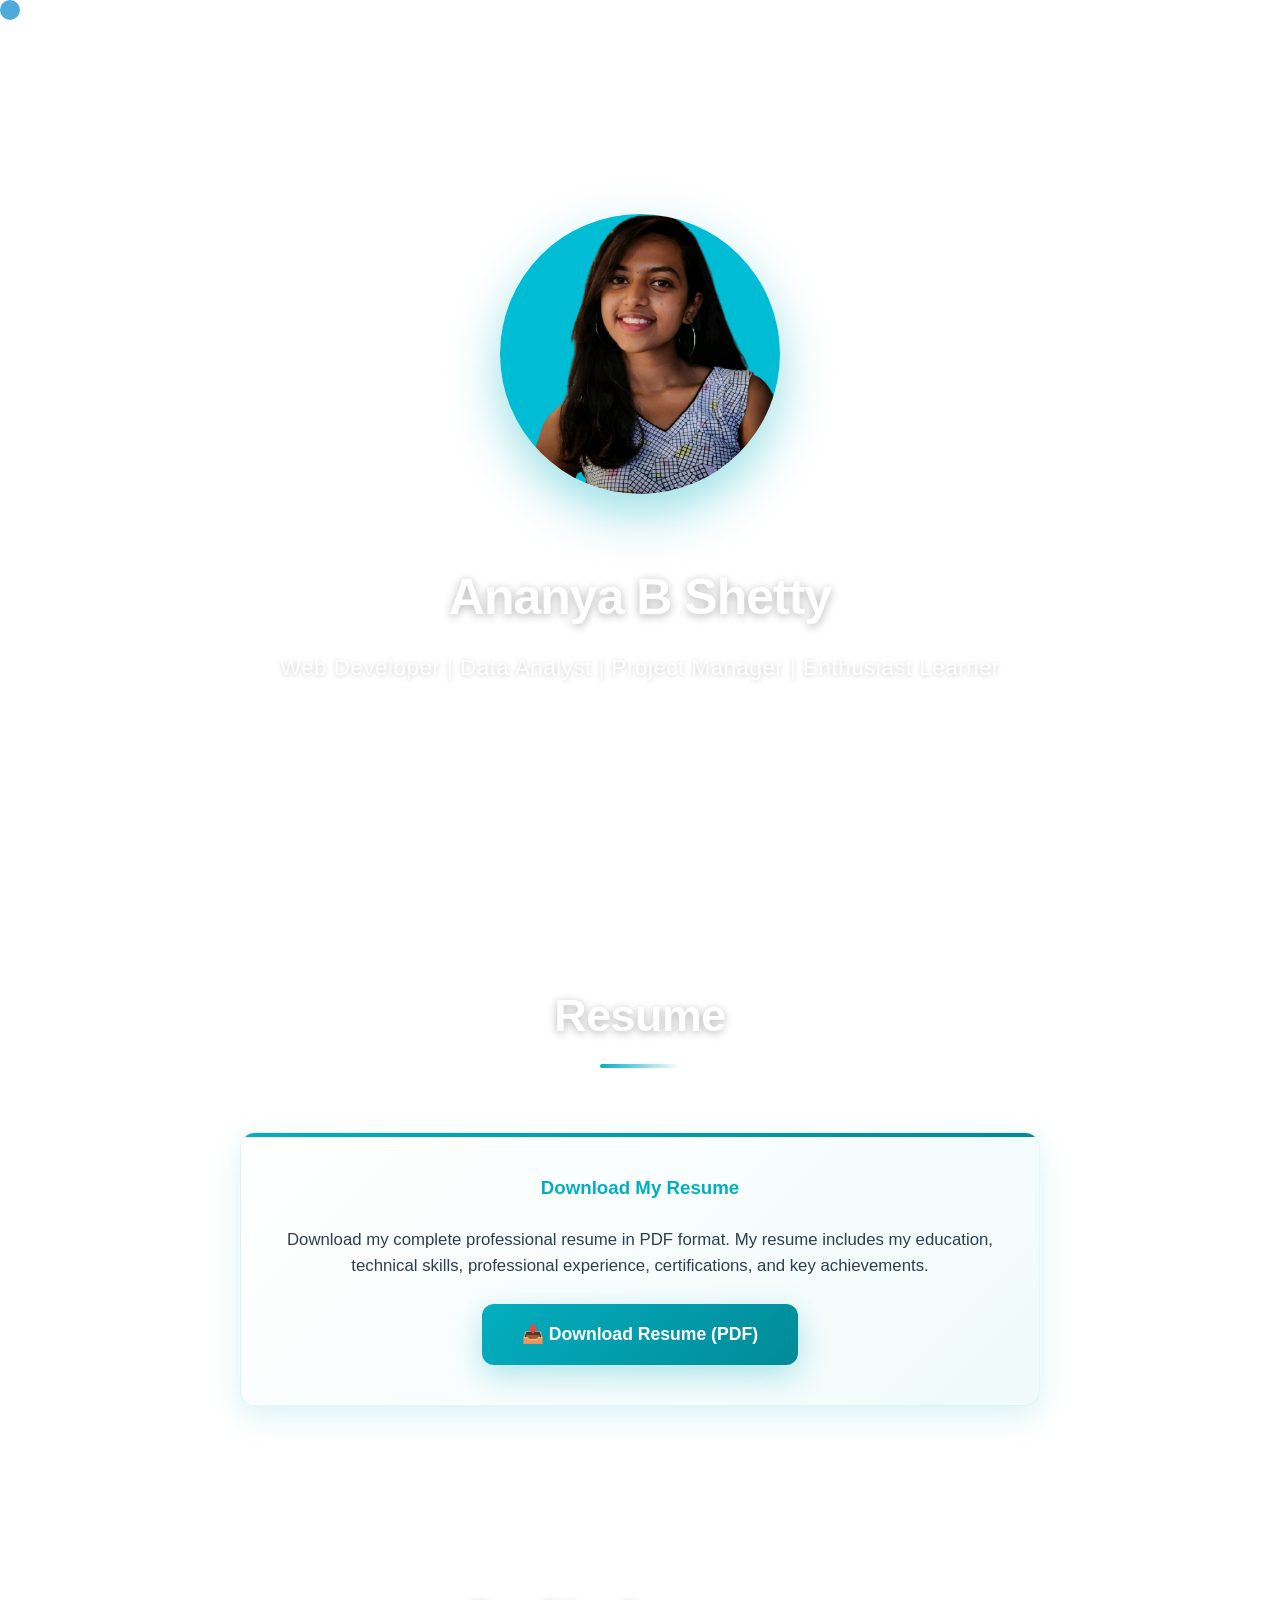
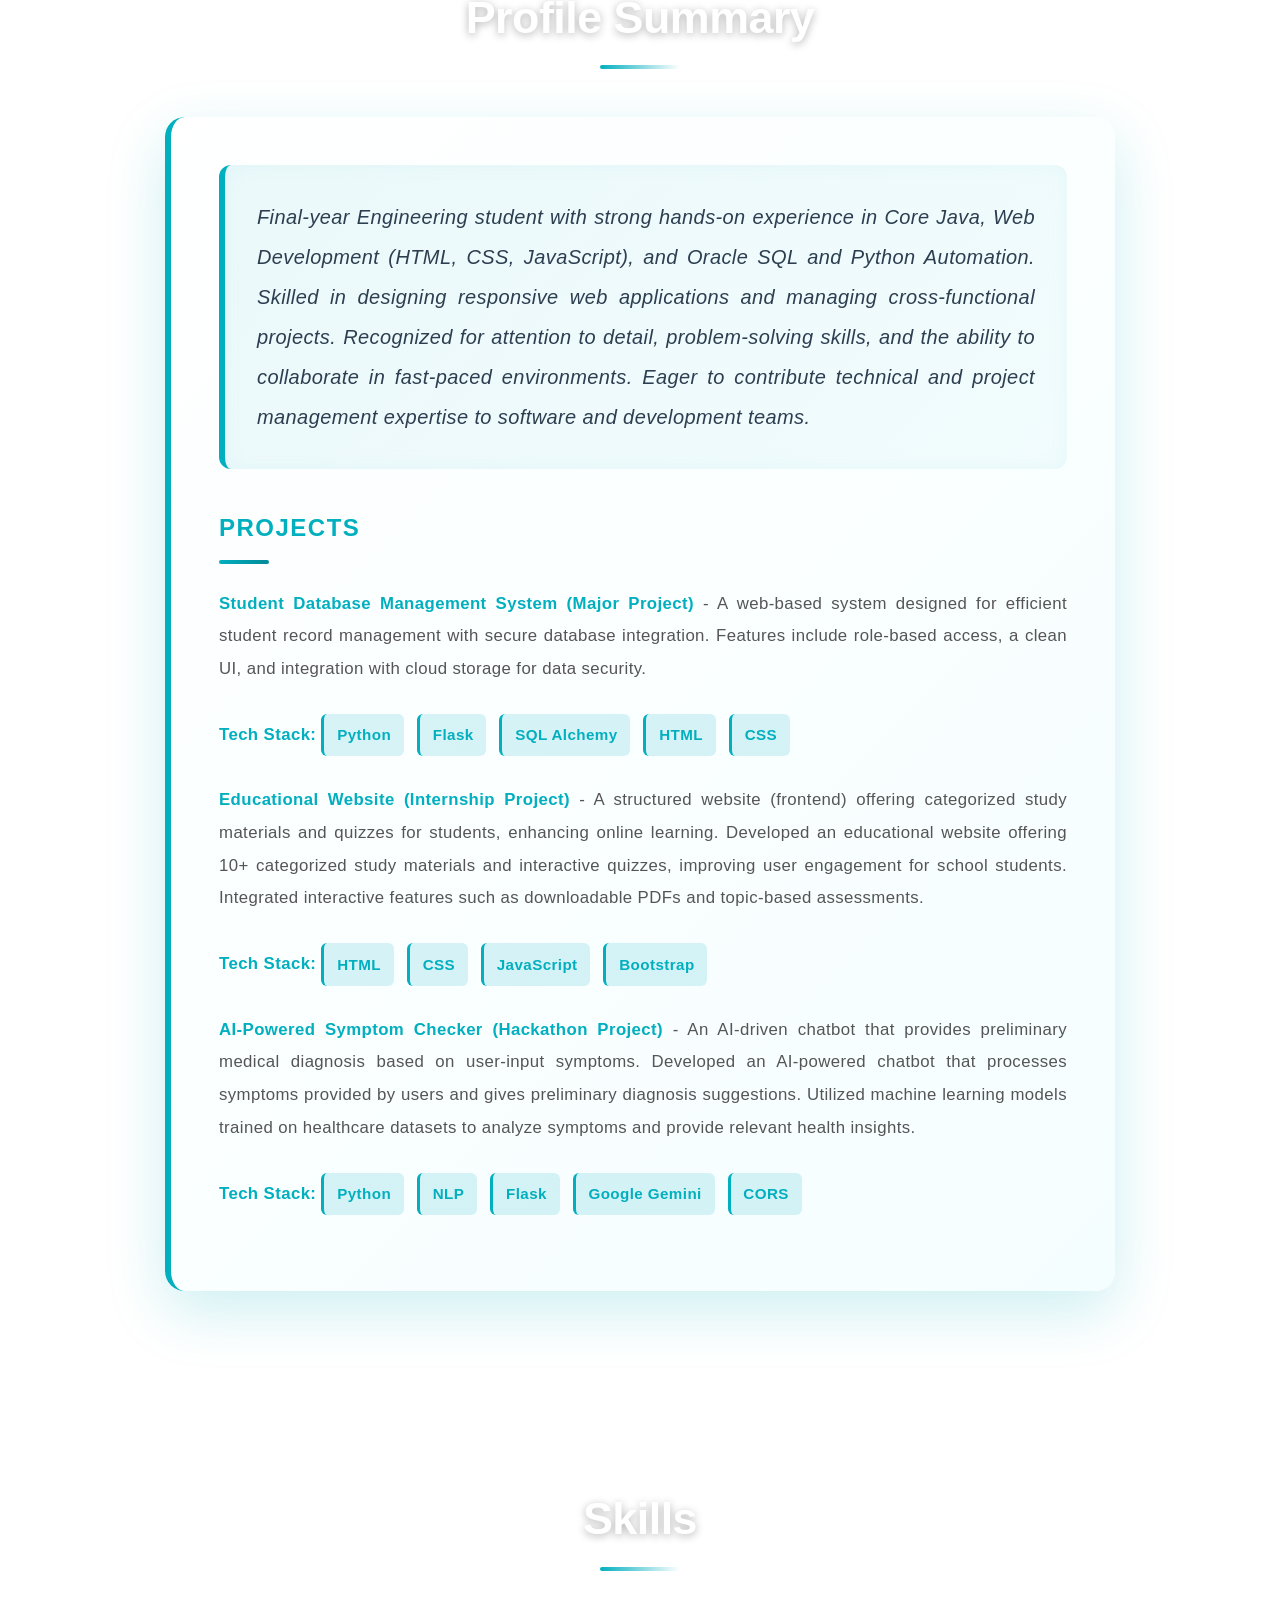
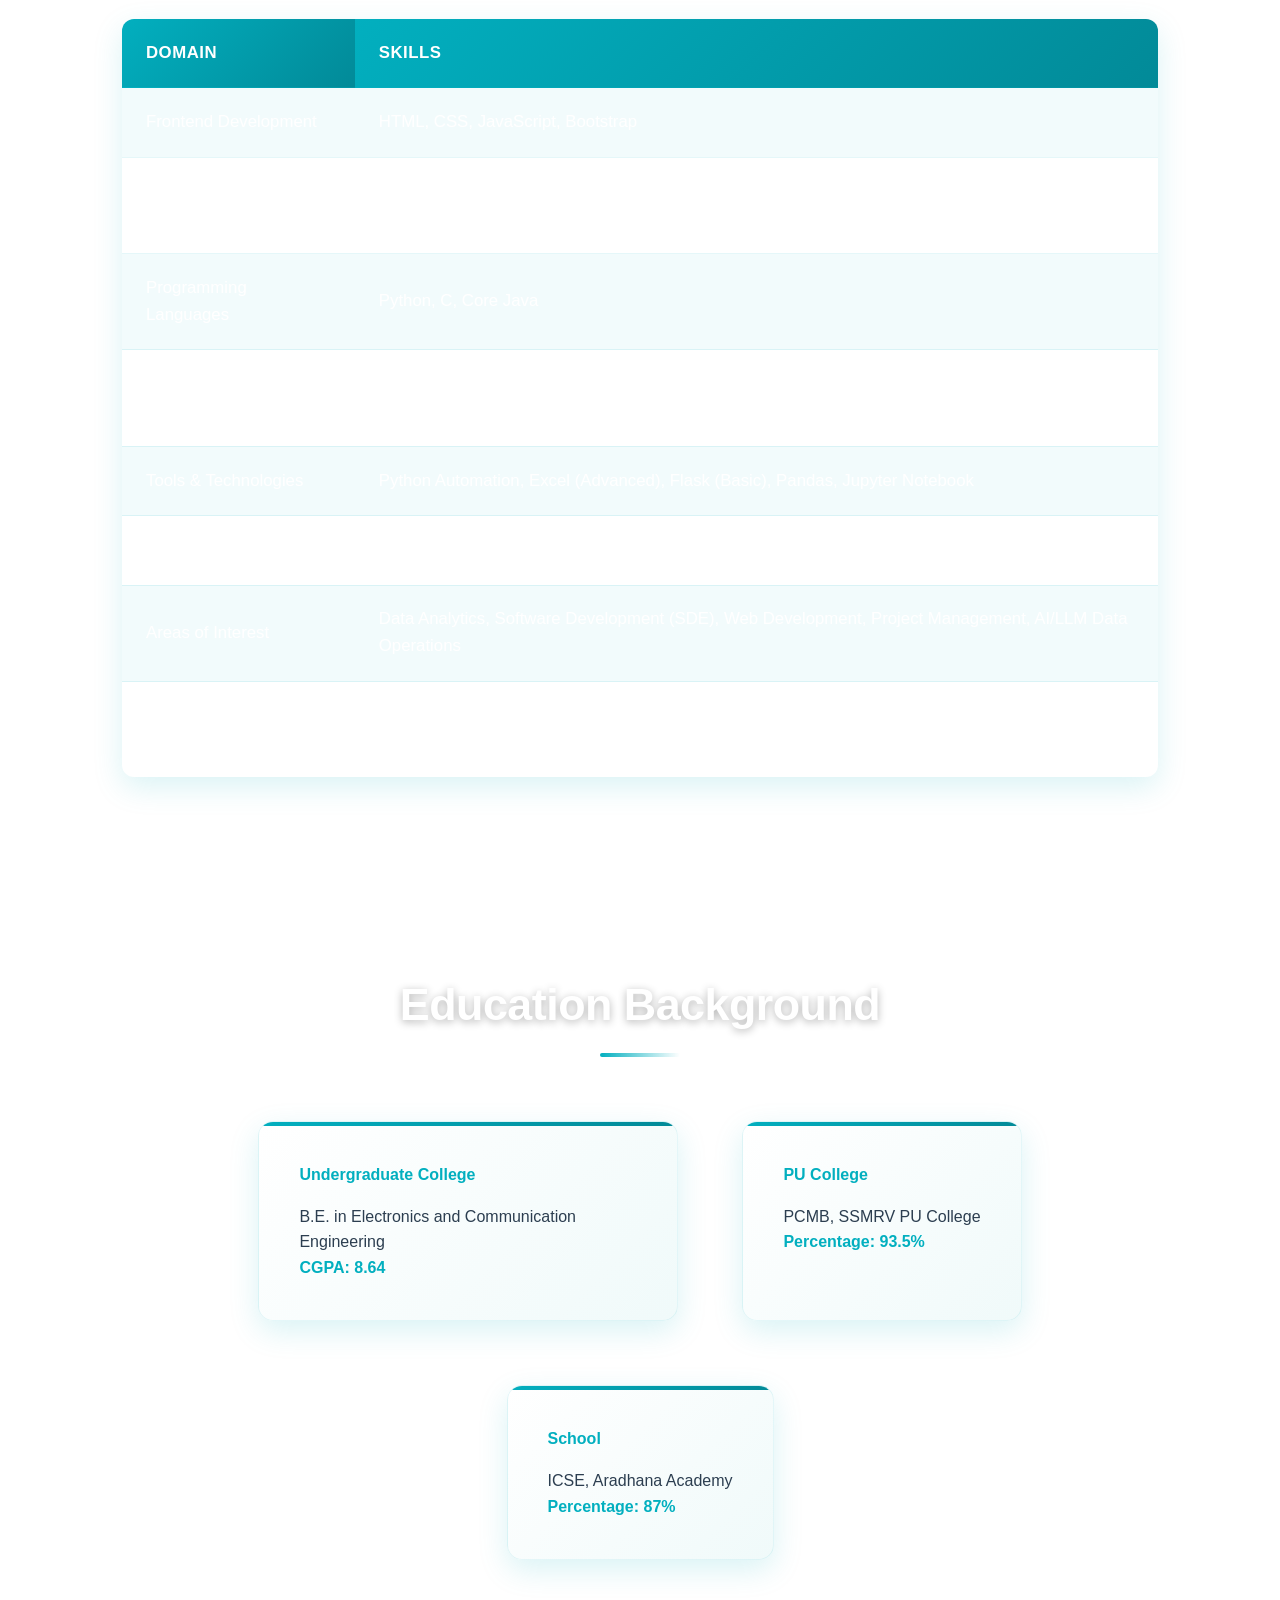
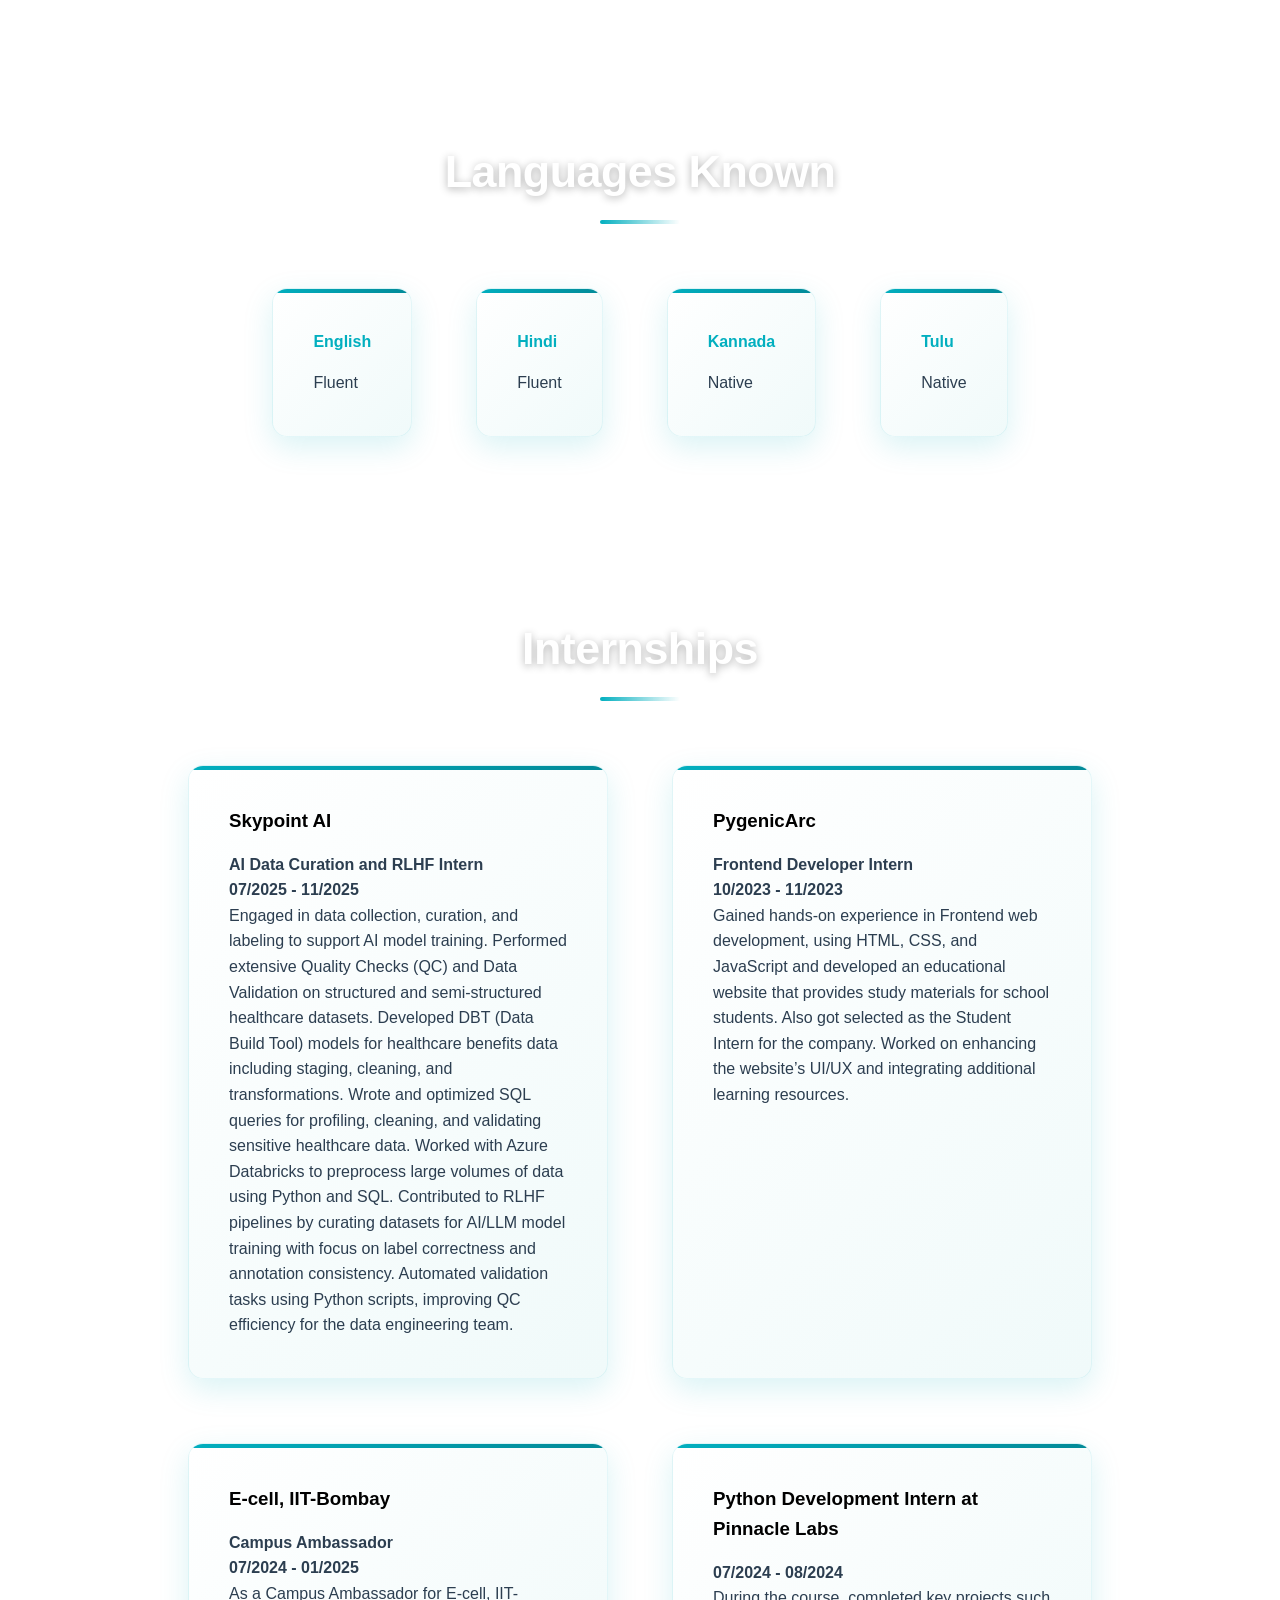
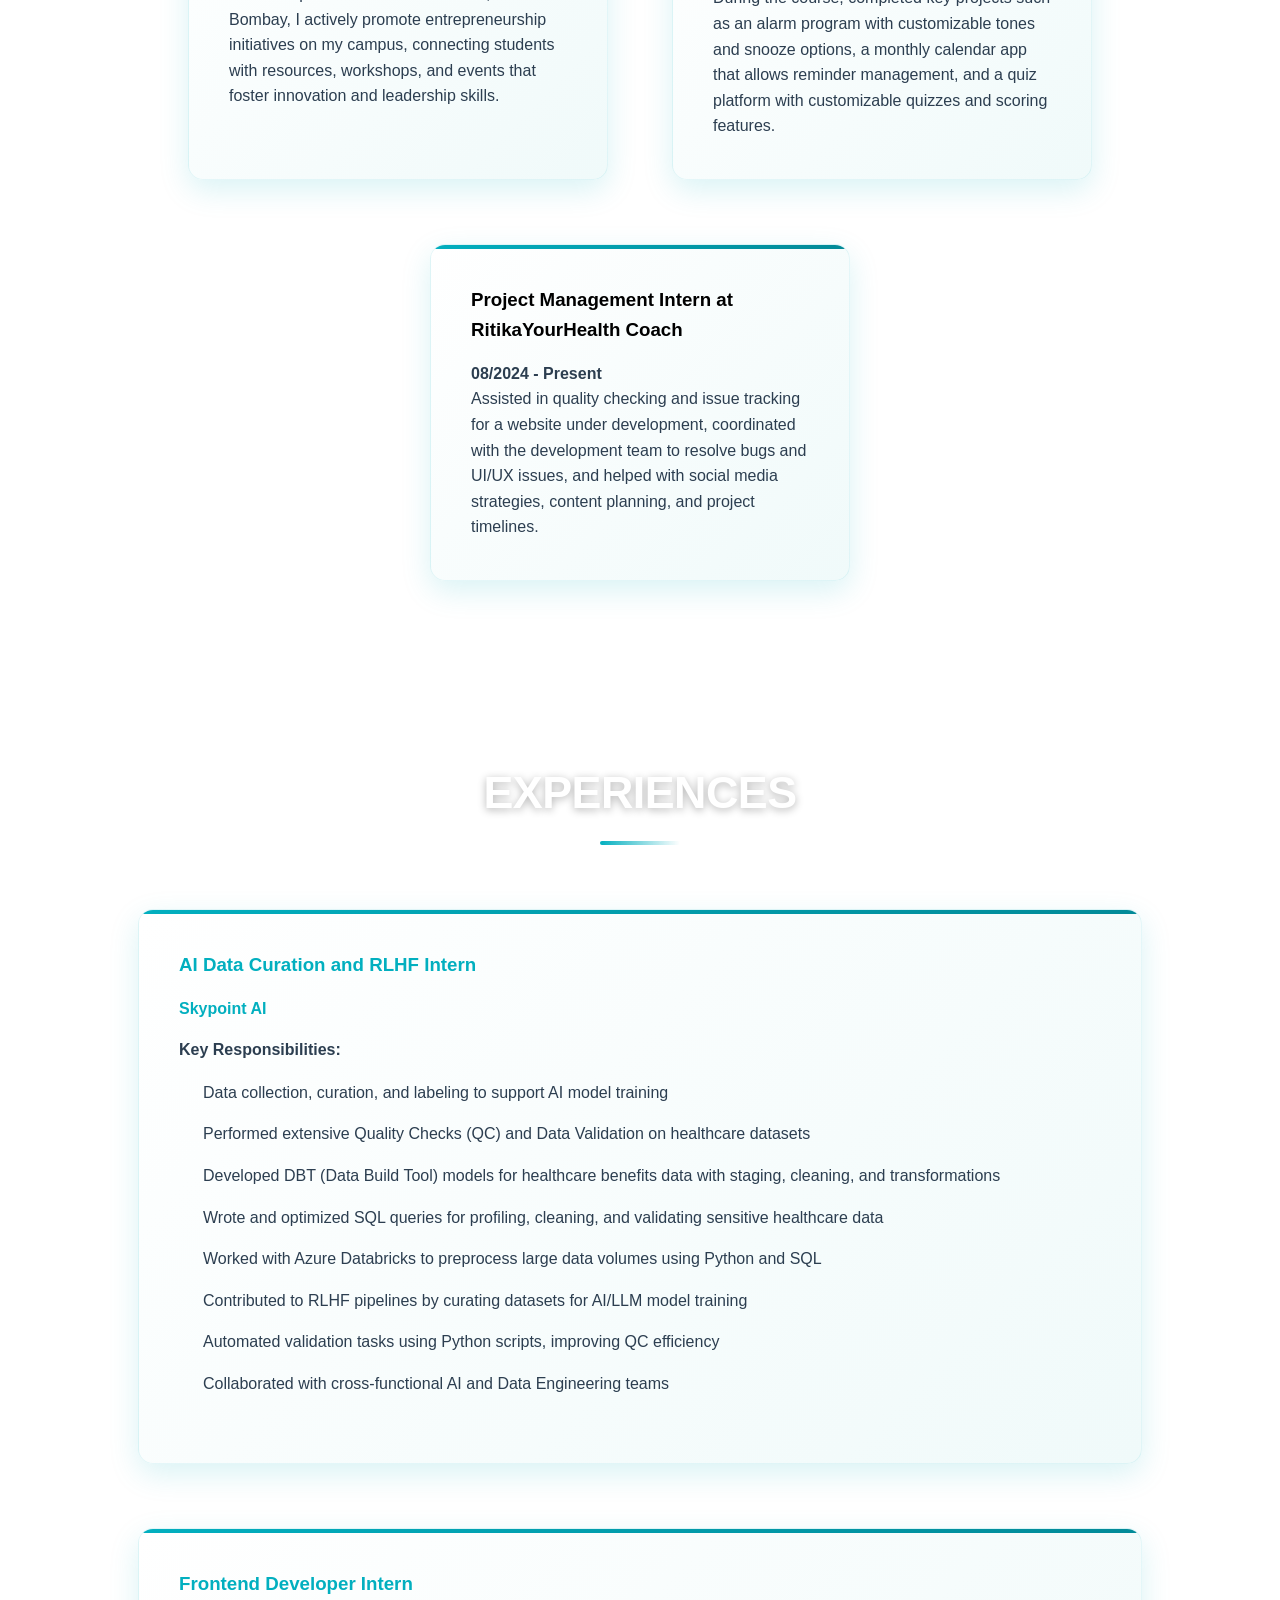
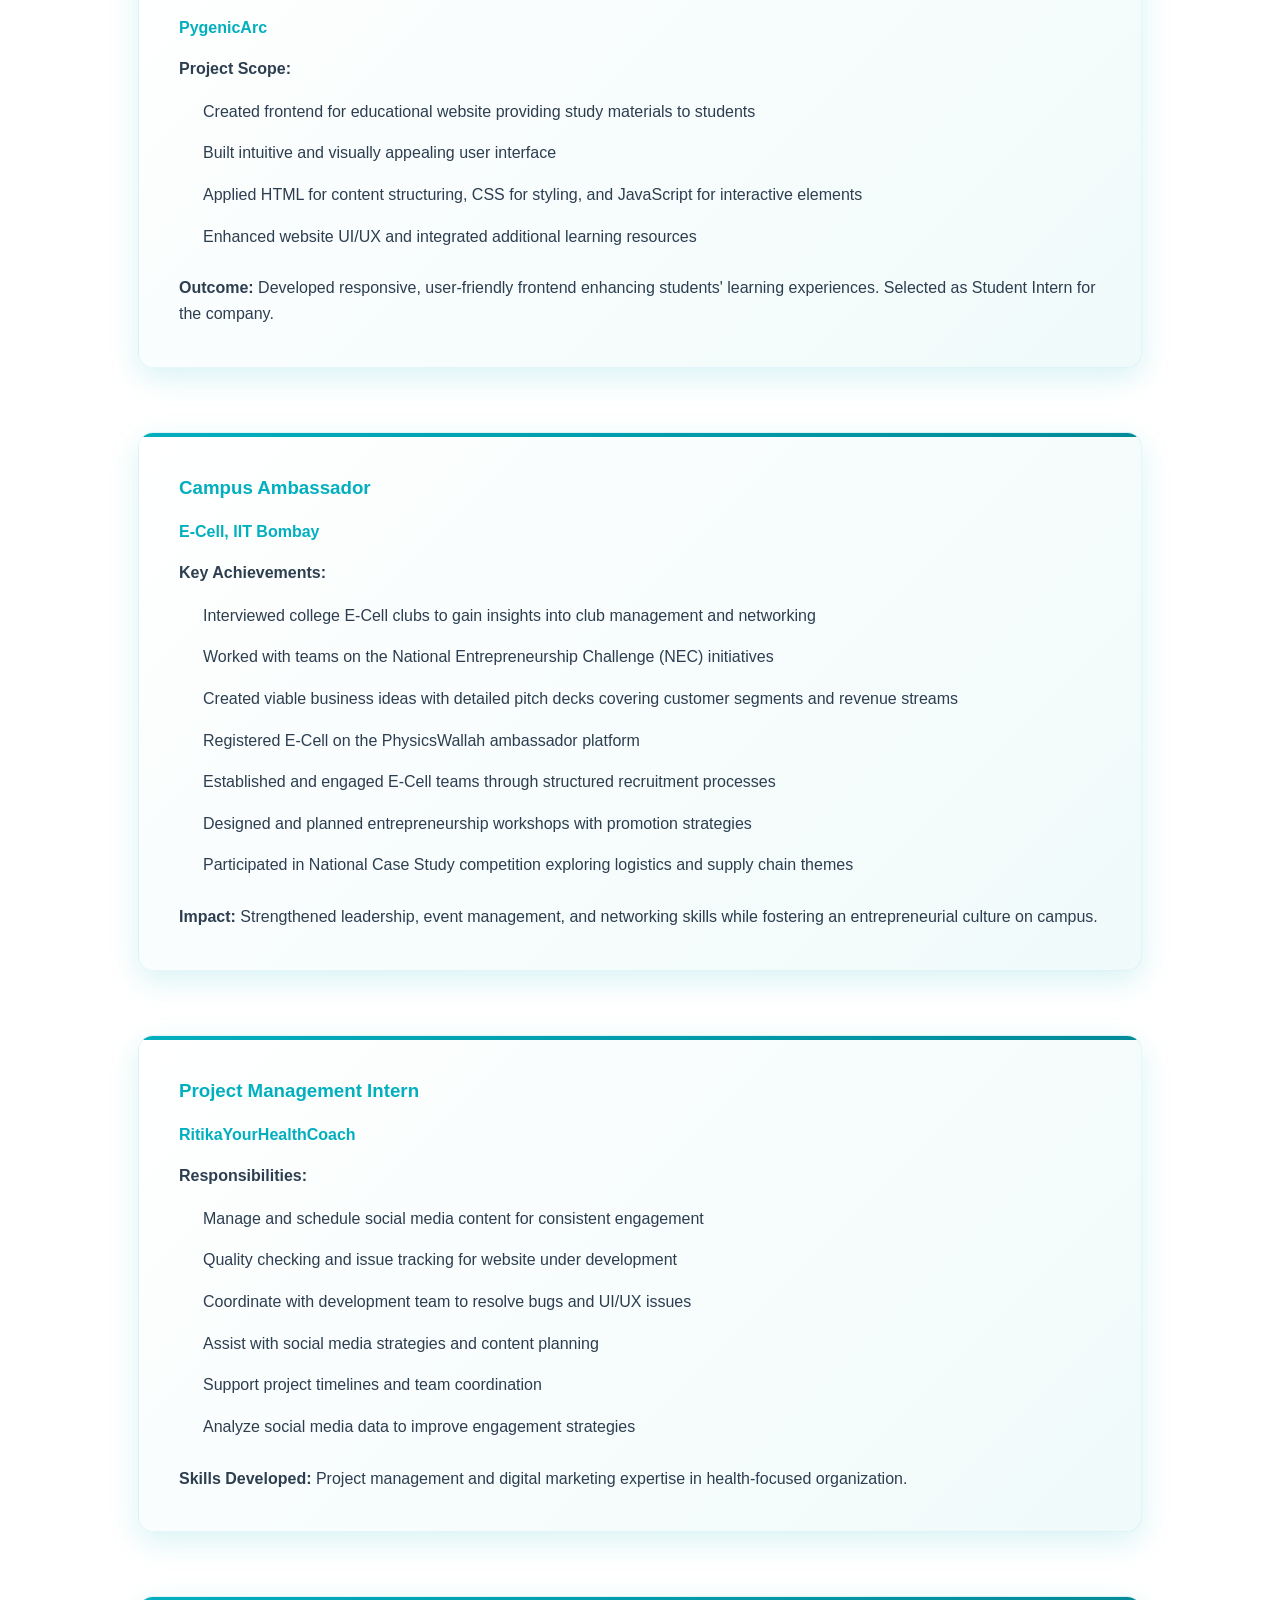
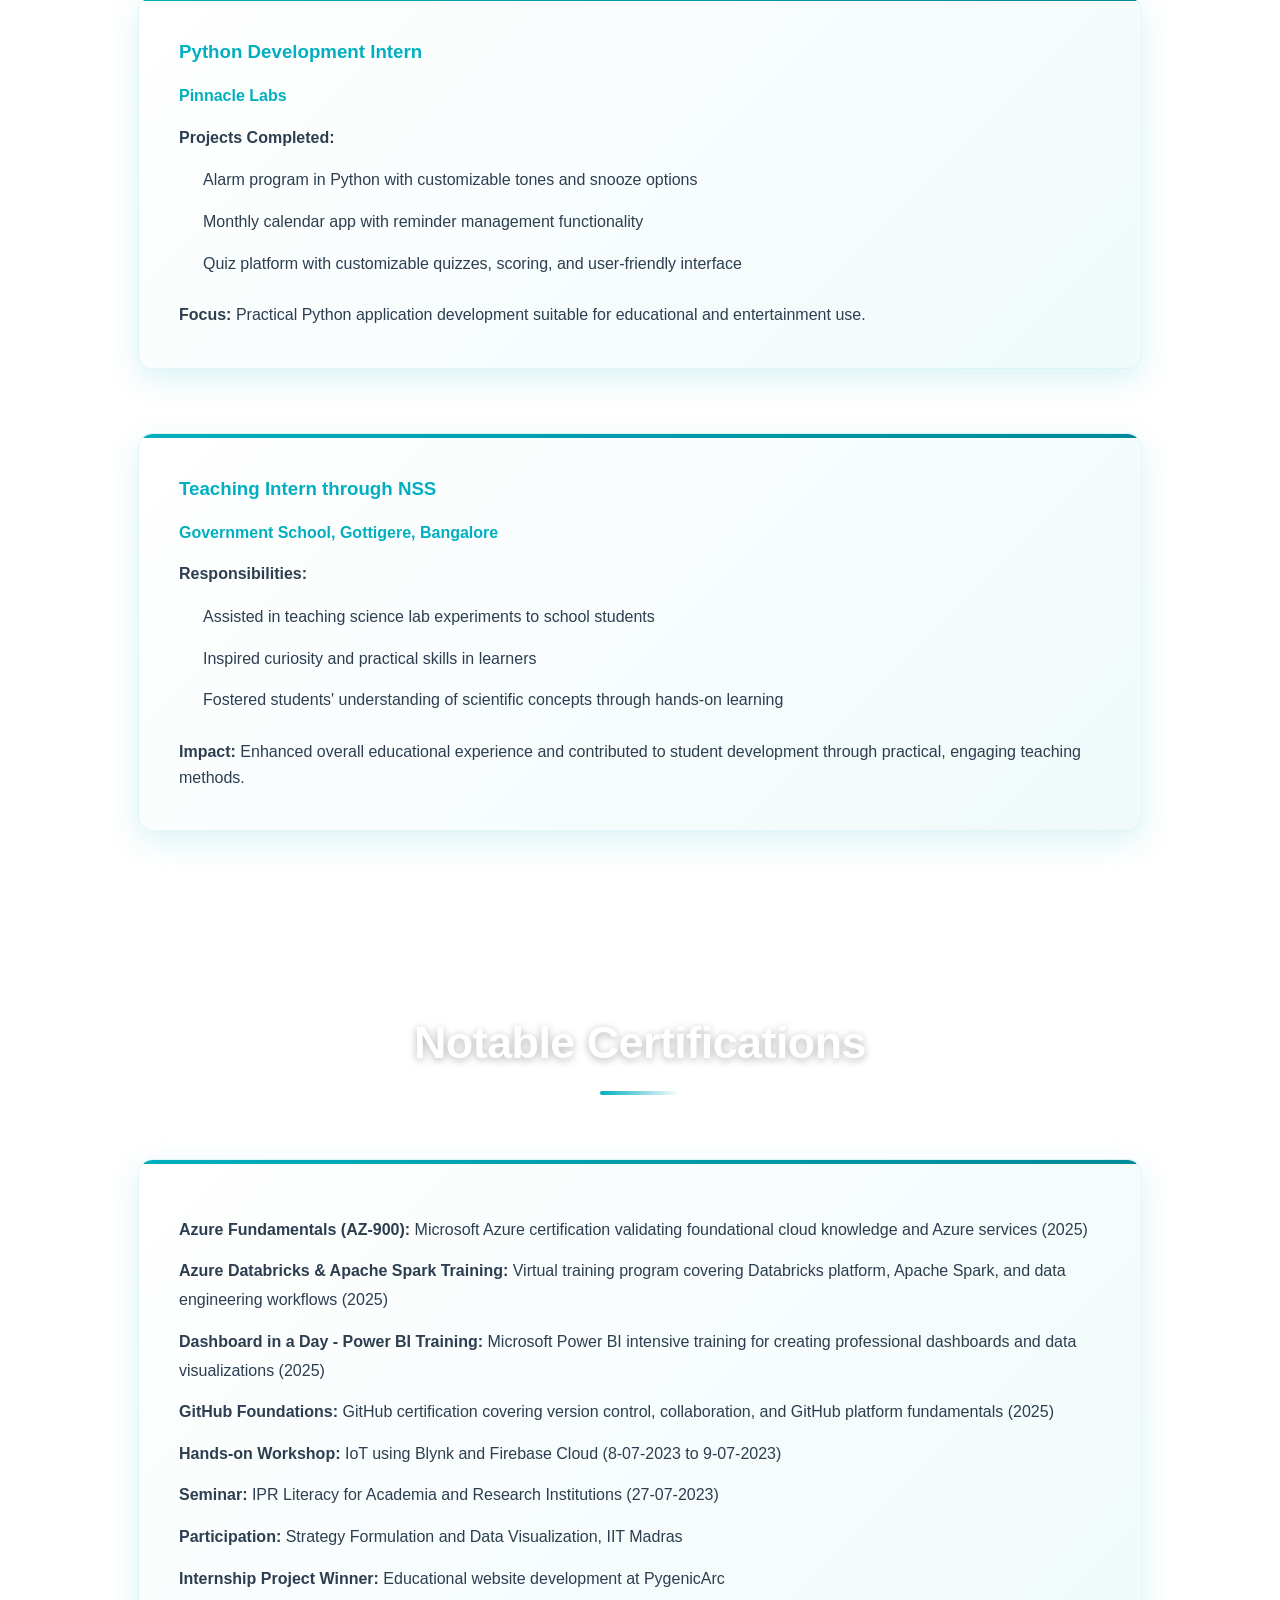
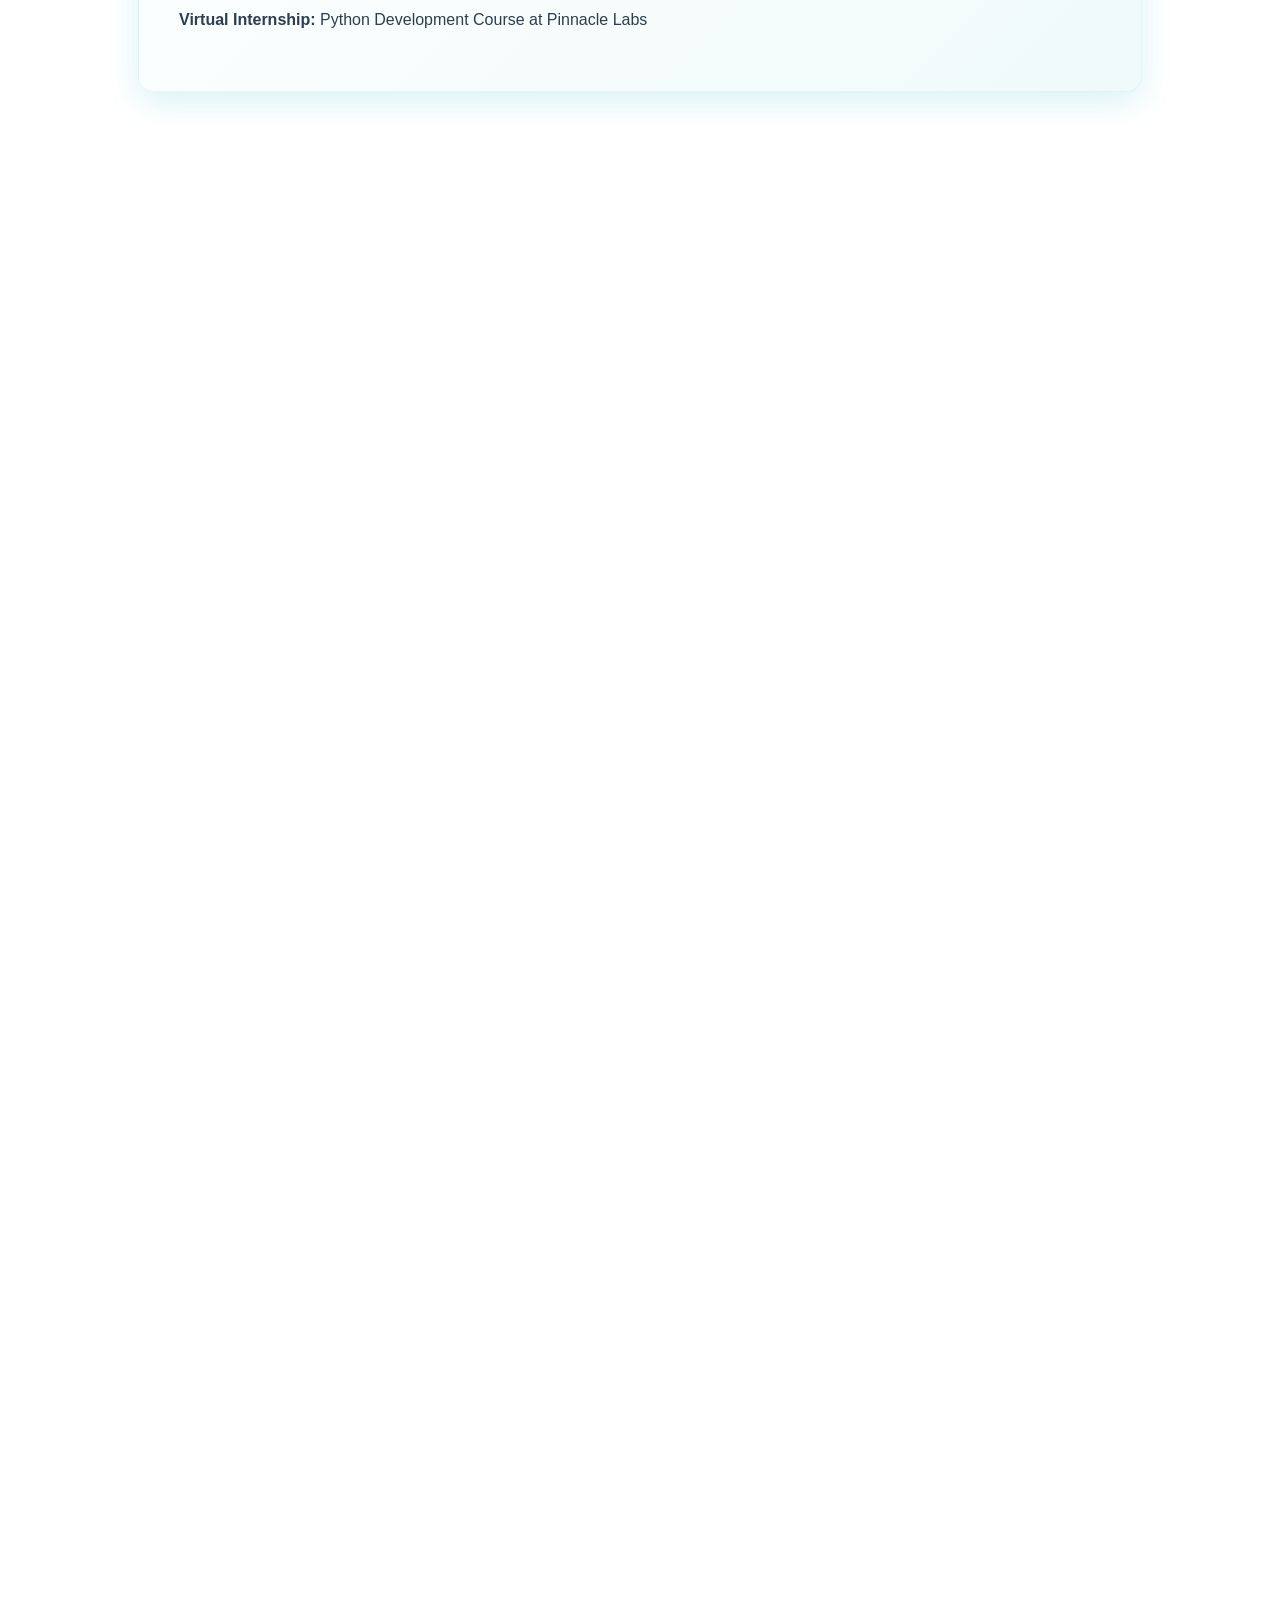
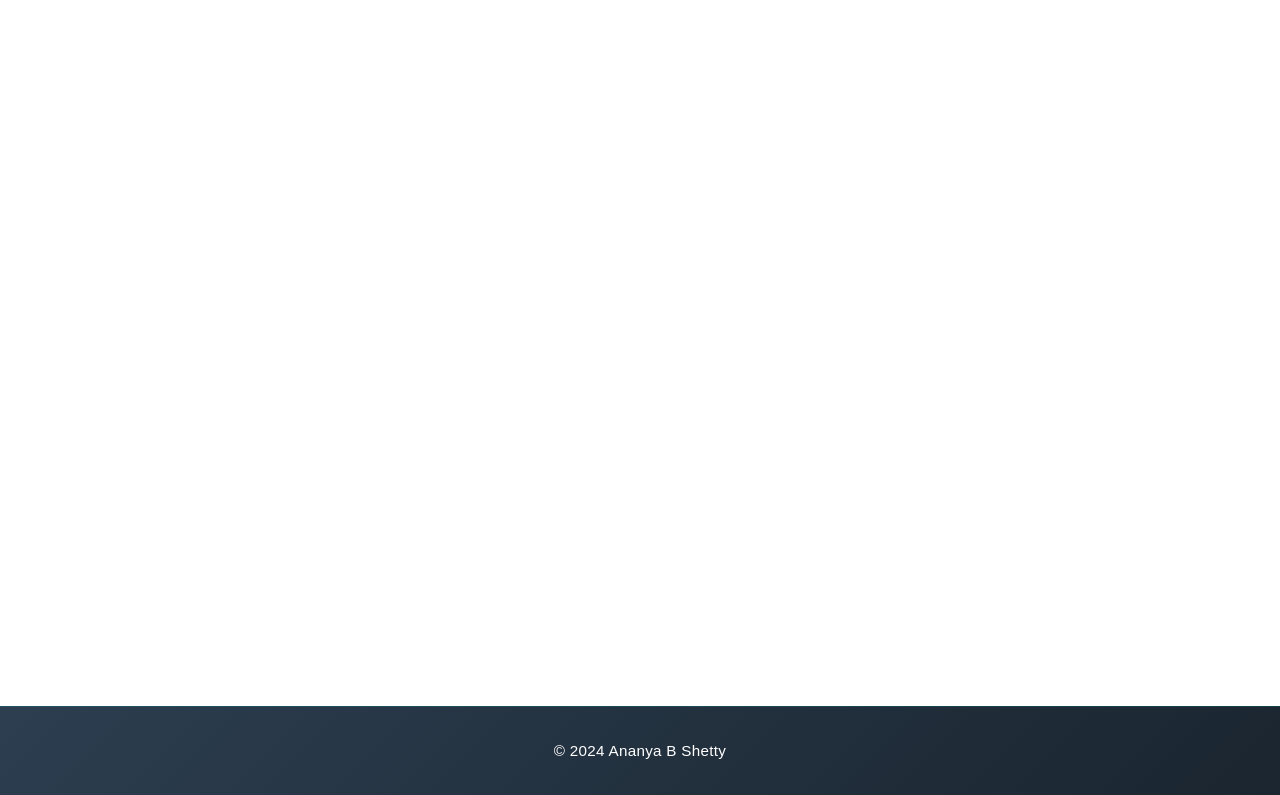
==== index.html @ 4c15c25e "Rename MyPortfolio.html to index.html" ====
<!DOCTYPE html>
<html lang="en">
<head>
    <meta charset="UTF-8">
    <meta name="viewport" content="width=device-width, initial-scale=1.0">
    <title>Ananya B Shetty | Portfolio</title>
    <style>
        /* Basic Reset */
        * {
            margin: 0;
            padding: 0;
            box-sizing: border-box;
            scroll-behavior: smooth;
        }

        /* Professional Color Scheme */
        :root {
            --primary-color: #02afbf;
            --secondary-color: #028a98;
            --accent-color: #0d7a87;
            --light-bg: #f8f9fa;
            --card-shadow: 0 10px 30px rgba(2, 175, 191, 0.15);
            --text-dark: #2c3e50;
            --text-light: #555;
        }

        /* Animated Gradient Background */
        body {
            font-family: 'Poppins', 'Segoe UI', sans-serif;
            overflow-x: hidden;
            background-size: 600% 600%;
            animation: gradientAnimation 15s ease infinite;
            cursor: none;
            color: var(--text-dark);
            line-height: 1.6;
        }

        /* Keyframes for Background Animation */
        @keyframes gradientAnimation {
            0% { background-position: 0% 50%; }
            50% { background-position: 100% 50%; }
            100% { background-position: 0% 50%; }
        }
        .custom-cursor {
    position: fixed;
    top: 0;
    left: 0;
    width: 20px;
    height: 20px;
    background-color: rgba(0, 136, 204, 0.7); /* Customize color */
    border-radius: 50%;
    pointer-events: none;
    transition: transform 0.15s ease, width 0.15s ease, height 0.15s ease;
    z-index: 9999;
    mix-blend-mode: difference; /* Adds a contrast effect */
}

/* Scale up the cursor on hover over interactive elements */
a:hover ~ .custom-cursor, 
button:hover ~ .custom-cursor {
    transform: scale(1.5);
    background-color: rgba(4, 2, 0, 0.8); /* Optional color change */
    width: 25px;
    height: 25px;
}
        /* Header Section */
        header {
            height: 100vh;
            display: flex;
            flex-direction: column;
            justify-content: center;
            align-items: center;
            text-align: center;
            color: #ffffff;
            position: relative;
            z-index: 1;
        }

        .profile-pic {
            position: relative;
            margin-bottom: 2rem;
        }

        .profile-pic img {
            width: 280px;
            height: 280px;
            border-radius: 50%;
            object-fit: cover;
            box-shadow: 0 20px 50px rgba(2, 175, 191, 0.4);
            transition: transform 0.4s cubic-bezier(0.175, 0.885, 0.32, 1.275), box-shadow 0.4s ease;
            border: 4px solid rgba(255, 255, 255, 0.2);
        }

        .profile-pic img:hover {
            transform: scale(1.08) translateY(-10px);
            box-shadow: 0 30px 60px rgba(2, 175, 191, 0.5);
        }

        header h1 {
            font-size: 3.5rem;
            font-weight: 700;
            margin-top: 1.5rem;
            letter-spacing: -1px;
            text-shadow: 0 2px 10px rgba(0, 0, 0, 0.3);
        }

        header h3 {
            font-size: 1.4rem;
            font-weight: 400;
            margin-top: 0.8rem;
            color: rgba(255, 255, 255, 0.9);
            letter-spacing: 0.5px;
            text-shadow: 0 1px 5px rgba(0, 0, 0, 0.2);
        }

        /* Sections */
        section h2 {
            font-size: 2.8rem;
            text-align: center;
            margin-bottom: 3rem;
            color: #ffffff;
            font-weight: 700;
            letter-spacing: -0.5px;
            position: relative;
            padding-bottom: 1rem;
            text-shadow: 0 2px 8px rgba(0, 0, 0, 0.3);
        }

        section h2:after {
            content: '';
            position: absolute;
            bottom: 0;
            left: 50%;
            transform: translateX(-50%);
            width: 80px;
            height: 4px;
            background: linear-gradient(90deg, var(--primary-color), transparent);
            border-radius: 2px;
        }
               

        /* Card Style */
        .card {
            background: linear-gradient(135deg, #ffffff 0%, #f0fafa 100%);
            color: var(--text-dark);
            border-radius: 15px;
            padding: 2.5rem;
            box-shadow: var(--card-shadow);
            transition: transform 0.3s cubic-bezier(0.175, 0.885, 0.32, 1.275), box-shadow 0.3s ease, background 0.3s ease;
            text-align: left;
            margin: 1rem;
            max-width: 420px;
            overflow: hidden;
            border: 1px solid rgba(2, 175, 191, 0.1);
            position: relative;
        }

        .card::before {
            content: '';
            position: absolute;
            top: 0;
            left: 0;
            right: 0;
            height: 4px;
            background: linear-gradient(90deg, var(--primary-color), var(--secondary-color));
            border-radius: 15px 15px 0 0;
        }

        .card:hover {
            transform: translateY(-12px) scale(1.02);
            box-shadow: 0 20px 50px rgba(2, 175, 191, 0.25);
            background: linear-gradient(135deg, #ffffff 0%, #e8feff 100%);
        }

        .card-grid {
            display: flex;
            flex-wrap: wrap;
            justify-content: center;
            gap: 2rem;
        }
  
/* Card Style for Consistency */


.card-image {
    width: 100%;
    height: auto;
    border-top-left-radius: 10px;
    border-top-right-radius: 10px;
}


        /* About Me Content */
        .about-content p {
            line-height: 1.8;
            margin-bottom: 1rem;
            color: #000000;
        }
        #about .about-card {
    background-color: white;
    padding: 50px;
    border-radius: 10px;
    box-shadow: 0 4px 8px rgba(0, 0, 0, 0.1);
    max-width: 800px; /* Optional: limits the width */
    margin: 0 auto; /* Center the card */
}

#about .about-content p {
    color: black; /* Ensure text is visible on the white background */
}


        /* Footer */
        footer {
            text-align: center;
            padding: 2rem;
            background: linear-gradient(135deg, #2c3e50, #1a252f);
            color: #ffffff;
            font-size: 0.95rem;
            border-top: 1px solid rgba(2, 175, 191, 0.2);
            letter-spacing: 0.3px;
        }

        /* Smooth Scroll Animation */
        .hidden {
            opacity: 0;
            transform: translateY(20px);
            transition: opacity 1s ease, transform 1s ease;
        }

        .visible {
            opacity: 1;
            transform: translateY(0);
        }

        /* Skills Table */
        .skills-table {
            width: 100%;
            border-collapse: collapse;
            margin: 2rem auto;
            box-shadow: var(--card-shadow);
            border-radius: 12px;
            overflow: hidden;
        }

        .skills-table th,
        .skills-table td {
            padding: 1.3rem 1.5rem;
            text-align: left;
            font-size: 1.05rem;
            color: white;
            /* color: var(--text-dark); */
        }

        .skills-table th {
            background: linear-gradient(135deg, var(--primary-color), var(--secondary-color));
            color: white;
            font-weight: 700;
            letter-spacing: 0.5px;
        }

        .skills-table tr {
            border-bottom: 1px solid rgba(2, 175, 191, 0.1);
            transition: background 0.3s ease;
        }

        .skills-table tr:nth-child(even) {
            background-color: rgba(2, 175, 191, 0.05);
        }

        .skills-table tr:hover {
            background-color: rgba(135, 217, 224, 0.15);
            color: var(--text-dark);
        }

        .skills-table tr:last-child {
            border-bottom: none;
        }

/* List Styles */
ul {
    list-style-type: none;
    padding: 0;
    margin: 1rem 0;
}

ul li {
    margin: 0.8rem 0;
    line-height: 1.8;
    color: var(--text-dark);
}


section {
            padding: 5rem 2rem;
            max-width: 1100px;
            margin: 0 auto;
            opacity: 0;
            transform: translateY(50px);
            transition: opacity 1.2s ease, transform 1.2s ease;
            position: relative;
        }
        .slide-in-left {
            transform: translateX(-50px);
        }

        .slide-in-right {
            transform: translateX(50px);
        }

        section.visible {
            opacity: 1;
            transform: translateY(0);
        }

        section.visible.slide-in-left {
            transform: translateX(0);
        }

        section.visible.slide-in-right {
            transform: translateX(0);
        }

        .video-background {
            position: fixed;
            top: 0;
            left: 0;
            width: 100%;
            height: 100%;
            object-fit: cover; /* Ensures video covers the entire screen */
            z-index: -1;
        }
        header, footer,  h1, h2 {
    color: #ffffff !important;
}
.card ul {
    color: black;
}

        /* Enhanced Profile Summary Section */
        #about .about-card {
            background: linear-gradient(135deg, #ffffff 0%, #f5feff 100%);
            padding: 3rem;
            border-radius: 20px;
            box-shadow: 0 20px 60px rgba(2, 175, 191, 0.2);
            max-width: 950px;
            margin: 2rem auto;
            border-left: 6px solid var(--primary-color);
            position: relative;
            font-family: 'Poppins', Arial, sans-serif;
            transition: all 0.4s ease;
        }

        #about .about-card:hover {
            box-shadow: 0 25px 80px rgba(2, 175, 191, 0.3);
            transform: translateY(-5px);
        }

        #about .about-content {
            position: relative;
        }

        #about .about-content > p:first-child {
            font-size: 1.25rem;
            line-height: 2;
            color: var(--text-dark);
            margin-bottom: 2.5rem;
            font-style: italic;
            padding: 2rem;
            background: linear-gradient(135deg, rgba(2, 175, 191, 0.08), rgba(2, 175, 191, 0.03));
            border-radius: 12px;
            border-left: 6px solid var(--primary-color);
            box-shadow: inset 0 0 20px rgba(2, 175, 191, 0.05);
            transition: all 0.3s ease;
            font-weight: 500;
        }

        #about .about-content > p:first-child:hover {
            background: linear-gradient(135deg, rgba(2, 175, 191, 0.12), rgba(2, 175, 191, 0.06));
            transform: translateX(5px);
        }

        #about .about-content h3 {
            color: var(--primary-color);
            font-size: 1.5rem;
            margin-top: 2.5rem;
            margin-bottom: 1.5rem;
            text-transform: uppercase;
            letter-spacing: 1.5px;
            font-weight: 700;
            position: relative;
            padding-bottom: 1rem;
            cursor: default;
            transition: all 0.3s ease;
        }

        #about .about-content h3:hover {
            color: var(--secondary-color);
            transform: translateX(8px);
        }

        #about .about-content h3:after {
            content: '';
            position: absolute;
            bottom: 0;
            left: 0;
            width: 50px;
            height: 4px;
            background: linear-gradient(90deg, var(--primary-color), var(--secondary-color));
            border-radius: 3px;
            transition: width 0.4s cubic-bezier(0.175, 0.885, 0.32, 1.275);
        }

        #about .about-content h3:hover:after {
            width: 100px;
        }

        #about .about-content ul {
            margin-left: 0;
            margin-bottom: 2rem;
            list-style: none;
            padding-left: 0;
        }

        #about .about-content ul li {
            color: var(--text-dark);
            margin-bottom: 1rem;
            line-height: 1.9;
            position: relative;
            padding-left: 30px;
            font-size: 1.05rem;
            font-weight: 500;
            transition: all 0.3s ease;
            cursor: default;
        }

        #about .about-content ul li:hover {
            color: var(--primary-color);
            transform: translateX(8px);
        }

        #about .about-content ul li:before {
            content: '';
            position: absolute;
            left: 0;
            top: 8px;
            width: 8px;
            height: 8px;
            background: var(--primary-color);
            border-radius: 50%;
            transition: all 0.3s ease;
            box-shadow: 0 0 8px rgba(2, 175, 191, 0.5);
        }

        #about .about-content ul li:hover:before {
            background: var(--secondary-color);
            transform: scale(1.3);
        }

        #about .about-content p {
            color: var(--text-light);
            line-height: 1.95;
            margin-bottom: 1.5rem;
            text-align: justify;
            font-size: 1.05rem;
            font-weight: 400;
            letter-spacing: 0.4px;
        }

        #about .about-content strong {
            color: var(--primary-color);
            font-weight: 700;
        }

        .card h3, .card h4 {
            color: var(--primary-color);
            font-weight: 700;
            margin-bottom: 1rem;
            transition: color 0.3s ease;
        }

        .card:hover h3,
        .card:hover h4 {
            color: var(--secondary-color);
        }

        /* Contact Links */
        a {
            color: var(--primary-color);
            text-decoration: none;
            transition: all 0.3s ease;
            font-weight: 600;
            position: relative;
        }

        a:hover {
            color: var(--secondary-color);
        }

        a::after {
            content: '';
            position: absolute;
            bottom: -2px;
            left: 0;
            width: 0;
            height: 2px;
            background: var(--primary-color);
            transition: width 0.3s ease;
        }

        a:hover::after {
            width: 100%;
        }

        /* Images in certifications section */
        img {
            border-radius: 12px;
            transition: transform 0.4s ease, box-shadow 0.4s ease;
            box-shadow: 0 10px 30px rgba(2, 175, 191, 0.15);
        }

        img:hover {
            transform: scale(1.05);
            box-shadow: 0 15px 40px rgba(2, 175, 191, 0.25);
        }

        /* Responsive improvements */
        @media (max-width: 768px) {
            section {
                padding: 3rem 1rem;
            }

            section h2 {
                font-size: 2rem;
            }

            header h1 {
                font-size: 2.2rem;
            }

            header h3 {
                font-size: 1.1rem;
            }

            .card {
                max-width: 100%;
                margin: 1rem 0;
            }

            .skills-table th,
            .skills-table td {
                padding: 0.8rem;
                font-size: 0.95rem;
            }

            #about .about-card {
                padding: 2rem;
            }
        }

    </style>
</head>
<body>
    <video class="video-background" autoplay loop muted>
        <source src="backgroundvid.mp4" type="video/mp4">
        Your browser does not support the video tag.
    </video>
    <!-- Header Section with Profile Picture -->
    <header>
        <div class="profile-pic">
            <img src="profile.png" alt="Ananya B Shetty Profile Picture" style="border: #000000;">
        </div>
        <h1 style="font-size: 50px;">Ananya B Shetty</h1>
        <h3>Web Developer | Data Analyst | Project Manager | Enthusiast Learner</h3>
    </header>

        <!-- Resume Section -->
    <section id="resume" class="hidden slide-in-left">
        <h2 class="interactive">Resume</h2>
        <div class="card-grid" style="flex-direction: column; align-items: center; gap: 2rem;">
            <div class="card" style="max-width: 800px; text-align: center; width: 100%;">
                <h3 style="color: var(--primary-color); margin-bottom: 1.5rem;">Download My Resume</h3>
                <p style="color: var(--text-dark); margin-bottom: 1.5rem; font-size: 1.05rem;">
                    Download my complete professional resume in PDF format. My resume includes my education, technical skills, professional experience, certifications, and key achievements.
                </p>
                <a href="AnanyaShetty_RESUME.pdf" download="AnanyaShetty_RESUME.pdf" style="display: inline-block; padding: 1rem 2.5rem; background: linear-gradient(135deg, var(--primary-color), var(--secondary-color)); color: white; border-radius: 12px; font-weight: 700; font-size: 1.1rem; transition: all 0.3s ease; text-decoration: none; box-shadow: 0 10px 30px rgba(2, 175, 191, 0.3);">
                    📥 Download Resume (PDF)
                </a>
            </div>
        </div>
    </section>

    <!-- About Me Section -->
     
    <section id="about" class="hidden slide-in-left">
        <h2 class="interactive">Profile Summary</h2>
        <div class="about-card">
<div class="about-content">
                    <p>Final-year Engineering student with strong hands-on experience in Core Java, Web Development (HTML, CSS, JavaScript), and Oracle SQL and Python Automation. Skilled in designing responsive web applications and managing cross-functional projects. Recognized for attention to detail, problem-solving skills, and the ability to collaborate in fast-paced environments. Eager to contribute technical and project management expertise to software and development teams.</p>
</div>
<div class="about-content">
                    <h3>PROJECTS</h3>
                    <p><strong>Student Database Management System (Major Project)</strong> - A web-based system designed for efficient student record management with secure database integration. Features include role-based access, a clean UI, and integration with cloud storage for data security.</p>
                    <p style="margin-bottom: 1.5rem;">
                        <strong style="color: var(--primary-color);">Tech Stack:</strong> 
                        <span style="display: inline-block; padding: 0.4rem 0.8rem; background: rgba(2, 175, 191, 0.15); border-left: 3px solid var(--primary-color); border-radius: 6px; margin: 0.25rem 0.5rem 0.25rem 0; font-size: 0.95rem; color: var(--primary-color); font-weight: 600;">Python</span>
                        <span style="display: inline-block; padding: 0.4rem 0.8rem; background: rgba(2, 175, 191, 0.15); border-left: 3px solid var(--primary-color); border-radius: 6px; margin: 0.25rem 0.5rem 0.25rem 0; font-size: 0.95rem; color: var(--primary-color); font-weight: 600;">Flask</span>
                        <span style="display: inline-block; padding: 0.4rem 0.8rem; background: rgba(2, 175, 191, 0.15); border-left: 3px solid var(--primary-color); border-radius: 6px; margin: 0.25rem 0.5rem 0.25rem 0; font-size: 0.95rem; color: var(--primary-color); font-weight: 600;">SQL Alchemy</span>
                        <span style="display: inline-block; padding: 0.4rem 0.8rem; background: rgba(2, 175, 191, 0.15); border-left: 3px solid var(--primary-color); border-radius: 6px; margin: 0.25rem 0.5rem 0.25rem 0; font-size: 0.95rem; color: var(--primary-color); font-weight: 600;">HTML</span>
                        <span style="display: inline-block; padding: 0.4rem 0.8rem; background: rgba(2, 175, 191, 0.15); border-left: 3px solid var(--primary-color); border-radius: 6px; margin: 0.25rem 0.5rem 0.25rem 0; font-size: 0.95rem; color: var(--primary-color); font-weight: 600;">CSS</span>
                    </p>
                    <p><strong>Educational Website (Internship Project)</strong> - A structured website (frontend) offering categorized study materials and quizzes for students, enhancing online learning. Developed an educational website offering 10+ categorized study materials and interactive quizzes, improving user engagement for school students. Integrated interactive features such as downloadable PDFs and topic-based assessments.</p>
                    <p style="margin-bottom: 1.5rem;">
                        <strong style="color: var(--primary-color);">Tech Stack:</strong> 
                        <span style="display: inline-block; padding: 0.4rem 0.8rem; background: rgba(2, 175, 191, 0.15); border-left: 3px solid var(--primary-color); border-radius: 6px; margin: 0.25rem 0.5rem 0.25rem 0; font-size: 0.95rem; color: var(--primary-color); font-weight: 600;">HTML</span>
                        <span style="display: inline-block; padding: 0.4rem 0.8rem; background: rgba(2, 175, 191, 0.15); border-left: 3px solid var(--primary-color); border-radius: 6px; margin: 0.25rem 0.5rem 0.25rem 0; font-size: 0.95rem; color: var(--primary-color); font-weight: 600;">CSS</span>
                        <span style="display: inline-block; padding: 0.4rem 0.8rem; background: rgba(2, 175, 191, 0.15); border-left: 3px solid var(--primary-color); border-radius: 6px; margin: 0.25rem 0.5rem 0.25rem 0; font-size: 0.95rem; color: var(--primary-color); font-weight: 600;">JavaScript</span>
                        <span style="display: inline-block; padding: 0.4rem 0.8rem; background: rgba(2, 175, 191, 0.15); border-left: 3px solid var(--primary-color); border-radius: 6px; margin: 0.25rem 0.5rem 0.25rem 0; font-size: 0.95rem; color: var(--primary-color); font-weight: 600;">Bootstrap</span>
                    </p>
                    <p><strong>AI-Powered Symptom Checker (Hackathon Project)</strong> - An AI-driven chatbot that provides preliminary medical diagnosis based on user-input symptoms. Developed an AI-powered chatbot that processes symptoms provided by users and gives preliminary diagnosis suggestions. Utilized machine learning models trained on healthcare datasets to analyze symptoms and provide relevant health insights.</p>
                    <p style="margin-bottom: 1.5rem;">
                        <strong style="color: var(--primary-color);">Tech Stack:</strong> 
                        <span style="display: inline-block; padding: 0.4rem 0.8rem; background: rgba(2, 175, 191, 0.15); border-left: 3px solid var(--primary-color); border-radius: 6px; margin: 0.25rem 0.5rem 0.25rem 0; font-size: 0.95rem; color: var(--primary-color); font-weight: 600;">Python</span>
                        <span style="display: inline-block; padding: 0.4rem 0.8rem; background: rgba(2, 175, 191, 0.15); border-left: 3px solid var(--primary-color); border-radius: 6px; margin: 0.25rem 0.5rem 0.25rem 0; font-size: 0.95rem; color: var(--primary-color); font-weight: 600;">NLP</span>
                        <span style="display: inline-block; padding: 0.4rem 0.8rem; background: rgba(2, 175, 191, 0.15); border-left: 3px solid var(--primary-color); border-radius: 6px; margin: 0.25rem 0.5rem 0.25rem 0; font-size: 0.95rem; color: var(--primary-color); font-weight: 600;">Flask</span>
                        <span style="display: inline-block; padding: 0.4rem 0.8rem; background: rgba(2, 175, 191, 0.15); border-left: 3px solid var(--primary-color); border-radius: 6px; margin: 0.25rem 0.5rem 0.25rem 0; font-size: 0.95rem; color: var(--primary-color); font-weight: 600;">Google Gemini</span>
                        <span style="display: inline-block; padding: 0.4rem 0.8rem; background: rgba(2, 175, 191, 0.15); border-left: 3px solid var(--primary-color); border-radius: 6px; margin: 0.25rem 0.5rem 0.25rem 0; font-size: 0.95rem; color: var(--primary-color); font-weight: 600;">CORS</span>
                    </p>
                </div>
        </div>
    </section>

    <!-- Skills Section -->
    <section id="skills" class="hidden slide-in-right">
        <h2 class="interactive">Skills</h2>
        <table class="skills-table">
            <tr>
                <th>DOMAIN</th>
                <th>SKILLS</th>
            </tr>
            <tr>
                <td>Frontend Development</td>
                <td>HTML, CSS, JavaScript, Bootstrap</td>
            </tr>
            <tr>
                <td style=" color: rgb(255, 255, 255);">Version Control and Collaboration</td>
                <td style=" color: rgb(255, 255, 255);">GitHub</td>
            </tr>
            <tr>
                <td>Programming Languages</td>
                <td>Python, C, Core Java</td>
            </tr>
            <tr>
                <td style=" color: rgb(255, 255, 255);">Database & Data Engineering</td>
                <td style=" color: rgb(255, 255, 255);">Oracle SQL, Azure Databricks, DBT, ETL Pipelines, Data Preprocessing, Data Validation, SQL Query Optimization, RLHF Dataset Workflows</td>
            </tr>
            <tr>
                <td>Tools & Technologies</td>
                <td>Python Automation, Excel (Advanced), Flask (Basic), Pandas, Jupyter Notebook</td>
            </tr>
            <tr>
                <td style=" color: rgb(255, 255, 255);">Embedded Systems</td>
                <td style=" color: rgb(255, 255, 255);">Arduino UNO, ESP-32, MATLAB</td>
            </tr>
            <tr>
                <td>Areas of Interest</td>
                <td>Data Analytics, Software Development (SDE), Web Development, Project Management, AI/LLM Data Operations</td>
            </tr>
            <tr>
                <td style=" color: rgb(255, 255, 255);">Soft Skills</td>
                <td style=" color: rgb(255, 255, 255);">Leadership, Communication, Project Management, Team Collaboration, Attention to Detail, Problem Solving, Adaptability, Self-Learning, Presentation, Time Management</td>
            </tr>
        </table>
    </section>

    <section id="education" class="hidden slide-in-left">
        <h2 class="interactive">Education Background</h2>
        <div class="card-grid">
            <div class="card">
                <h4>Undergraduate College</h4>
                <p>B.E. in Electronics and Communication Engineering</p>
                <p style="font-weight: 700; color: var(--primary-color);">CGPA: 8.64</p>
            </div>
            <div class="card">
                <h4>PU College</h4>
                <p>PCMB, SSMRV PU College</p>
                <p style="font-weight: 700; color: var(--primary-color);">Percentage: 93.5%</p>
            </div>
            <div class="card">
                <h4>School</h4>
                <p>ICSE, Aradhana Academy</p>
                <p style="font-weight: 700; color: var(--primary-color);">Percentage: 87%</p>
            </div>
        </div>
    </section>
    
     <!-- Languages Known Section -->
<section id="languages" class="hidden slide-in-right">
    <h2 class="interactive">Languages Known</h2>
    <div class="card-grid">
        <div class="card">
            <h4>English</h4>
            <p>Fluent</p>
            
        </div>
        <div class="card">
            <h4>Hindi</h4>
            <p>Fluent</p>
            
        </div>
        <div class="card">
            <h4>Kannada</h4>
            <p>Native</p>
           
        </div>
        <div class="card">
            <h4>Tulu</h4>
            <p>Native</p>
           
        </div>
    </div>
</section>
<section id="internships" class="hidden slide-in-left">
    <h2 class="interactive">Internships</h2>
    <div class="card-grid">
        <div class="card">
            <h3 style="color: black;">Skypoint AI</h3>
            <p><strong>AI Data Curation and RLHF Intern</strong></p>
            <p><strong>07/2025 - 11/2025</strong></p>
            <p>Engaged in data collection, curation, and labeling to support AI model training. Performed extensive Quality Checks (QC) and Data Validation on structured and semi-structured healthcare datasets. Developed DBT (Data Build Tool) models for healthcare benefits data including staging, cleaning, and transformations. Wrote and optimized SQL queries for profiling, cleaning, and validating sensitive healthcare data. Worked with Azure Databricks to preprocess large volumes of data using Python and SQL. Contributed to RLHF pipelines by curating datasets for AI/LLM model training with focus on label correctness and annotation consistency. Automated validation tasks using Python scripts, improving QC efficiency for the data engineering team.</p>
        </div>
        <div class="card">
            <h3 style="color: black;">PygenicArc</h3>
            <p><strong>Frontend Developer Intern</strong></p>
            <p><strong>10/2023 - 11/2023</strong></p>
            <p>Gained hands-on experience in Frontend web development, using HTML, CSS, and JavaScript and developed an educational website that provides study materials for school students. Also got selected as the Student Intern for the company. Worked on enhancing the website’s UI/UX and integrating additional learning resources.</p>
        </div>
        <div class="card">
            <h3 style="color: black;">E-cell, IIT-Bombay</h3>
            <p><strong>Campus Ambassador</strong></p>
            <p><strong>07/2024 - 01/2025 </strong></p>
            <p>As a Campus Ambassador for E-cell, IIT-Bombay, I actively promote entrepreneurship initiatives on my campus, connecting students with resources, workshops, and events that foster innovation and leadership skills.</p>
        </div>
        <div class="card">
            <h3 style="color: black;">Python Development Intern at Pinnacle Labs</h3>
            <p><strong>07/2024 - 08/2024</strong></p>
            <p>During the course, completed key projects such as an alarm program with customizable tones and snooze options, a monthly calendar app that allows reminder management, and a quiz platform with customizable quizzes and scoring features.</p>
        </div>
        <div class="card">
            <h3 style="color: black;">Project Management Intern at RitikaYourHealth Coach</h3>
            <p><strong>08/2024 - Present</strong></p>
            <p>Assisted in quality checking and issue tracking for a website under development, coordinated with the development team to resolve bugs and UI/UX issues, and helped with social media strategies, content planning, and project timelines.</p>
        </div>
    </div>
</section>

<section id="experiences" class="hidden slide-in-right">
     <h2 class="interactive">EXPERIENCES</h2>
    <div class="card-grid">
        <div class="card" style="width: 100%; max-width: none;">
            <h3>AI Data Curation and RLHF Intern</h3>
            <p style="color: var(--primary-color); font-weight: 700; margin-bottom: 1rem;">Skypoint AI</p>
            <p><strong>Key Responsibilities:</strong></p>
            <ul style="margin-left: 1.5rem; margin-bottom: 1.5rem;">
                <li>Data collection, curation, and labeling to support AI model training</li>
                <li>Performed extensive Quality Checks (QC) and Data Validation on healthcare datasets</li>
                <li>Developed DBT (Data Build Tool) models for healthcare benefits data with staging, cleaning, and transformations</li>
                <li>Wrote and optimized SQL queries for profiling, cleaning, and validating sensitive healthcare data</li>
                <li>Worked with Azure Databricks to preprocess large data volumes using Python and SQL</li>
                <li>Contributed to RLHF pipelines by curating datasets for AI/LLM model training</li>
                <li>Automated validation tasks using Python scripts, improving QC efficiency</li>
                <li>Collaborated with cross-functional AI and Data Engineering teams</li>
            </ul>
        </div>

          <div class="card" style="width: 100%; max-width: none;">
            <h3>Frontend Developer Intern</h3>
            <p style="color: var(--primary-color); font-weight: 700; margin-bottom: 1rem;">PygenicArc</p>
            <p><strong>Project Scope:</strong></p>
            <ul style="margin-left: 1.5rem; margin-bottom: 1.5rem;">
                <li>Created frontend for educational website providing study materials to students</li>
                <li>Built intuitive and visually appealing user interface</li>
                <li>Applied HTML for content structuring, CSS for styling, and JavaScript for interactive elements</li>
                <li>Enhanced website UI/UX and integrated additional learning resources</li>
            </ul>
            <p><strong>Outcome:</strong> Developed responsive, user-friendly frontend enhancing students' learning experiences. Selected as Student Intern for the company.</p>
        </div>

        <div class="card" style="width: 100%; max-width: none;">
            <h3>Campus Ambassador</h3>
            <p style="color: var(--primary-color); font-weight: 700; margin-bottom: 1rem;">E-Cell, IIT Bombay</p>
            <p><strong>Key Achievements:</strong></p>
            <ul style="margin-left: 1.5rem; margin-bottom: 1.5rem;">
                <li>Interviewed college E-Cell clubs to gain insights into club management and networking</li>
                <li>Worked with teams on the National Entrepreneurship Challenge (NEC) initiatives</li>
                <li>Created viable business ideas with detailed pitch decks covering customer segments and revenue streams</li>
                <li>Registered E-Cell on the PhysicsWallah ambassador platform</li>
                <li>Established and engaged E-Cell teams through structured recruitment processes</li>
                <li>Designed and planned entrepreneurship workshops with promotion strategies</li>
                <li>Participated in National Case Study competition exploring logistics and supply chain themes</li>
            </ul>
            <p><strong>Impact:</strong> Strengthened leadership, event management, and networking skills while fostering an entrepreneurial culture on campus.</p>
        </div>

      
        <div class="card" style="width: 100%; max-width: none;">
            <h3>Project Management Intern</h3>
            <p style="color: var(--primary-color); font-weight: 700; margin-bottom: 1rem;">RitikaYourHealthCoach</p>
            <p><strong>Responsibilities:</strong></p>
            <ul style="margin-left: 1.5rem; margin-bottom: 1.5rem;">
                <li>Manage and schedule social media content for consistent engagement</li>
                <li>Quality checking and issue tracking for website under development</li>
                <li>Coordinate with development team to resolve bugs and UI/UX issues</li>
                <li>Assist with social media strategies and content planning</li>
                <li>Support project timelines and team coordination</li>
                <li>Analyze social media data to improve engagement strategies</li>
            </ul>
            <p><strong>Skills Developed:</strong> Project management and digital marketing expertise in health-focused organization.</p>
        </div>

        <div class="card" style="width: 100%; max-width: none;">
            <h3>Python Development Intern</h3>
            <p style="color: var(--primary-color); font-weight: 700; margin-bottom: 1rem;">Pinnacle Labs</p>
            <p><strong>Projects Completed:</strong></p>
            <ul style="margin-left: 1.5rem; margin-bottom: 1.5rem;">
                <li>Alarm program in Python with customizable tones and snooze options</li>
                <li>Monthly calendar app with reminder management functionality</li>
                <li>Quiz platform with customizable quizzes, scoring, and user-friendly interface</li>
            </ul>
            <p><strong>Focus:</strong> Practical Python application development suitable for educational and entertainment use.</p>
        </div>

        <div class="card" style="width: 100%; max-width: none;">
            <h3>Teaching Intern through NSS</h3>
            <p style="color: var(--primary-color); font-weight: 700; margin-bottom: 1rem;">Government School, Gottigere, Bangalore</p>
            <p><strong>Responsibilities:</strong></p>
            <ul style="margin-left: 1.5rem; margin-bottom: 1.5rem;">
                <li>Assisted in teaching science lab experiments to school students</li>
                <li>Inspired curiosity and practical skills in learners</li>
                <li>Fostered students' understanding of scientific concepts through hands-on learning</li>
            </ul>
            <p><strong>Impact:</strong> Enhanced overall educational experience and contributed to student development through practical, engaging teaching methods.</p>
        </div>
    </div>
</section>
<section id="certifications" class="hidden slide-in-right">
    <h2 class="interactive">Notable Certifications</h2>
    <div class="card-grid">
        <div class="card"  style="max-width: 1500px;">
    <ul>
        <li><strong>Azure Fundamentals (AZ-900):</strong> Microsoft Azure certification validating foundational cloud knowledge and Azure services (2025)</li>
        <li><strong>Azure Databricks & Apache Spark Training:</strong> Virtual training program covering Databricks platform, Apache Spark, and data engineering workflows (2025)</li>
        <li><strong>Dashboard in a Day - Power BI Training:</strong> Microsoft Power BI intensive training for creating professional dashboards and data visualizations (2025)</li>
        <li><strong>GitHub Foundations:</strong> GitHub certification covering version control, collaboration, and GitHub platform fundamentals (2025)</li>
        <!-- <li><strong>Databricks Certified Associate Developer for Apache Spark:</strong> Professional certification validating expertise in Apache Spark development and optimization (2025)</li> -->
        <li><strong>Hands-on Workshop:</strong> IoT using Blynk and Firebase Cloud (8-07-2023 to 9-07-2023)</li>
        <li><strong>Seminar:</strong> IPR Literacy for Academia and Research Institutions (27-07-2023)</li>
        <li><strong>Participation:</strong> Strategy Formulation and Data Visualization, IIT Madras</li>
        <li><strong>Internship Project Winner:</strong> Educational website development at PygenicArc</li>
        <li><strong>Virtual Internship:</strong> Python Development Course at Pinnacle Labs</li>
    </ul></div></div>
</section>

<section id="achievements" class="hidden slide-in-left">
    <h2 class="interactive">Certifications</h2>
    <div class="card-grid" style="margin-top: 3rem;">
        <img src="AZ-900-Fundamentals.jpg" width="500" height="300" style="border-radius: 12px; box-shadow: var(--card-shadow);">
        <img src="Azure-Databricks-RLHF.jpg" width="500" height="300" style="border-radius: 12px; box-shadow: var(--card-shadow);">
        <img src="Power-BI-Training.jpg" width="500" height="300" style="border-radius: 12px; box-shadow: var(--card-shadow);">
        <img src="GitHub-Foundations.jpg" width="500" height="300" style="border-radius: 12px; box-shadow: var(--card-shadow);">
        <img src="Databricks-Developer-Associate.jpg" width="500" height="300" style="border-radius: 12px; box-shadow: var(--card-shadow);">
        <img src="Pinnacle.png" width="500" height="300" style="border-radius: 12px; box-shadow: var(--card-shadow);">
        <img src="Pygenicarc.jpg" width="400" height="300" style="border-radius: 12px; box-shadow: var(--card-shadow);">
        <!-- <img src="Screenshot (337).png" width="500" height="300" style="border-radius: 12px; box-shadow: var(--card-shadow);"> -->
    </div>
</section>

    <!-- Contact Section -->
    <section id="contact" class="hidden slide-in-left">
        <h2 class="interactive">Get In Touch</h2>
        <div class="card" style="max-width: 1000px; text-align: center;">
            <p style="font-size: 1.1rem; margin-bottom: 1.5rem;"><strong>Email:</strong> <a href="mailto:ananyashetty.works@gmail.com">ananyabshetty27228@gmail.com</a></p>
            <p style="font-size: 1.1rem; margin-bottom: 1.5rem;"><strong>Phone:</strong> <a href="tel:+919880919663">+91 9880919663</a></p>
            <p style="font-size: 1.1rem;"><strong>Connect On:</strong> <a href="https://www.linkedin.com/in/ananya-b-shetty-8a9676241" target="_blank">LinkedIn</a> | <a href="https://www.github.com/ananyabshetty" target="_blank">GitHub</a></p>
        </div>
    </section>

    <!-- Footer -->
    <footer>
        <p>© 2024 Ananya B Shetty</p>
    </footer>
    <script>
        // Custom cursor element
        const cursor = document.createElement('div');
        cursor.classList.add('custom-cursor');
        document.body.appendChild(cursor);

        // Update cursor position on mousemove
        document.addEventListener('mousemove', (e) => {
            cursor.style.top = e.clientY + 'px';
            cursor.style.left = e.clientX + 'px';
        });

        // Intersection Observer for Smooth Scrolling Animations
        const observer = new IntersectionObserver((entries) => {
            entries.forEach(entry => {
                if (entry.isIntersecting) {
                    entry.target.classList.add('visible');
                } else {
                    entry.target.classList.remove('visible');
                }
            });
        }, { threshold: 0.1 });

        // Observe each section for smooth entry with slide-in effects
        document.querySelectorAll('.hidden').forEach((section, index) => {
            if (index % 2 === 0) {
                section.classList.add('slide-in-left');
            } else {
                section.classList.add('slide-in-right');
            }
            observer.observe(section);
        });
    </script>
</body>
</html>
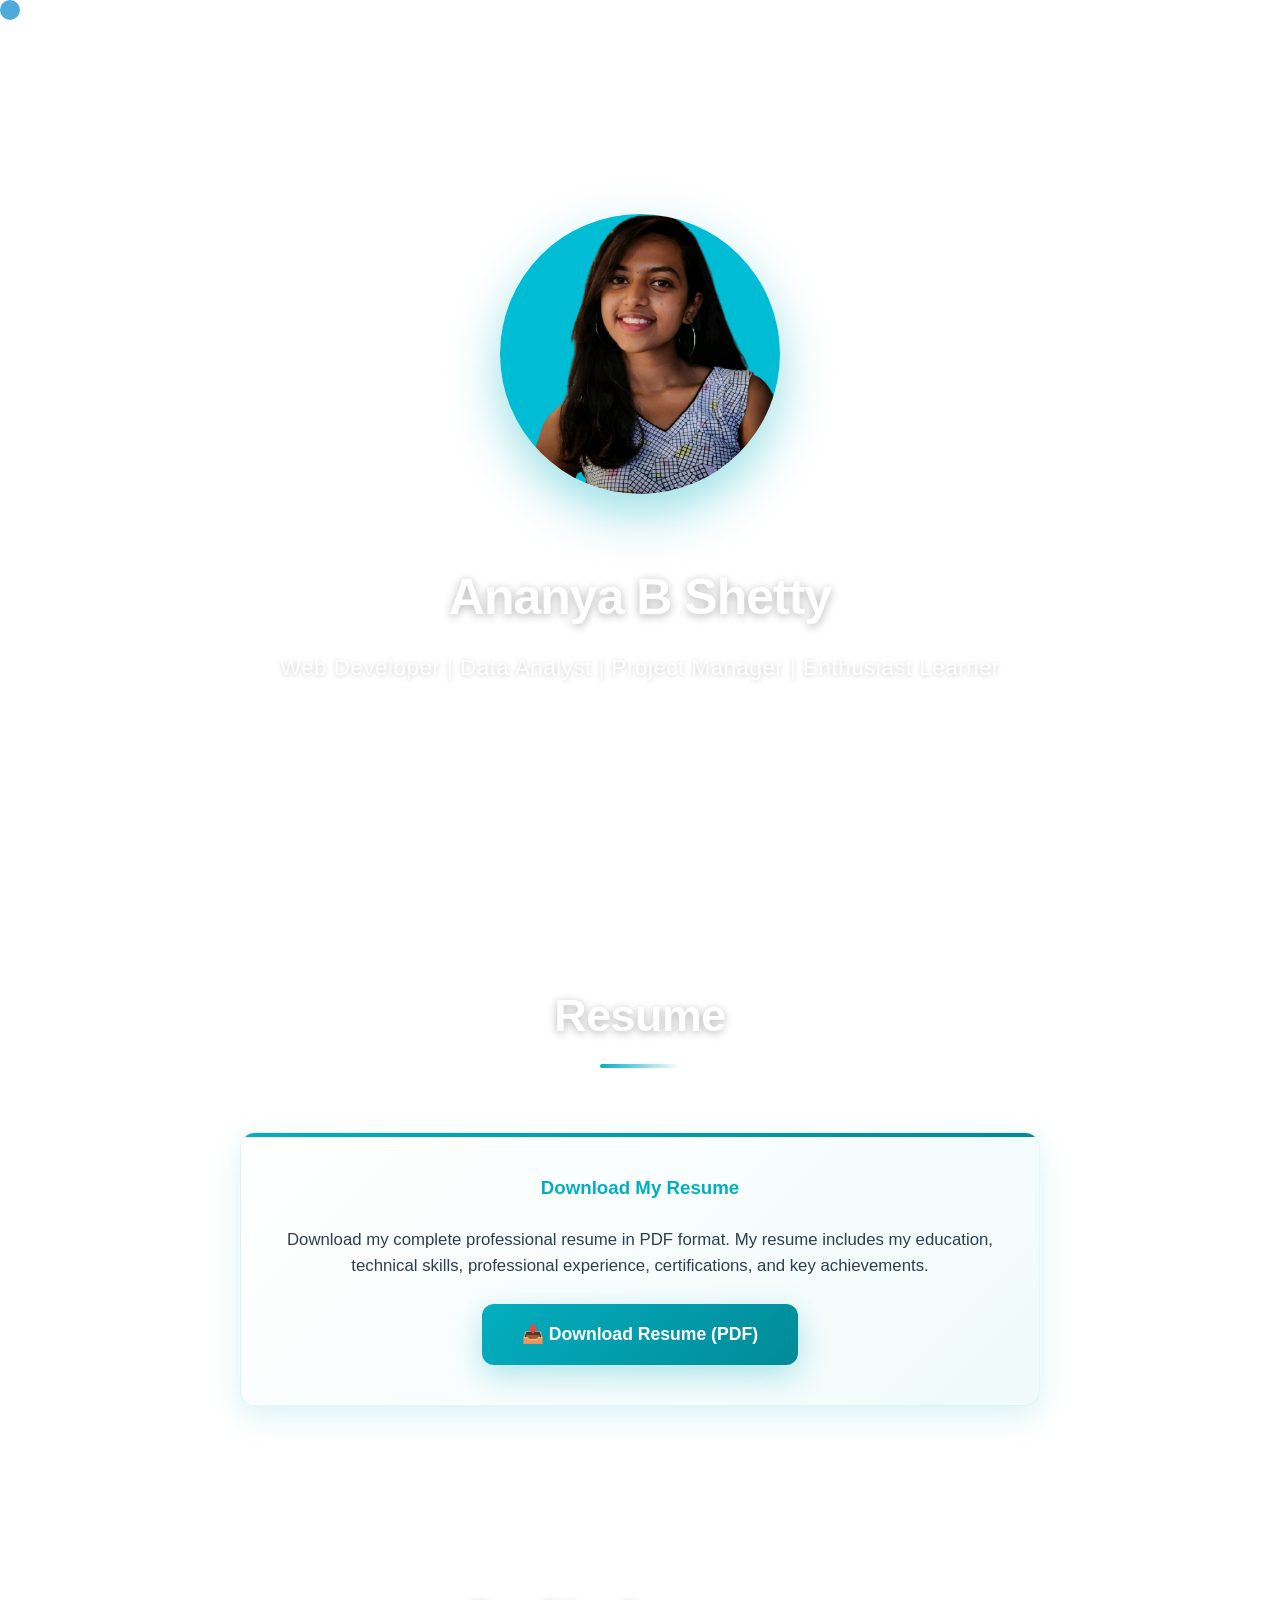
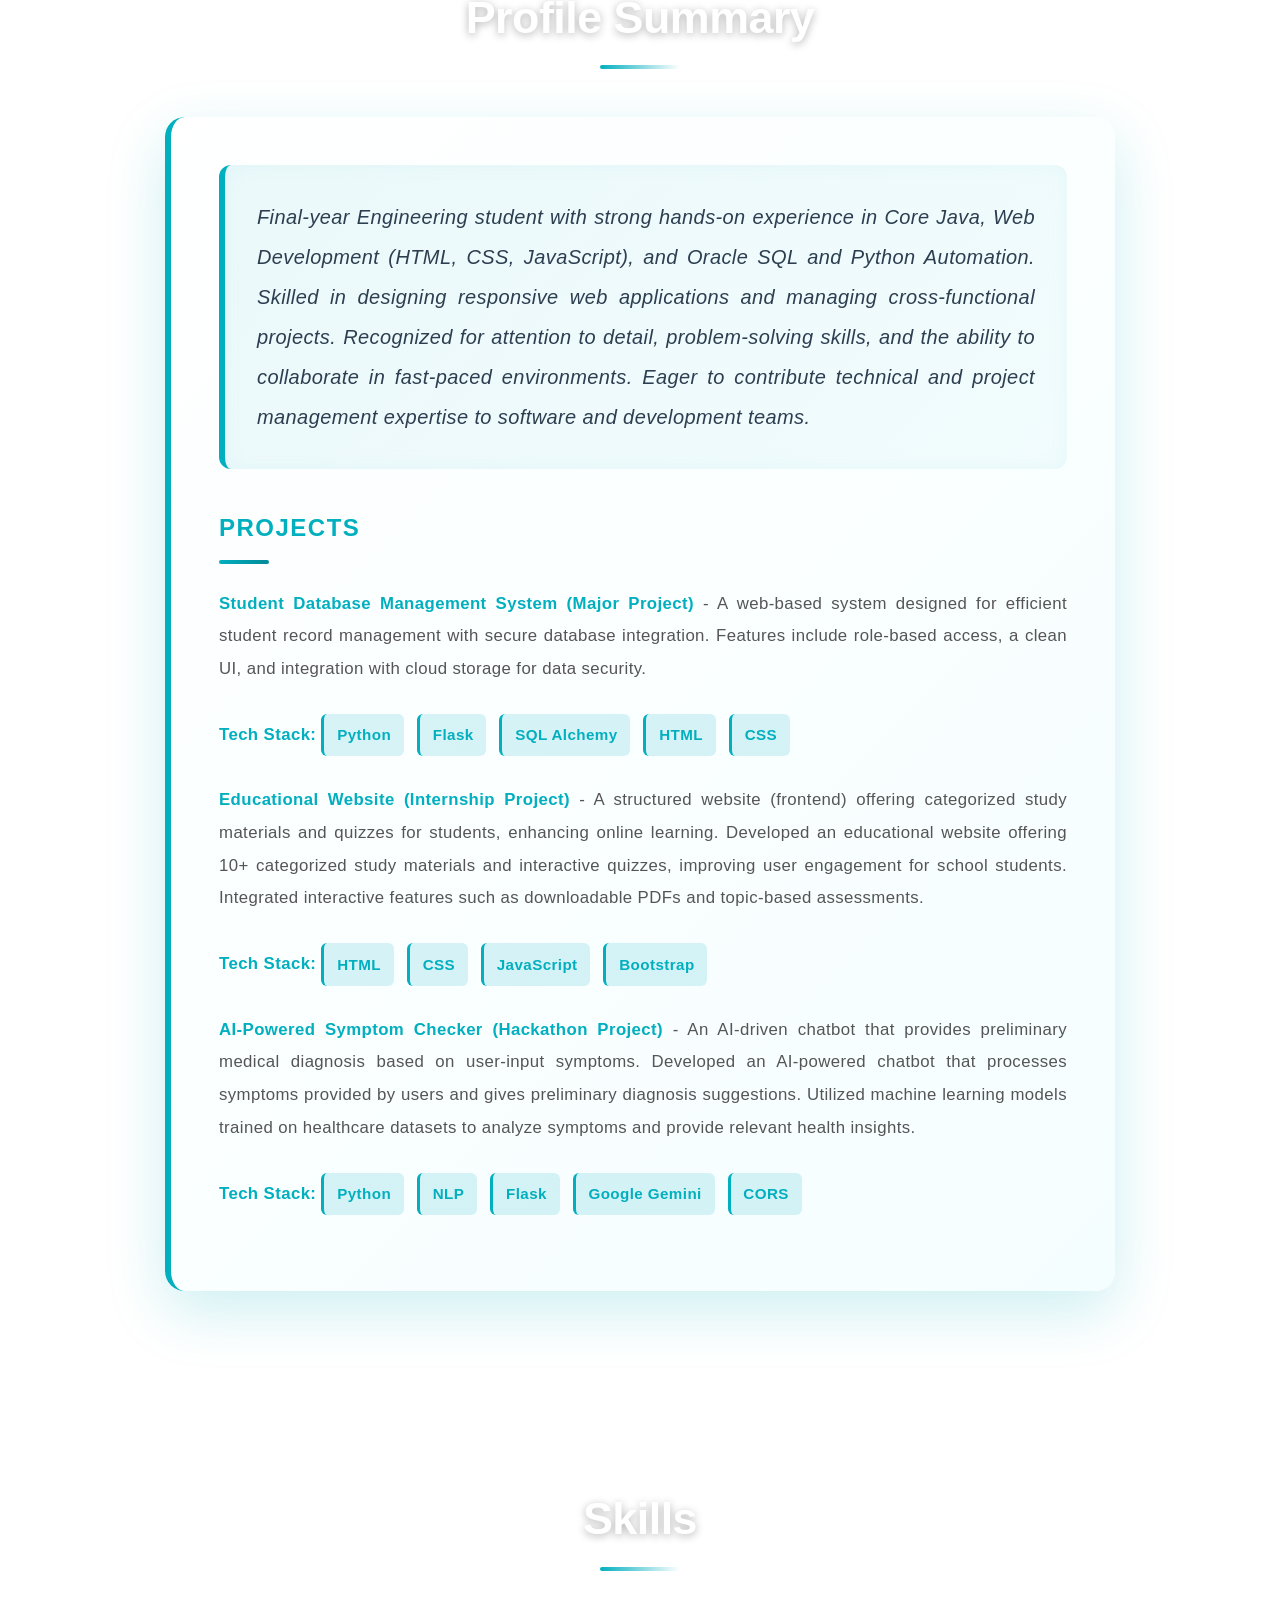
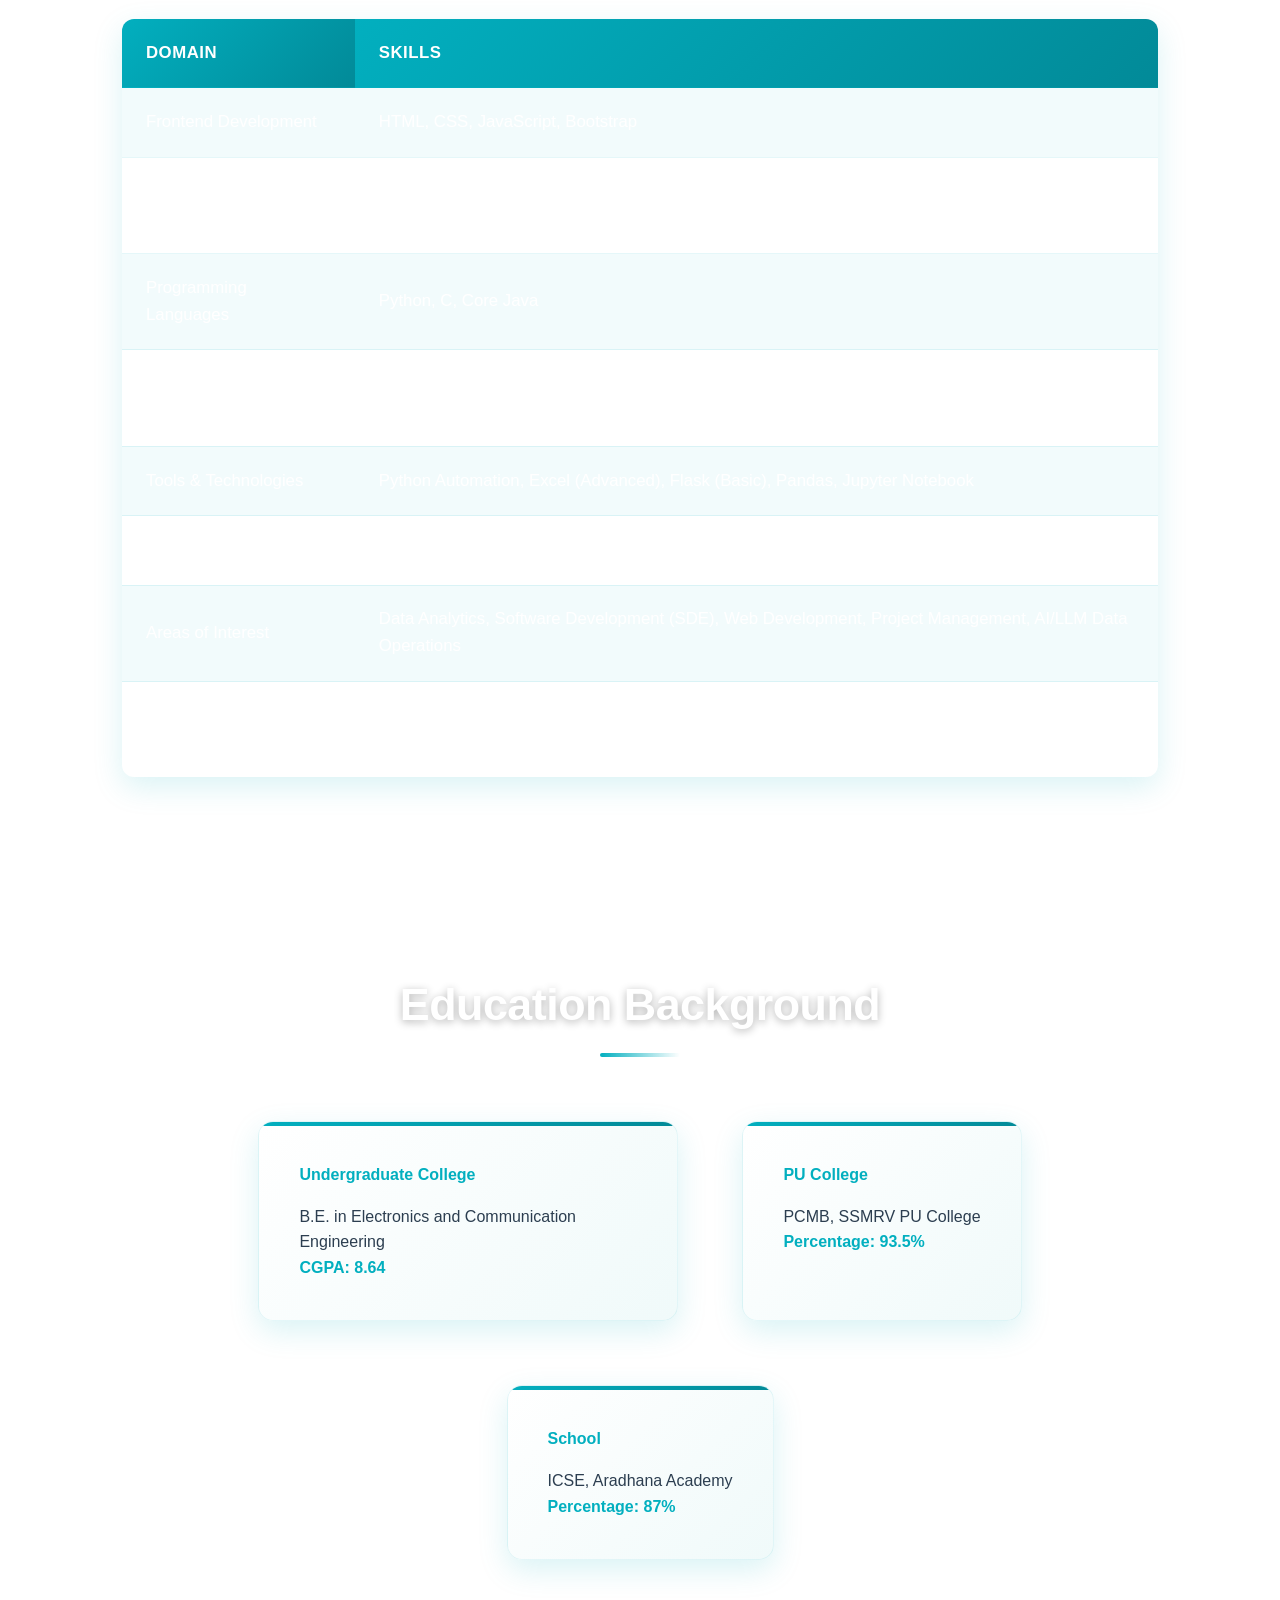
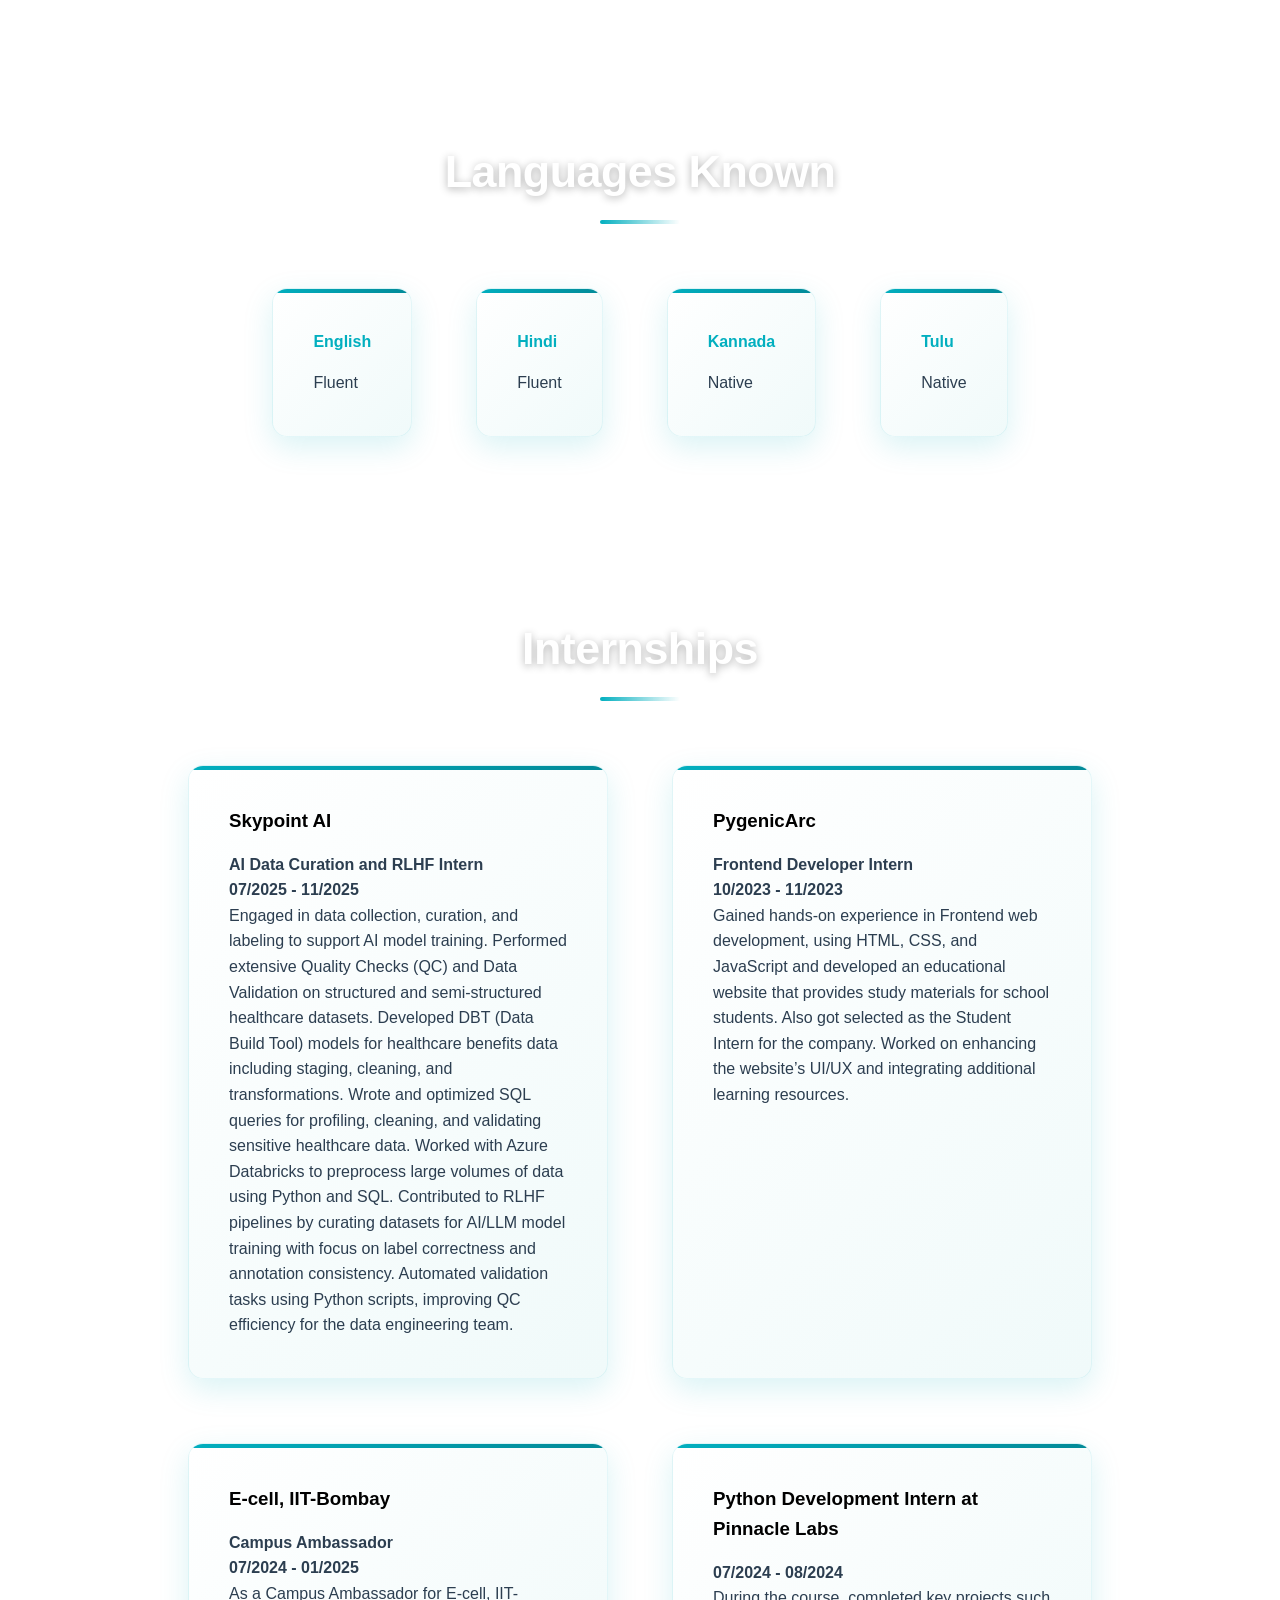
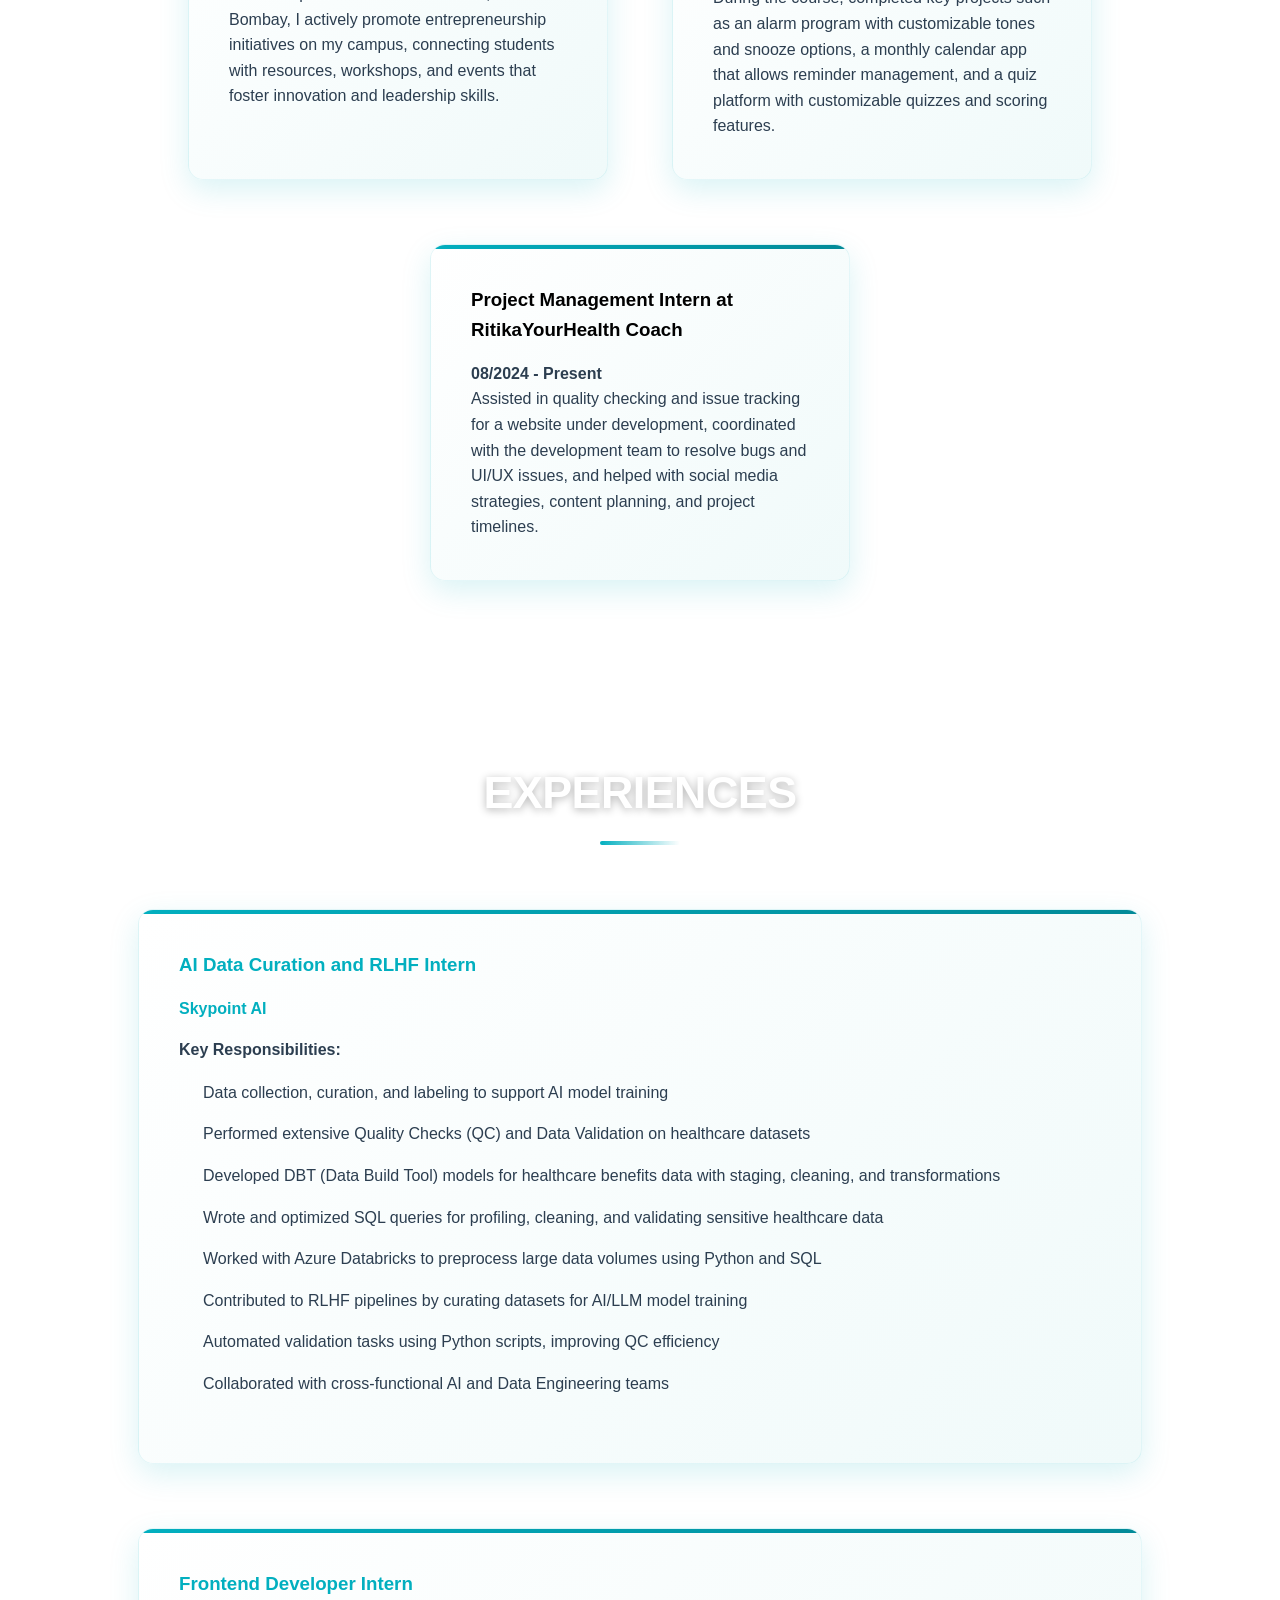
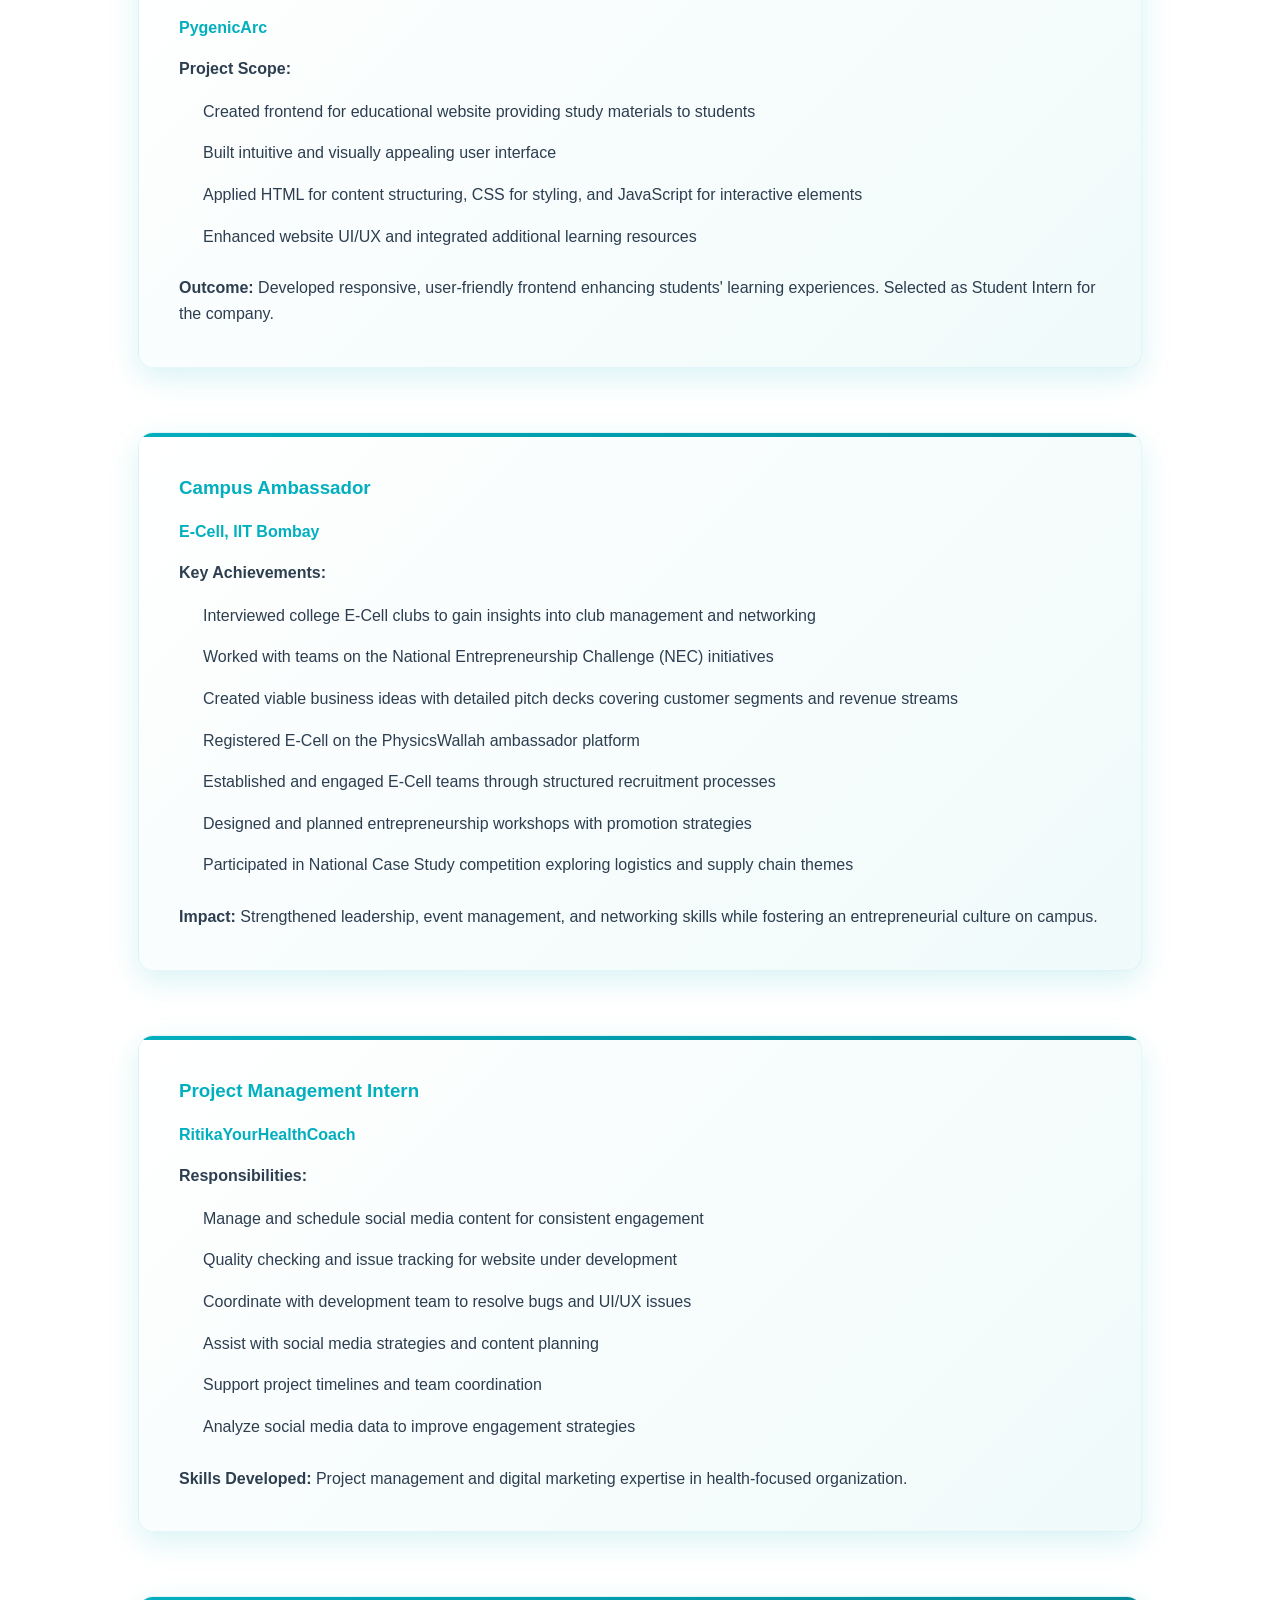
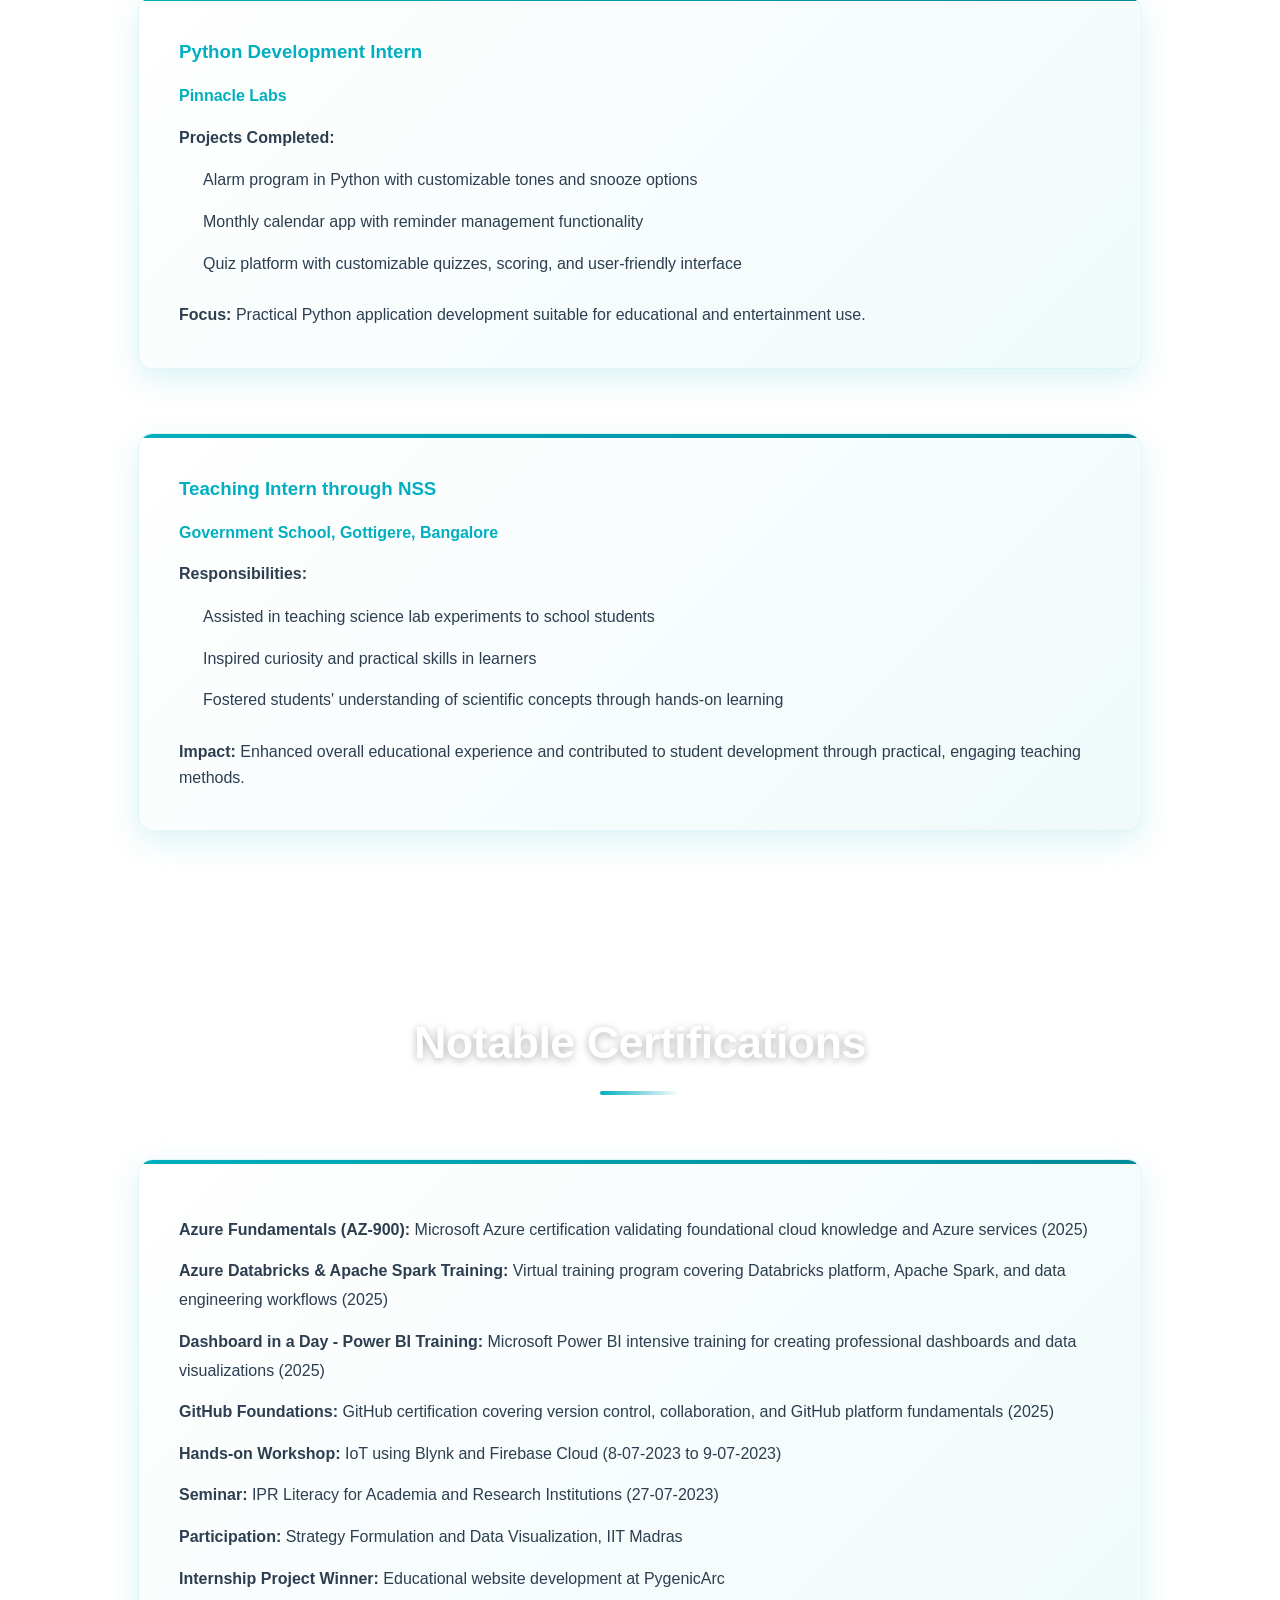
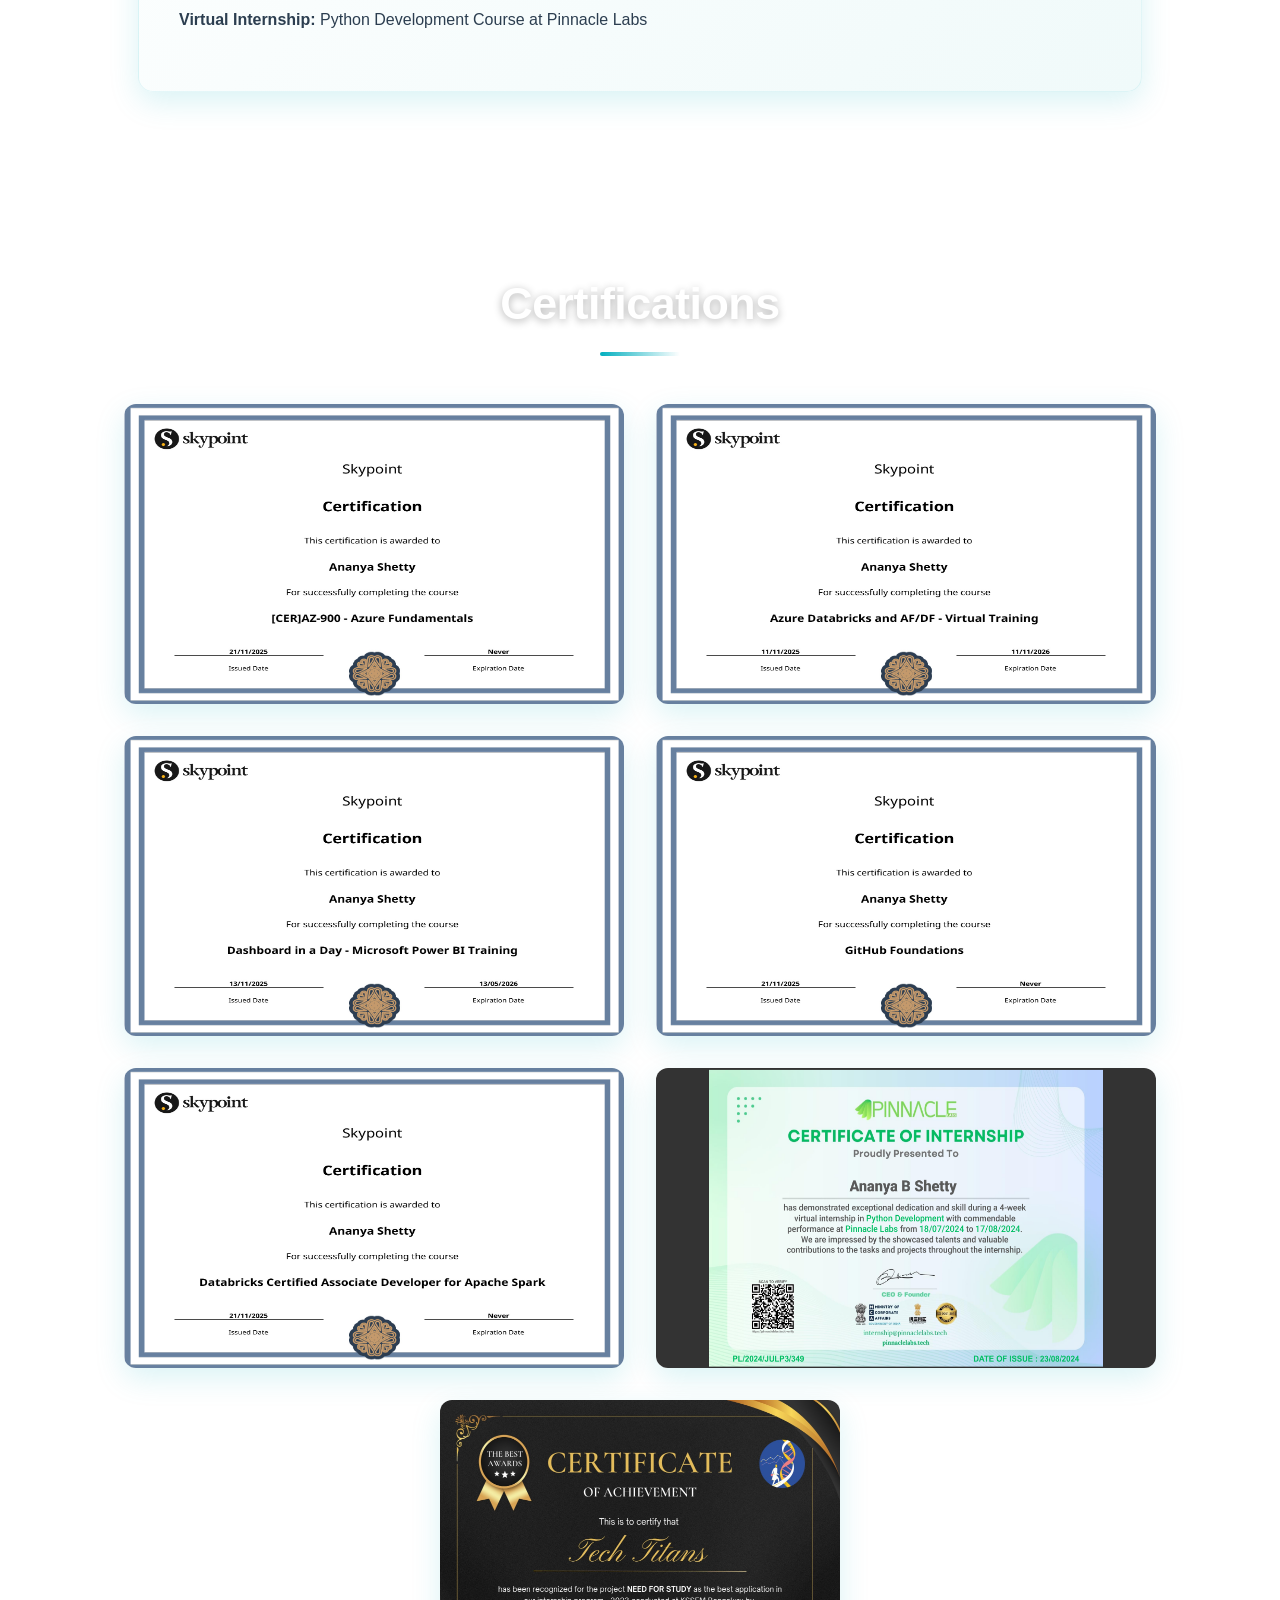
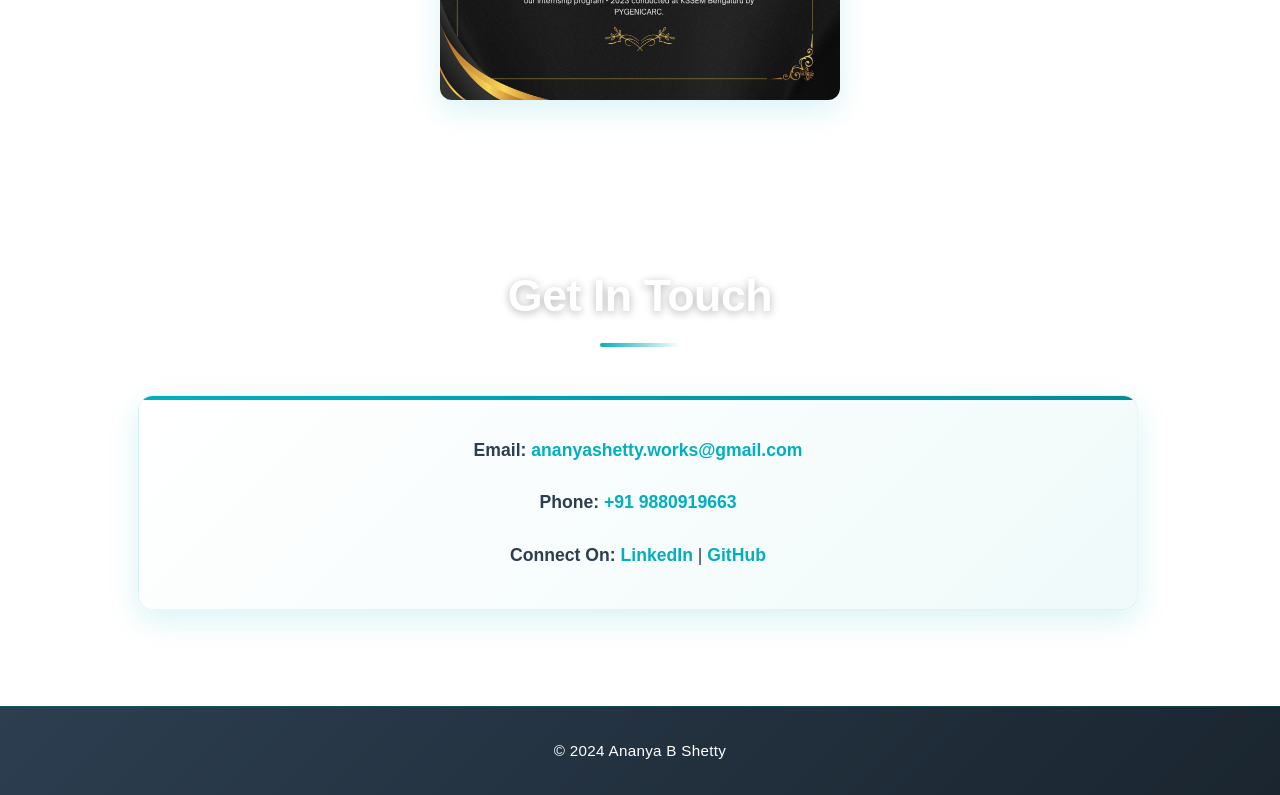
==== commit e3e93156: "Updated my email-id" ====
--- a/index.html
+++ b/index.html
@@ -879,7 +879,7 @@
     <section id="contact" class="hidden slide-in-left">
         <h2 class="interactive">Get In Touch</h2>
         <div class="card" style="max-width: 1000px; text-align: center;">
-            <p style="font-size: 1.1rem; margin-bottom: 1.5rem;"><strong>Email:</strong> <a href="mailto:ananyashetty.works@gmail.com">ananyabshetty27228@gmail.com</a></p>
+            <p style="font-size: 1.1rem; margin-bottom: 1.5rem;"><strong>Email:</strong> <a href="mailto:ananyashetty.works@gmail.com">ananyashetty.works@gmail.com</a></p>
             <p style="font-size: 1.1rem; margin-bottom: 1.5rem;"><strong>Phone:</strong> <a href="tel:+919880919663">+91 9880919663</a></p>
             <p style="font-size: 1.1rem;"><strong>Connect On:</strong> <a href="https://www.linkedin.com/in/ananya-b-shetty-8a9676241" target="_blank">LinkedIn</a> | <a href="https://www.github.com/ananyabshetty" target="_blank">GitHub</a></p>
         </div>
@@ -924,3 +924,4 @@
     </script>
 </body>
 </html>
+
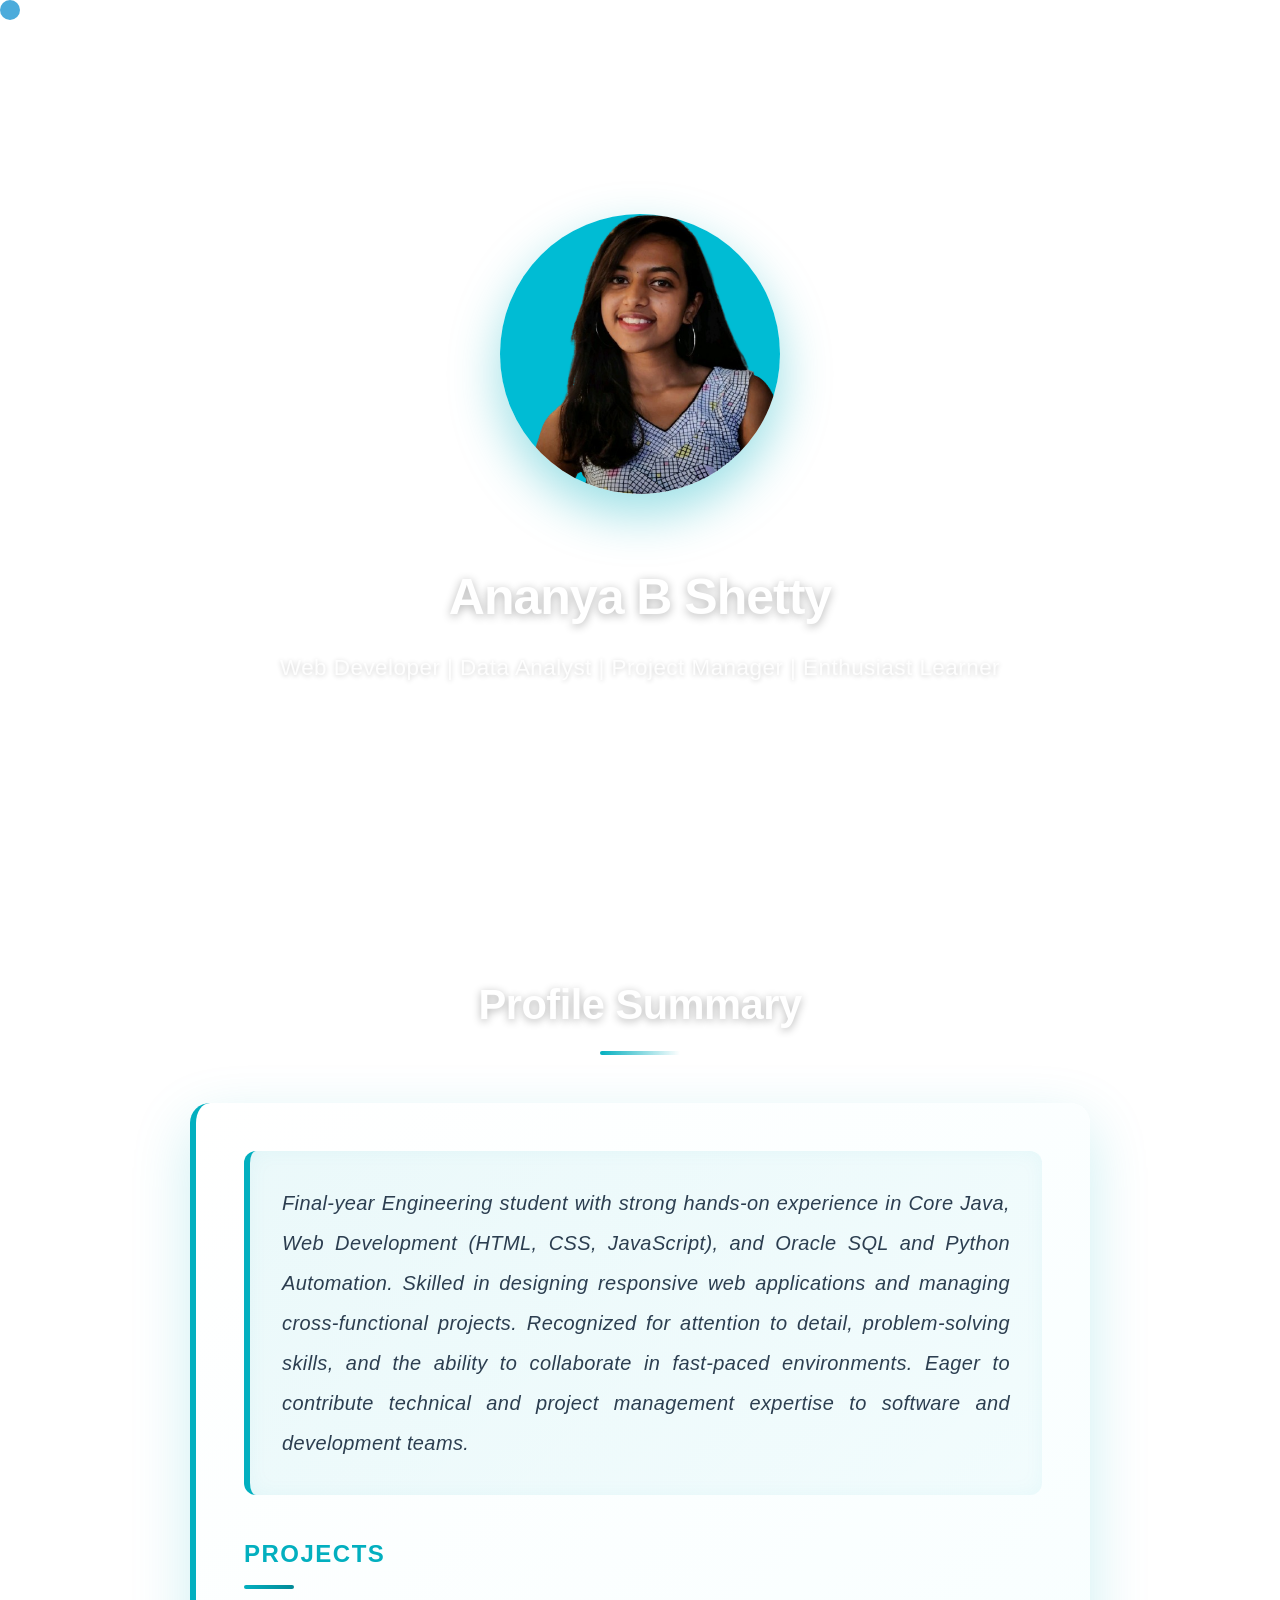
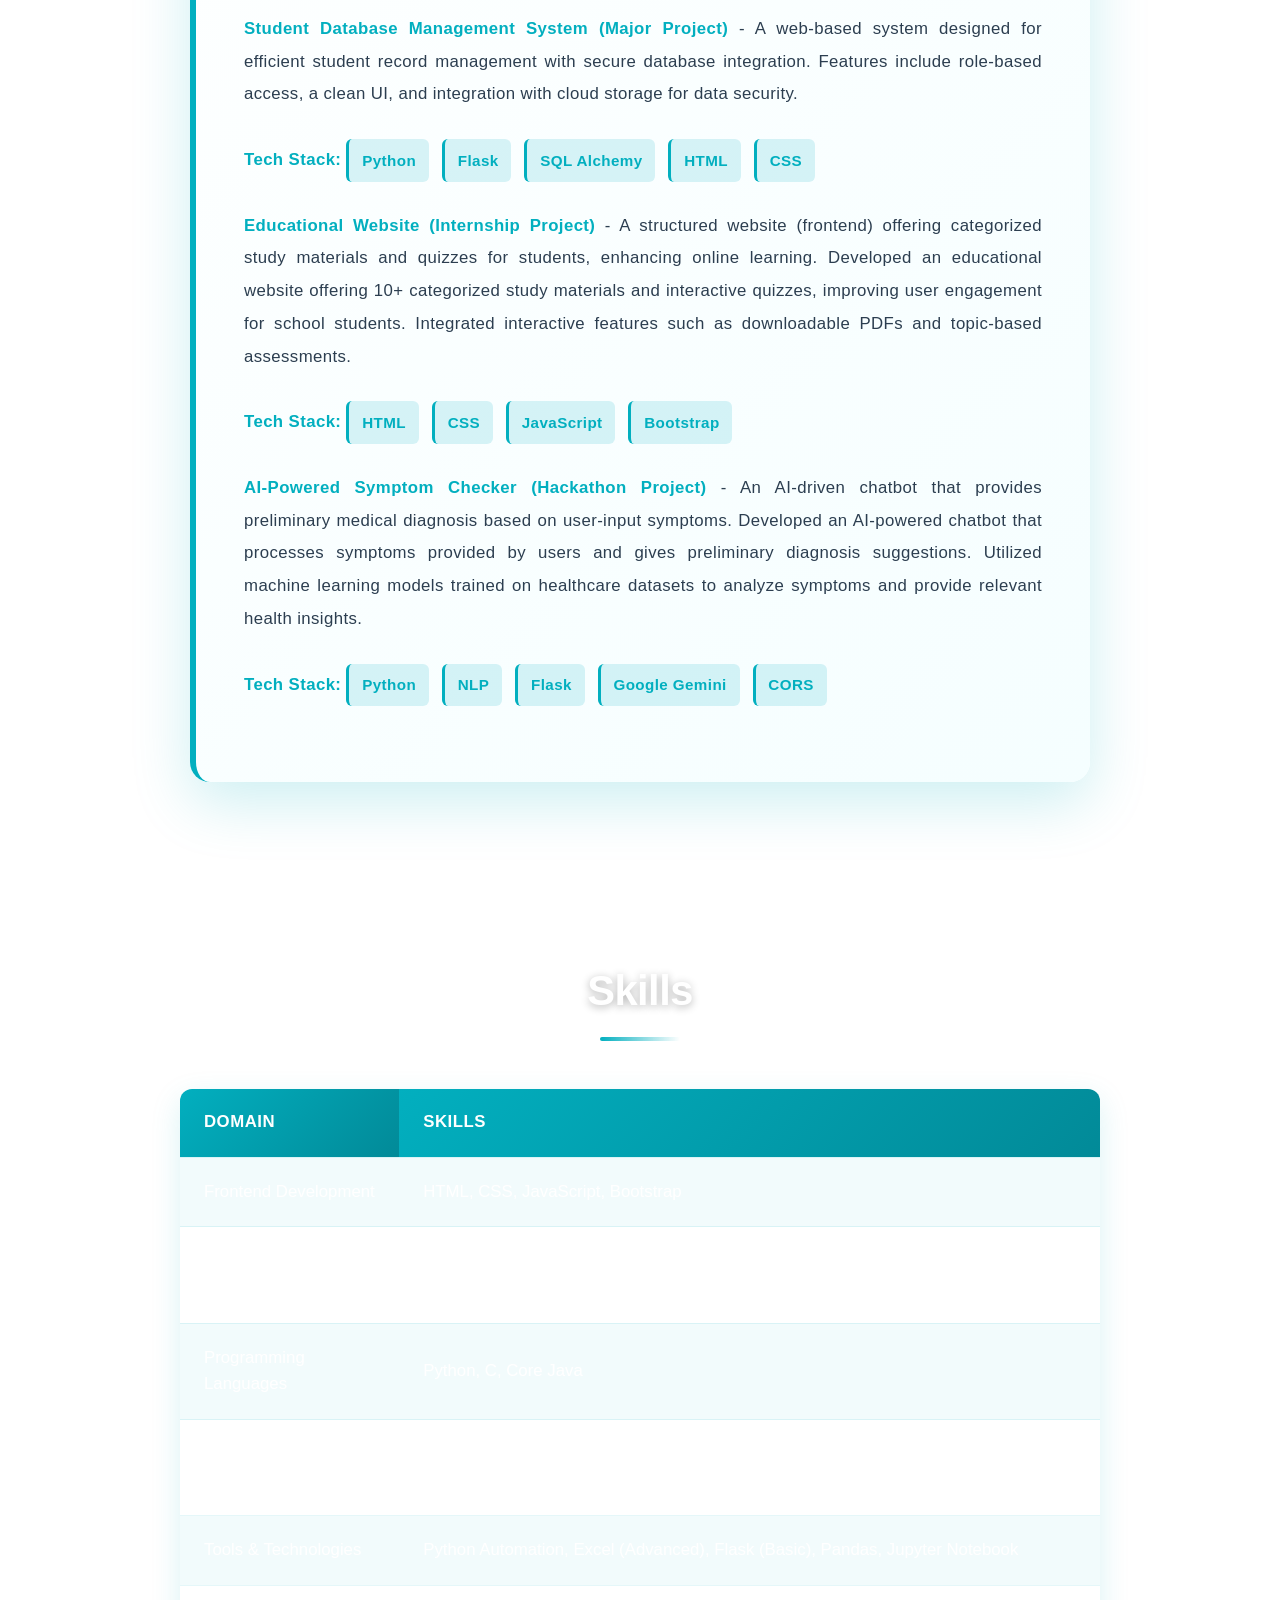
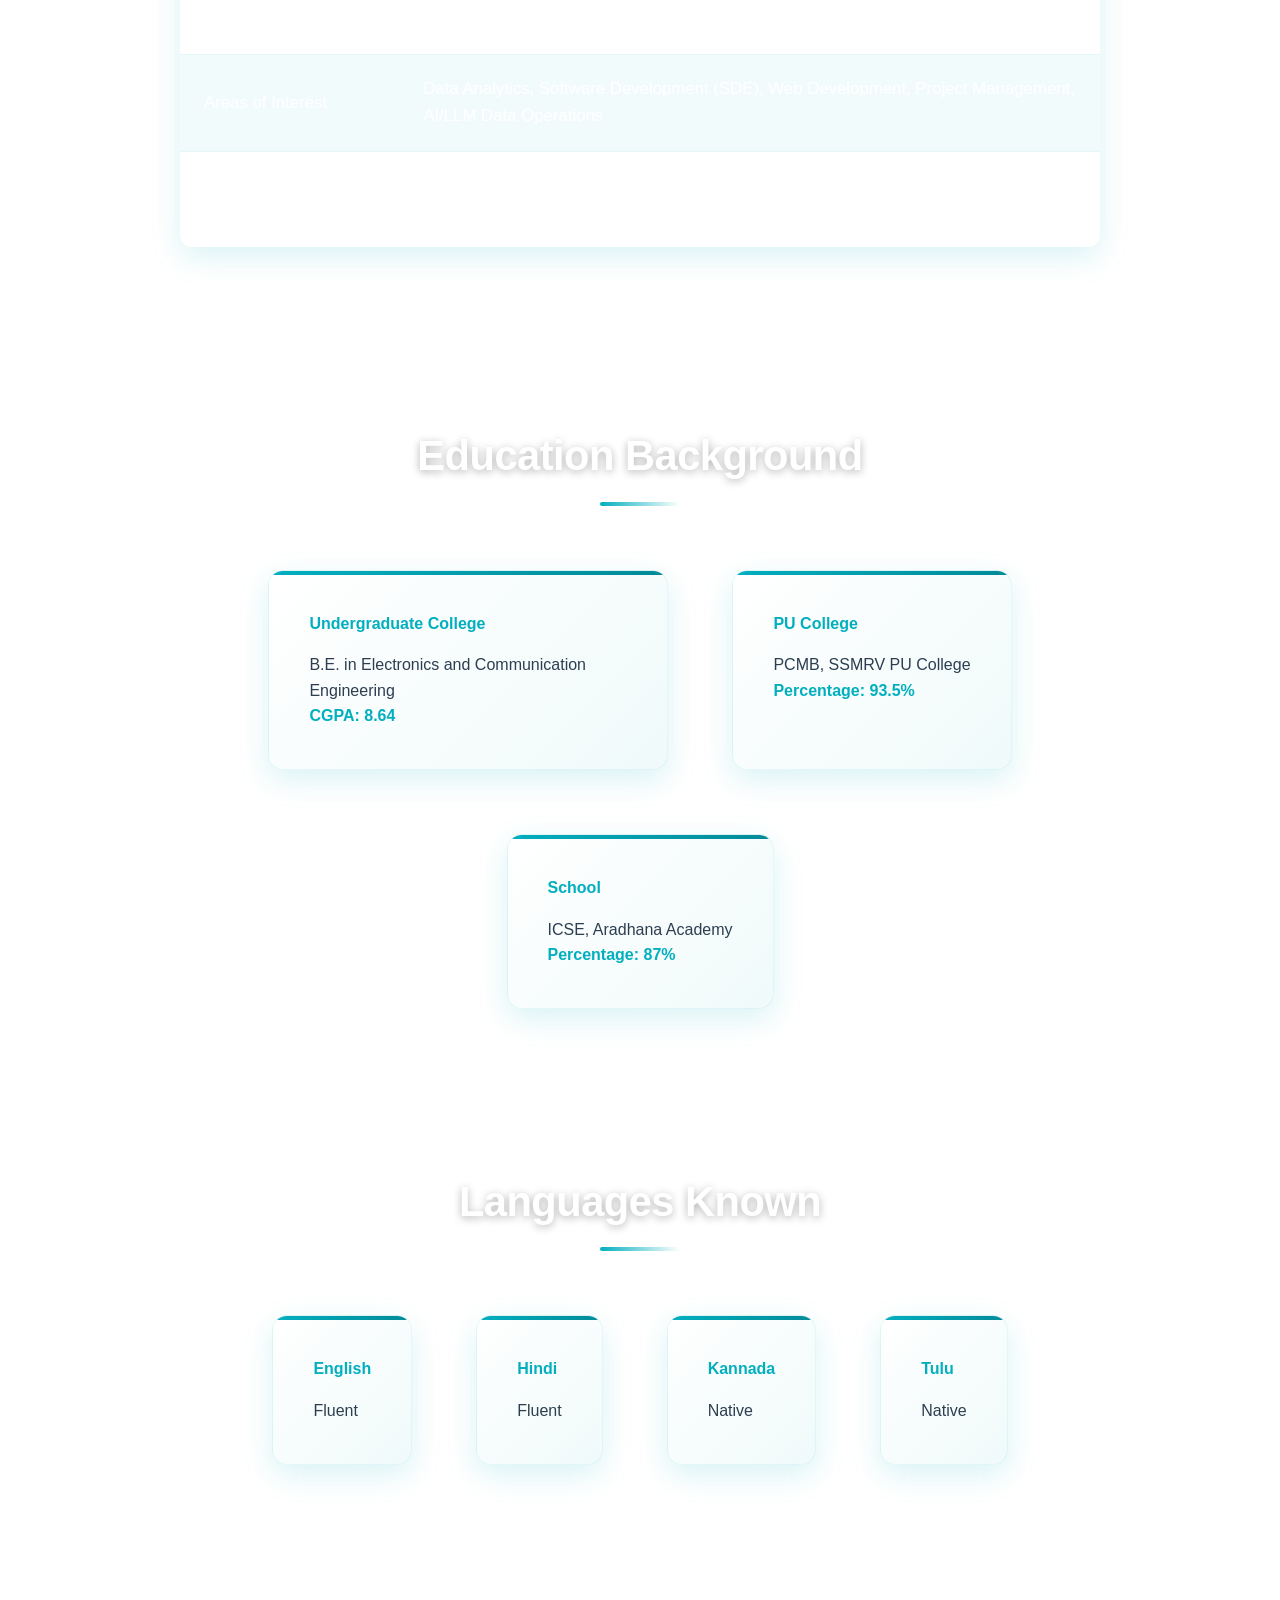
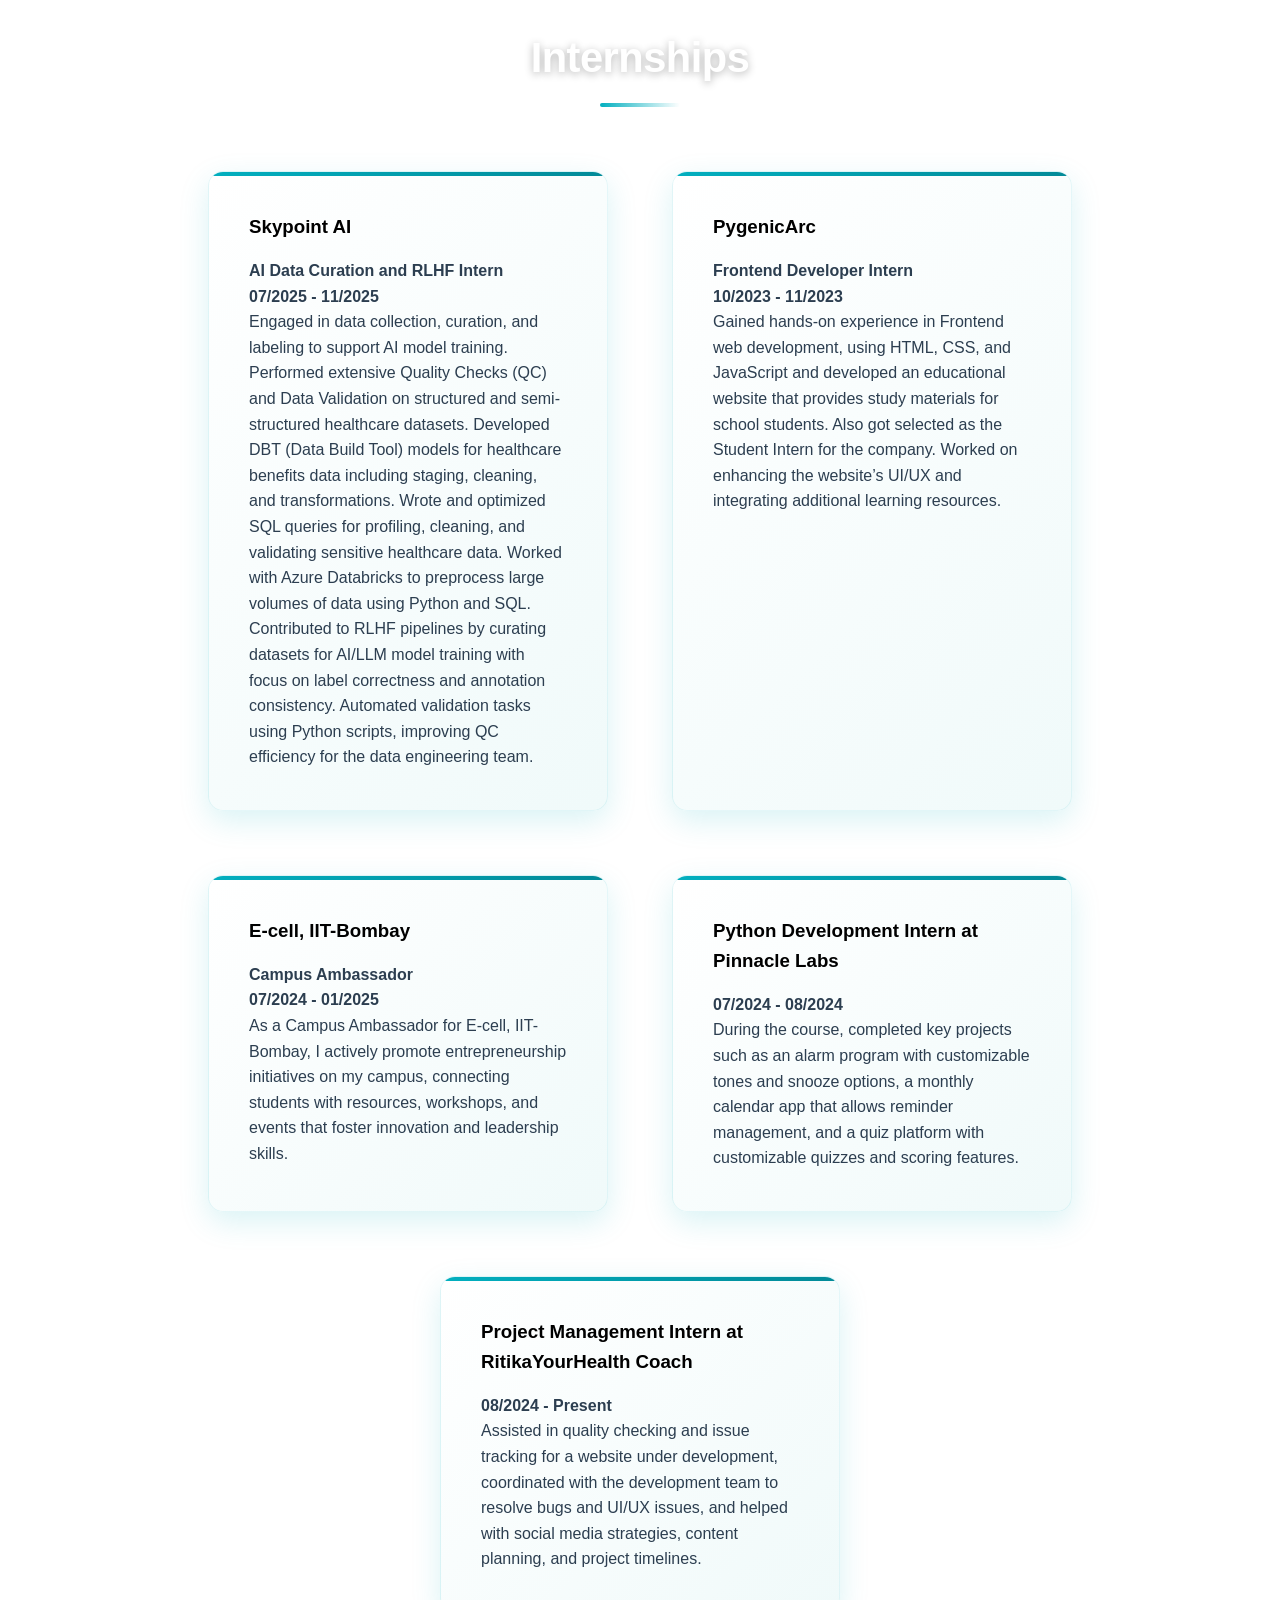
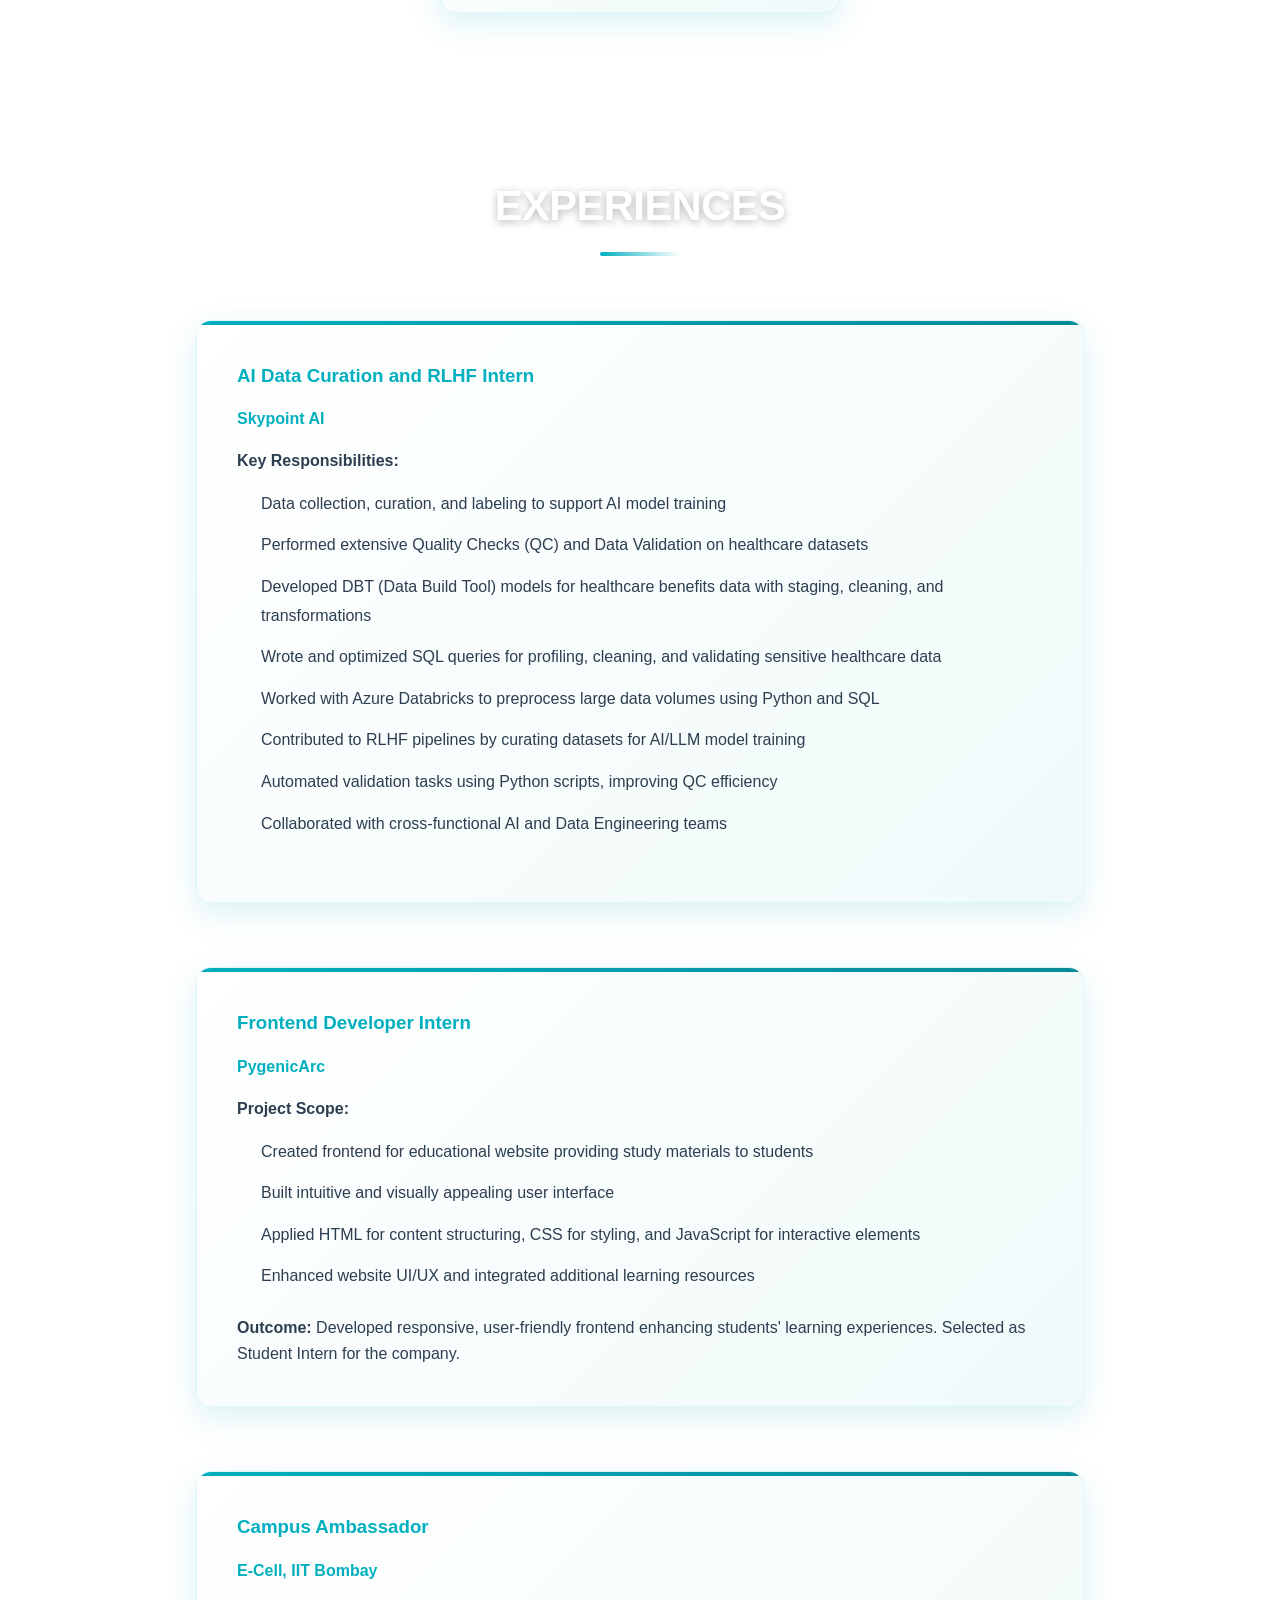
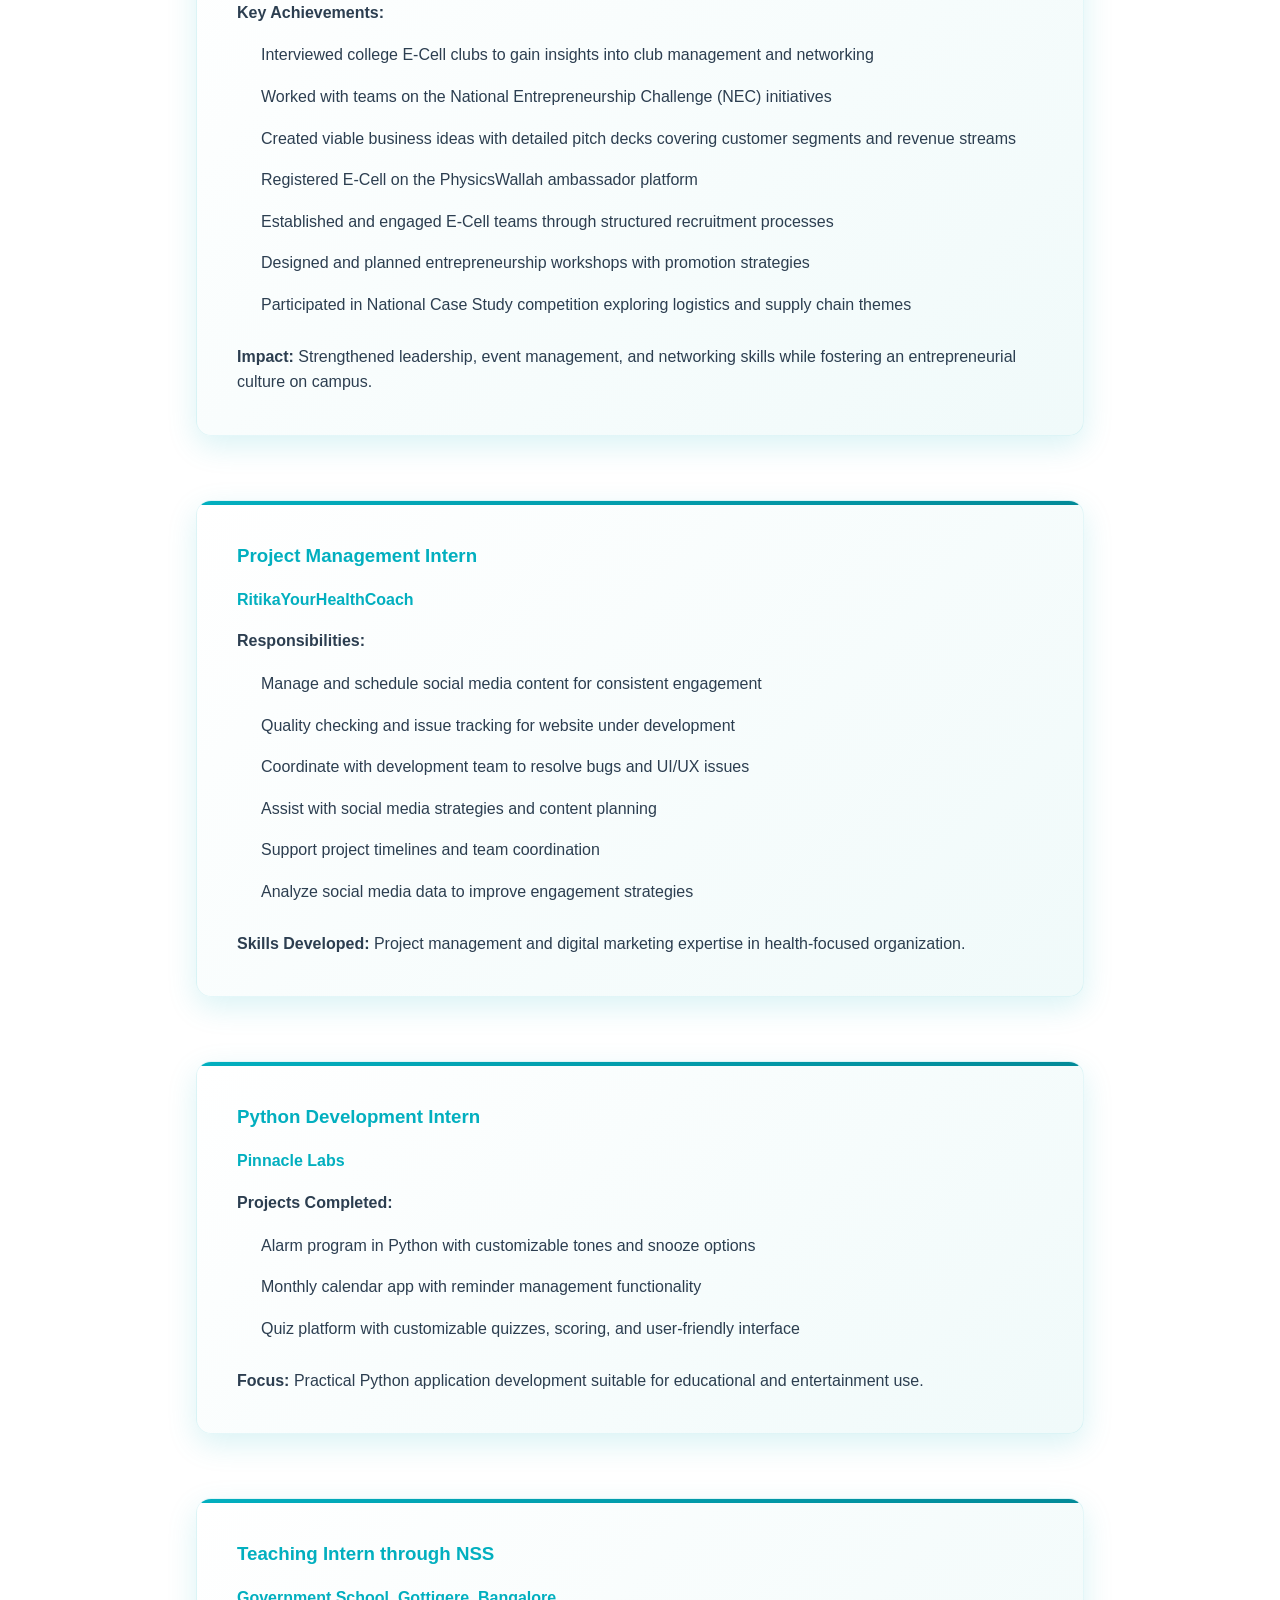
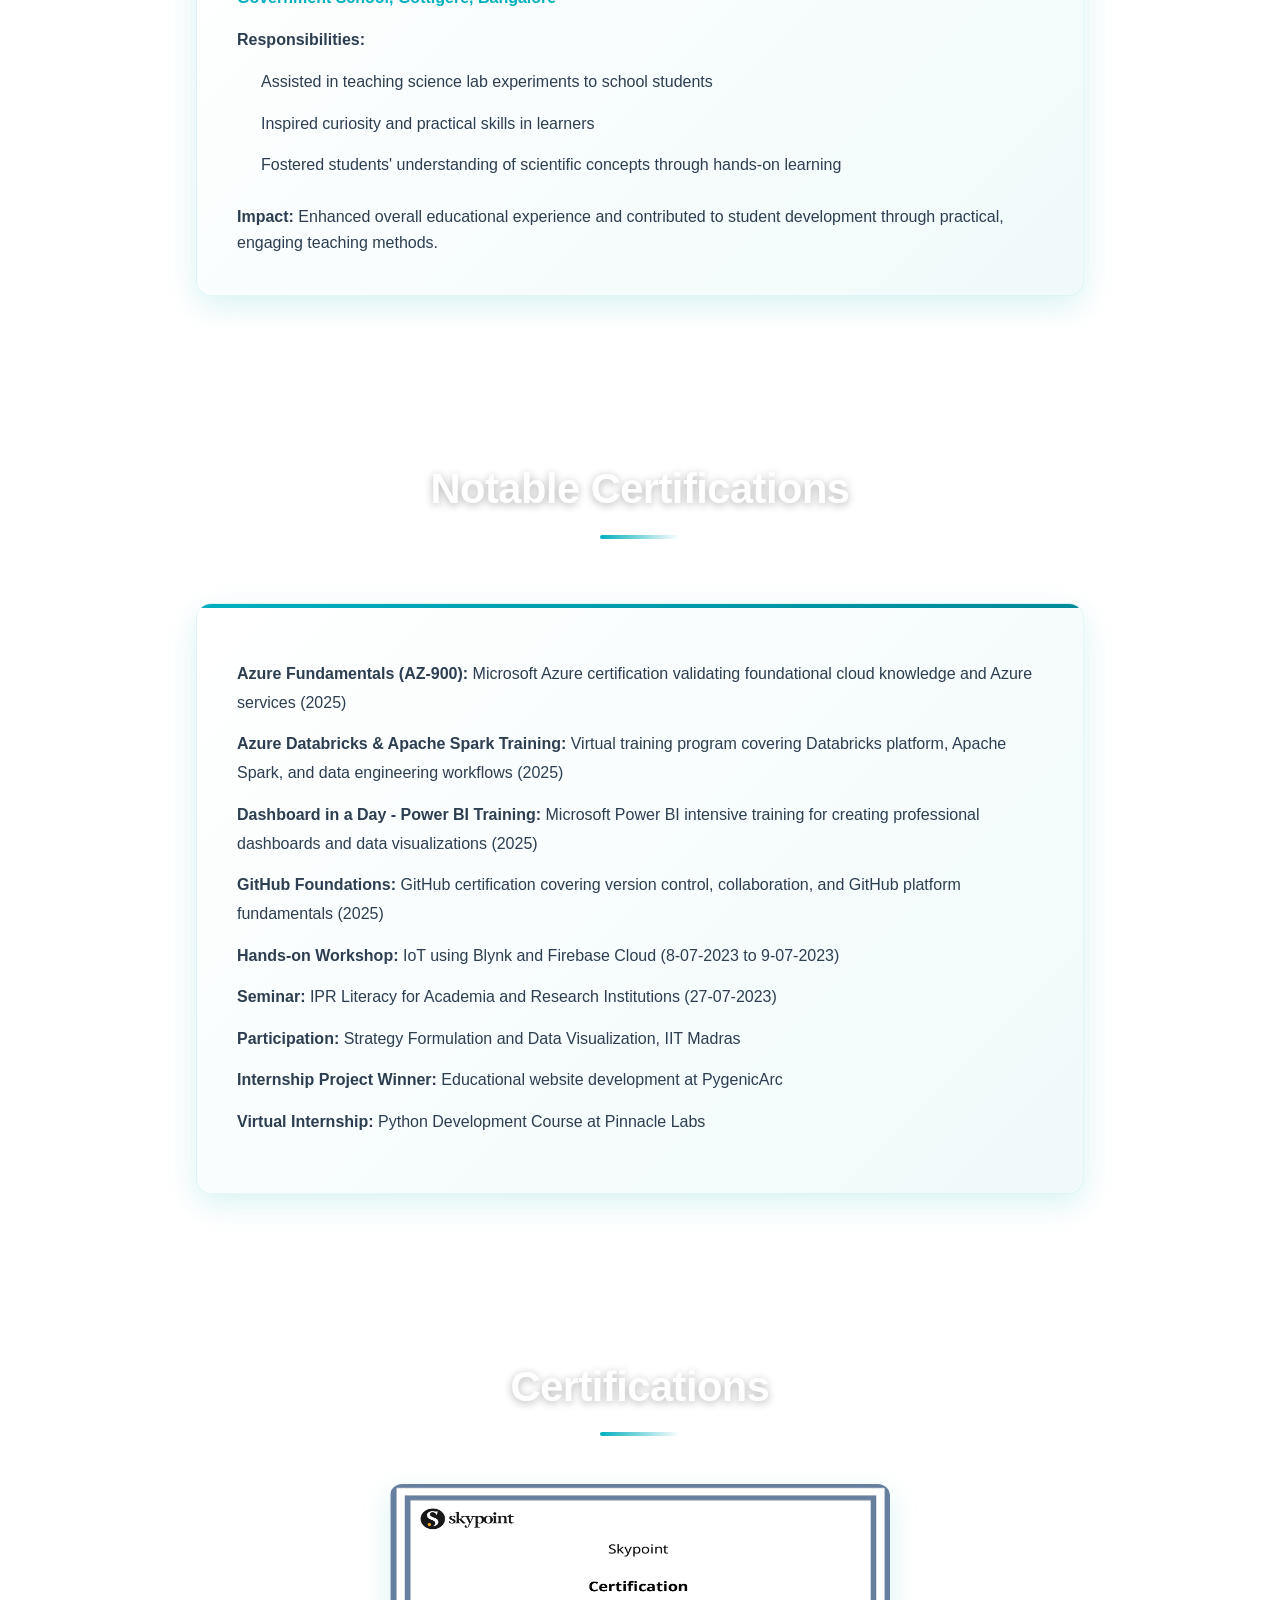
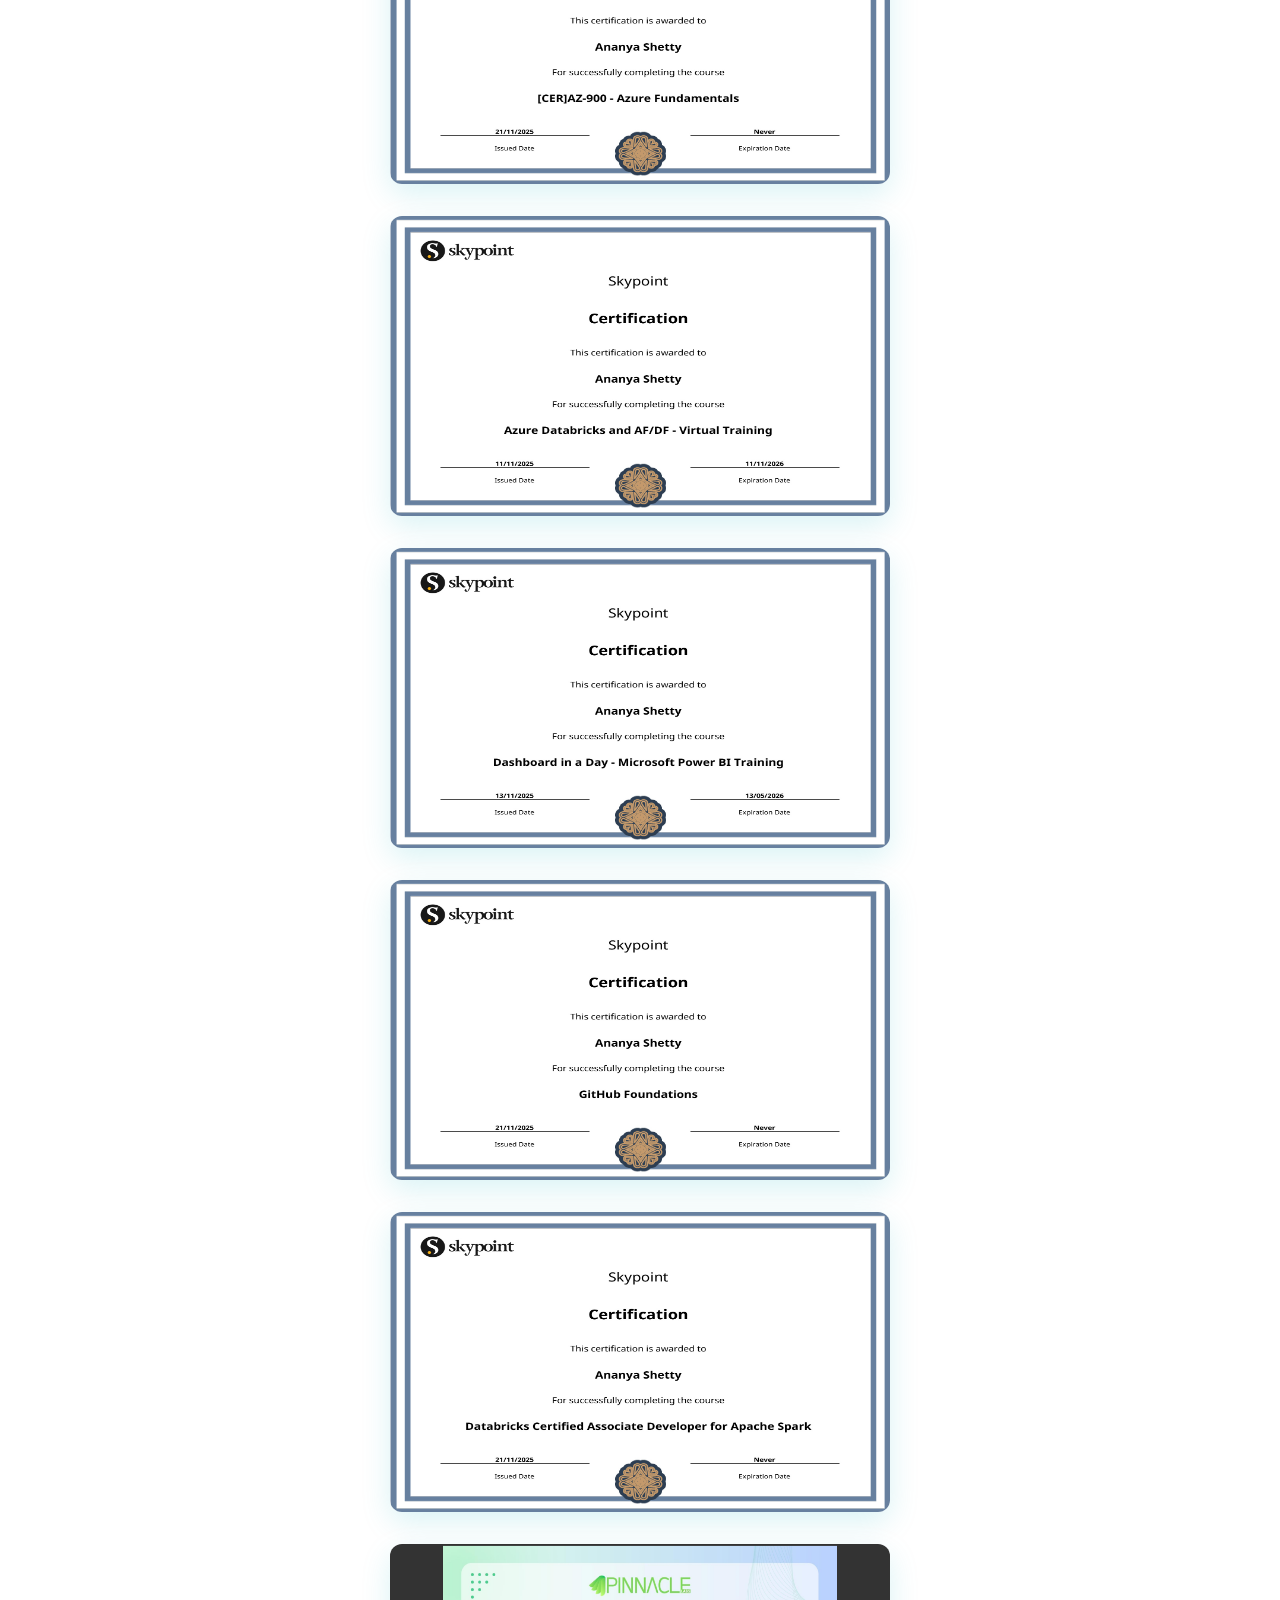
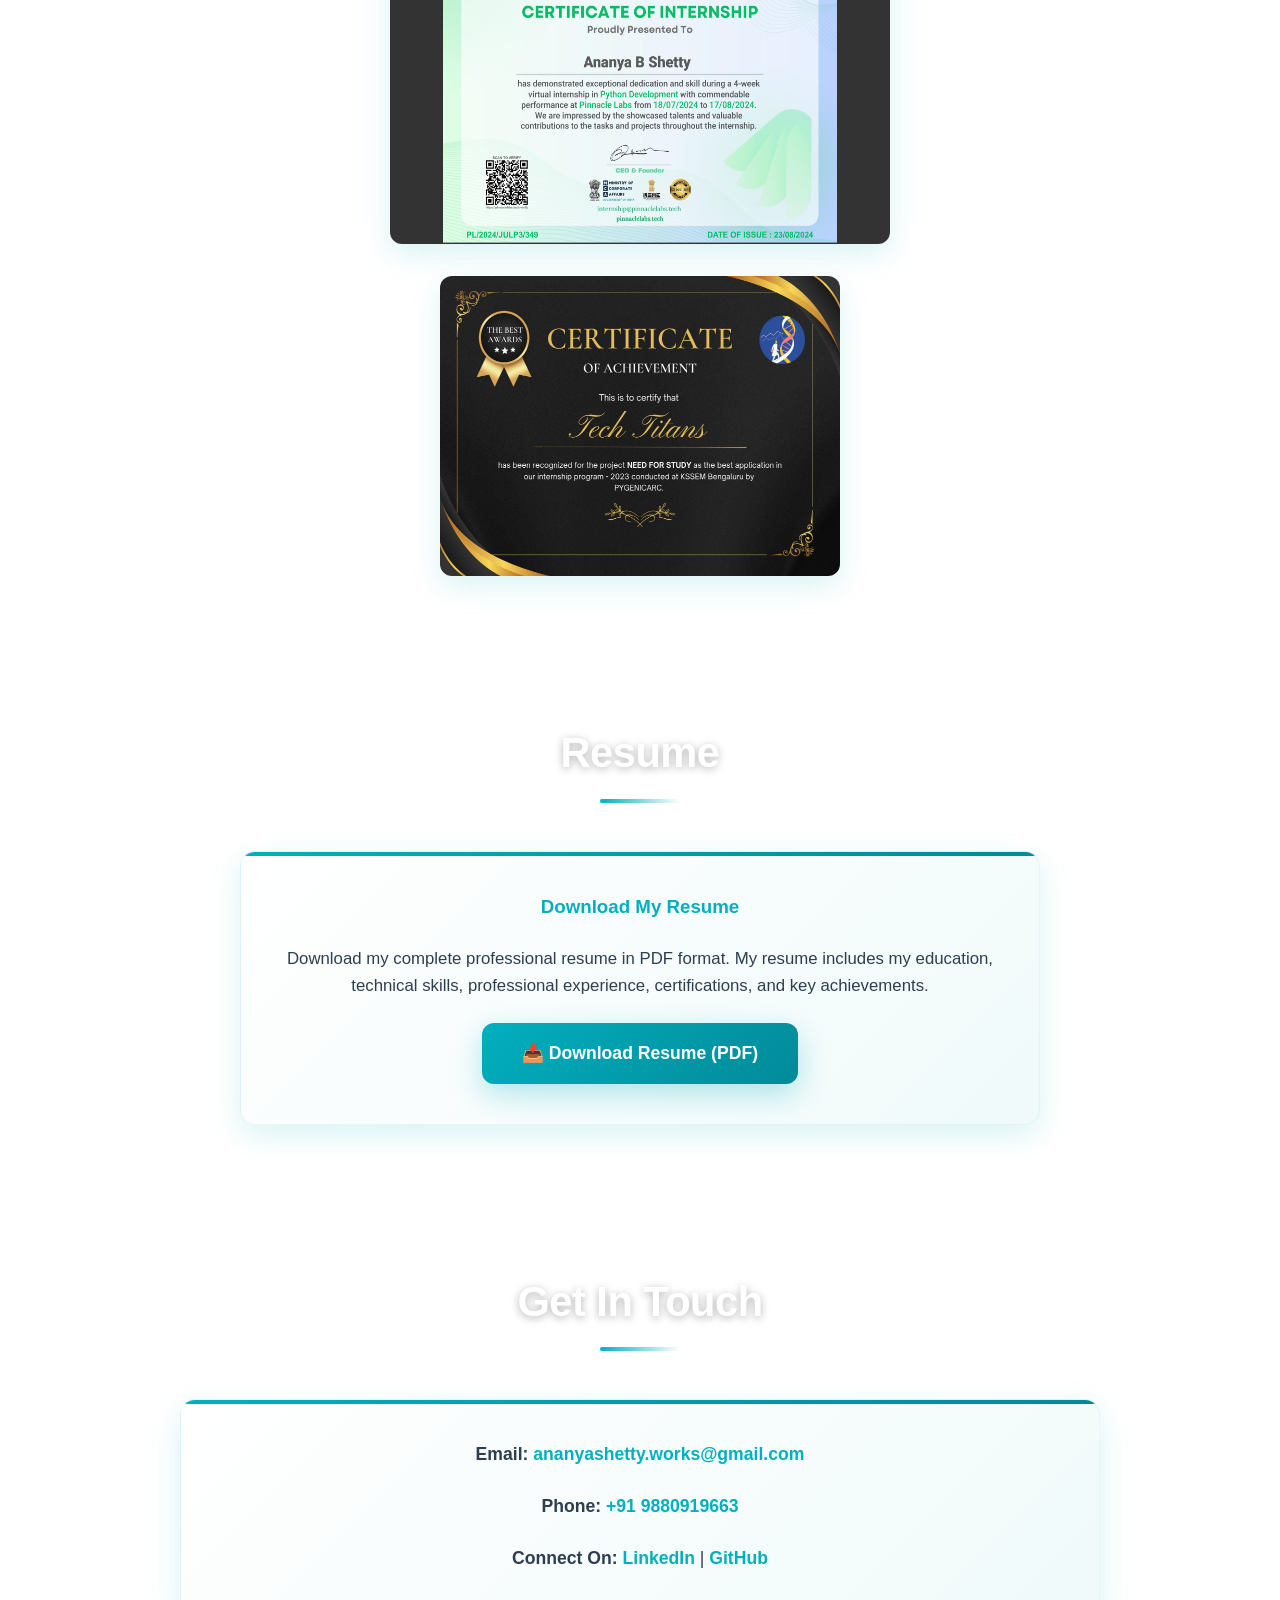
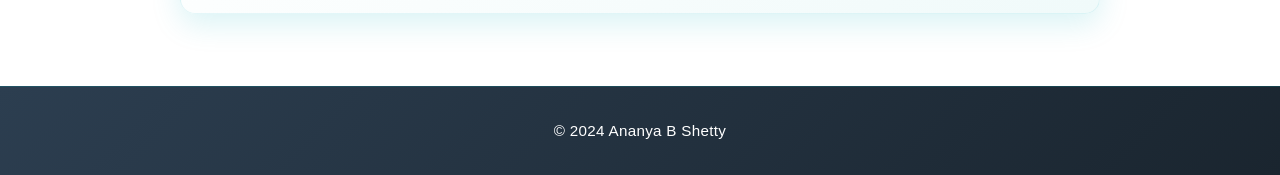
==== commit b84b841a: "Made the code responsive and removed unnecessary CSS structures" ====
--- a/index.html
+++ b/index.html
@@ -17,8 +17,6 @@
         :root {
             --primary-color: #02afbf;
             --secondary-color: #028a98;
-            --accent-color: #0d7a87;
-            --light-bg: #f8f9fa;
             --card-shadow: 0 10px 30px rgba(2, 175, 191, 0.15);
             --text-dark: #2c3e50;
             --text-light: #555;
@@ -41,28 +39,28 @@
             50% { background-position: 100% 50%; }
             100% { background-position: 0% 50%; }
         }
+
         .custom-cursor {
-    position: fixed;
-    top: 0;
-    left: 0;
-    width: 20px;
-    height: 20px;
-    background-color: rgba(0, 136, 204, 0.7); /* Customize color */
-    border-radius: 50%;
-    pointer-events: none;
-    transition: transform 0.15s ease, width 0.15s ease, height 0.15s ease;
-    z-index: 9999;
-    mix-blend-mode: difference; /* Adds a contrast effect */
-}
-
-/* Scale up the cursor on hover over interactive elements */
-a:hover ~ .custom-cursor, 
-button:hover ~ .custom-cursor {
-    transform: scale(1.5);
-    background-color: rgba(4, 2, 0, 0.8); /* Optional color change */
-    width: 25px;
-    height: 25px;
-}
+            position: fixed;
+            top: 0;
+            left: 0;
+            width: 20px;
+            height: 20px;
+            background-color: rgba(0, 136, 204, 0.7);
+            border-radius: 50%;
+            pointer-events: none;
+            transition: transform 0.15s ease, width 0.15s ease, height 0.15s ease;
+            z-index: 9999;
+            mix-blend-mode: difference;
+        }
+
+        a:hover ~ .custom-cursor,
+        button:hover ~ .custom-cursor {
+            transform: scale(1.5);
+            background-color: rgba(4, 2, 0, 0.8);
+            width: 25px;
+            height: 25px;
+        }
         /* Header Section */
         header {
             height: 100vh;
@@ -178,36 +176,6 @@
             justify-content: center;
             gap: 2rem;
         }
-  
-/* Card Style for Consistency */
-
-
-.card-image {
-    width: 100%;
-    height: auto;
-    border-top-left-radius: 10px;
-    border-top-right-radius: 10px;
-}
-
-
-        /* About Me Content */
-        .about-content p {
-            line-height: 1.8;
-            margin-bottom: 1rem;
-            color: #000000;
-        }
-        #about .about-card {
-    background-color: white;
-    padding: 50px;
-    border-radius: 10px;
-    box-shadow: 0 4px 8px rgba(0, 0, 0, 0.1);
-    max-width: 800px; /* Optional: limits the width */
-    margin: 0 auto; /* Center the card */
-}
-
-#about .about-content p {
-    color: black; /* Ensure text is visible on the white background */
-}
 
 
         /* Footer */
@@ -249,7 +217,6 @@
             text-align: left;
             font-size: 1.05rem;
             color: white;
-            /* color: var(--text-dark); */
         }
 
         .skills-table th {
@@ -277,21 +244,20 @@
             border-bottom: none;
         }
 
-/* List Styles */
-ul {
-    list-style-type: none;
-    padding: 0;
-    margin: 1rem 0;
-}
-
-ul li {
-    margin: 0.8rem 0;
-    line-height: 1.8;
-    color: var(--text-dark);
-}
-
-
-section {
+        /* List Styles */
+        ul {
+            list-style-type: none;
+            padding: 0;
+            margin: 1rem 0;
+        }
+
+        ul li {
+            margin: 0.8rem 0;
+            line-height: 1.8;
+            color: var(--text-dark);
+        }
+
+        section {
             padding: 5rem 2rem;
             max-width: 1100px;
             margin: 0 auto;
@@ -327,15 +293,20 @@
             left: 0;
             width: 100%;
             height: 100%;
-            object-fit: cover; /* Ensures video covers the entire screen */
+            object-fit: cover;
             z-index: -1;
         }
-        header, footer,  h1, h2 {
-    color: #ffffff !important;
-}
-.card ul {
-    color: black;
-}
+
+        header,
+        footer,
+        h1,
+        h2 {
+            color: #ffffff !important;
+        }
+
+        .card ul {
+            color: black;
+        }
 
         /* Enhanced Profile Summary Section */
         #about .about-card {
@@ -458,7 +429,7 @@
         }
 
         #about .about-content p {
-            color: var(--text-light);
+            color: var(--text-dark);
             line-height: 1.95;
             margin-bottom: 1.5rem;
             text-align: justify;
@@ -524,39 +495,336 @@
             box-shadow: 0 15px 40px rgba(2, 175, 191, 0.25);
         }
 
-        /* Responsive improvements */
-        @media (max-width: 768px) {
+        /* ===== COMPREHENSIVE RESPONSIVE DESIGN ===== */
+
+        /* Extra Small Devices (Mobile Phones - 320px to 480px) */
+        @media (max-width: 480px) {
+            body {
+                font-size: 14px;
+            }
+
+            header {
+                height: 80vh;
+                padding: 2rem 1rem;
+            }
+
+            .profile-pic img {
+                width: 200px;
+                height: 200px;
+            }
+
+            header h1 {
+                font-size: 2rem;
+                margin-top: 1rem;
+            }
+
+            header h3 {
+                font-size: 0.9rem;
+                margin-top: 0.5rem;
+            }
+
             section {
-                padding: 3rem 1rem;
+                padding: 2rem 1rem;
+                max-width: 100%;
+            }
+
+            section h2 {
+                font-size: 1.5rem;
+                margin-bottom: 1.5rem;
+            }
+
+            section h2:after {
+                width: 60px;
+            }
+
+            .card {
+                max-width: 100%;
+                padding: 1.5rem;
+                margin: 0.5rem 0;
+            }
+
+            .card-grid {
+                gap: 1rem;
+                flex-direction: column;
+            }
+
+            .skills-table {
+                margin: 1rem auto;
+            }
+
+            .skills-table th,
+            .skills-table td {
+                padding: 0.6rem 0.8rem;
+                font-size: 0.85rem;
+            }
+
+            #about .about-card {
+                padding: 1.5rem;
+                margin: 1rem auto;
+            }
+
+            #about .about-content h3 {
+                font-size: 1.2rem;
+                margin-top: 1.5rem;
+            }
+
+            #about .about-content ul li {
+                font-size: 0.95rem;
+                padding-left: 25px;
+            }
+
+            #about .about-content > p:first-child {
+                font-size: 1rem;
+                padding: 1rem;
+            }
+
+            a {
+                font-size: 0.95rem;
+            }
+
+            img {
+                max-width: 100%;
+                height: auto;
+            }
+
+            .custom-cursor {
+                display: none;
+            }
+        }
+
+        /* Small Devices (Tablets & Landscape Phones - 481px to 768px) */
+        @media (min-width: 481px) and (max-width: 768px) {
+            body {
+                font-size: 15px;
+            }
+
+            header {
+                height: 85vh;
+                padding: 2rem 1.5rem;
+            }
+
+            .profile-pic img {
+                width: 240px;
+                height: 240px;
+            }
+
+            header h1 {
+                font-size: 2.5rem;
+                margin-top: 1.2rem;
+            }
+
+            header h3 {
+                font-size: 1rem;
+                margin-top: 0.6rem;
+            }
+
+            section {
+                padding: 3rem 1.5rem;
+                max-width: 100%;
             }
 
             section h2 {
                 font-size: 2rem;
-            }
-
-            header h1 {
-                font-size: 2.2rem;
-            }
-
-            header h3 {
-                font-size: 1.1rem;
+                margin-bottom: 2rem;
             }
 
             .card {
                 max-width: 100%;
-                margin: 1rem 0;
+                padding: 2rem;
+                margin: 0.8rem 0;
+            }
+
+            .card-grid {
+                gap: 1.5rem;
+                flex-wrap: wrap;
             }
 
             .skills-table th,
             .skills-table td {
-                padding: 0.8rem;
+                padding: 1rem;
                 font-size: 0.95rem;
             }
 
             #about .about-card {
                 padding: 2rem;
-            }
-        }
+                margin: 1.5rem auto;
+                max-width: 90%;
+            }
+
+            #about .about-content h3 {
+                font-size: 1.3rem;
+                margin-top: 1.8rem;
+            }
+
+            #about .about-content ul li {
+                font-size: 0.98rem;
+            }
+
+            #about .about-content > p:first-child {
+                font-size: 1.1rem;
+                padding: 1.5rem;
+            }
+        }
+
+        /* Medium Devices (Tablets & Small Laptops - 769px to 1024px) */
+        @media (min-width: 769px) and (max-width: 1024px) {
+            header {
+                height: 90vh;
+            }
+
+            .profile-pic img {
+                width: 260px;
+                height: 260px;
+            }
+
+            header h1 {
+                font-size: 3rem;
+            }
+
+            header h3 {
+                font-size: 1.2rem;
+            }
+
+            section {
+                padding: 4rem 2rem;
+                max-width: 95%;
+            }
+
+            section h2 {
+                font-size: 2.4rem;
+            }
+
+            .card {
+                max-width: 380px;
+            }
+
+            .skills-table th,
+            .skills-table td {
+                padding: 1.2rem 1.3rem;
+                font-size: 1rem;
+            }
+
+            #about .about-card {
+                padding: 2.5rem;
+                max-width: 85%;
+            }
+
+            .card-grid {
+                gap: 1.8rem;
+            }
+        }
+
+        /* Large Devices (Desktop - 1025px to 1440px) */
+        @media (min-width: 1025px) and (max-width: 1440px) {
+            section {
+                padding: 4.5rem 2.5rem;
+                max-width: 1000px;
+            }
+
+            section h2 {
+                font-size: 2.6rem;
+            }
+
+            .card {
+                max-width: 400px;
+            }
+
+            #about .about-card {
+                max-width: 900px;
+            }
+        }
+
+        /* Extra Large Devices (Large Desktops - 1441px+) */
+        @media (min-width: 1441px) {
+            section {
+                max-width: 1200px;
+            }
+
+            .card {
+                max-width: 450px;
+            }
+        }
+
+        /* Landscape orientation adjustments */
+        @media (orientation: landscape) and (max-height: 600px) {
+            header {
+                height: auto;
+                padding: 2rem 1rem;
+                min-height: 100vh;
+            }
+
+            .profile-pic img {
+                width: 150px;
+                height: 150px;
+            }
+
+            header h1 {
+                font-size: 2rem;
+            }
+
+            header h3 {
+                font-size: 0.9rem;
+            }
+
+            section {
+                padding: 2rem 1rem;
+            }
+
+            section h2 {
+                font-size: 1.8rem;
+                margin-bottom: 1.5rem;
+            }
+        }
+
+        /* Touch device adjustments */
+        @media (hover: none) and (pointer: coarse) {
+            .card:hover {
+                transform: none;
+                box-shadow: var(--card-shadow);
+            }
+
+            a::after {
+                display: none;
+            }
+
+            img:hover {
+                transform: none;
+            }
+
+            .custom-cursor {
+                display: none;
+            }
+        }
+
+        /* Print styles */
+        @media print {
+            .custom-cursor,
+            .video-background {
+                display: none;
+            }
+
+            body {
+                background: white;
+                animation: none;
+                cursor: auto;
+            }
+
+            section {
+                page-break-inside: avoid;
+                box-shadow: none;
+            }
+
+            .card {
+                page-break-inside: avoid;
+                box-shadow: 0 1px 3px rgba(0, 0, 0, 0.1);
+            }
+
+            a {
+                text-decoration: underline;
+                color: #0066cc;
+            }
+        }
+
 
     </style>
 </head>
@@ -574,21 +842,7 @@
         <h3>Web Developer | Data Analyst | Project Manager | Enthusiast Learner</h3>
     </header>
 
-        <!-- Resume Section -->
-    <section id="resume" class="hidden slide-in-left">
-        <h2 class="interactive">Resume</h2>
-        <div class="card-grid" style="flex-direction: column; align-items: center; gap: 2rem;">
-            <div class="card" style="max-width: 800px; text-align: center; width: 100%;">
-                <h3 style="color: var(--primary-color); margin-bottom: 1.5rem;">Download My Resume</h3>
-                <p style="color: var(--text-dark); margin-bottom: 1.5rem; font-size: 1.05rem;">
-                    Download my complete professional resume in PDF format. My resume includes my education, technical skills, professional experience, certifications, and key achievements.
-                </p>
-                <a href="AnanyaShetty_RESUME.pdf" download="AnanyaShetty_RESUME.pdf" style="display: inline-block; padding: 1rem 2.5rem; background: linear-gradient(135deg, var(--primary-color), var(--secondary-color)); color: white; border-radius: 12px; font-weight: 700; font-size: 1.1rem; transition: all 0.3s ease; text-decoration: none; box-shadow: 0 10px 30px rgba(2, 175, 191, 0.3);">
-                    📥 Download Resume (PDF)
-                </a>
-            </div>
-        </div>
-    </section>
+
 
     <!-- About Me Section -->
      
@@ -875,13 +1129,31 @@
     </div>
 </section>
 
+        <!-- Resume Section -->
+    <section id="resume" class="hidden slide-in-left">
+        <h2 class="interactive">Resume</h2>
+        <div style="display: flex; justify-content: center; align-items: center; margin: 0 auto;">
+            <div class="card" style="max-width: 800px; text-align: center; width: 100%; margin: 0 auto;">
+                <h3 style="color: var(--primary-color); margin-bottom: 1.5rem;">Download My Resume</h3>
+                <p style="color: var(--text-dark); margin-bottom: 1.5rem; font-size: 1.05rem;">
+                    Download my complete professional resume in PDF format. My resume includes my education, technical skills, professional experience, certifications, and key achievements.
+                </p>
+                <a href="AnanyaShetty_RESUME.pdf" download="AnanyaShetty_RESUME.pdf" style="display: inline-block; padding: 1rem 2.5rem; background: linear-gradient(135deg, var(--primary-color), var(--secondary-color)); color: white; border-radius: 12px; font-weight: 700; font-size: 1.1rem; transition: all 0.3s ease; text-decoration: none; box-shadow: 0 10px 30px rgba(2, 175, 191, 0.3);">
+                    📥 Download Resume (PDF)
+                </a>
+            </div>
+        </div>
+    </section>
+    
     <!-- Contact Section -->
     <section id="contact" class="hidden slide-in-left">
         <h2 class="interactive">Get In Touch</h2>
-        <div class="card" style="max-width: 1000px; text-align: center;">
-            <p style="font-size: 1.1rem; margin-bottom: 1.5rem;"><strong>Email:</strong> <a href="mailto:ananyashetty.works@gmail.com">ananyashetty.works@gmail.com</a></p>
-            <p style="font-size: 1.1rem; margin-bottom: 1.5rem;"><strong>Phone:</strong> <a href="tel:+919880919663">+91 9880919663</a></p>
-            <p style="font-size: 1.1rem;"><strong>Connect On:</strong> <a href="https://www.linkedin.com/in/ananya-b-shetty-8a9676241" target="_blank">LinkedIn</a> | <a href="https://www.github.com/ananyabshetty" target="_blank">GitHub</a></p>
+        <div style="display: flex; justify-content: center; align-items: center; margin: 0 auto;">
+            <div class="card" style="max-width: 1000px; text-align: center; width: 100%; margin: 0 auto;">
+                <p style="font-size: 1.1rem; margin-bottom: 1.5rem;"><strong>Email:</strong> <a href="mailto:ananyashetty.works@gmail.com">ananyashetty.works@gmail.com</a></p>
+                <p style="font-size: 1.1rem; margin-bottom: 1.5rem;"><strong>Phone:</strong> <a href="tel:+919880919663">+91 9880919663</a></p>
+                <p style="font-size: 1.1rem;"><strong>Connect On:</strong> <a href="https://www.linkedin.com/in/ananya-b-shetty-8a9676241" target="_blank">LinkedIn</a> | <a href="https://www.github.com/ananyabshetty" target="_blank">GitHub</a></p>
+            </div>
         </div>
     </section>
 
@@ -924,4 +1196,3 @@
     </script>
 </body>
 </html>
-
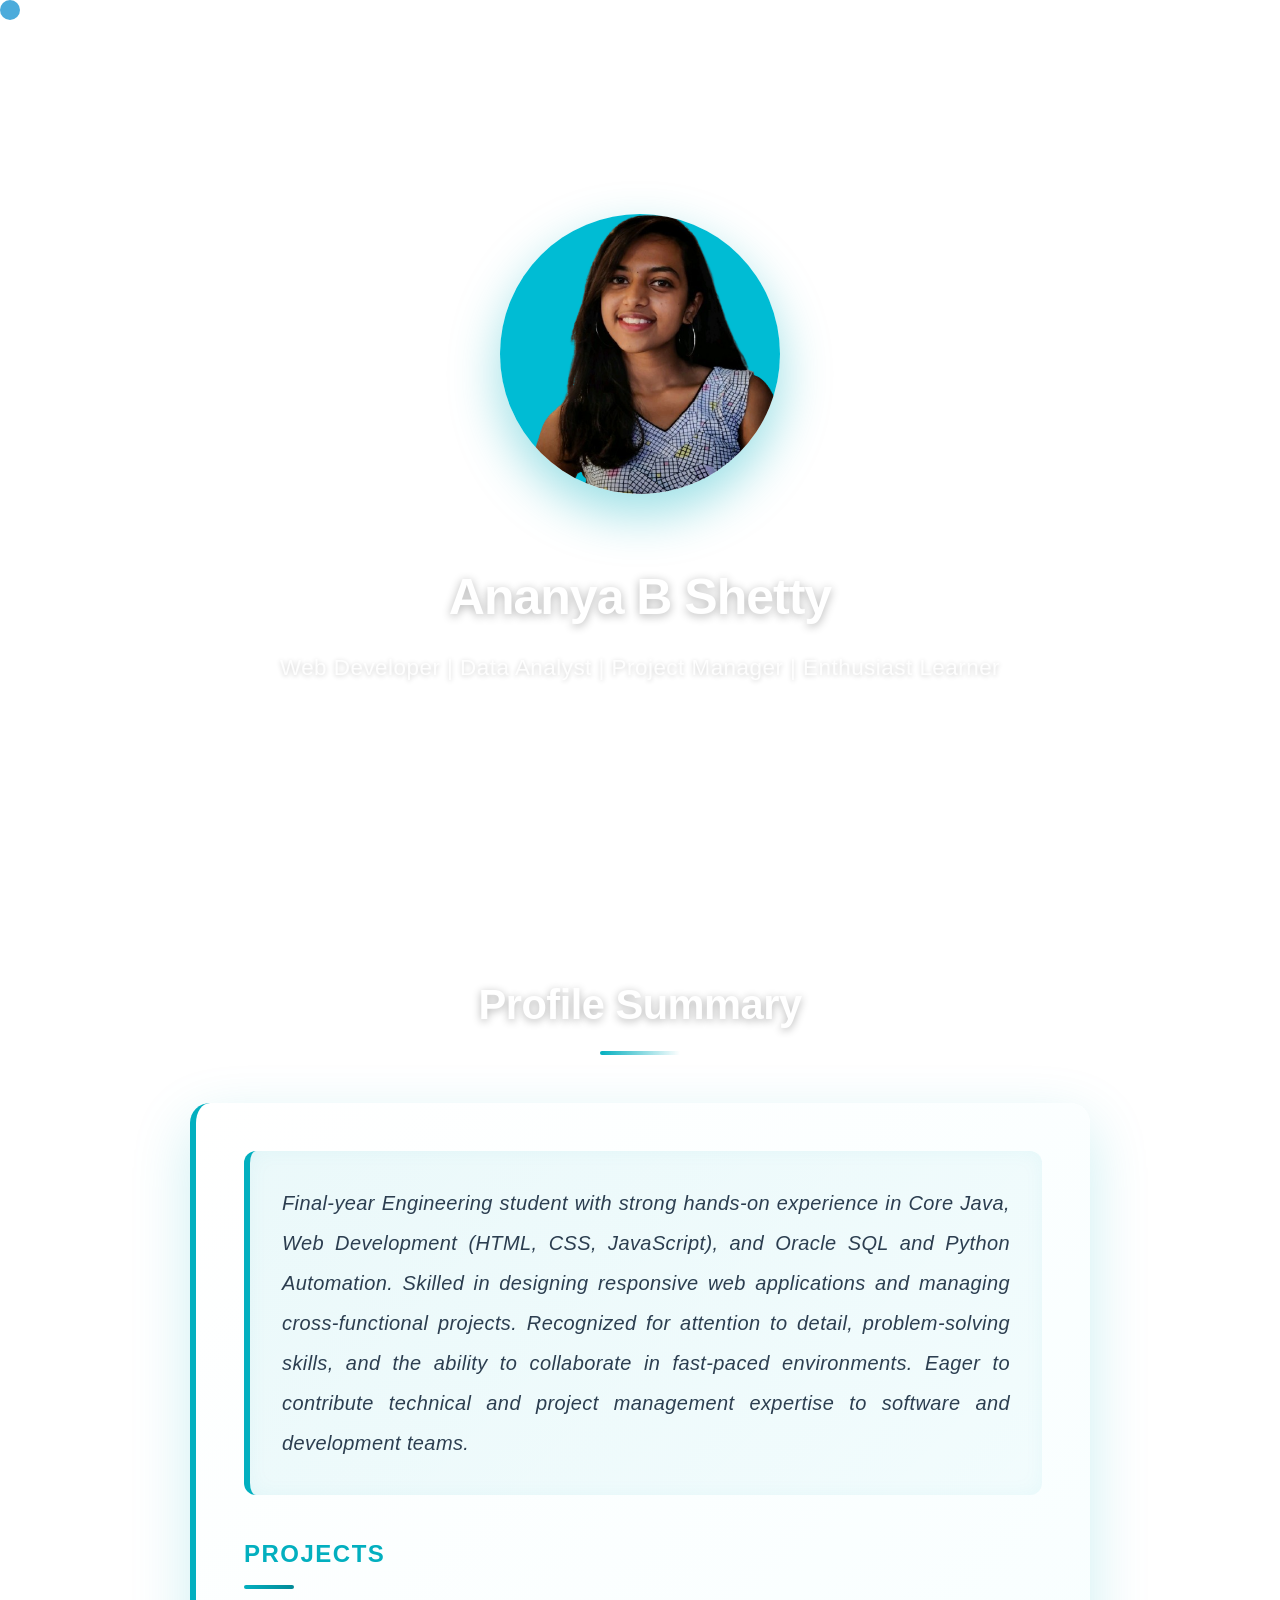
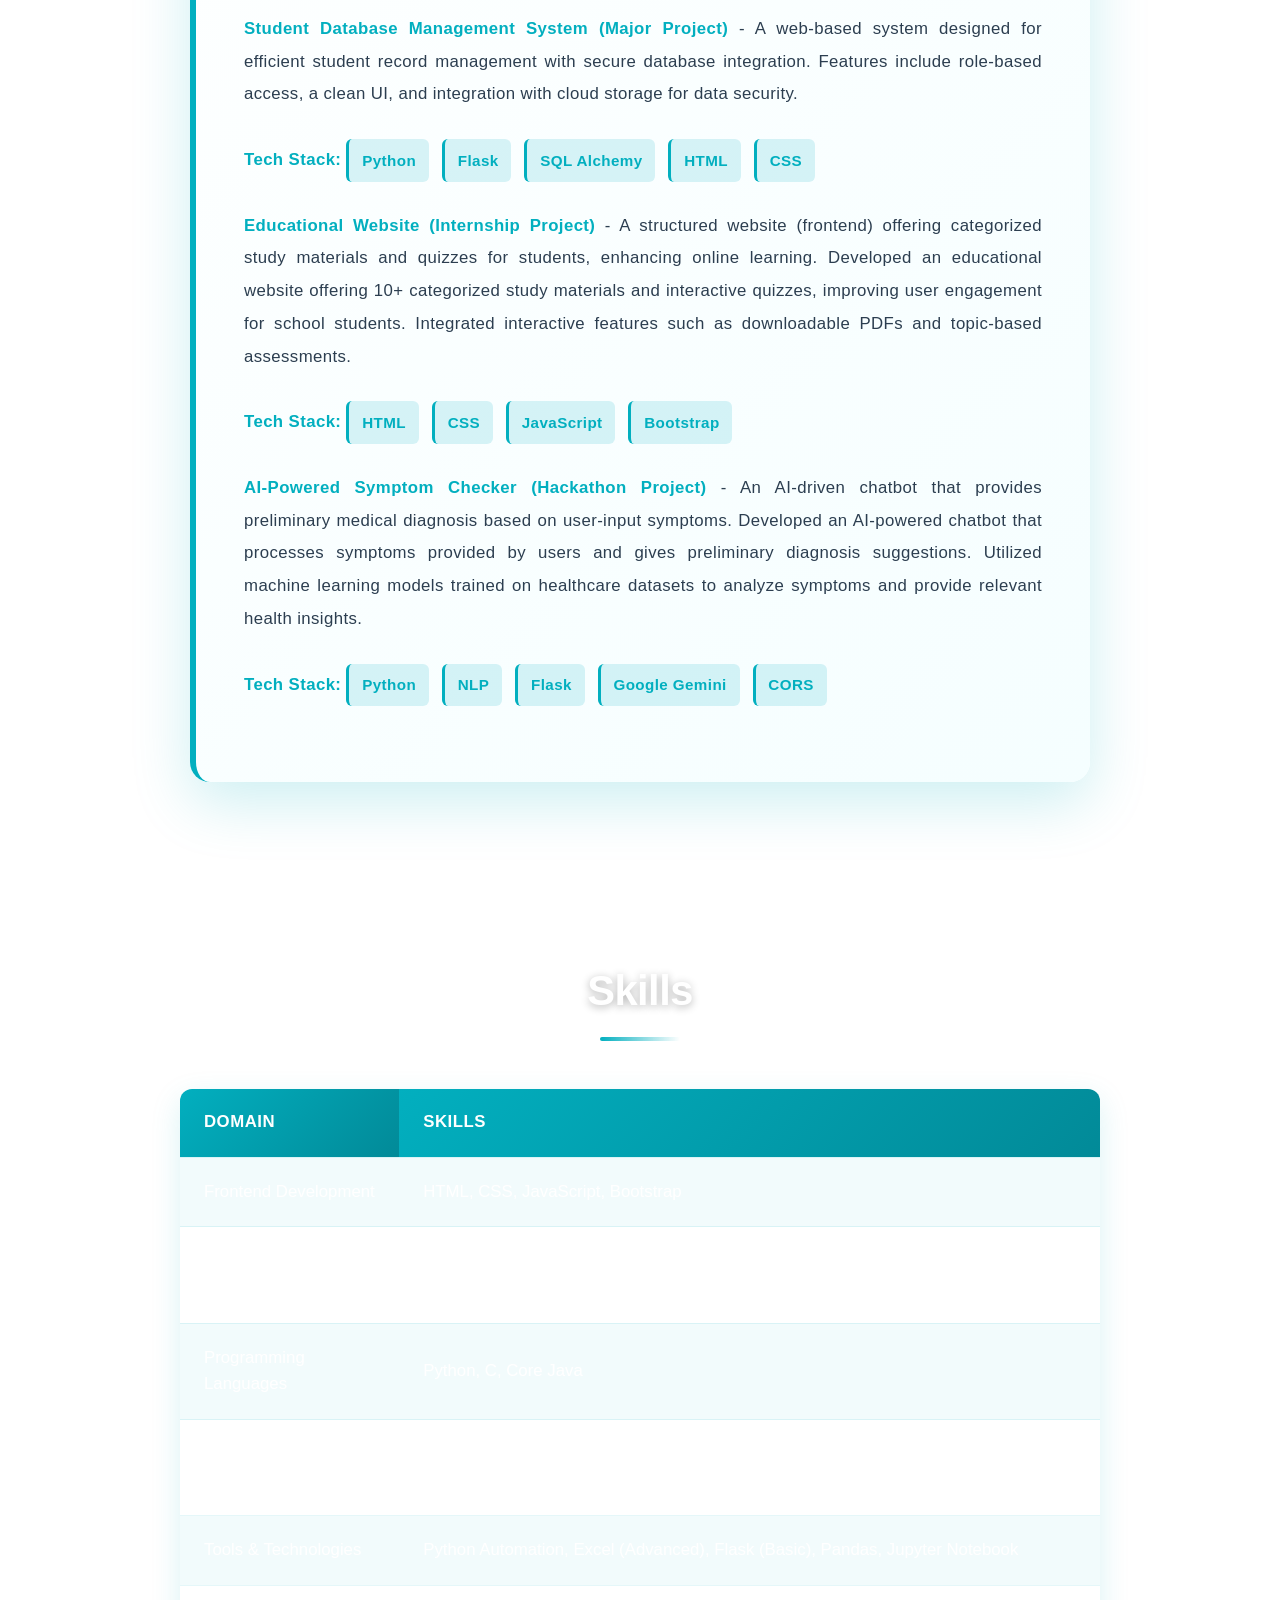
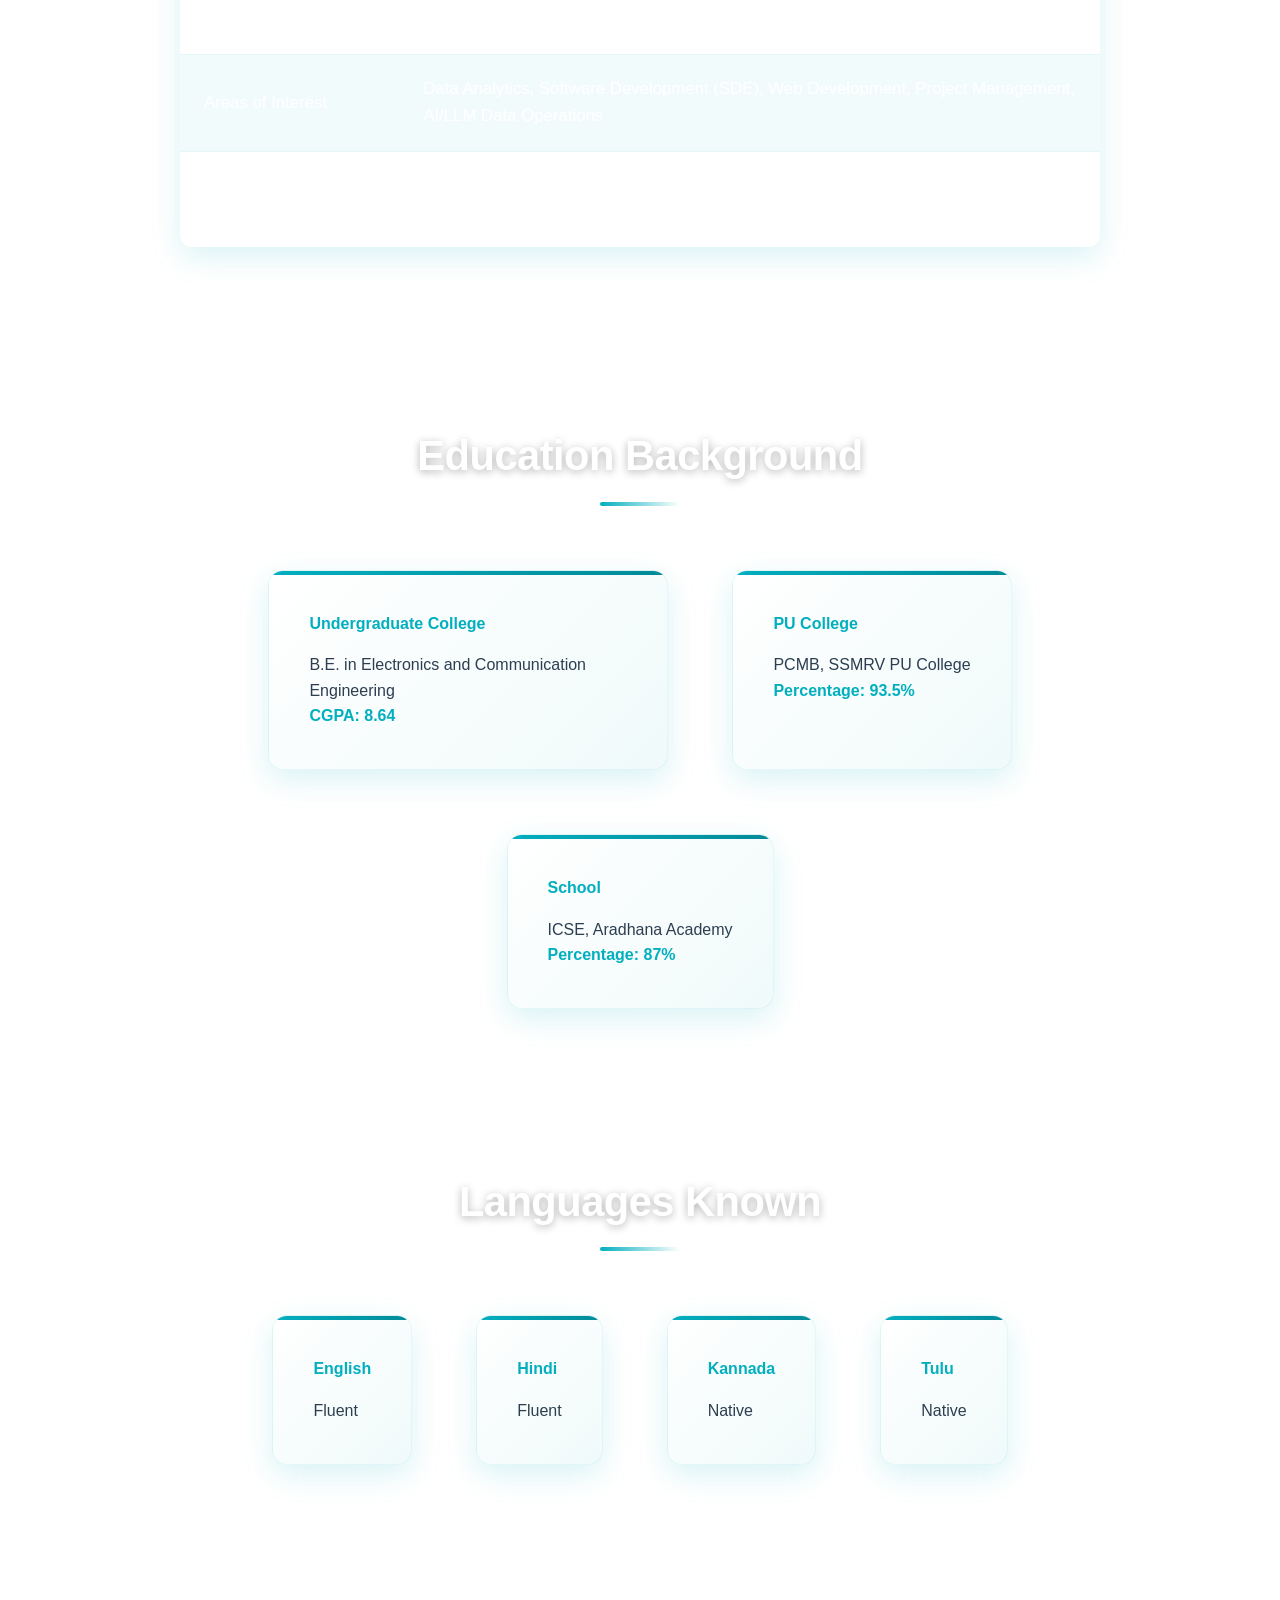
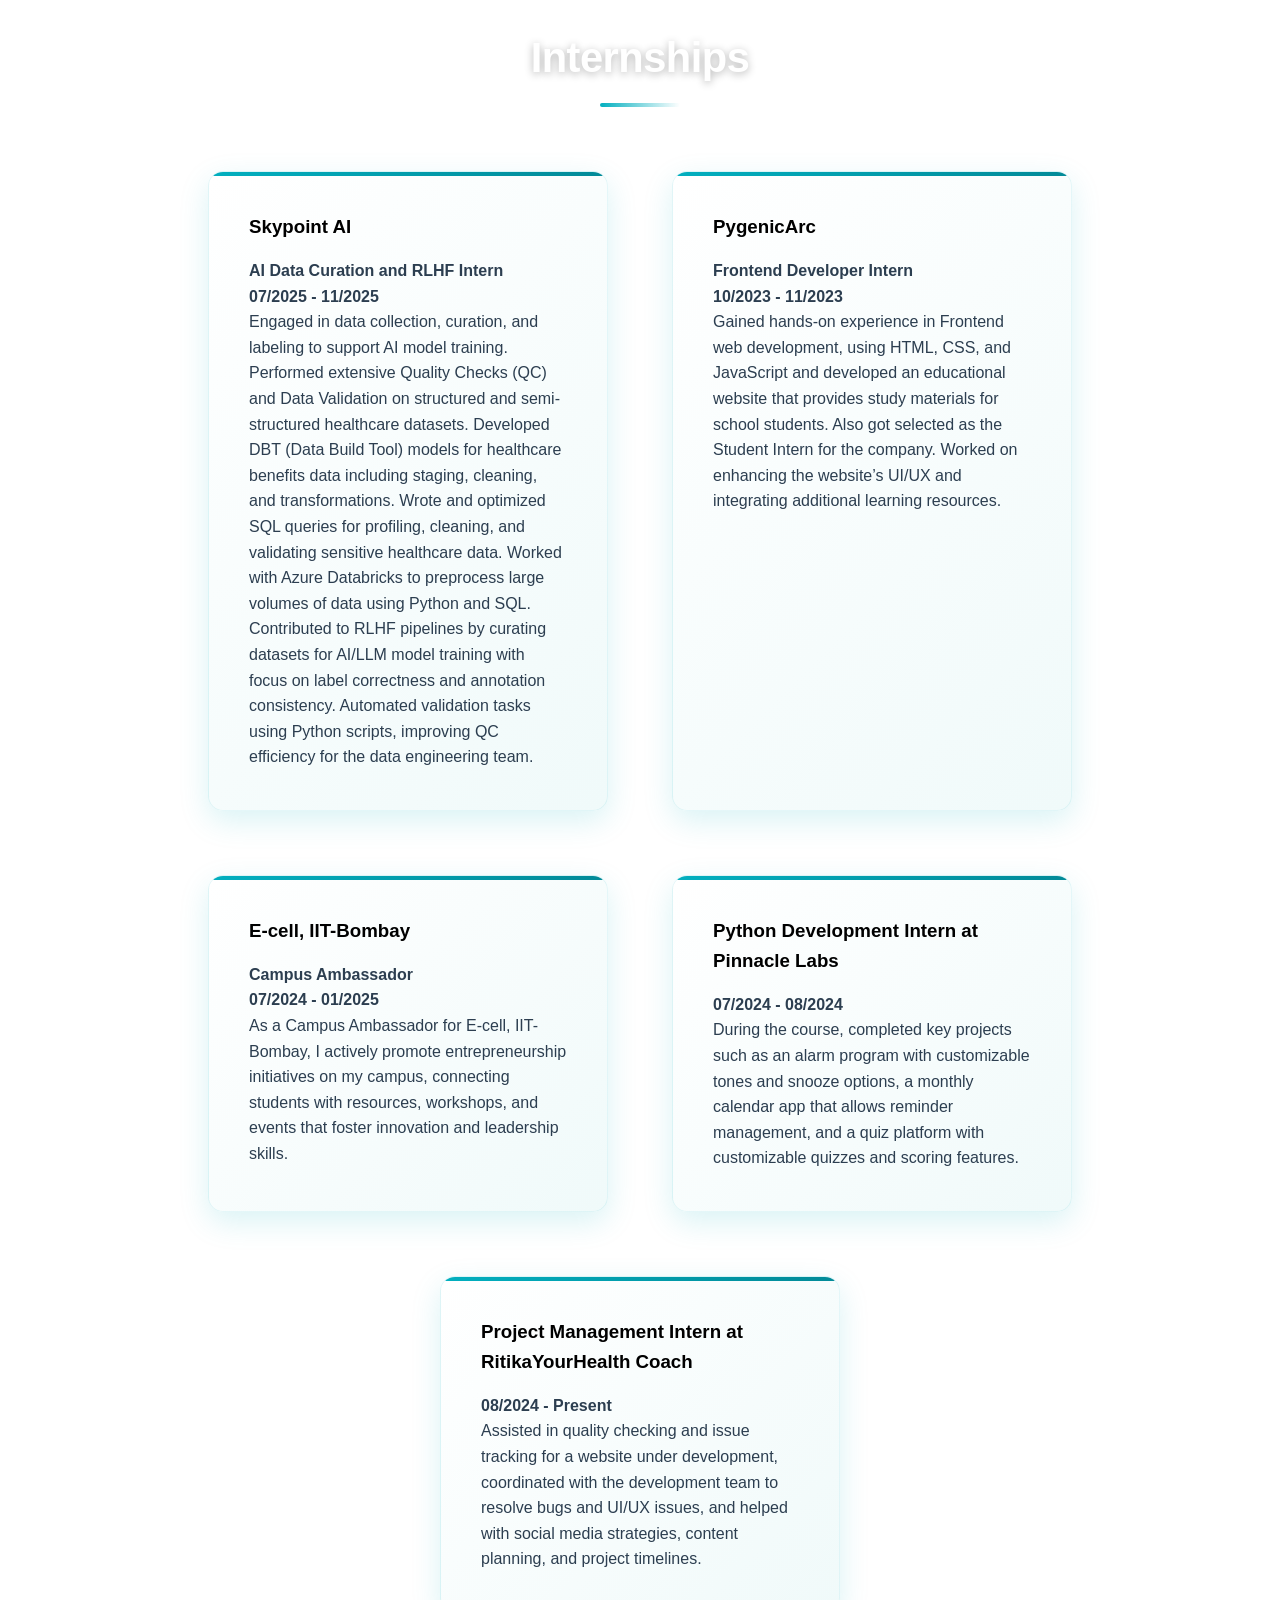
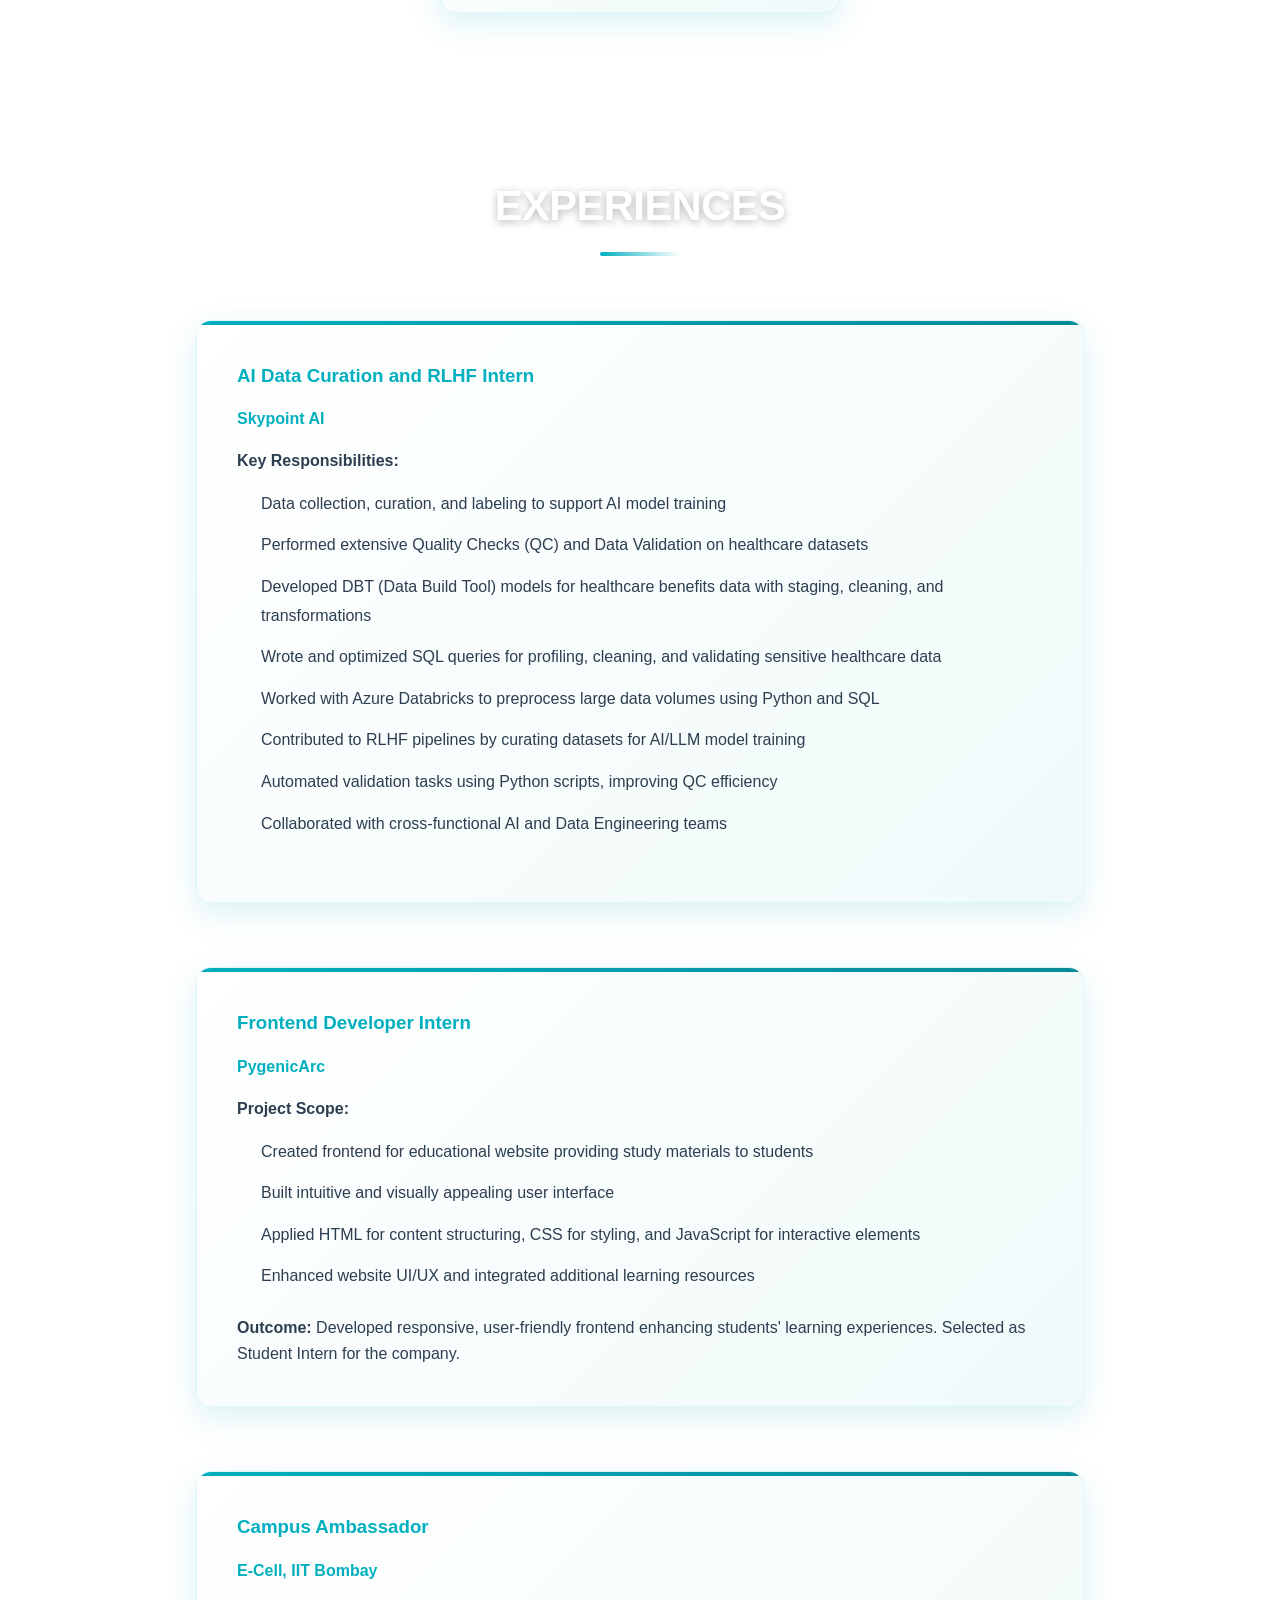
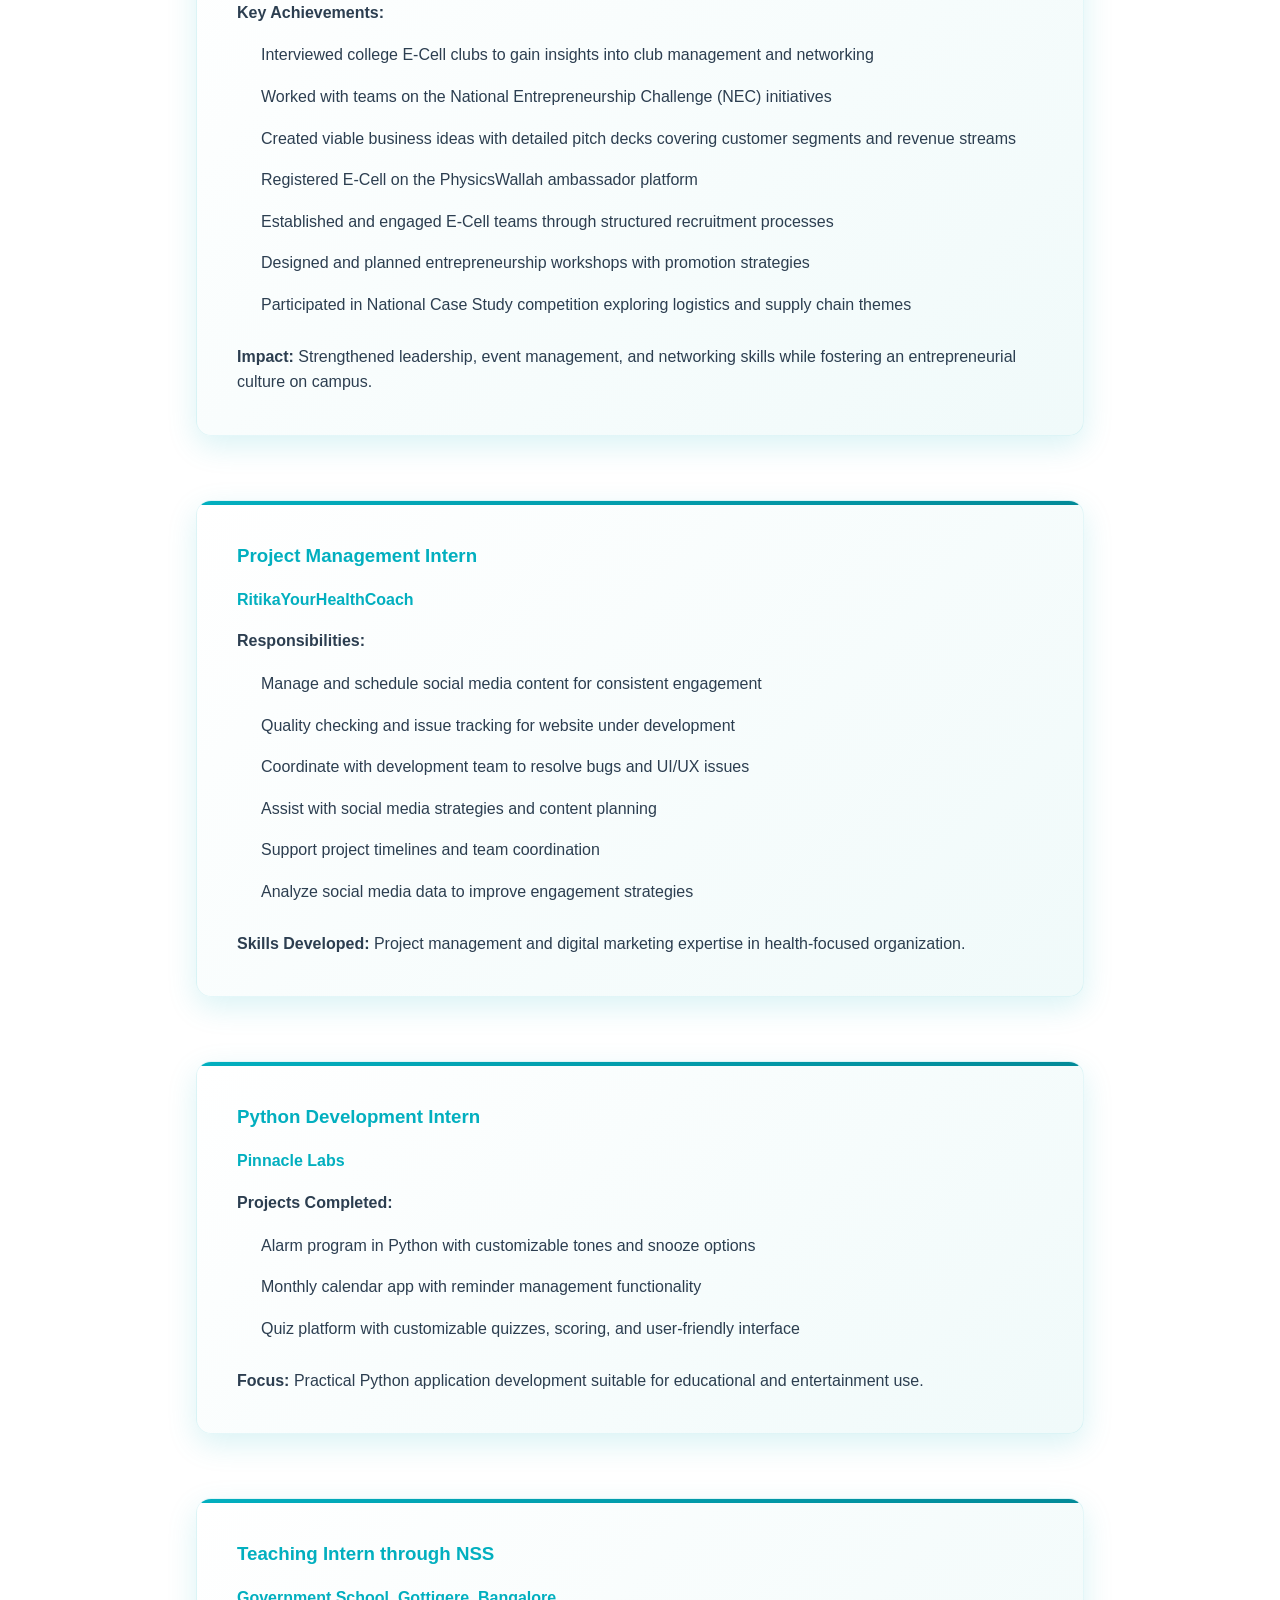
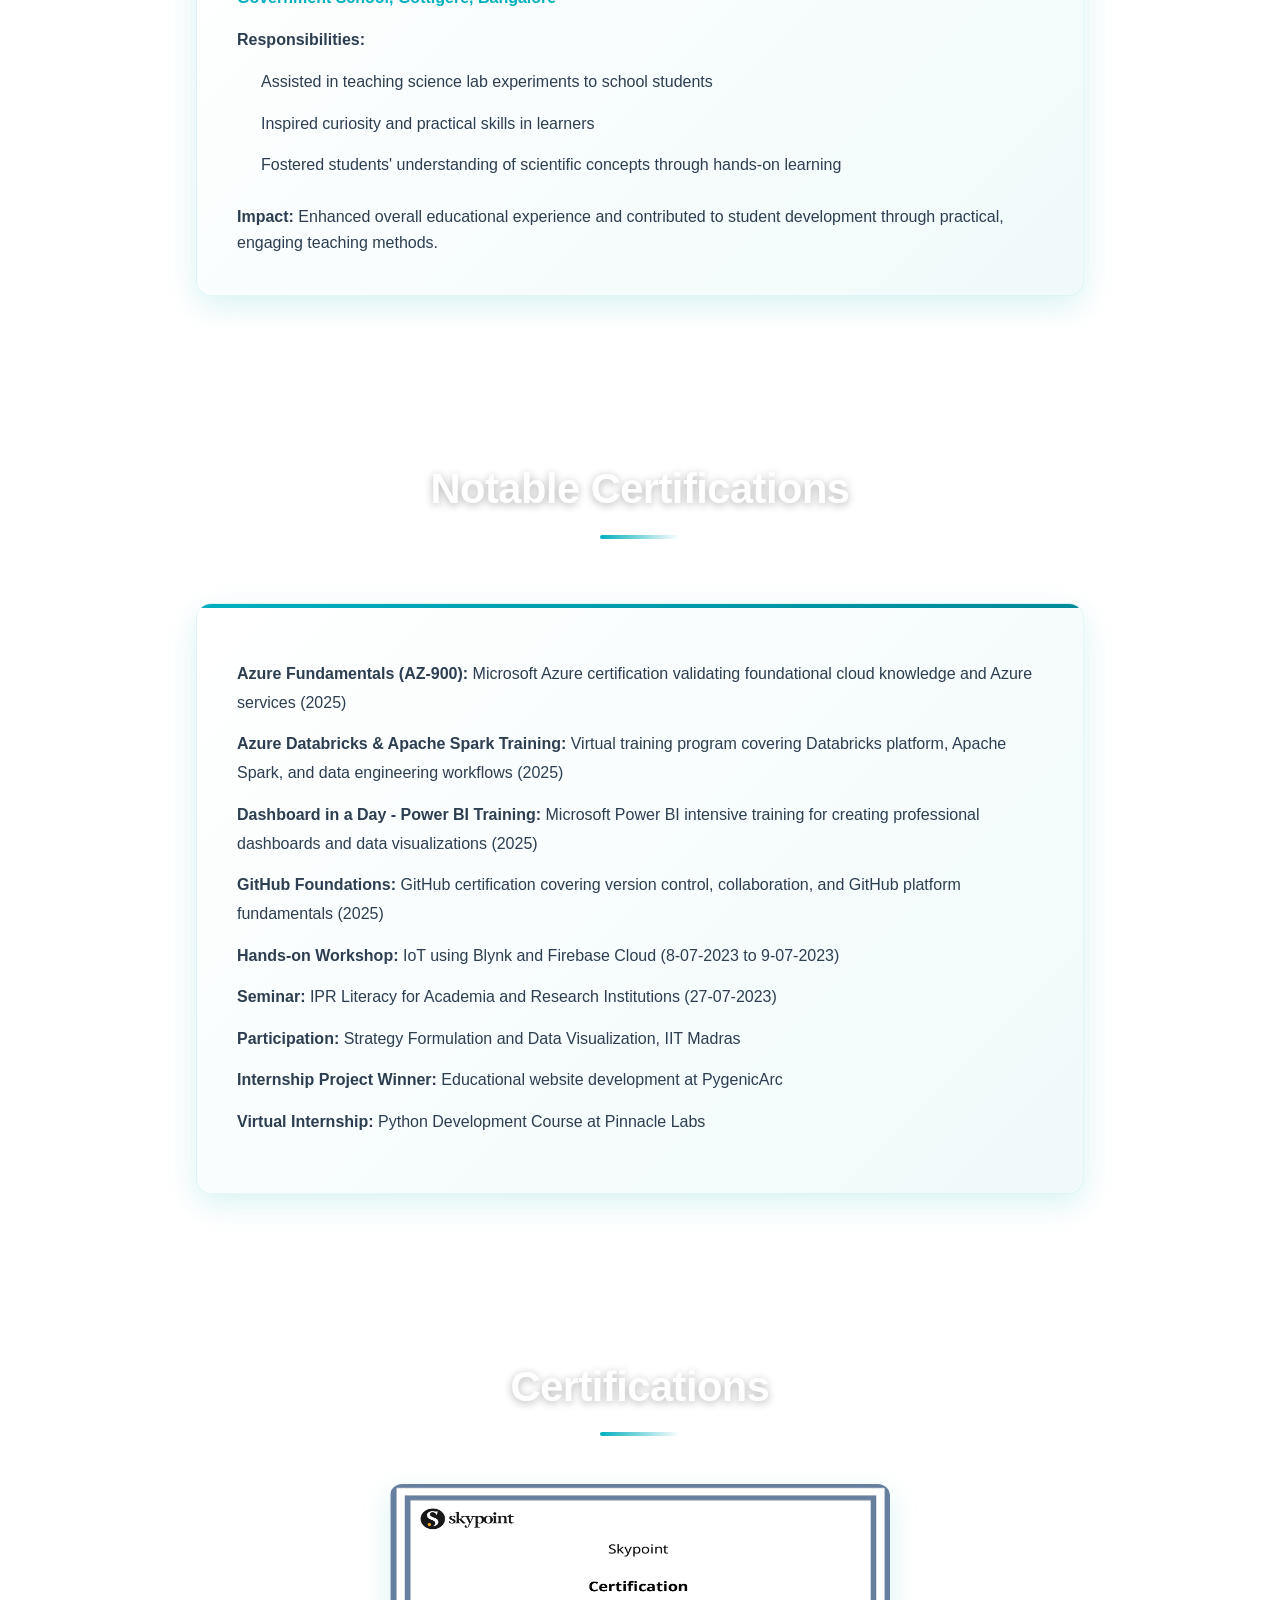
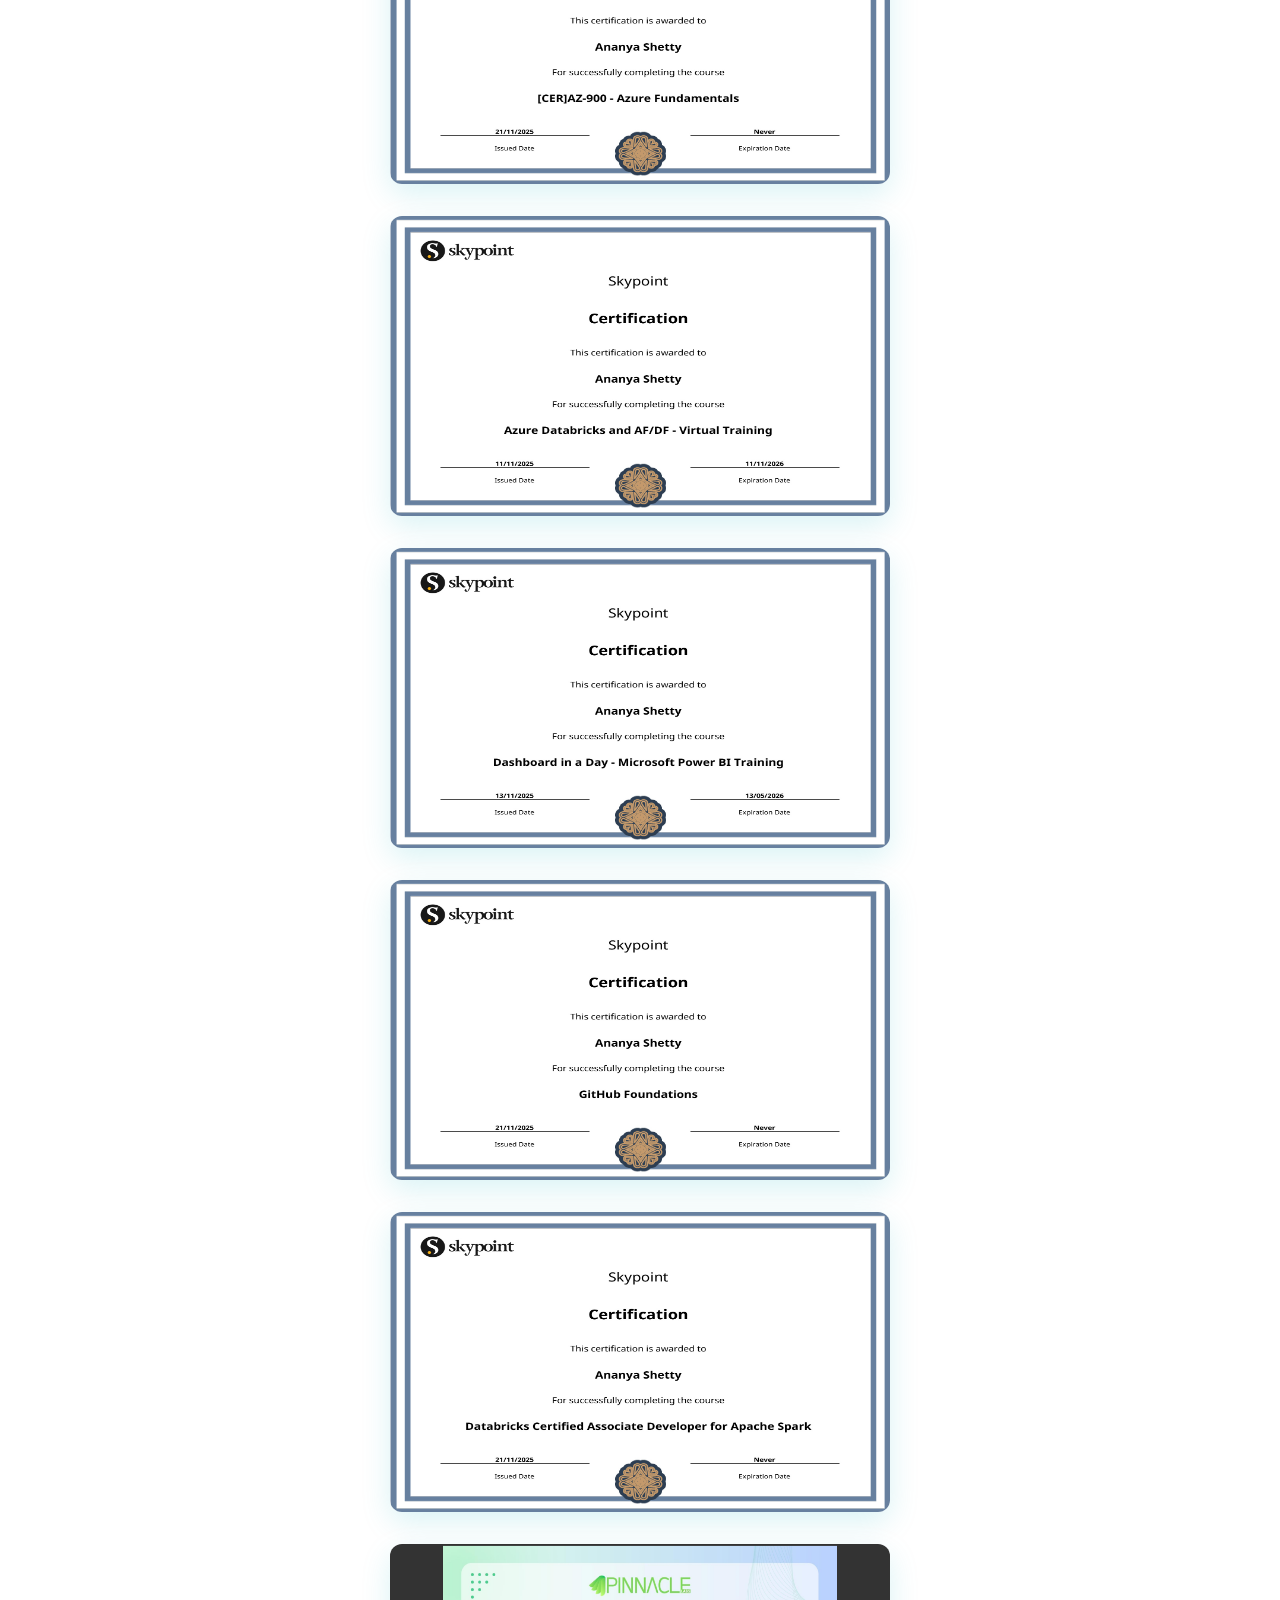
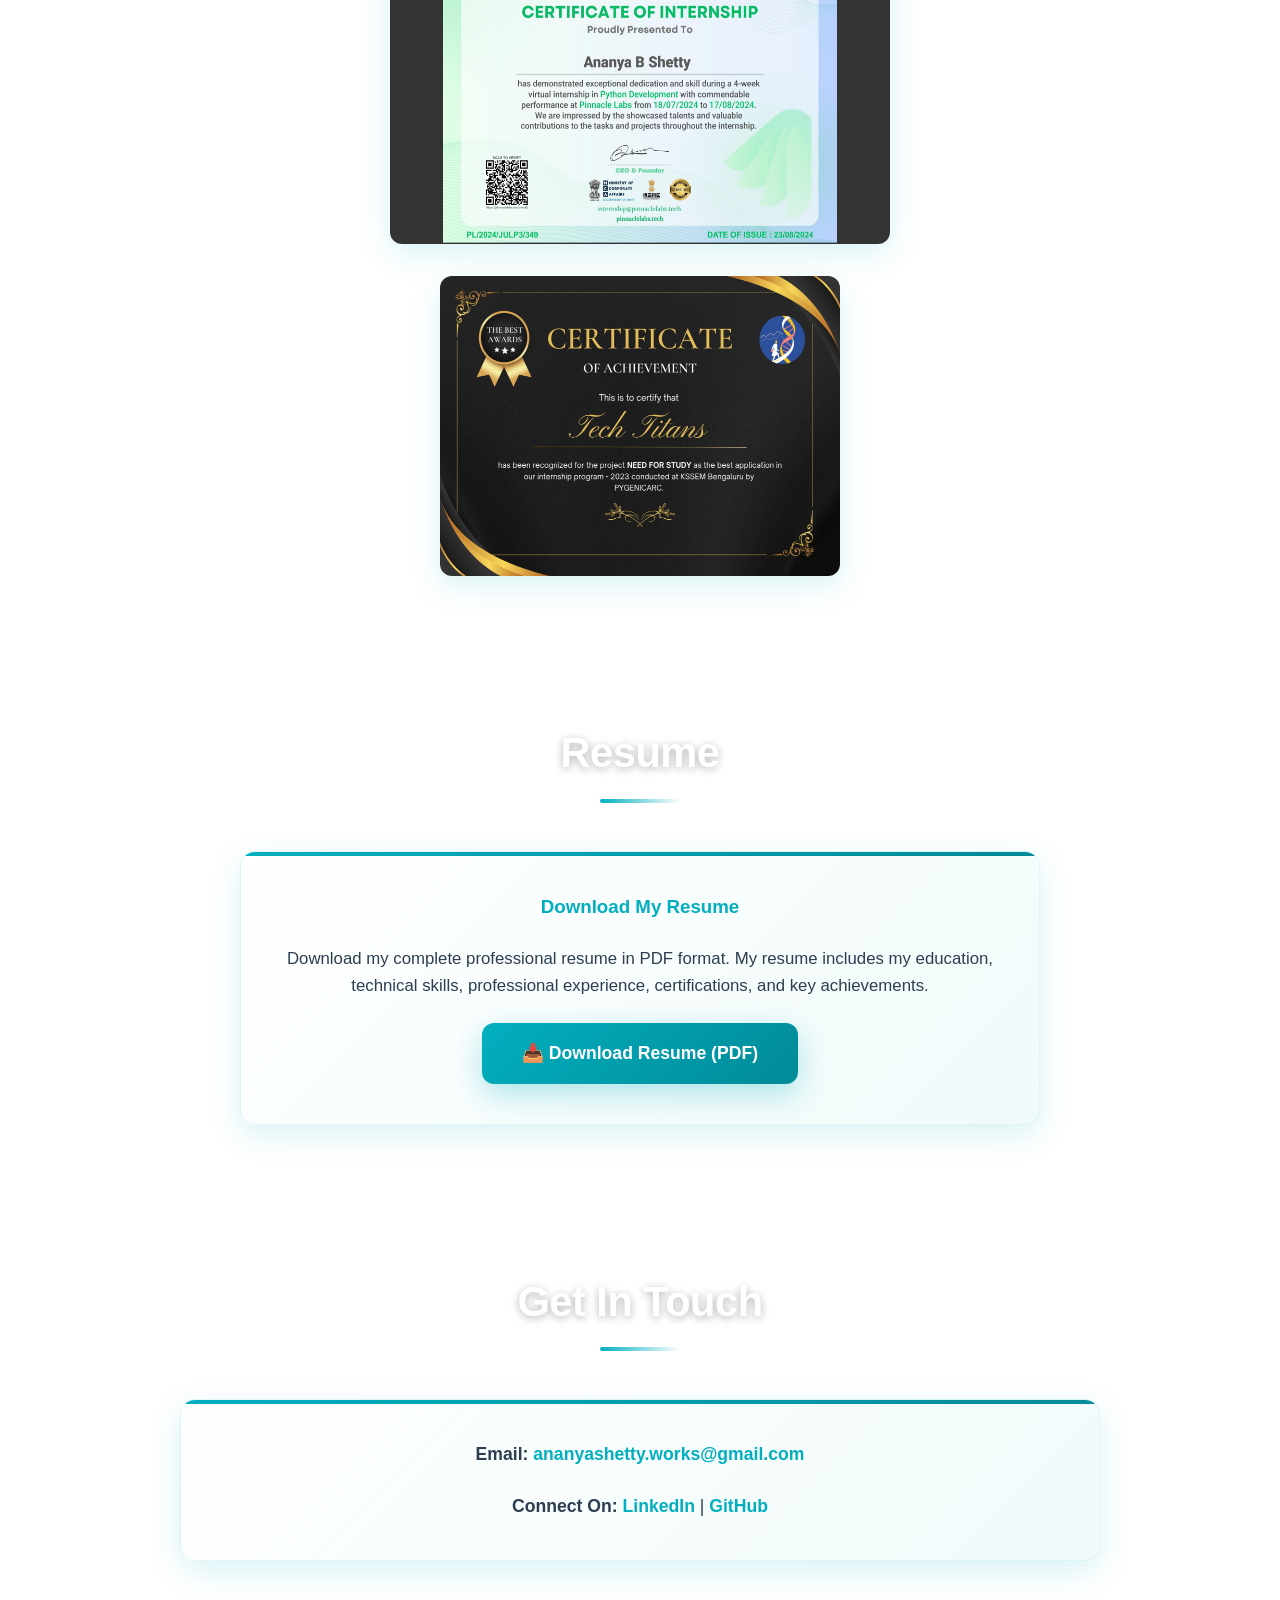
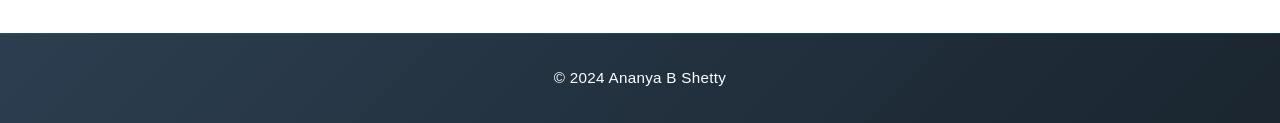
==== commit 579e0671: "Remove phone number from contact section and update resume Co-Authored-By: Claude Sonnet 5 <noreply@" ====
--- a/index.html
+++ b/index.html
@@ -1151,7 +1151,6 @@
         <div style="display: flex; justify-content: center; align-items: center; margin: 0 auto;">
             <div class="card" style="max-width: 1000px; text-align: center; width: 100%; margin: 0 auto;">
                 <p style="font-size: 1.1rem; margin-bottom: 1.5rem;"><strong>Email:</strong> <a href="mailto:ananyashetty.works@gmail.com">ananyashetty.works@gmail.com</a></p>
-                <p style="font-size: 1.1rem; margin-bottom: 1.5rem;"><strong>Phone:</strong> <a href="tel:+919880919663">+91 9880919663</a></p>
                 <p style="font-size: 1.1rem;"><strong>Connect On:</strong> <a href="https://www.linkedin.com/in/ananya-b-shetty-8a9676241" target="_blank">LinkedIn</a> | <a href="https://www.github.com/ananyabshetty" target="_blank">GitHub</a></p>
             </div>
         </div>
@@ -1195,4 +1194,4 @@
         });
     </script>
 </body>
-</html>
+</html>
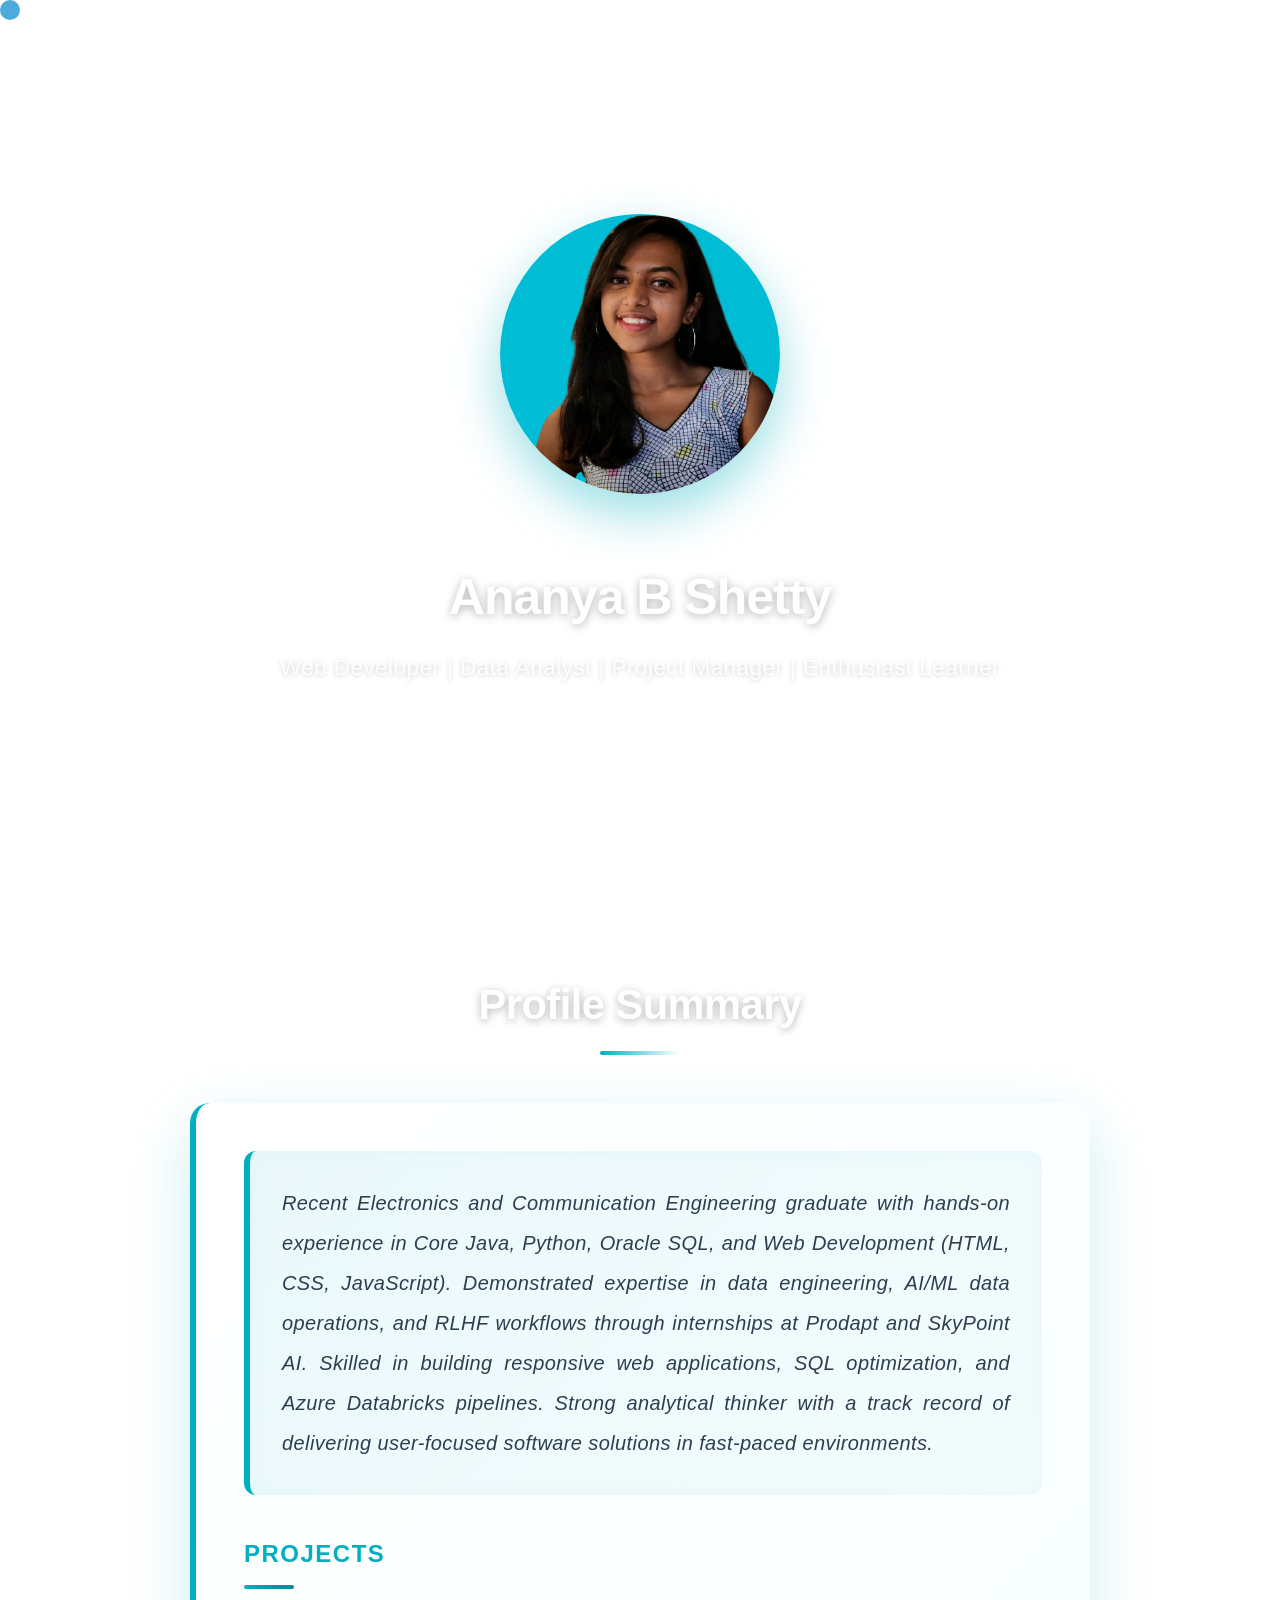
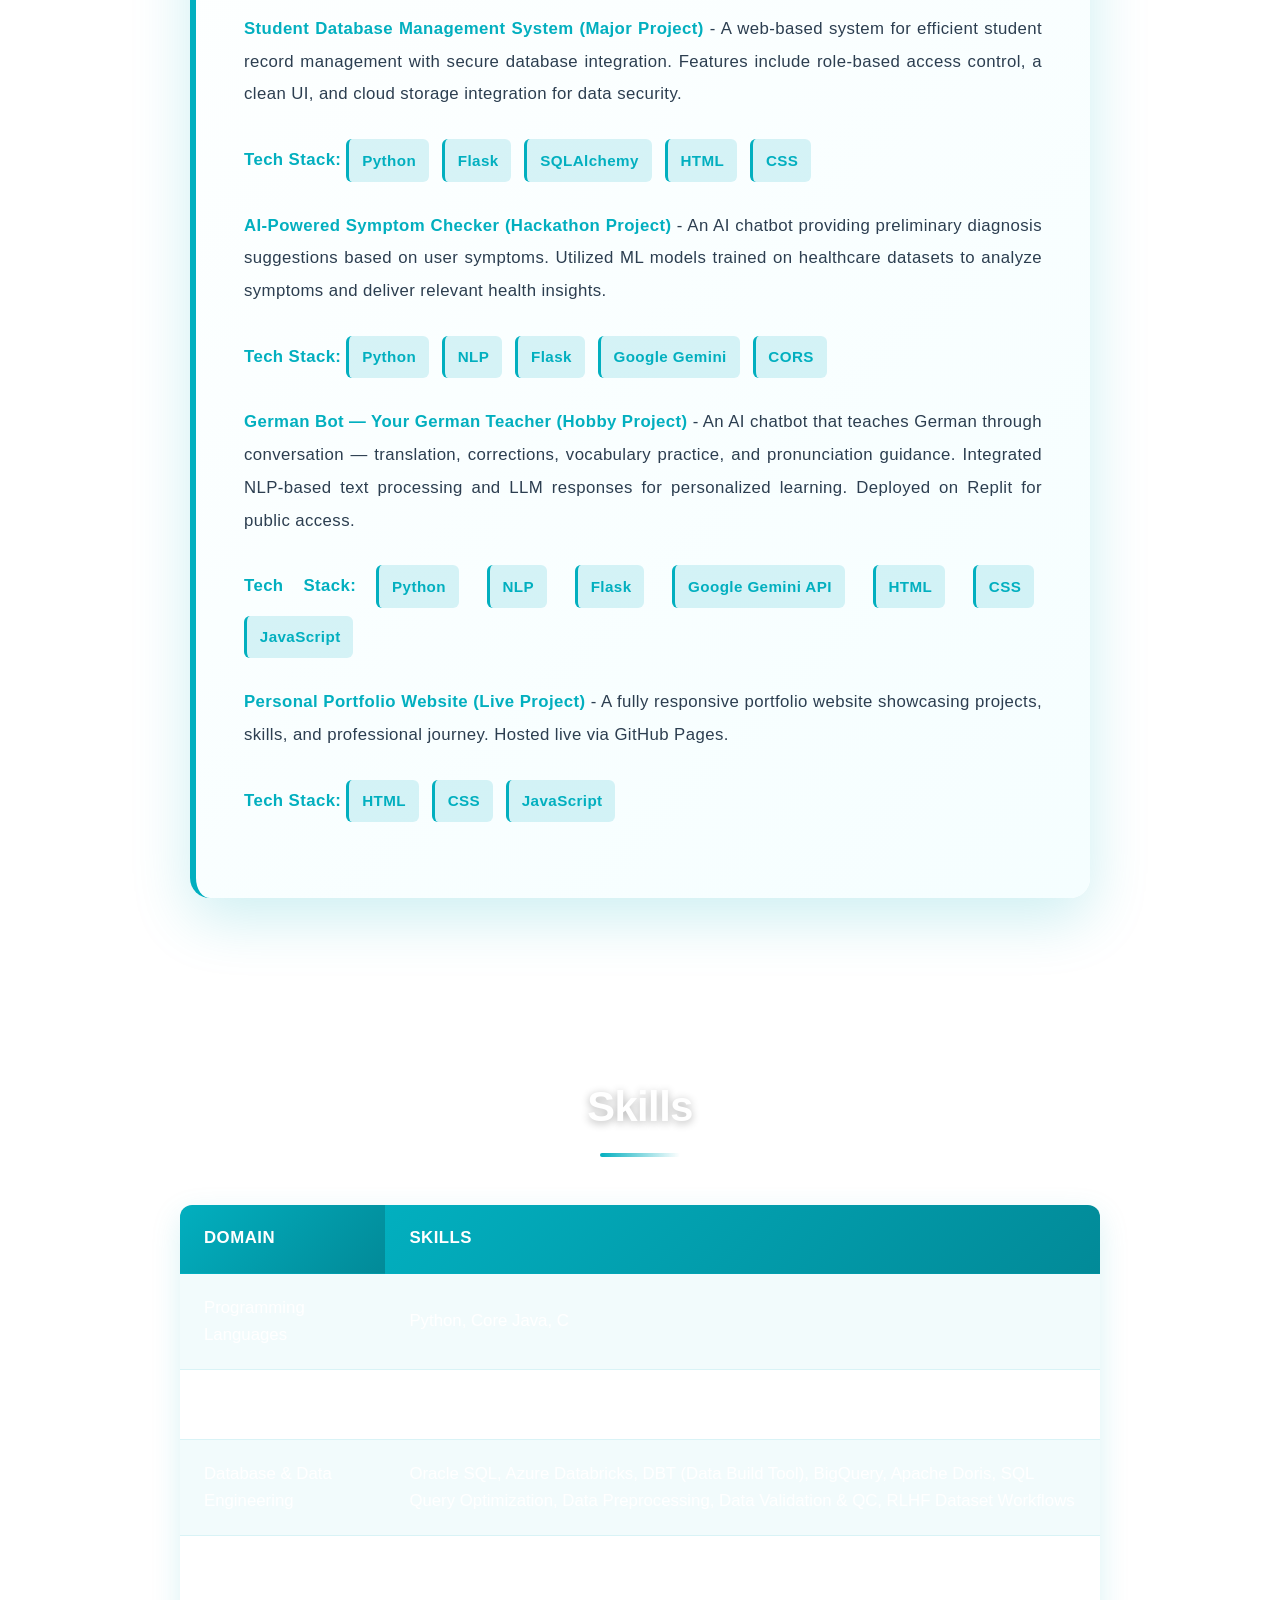
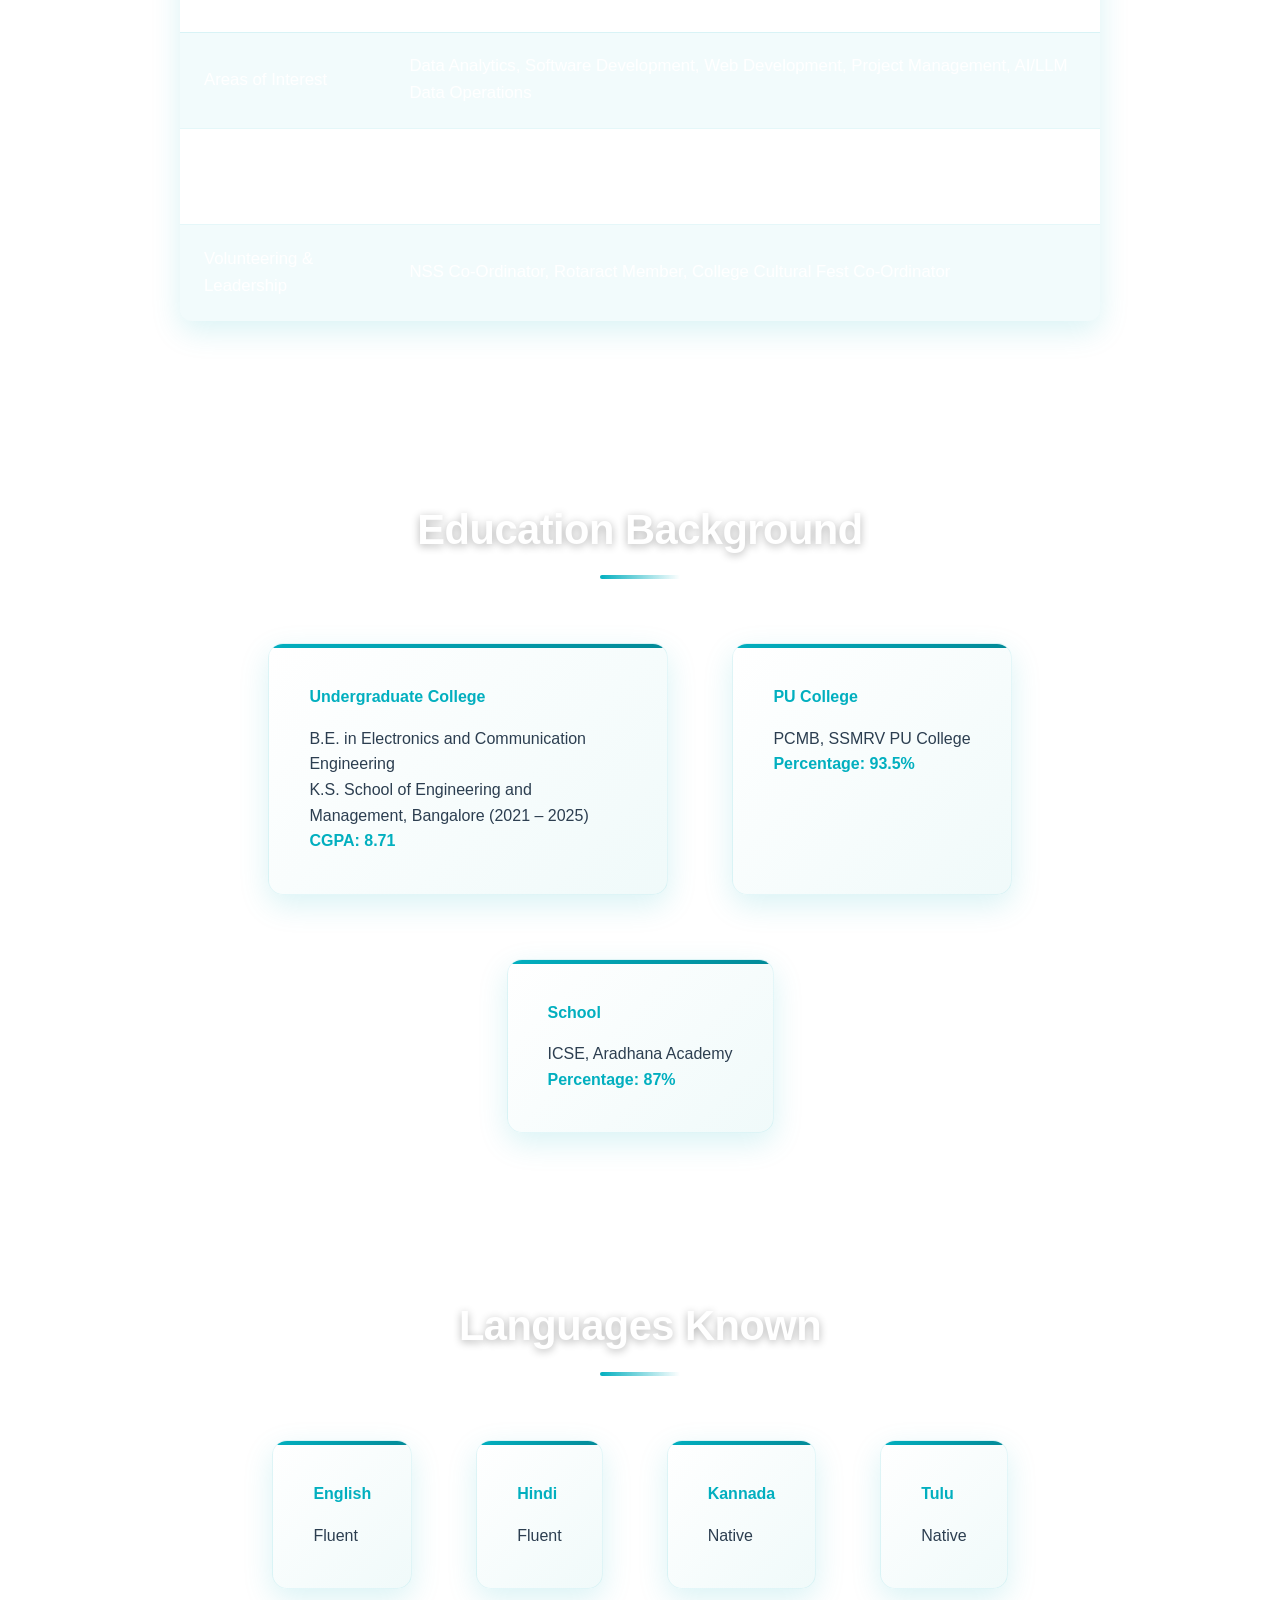
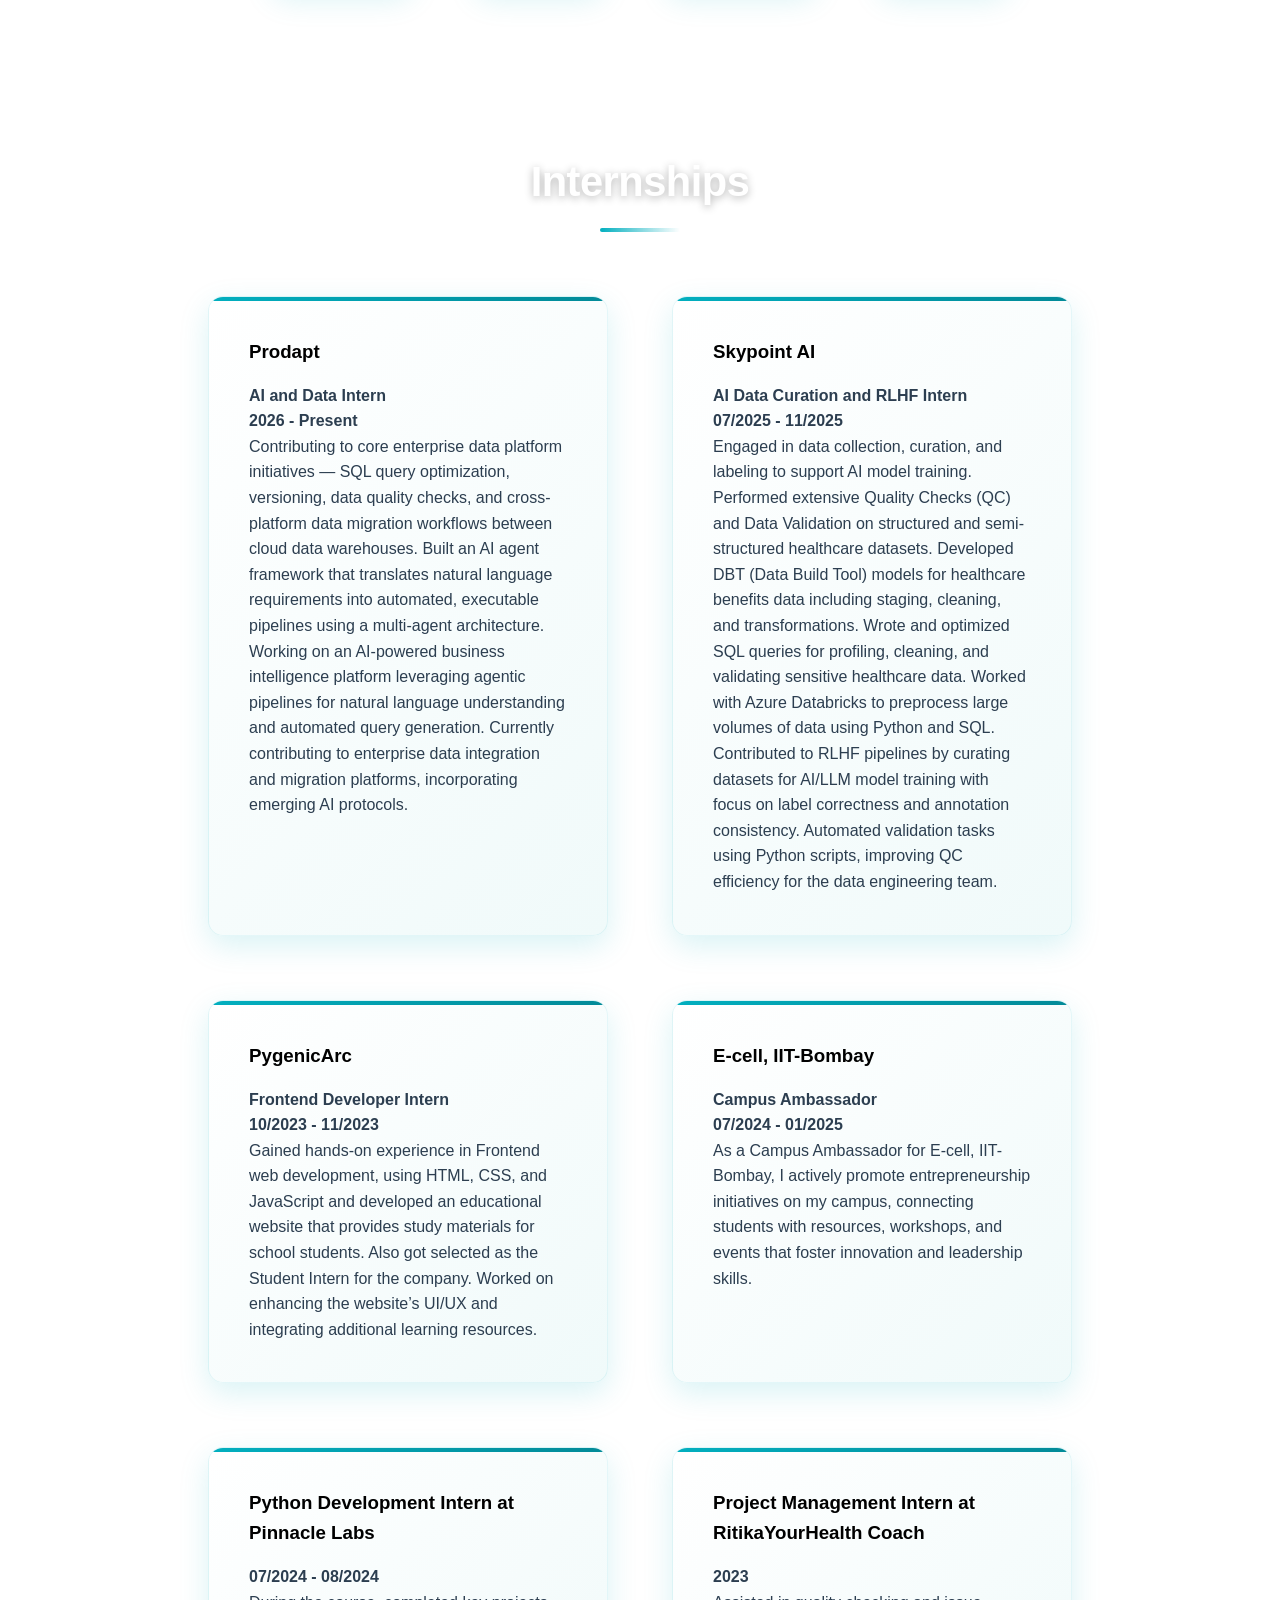
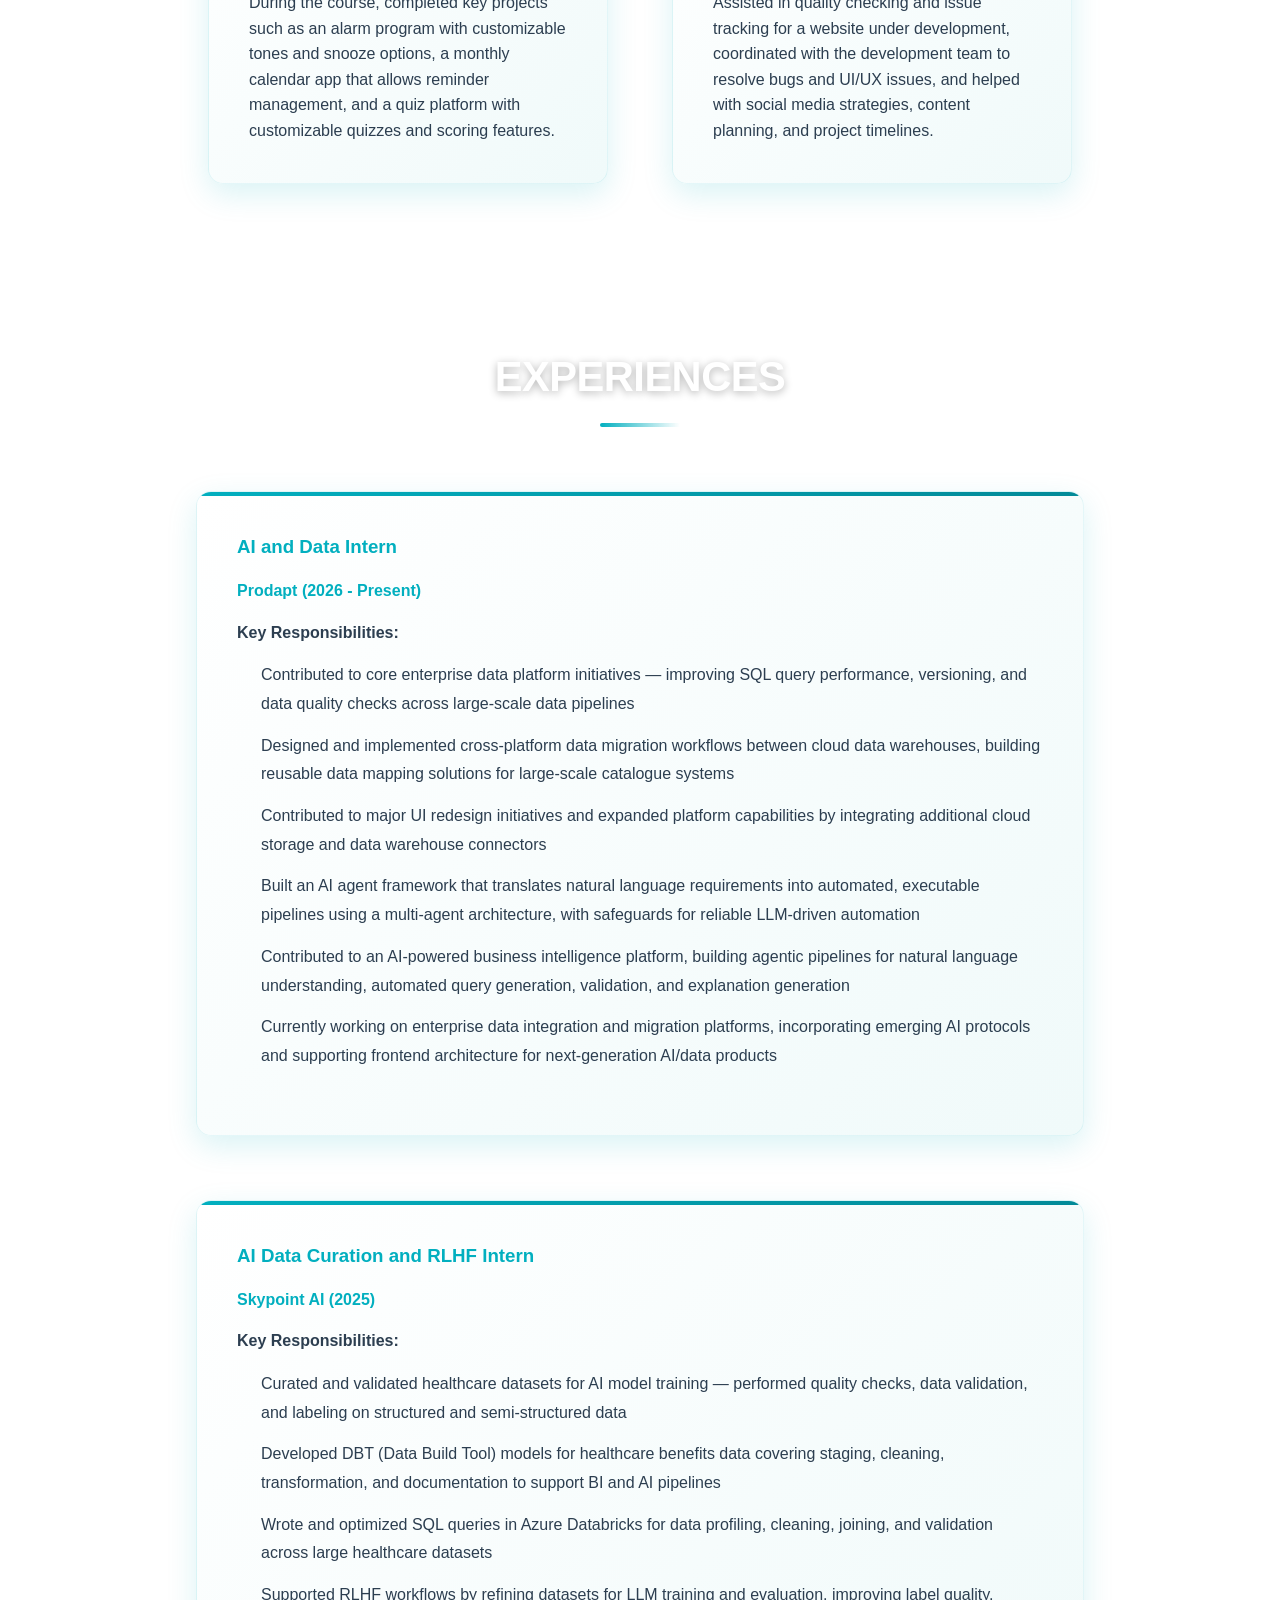
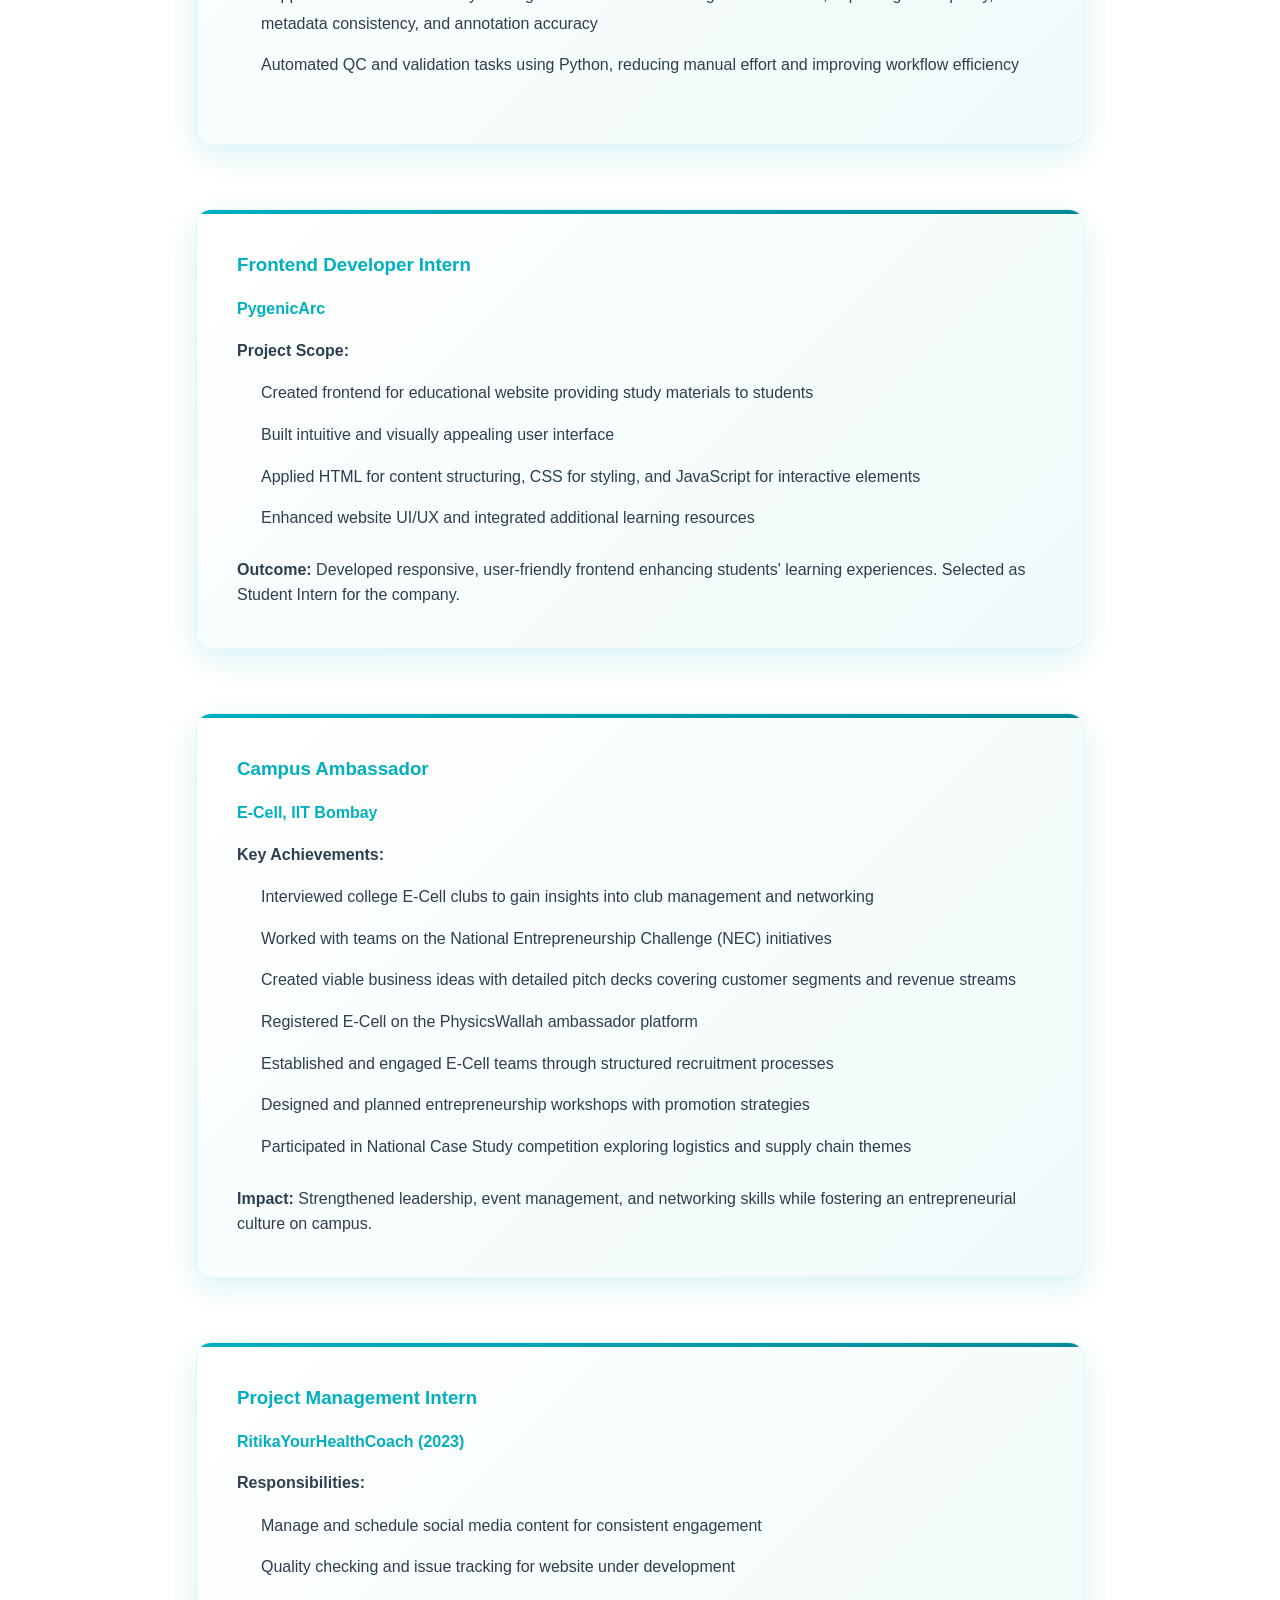
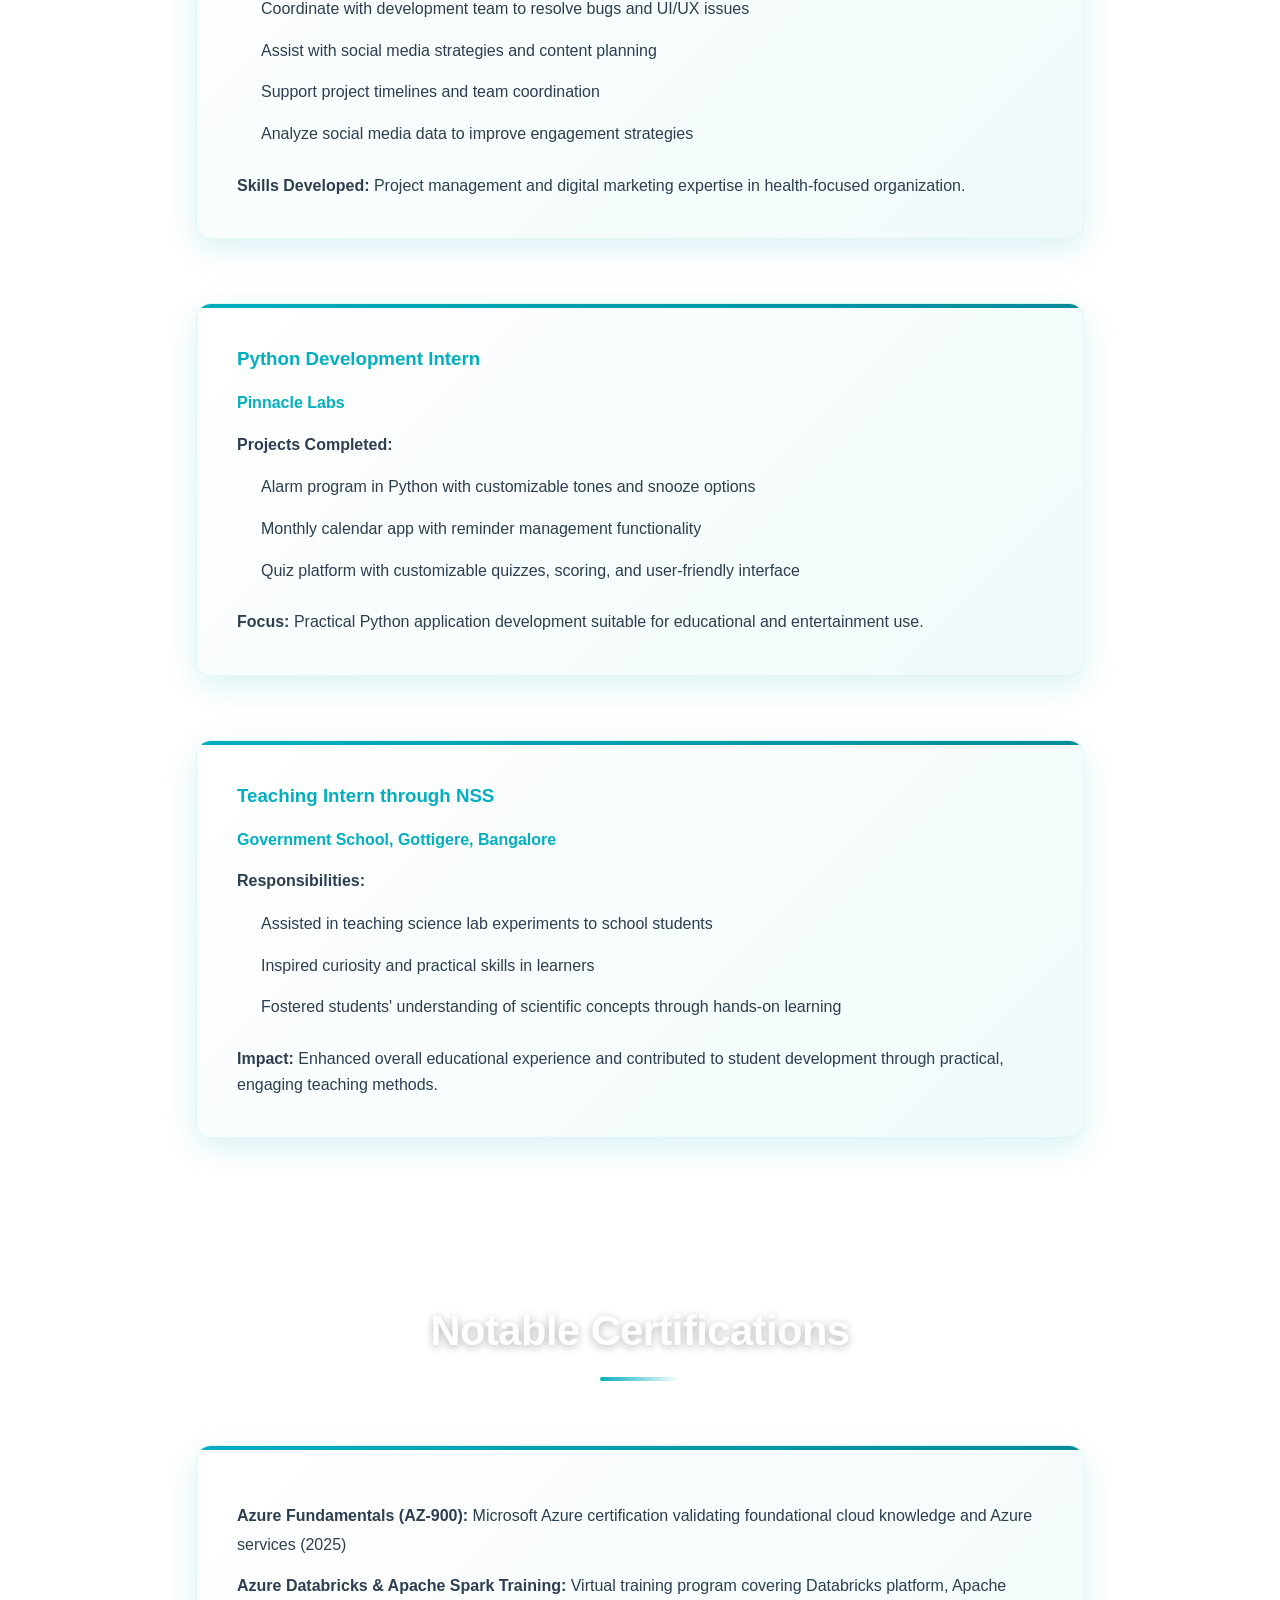
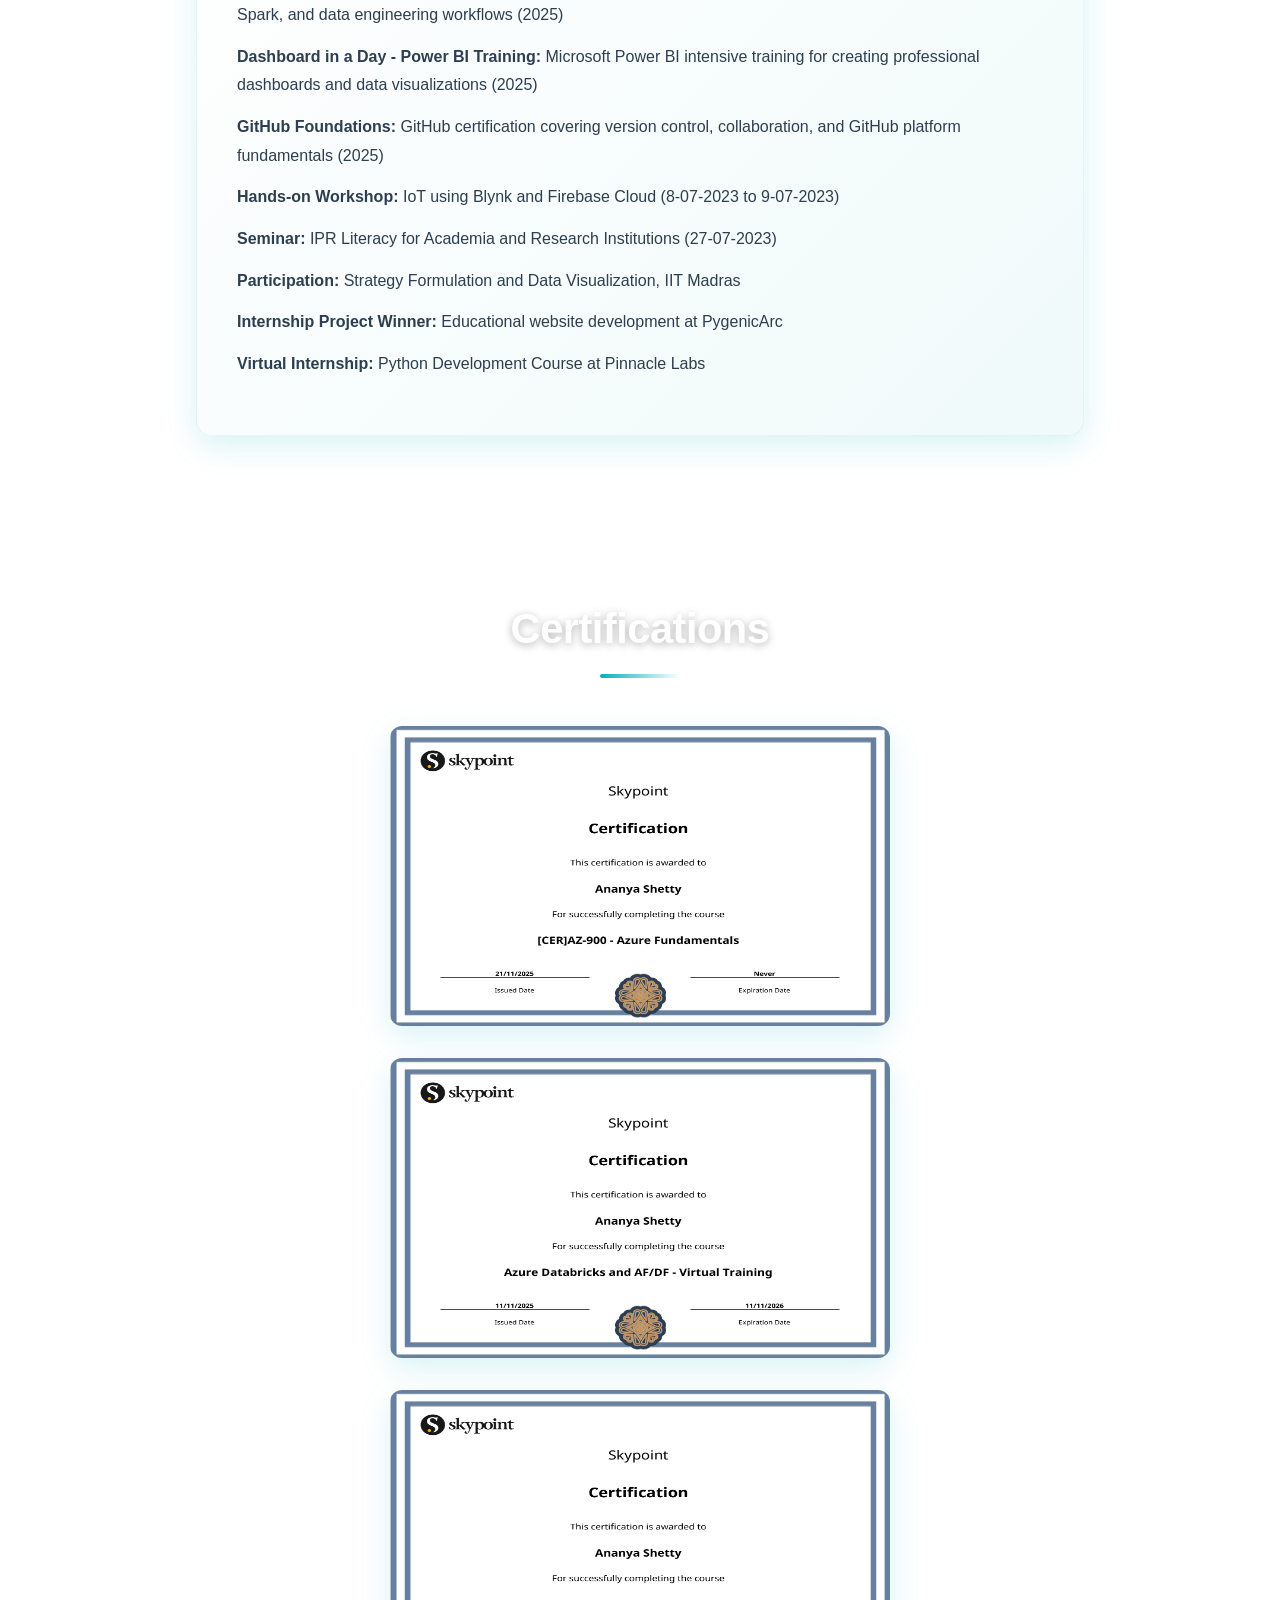
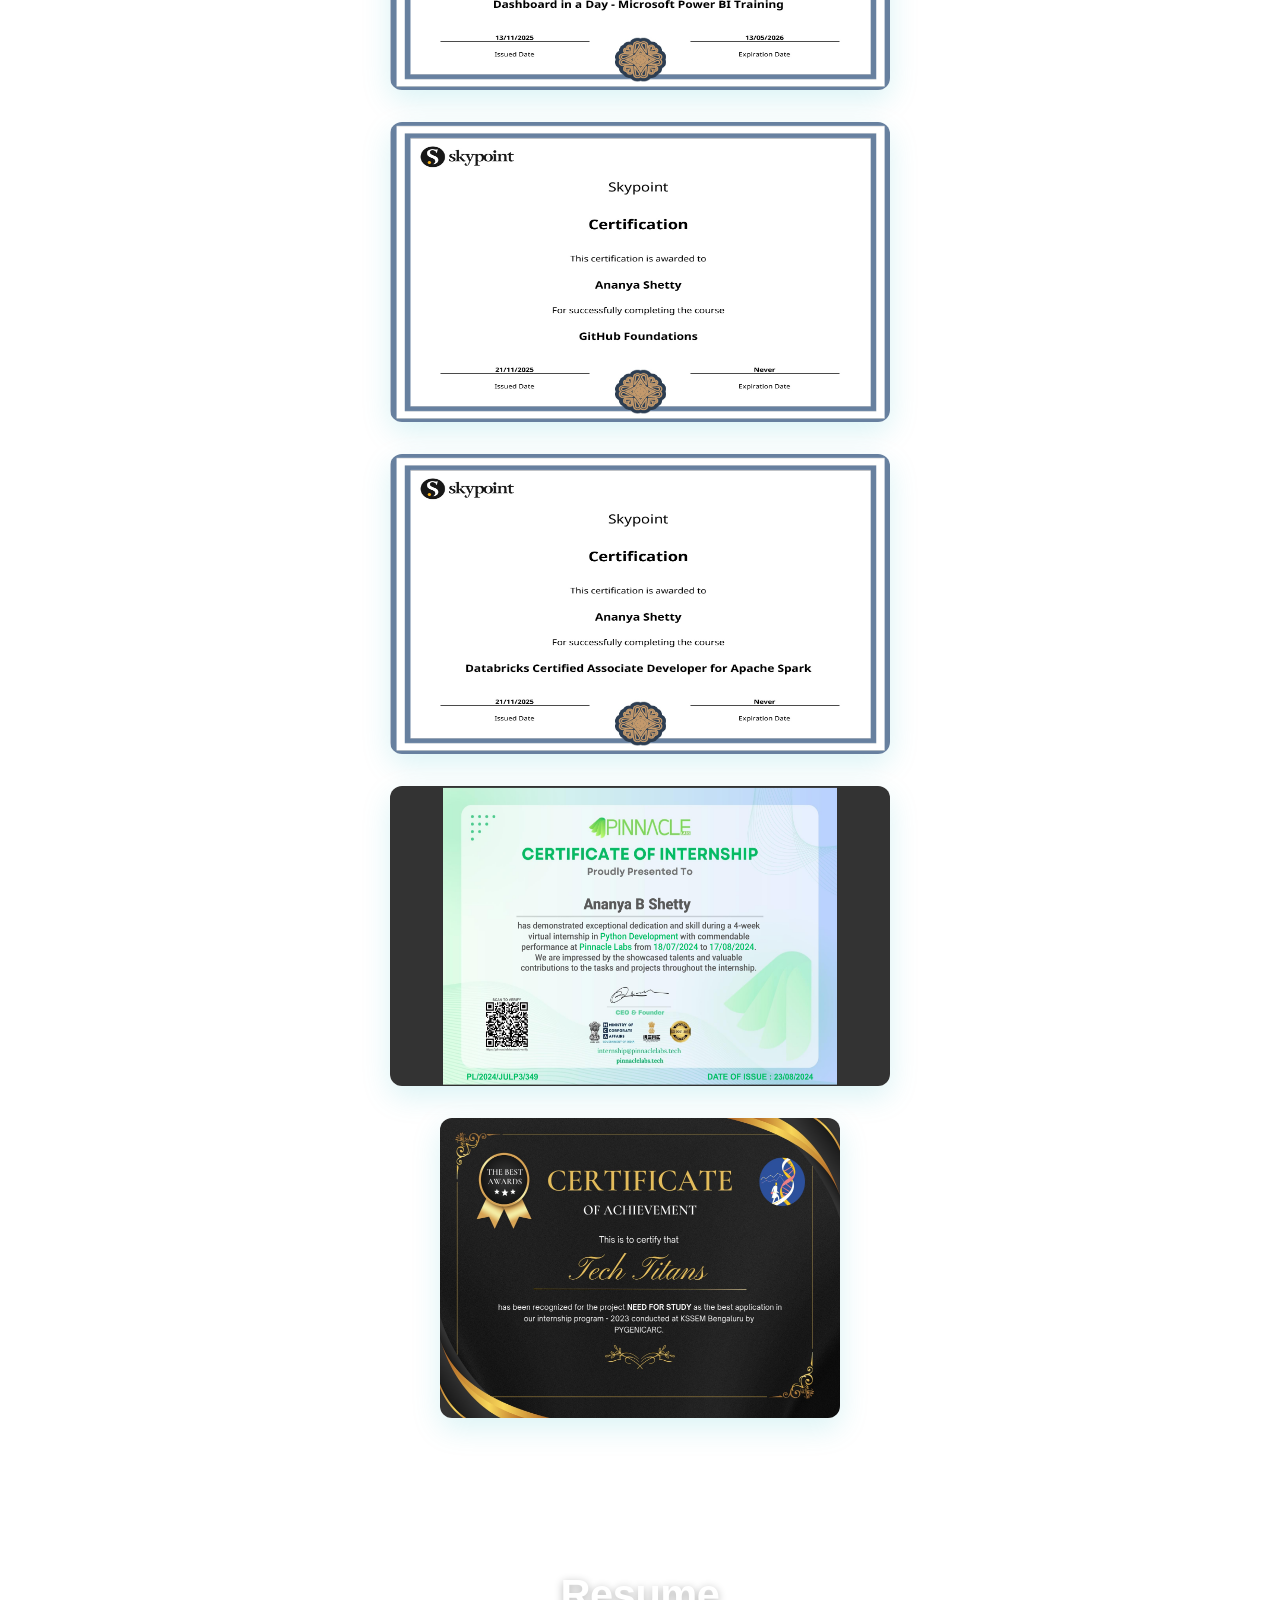
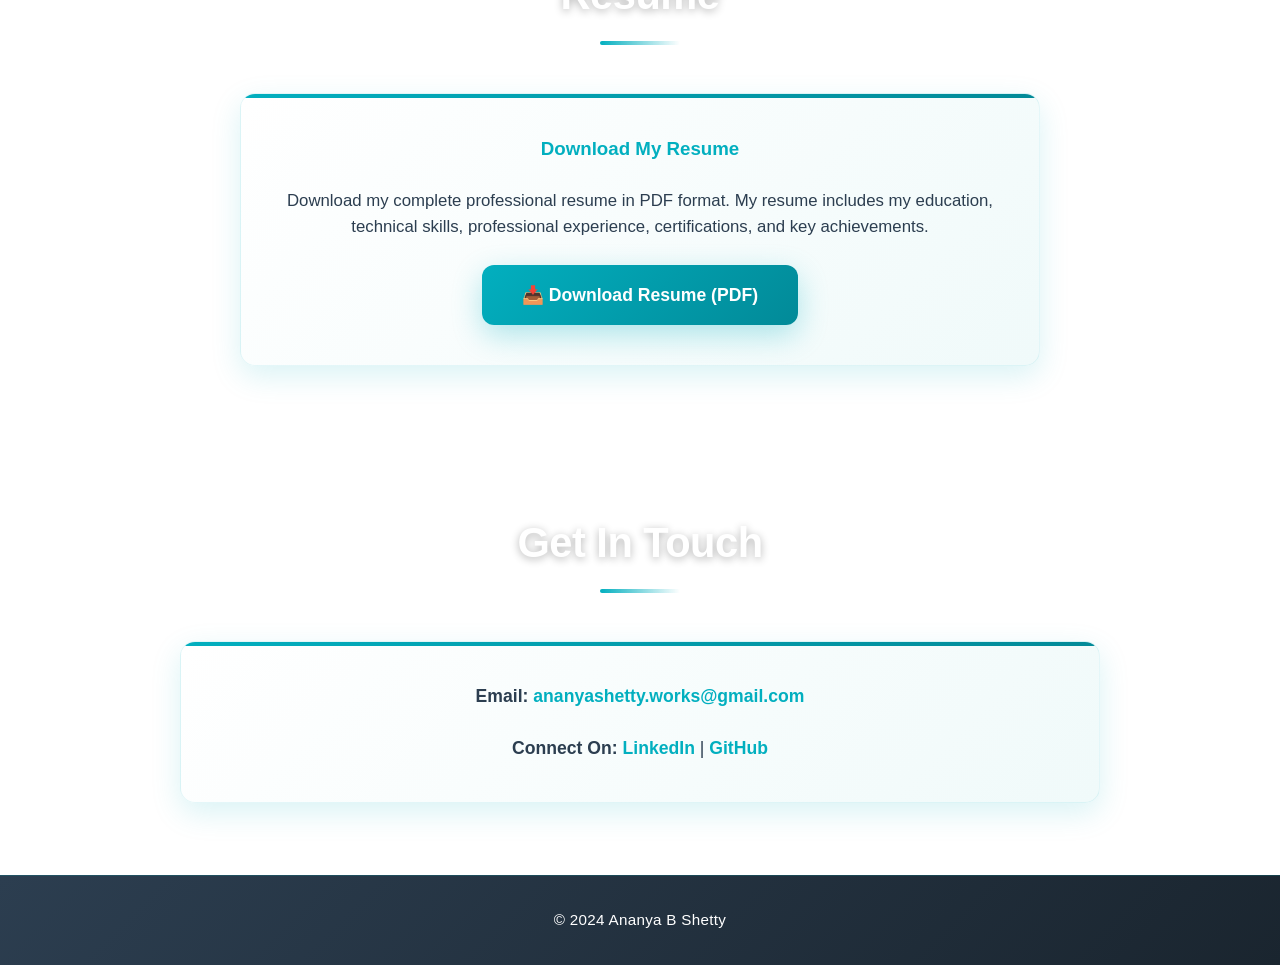
==== commit 9c5586e8: "Update profile summary, projects, skills, education, and experience to match current resume Co-Autho" ====
--- a/index.html
+++ b/index.html
@@ -850,35 +850,45 @@
         <h2 class="interactive">Profile Summary</h2>
         <div class="about-card">
 <div class="about-content">
-                    <p>Final-year Engineering student with strong hands-on experience in Core Java, Web Development (HTML, CSS, JavaScript), and Oracle SQL and Python Automation. Skilled in designing responsive web applications and managing cross-functional projects. Recognized for attention to detail, problem-solving skills, and the ability to collaborate in fast-paced environments. Eager to contribute technical and project management expertise to software and development teams.</p>
+                    <p>Recent Electronics and Communication Engineering graduate with hands-on experience in Core Java, Python, Oracle SQL, and Web Development (HTML, CSS, JavaScript). Demonstrated expertise in data engineering, AI/ML data operations, and RLHF workflows through internships at Prodapt and SkyPoint AI. Skilled in building responsive web applications, SQL optimization, and Azure Databricks pipelines. Strong analytical thinker with a track record of delivering user-focused software solutions in fast-paced environments.</p>
 </div>
 <div class="about-content">
                     <h3>PROJECTS</h3>
-                    <p><strong>Student Database Management System (Major Project)</strong> - A web-based system designed for efficient student record management with secure database integration. Features include role-based access, a clean UI, and integration with cloud storage for data security.</p>
+                    <p><strong>Student Database Management System (Major Project)</strong> - A web-based system for efficient student record management with secure database integration. Features include role-based access control, a clean UI, and cloud storage integration for data security.</p>
                     <p style="margin-bottom: 1.5rem;">
-                        <strong style="color: var(--primary-color);">Tech Stack:</strong> 
+                        <strong style="color: var(--primary-color);">Tech Stack:</strong>
                         <span style="display: inline-block; padding: 0.4rem 0.8rem; background: rgba(2, 175, 191, 0.15); border-left: 3px solid var(--primary-color); border-radius: 6px; margin: 0.25rem 0.5rem 0.25rem 0; font-size: 0.95rem; color: var(--primary-color); font-weight: 600;">Python</span>
                         <span style="display: inline-block; padding: 0.4rem 0.8rem; background: rgba(2, 175, 191, 0.15); border-left: 3px solid var(--primary-color); border-radius: 6px; margin: 0.25rem 0.5rem 0.25rem 0; font-size: 0.95rem; color: var(--primary-color); font-weight: 600;">Flask</span>
-                        <span style="display: inline-block; padding: 0.4rem 0.8rem; background: rgba(2, 175, 191, 0.15); border-left: 3px solid var(--primary-color); border-radius: 6px; margin: 0.25rem 0.5rem 0.25rem 0; font-size: 0.95rem; color: var(--primary-color); font-weight: 600;">SQL Alchemy</span>
+                        <span style="display: inline-block; padding: 0.4rem 0.8rem; background: rgba(2, 175, 191, 0.15); border-left: 3px solid var(--primary-color); border-radius: 6px; margin: 0.25rem 0.5rem 0.25rem 0; font-size: 0.95rem; color: var(--primary-color); font-weight: 600;">SQLAlchemy</span>
                         <span style="display: inline-block; padding: 0.4rem 0.8rem; background: rgba(2, 175, 191, 0.15); border-left: 3px solid var(--primary-color); border-radius: 6px; margin: 0.25rem 0.5rem 0.25rem 0; font-size: 0.95rem; color: var(--primary-color); font-weight: 600;">HTML</span>
                         <span style="display: inline-block; padding: 0.4rem 0.8rem; background: rgba(2, 175, 191, 0.15); border-left: 3px solid var(--primary-color); border-radius: 6px; margin: 0.25rem 0.5rem 0.25rem 0; font-size: 0.95rem; color: var(--primary-color); font-weight: 600;">CSS</span>
                     </p>
-                    <p><strong>Educational Website (Internship Project)</strong> - A structured website (frontend) offering categorized study materials and quizzes for students, enhancing online learning. Developed an educational website offering 10+ categorized study materials and interactive quizzes, improving user engagement for school students. Integrated interactive features such as downloadable PDFs and topic-based assessments.</p>
+                    <p><strong>AI-Powered Symptom Checker (Hackathon Project)</strong> - An AI chatbot providing preliminary diagnosis suggestions based on user symptoms. Utilized ML models trained on healthcare datasets to analyze symptoms and deliver relevant health insights.</p>
                     <p style="margin-bottom: 1.5rem;">
-                        <strong style="color: var(--primary-color);">Tech Stack:</strong> 
-                        <span style="display: inline-block; padding: 0.4rem 0.8rem; background: rgba(2, 175, 191, 0.15); border-left: 3px solid var(--primary-color); border-radius: 6px; margin: 0.25rem 0.5rem 0.25rem 0; font-size: 0.95rem; color: var(--primary-color); font-weight: 600;">HTML</span>
-                        <span style="display: inline-block; padding: 0.4rem 0.8rem; background: rgba(2, 175, 191, 0.15); border-left: 3px solid var(--primary-color); border-radius: 6px; margin: 0.25rem 0.5rem 0.25rem 0; font-size: 0.95rem; color: var(--primary-color); font-weight: 600;">CSS</span>
-                        <span style="display: inline-block; padding: 0.4rem 0.8rem; background: rgba(2, 175, 191, 0.15); border-left: 3px solid var(--primary-color); border-radius: 6px; margin: 0.25rem 0.5rem 0.25rem 0; font-size: 0.95rem; color: var(--primary-color); font-weight: 600;">JavaScript</span>
-                        <span style="display: inline-block; padding: 0.4rem 0.8rem; background: rgba(2, 175, 191, 0.15); border-left: 3px solid var(--primary-color); border-radius: 6px; margin: 0.25rem 0.5rem 0.25rem 0; font-size: 0.95rem; color: var(--primary-color); font-weight: 600;">Bootstrap</span>
-                    </p>
-                    <p><strong>AI-Powered Symptom Checker (Hackathon Project)</strong> - An AI-driven chatbot that provides preliminary medical diagnosis based on user-input symptoms. Developed an AI-powered chatbot that processes symptoms provided by users and gives preliminary diagnosis suggestions. Utilized machine learning models trained on healthcare datasets to analyze symptoms and provide relevant health insights.</p>
-                    <p style="margin-bottom: 1.5rem;">
-                        <strong style="color: var(--primary-color);">Tech Stack:</strong> 
+                        <strong style="color: var(--primary-color);">Tech Stack:</strong>
                         <span style="display: inline-block; padding: 0.4rem 0.8rem; background: rgba(2, 175, 191, 0.15); border-left: 3px solid var(--primary-color); border-radius: 6px; margin: 0.25rem 0.5rem 0.25rem 0; font-size: 0.95rem; color: var(--primary-color); font-weight: 600;">Python</span>
                         <span style="display: inline-block; padding: 0.4rem 0.8rem; background: rgba(2, 175, 191, 0.15); border-left: 3px solid var(--primary-color); border-radius: 6px; margin: 0.25rem 0.5rem 0.25rem 0; font-size: 0.95rem; color: var(--primary-color); font-weight: 600;">NLP</span>
                         <span style="display: inline-block; padding: 0.4rem 0.8rem; background: rgba(2, 175, 191, 0.15); border-left: 3px solid var(--primary-color); border-radius: 6px; margin: 0.25rem 0.5rem 0.25rem 0; font-size: 0.95rem; color: var(--primary-color); font-weight: 600;">Flask</span>
                         <span style="display: inline-block; padding: 0.4rem 0.8rem; background: rgba(2, 175, 191, 0.15); border-left: 3px solid var(--primary-color); border-radius: 6px; margin: 0.25rem 0.5rem 0.25rem 0; font-size: 0.95rem; color: var(--primary-color); font-weight: 600;">Google Gemini</span>
                         <span style="display: inline-block; padding: 0.4rem 0.8rem; background: rgba(2, 175, 191, 0.15); border-left: 3px solid var(--primary-color); border-radius: 6px; margin: 0.25rem 0.5rem 0.25rem 0; font-size: 0.95rem; color: var(--primary-color); font-weight: 600;">CORS</span>
+                    </p>
+                    <p><strong>German Bot — Your German Teacher (Hobby Project)</strong> - An AI chatbot that teaches German through conversation — translation, corrections, vocabulary practice, and pronunciation guidance. Integrated NLP-based text processing and LLM responses for personalized learning. Deployed on Replit for public access.</p>
+                    <p style="margin-bottom: 1.5rem;">
+                        <strong style="color: var(--primary-color);">Tech Stack:</strong>
+                        <span style="display: inline-block; padding: 0.4rem 0.8rem; background: rgba(2, 175, 191, 0.15); border-left: 3px solid var(--primary-color); border-radius: 6px; margin: 0.25rem 0.5rem 0.25rem 0; font-size: 0.95rem; color: var(--primary-color); font-weight: 600;">Python</span>
+                        <span style="display: inline-block; padding: 0.4rem 0.8rem; background: rgba(2, 175, 191, 0.15); border-left: 3px solid var(--primary-color); border-radius: 6px; margin: 0.25rem 0.5rem 0.25rem 0; font-size: 0.95rem; color: var(--primary-color); font-weight: 600;">NLP</span>
+                        <span style="display: inline-block; padding: 0.4rem 0.8rem; background: rgba(2, 175, 191, 0.15); border-left: 3px solid var(--primary-color); border-radius: 6px; margin: 0.25rem 0.5rem 0.25rem 0; font-size: 0.95rem; color: var(--primary-color); font-weight: 600;">Flask</span>
+                        <span style="display: inline-block; padding: 0.4rem 0.8rem; background: rgba(2, 175, 191, 0.15); border-left: 3px solid var(--primary-color); border-radius: 6px; margin: 0.25rem 0.5rem 0.25rem 0; font-size: 0.95rem; color: var(--primary-color); font-weight: 600;">Google Gemini API</span>
+                        <span style="display: inline-block; padding: 0.4rem 0.8rem; background: rgba(2, 175, 191, 0.15); border-left: 3px solid var(--primary-color); border-radius: 6px; margin: 0.25rem 0.5rem 0.25rem 0; font-size: 0.95rem; color: var(--primary-color); font-weight: 600;">HTML</span>
+                        <span style="display: inline-block; padding: 0.4rem 0.8rem; background: rgba(2, 175, 191, 0.15); border-left: 3px solid var(--primary-color); border-radius: 6px; margin: 0.25rem 0.5rem 0.25rem 0; font-size: 0.95rem; color: var(--primary-color); font-weight: 600;">CSS</span>
+                        <span style="display: inline-block; padding: 0.4rem 0.8rem; background: rgba(2, 175, 191, 0.15); border-left: 3px solid var(--primary-color); border-radius: 6px; margin: 0.25rem 0.5rem 0.25rem 0; font-size: 0.95rem; color: var(--primary-color); font-weight: 600;">JavaScript</span>
+                    </p>
+                    <p><strong>Personal Portfolio Website (Live Project)</strong> - A fully responsive portfolio website showcasing projects, skills, and professional journey. Hosted live via GitHub Pages.</p>
+                    <p style="margin-bottom: 1.5rem;">
+                        <strong style="color: var(--primary-color);">Tech Stack:</strong>
+                        <span style="display: inline-block; padding: 0.4rem 0.8rem; background: rgba(2, 175, 191, 0.15); border-left: 3px solid var(--primary-color); border-radius: 6px; margin: 0.25rem 0.5rem 0.25rem 0; font-size: 0.95rem; color: var(--primary-color); font-weight: 600;">HTML</span>
+                        <span style="display: inline-block; padding: 0.4rem 0.8rem; background: rgba(2, 175, 191, 0.15); border-left: 3px solid var(--primary-color); border-radius: 6px; margin: 0.25rem 0.5rem 0.25rem 0; font-size: 0.95rem; color: var(--primary-color); font-weight: 600;">CSS</span>
+                        <span style="display: inline-block; padding: 0.4rem 0.8rem; background: rgba(2, 175, 191, 0.15); border-left: 3px solid var(--primary-color); border-radius: 6px; margin: 0.25rem 0.5rem 0.25rem 0; font-size: 0.95rem; color: var(--primary-color); font-weight: 600;">JavaScript</span>
                     </p>
                 </div>
         </div>
@@ -893,36 +903,32 @@
                 <th>SKILLS</th>
             </tr>
             <tr>
-                <td>Frontend Development</td>
-                <td>HTML, CSS, JavaScript, Bootstrap</td>
+                <td>Programming Languages</td>
+                <td>Python, Core Java, C</td>
             </tr>
             <tr>
-                <td style=" color: rgb(255, 255, 255);">Version Control and Collaboration</td>
-                <td style=" color: rgb(255, 255, 255);">GitHub</td>
+                <td style=" color: rgb(255, 255, 255);">Web Development</td>
+                <td style=" color: rgb(255, 255, 255);">HTML, CSS, JavaScript, Bootstrap</td>
             </tr>
             <tr>
-                <td>Programming Languages</td>
-                <td>Python, C, Core Java</td>
+                <td>Database & Data Engineering</td>
+                <td>Oracle SQL, Azure Databricks, DBT (Data Build Tool), BigQuery, Apache Doris, SQL Query Optimization, Data Preprocessing, Data Validation & QC, RLHF Dataset Workflows</td>
             </tr>
             <tr>
-                <td style=" color: rgb(255, 255, 255);">Database & Data Engineering</td>
-                <td style=" color: rgb(255, 255, 255);">Oracle SQL, Azure Databricks, DBT, ETL Pipelines, Data Preprocessing, Data Validation, SQL Query Optimization, RLHF Dataset Workflows</td>
-            </tr>
-            <tr>
-                <td>Tools & Technologies</td>
-                <td>Python Automation, Excel (Advanced), Flask (Basic), Pandas, Jupyter Notebook</td>
-            </tr>
-            <tr>
-                <td style=" color: rgb(255, 255, 255);">Embedded Systems</td>
-                <td style=" color: rgb(255, 255, 255);">Arduino UNO, ESP-32, MATLAB</td>
+                <td style=" color: rgb(255, 255, 255);">Tools & Technologies</td>
+                <td style=" color: rgb(255, 255, 255);">Python Automation, Git & GitHub, Excel (Advanced), Langflow, MCP Servers, Snowflake, Google Cloud Storage (GCS), GenAI, Copilot for VS Code</td>
             </tr>
             <tr>
                 <td>Areas of Interest</td>
-                <td>Data Analytics, Software Development (SDE), Web Development, Project Management, AI/LLM Data Operations</td>
+                <td>Data Analytics, Software Development, Web Development, Project Management, AI/LLM Data Operations</td>
             </tr>
             <tr>
                 <td style=" color: rgb(255, 255, 255);">Soft Skills</td>
-                <td style=" color: rgb(255, 255, 255);">Leadership, Communication, Project Management, Team Collaboration, Attention to Detail, Problem Solving, Adaptability, Self-Learning, Presentation, Time Management</td>
+                <td style=" color: rgb(255, 255, 255);">Adaptability, Attention to Detail, Problem Solving, Communication & Presentation, Collaboration, Time Management</td>
+            </tr>
+            <tr>
+                <td>Volunteering & Leadership</td>
+                <td>NSS Co-Ordinator, Rotaract Member, College Cultural Fest Co-Ordinator</td>
             </tr>
         </table>
     </section>
@@ -933,7 +939,8 @@
             <div class="card">
                 <h4>Undergraduate College</h4>
                 <p>B.E. in Electronics and Communication Engineering</p>
-                <p style="font-weight: 700; color: var(--primary-color);">CGPA: 8.64</p>
+                <p>K.S. School of Engineering and Management, Bangalore (2021 – 2025)</p>
+                <p style="font-weight: 700; color: var(--primary-color);">CGPA: 8.71</p>
             </div>
             <div class="card">
                 <h4>PU College</h4>
@@ -978,6 +985,12 @@
     <h2 class="interactive">Internships</h2>
     <div class="card-grid">
         <div class="card">
+            <h3 style="color: black;">Prodapt</h3>
+            <p><strong>AI and Data Intern</strong></p>
+            <p><strong>2026 - Present</strong></p>
+            <p>Contributing to core enterprise data platform initiatives — SQL query optimization, versioning, data quality checks, and cross-platform data migration workflows between cloud data warehouses. Built an AI agent framework that translates natural language requirements into automated, executable pipelines using a multi-agent architecture. Working on an AI-powered business intelligence platform leveraging agentic pipelines for natural language understanding and automated query generation. Currently contributing to enterprise data integration and migration platforms, incorporating emerging AI protocols.</p>
+        </div>
+        <div class="card">
             <h3 style="color: black;">Skypoint AI</h3>
             <p><strong>AI Data Curation and RLHF Intern</strong></p>
             <p><strong>07/2025 - 11/2025</strong></p>
@@ -1002,7 +1015,7 @@
         </div>
         <div class="card">
             <h3 style="color: black;">Project Management Intern at RitikaYourHealth Coach</h3>
-            <p><strong>08/2024 - Present</strong></p>
+            <p><strong>2023</strong></p>
             <p>Assisted in quality checking and issue tracking for a website under development, coordinated with the development team to resolve bugs and UI/UX issues, and helped with social media strategies, content planning, and project timelines.</p>
         </div>
     </div>
@@ -1012,18 +1025,29 @@
      <h2 class="interactive">EXPERIENCES</h2>
     <div class="card-grid">
         <div class="card" style="width: 100%; max-width: none;">
-            <h3>AI Data Curation and RLHF Intern</h3>
-            <p style="color: var(--primary-color); font-weight: 700; margin-bottom: 1rem;">Skypoint AI</p>
+            <h3>AI and Data Intern</h3>
+            <p style="color: var(--primary-color); font-weight: 700; margin-bottom: 1rem;">Prodapt (2026 - Present)</p>
             <p><strong>Key Responsibilities:</strong></p>
             <ul style="margin-left: 1.5rem; margin-bottom: 1.5rem;">
-                <li>Data collection, curation, and labeling to support AI model training</li>
-                <li>Performed extensive Quality Checks (QC) and Data Validation on healthcare datasets</li>
-                <li>Developed DBT (Data Build Tool) models for healthcare benefits data with staging, cleaning, and transformations</li>
-                <li>Wrote and optimized SQL queries for profiling, cleaning, and validating sensitive healthcare data</li>
-                <li>Worked with Azure Databricks to preprocess large data volumes using Python and SQL</li>
-                <li>Contributed to RLHF pipelines by curating datasets for AI/LLM model training</li>
-                <li>Automated validation tasks using Python scripts, improving QC efficiency</li>
-                <li>Collaborated with cross-functional AI and Data Engineering teams</li>
+                <li>Contributed to core enterprise data platform initiatives — improving SQL query performance, versioning, and data quality checks across large-scale data pipelines</li>
+                <li>Designed and implemented cross-platform data migration workflows between cloud data warehouses, building reusable data mapping solutions for large-scale catalogue systems</li>
+                <li>Contributed to major UI redesign initiatives and expanded platform capabilities by integrating additional cloud storage and data warehouse connectors</li>
+                <li>Built an AI agent framework that translates natural language requirements into automated, executable pipelines using a multi-agent architecture, with safeguards for reliable LLM-driven automation</li>
+                <li>Contributed to an AI-powered business intelligence platform, building agentic pipelines for natural language understanding, automated query generation, validation, and explanation generation</li>
+                <li>Currently working on enterprise data integration and migration platforms, incorporating emerging AI protocols and supporting frontend architecture for next-generation AI/data products</li>
+            </ul>
+        </div>
+
+        <div class="card" style="width: 100%; max-width: none;">
+            <h3>AI Data Curation and RLHF Intern</h3>
+            <p style="color: var(--primary-color); font-weight: 700; margin-bottom: 1rem;">Skypoint AI (2025)</p>
+            <p><strong>Key Responsibilities:</strong></p>
+            <ul style="margin-left: 1.5rem; margin-bottom: 1.5rem;">
+                <li>Curated and validated healthcare datasets for AI model training — performed quality checks, data validation, and labeling on structured and semi-structured data</li>
+                <li>Developed DBT (Data Build Tool) models for healthcare benefits data covering staging, cleaning, transformation, and documentation to support BI and AI pipelines</li>
+                <li>Wrote and optimized SQL queries in Azure Databricks for data profiling, cleaning, joining, and validation across large healthcare datasets</li>
+                <li>Supported RLHF workflows by refining datasets for LLM training and evaluation, improving label quality, metadata consistency, and annotation accuracy</li>
+                <li>Automated QC and validation tasks using Python, reducing manual effort and improving workflow efficiency</li>
             </ul>
         </div>
 
@@ -1059,7 +1083,7 @@
       
         <div class="card" style="width: 100%; max-width: none;">
             <h3>Project Management Intern</h3>
-            <p style="color: var(--primary-color); font-weight: 700; margin-bottom: 1rem;">RitikaYourHealthCoach</p>
+            <p style="color: var(--primary-color); font-weight: 700; margin-bottom: 1rem;">RitikaYourHealthCoach (2023)</p>
             <p><strong>Responsibilities:</strong></p>
             <ul style="margin-left: 1.5rem; margin-bottom: 1.5rem;">
                 <li>Manage and schedule social media content for consistent engagement</li>
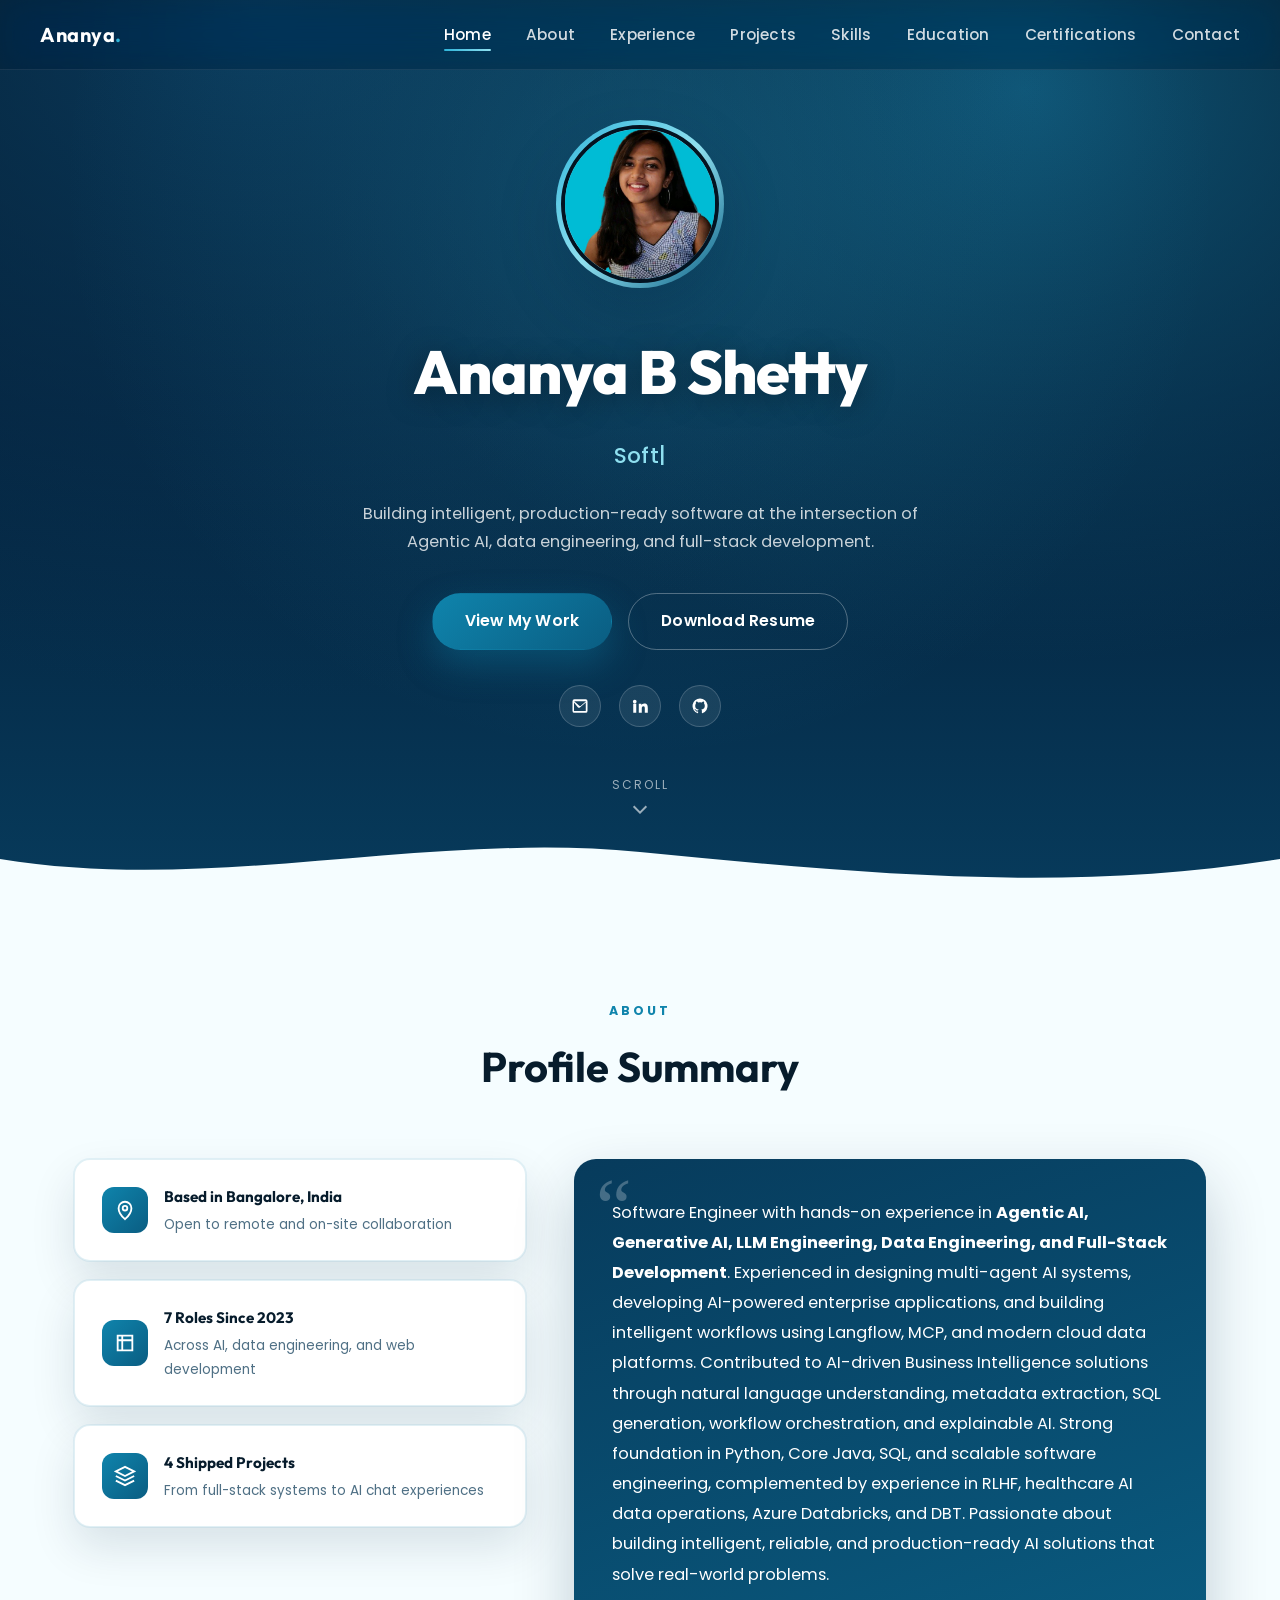
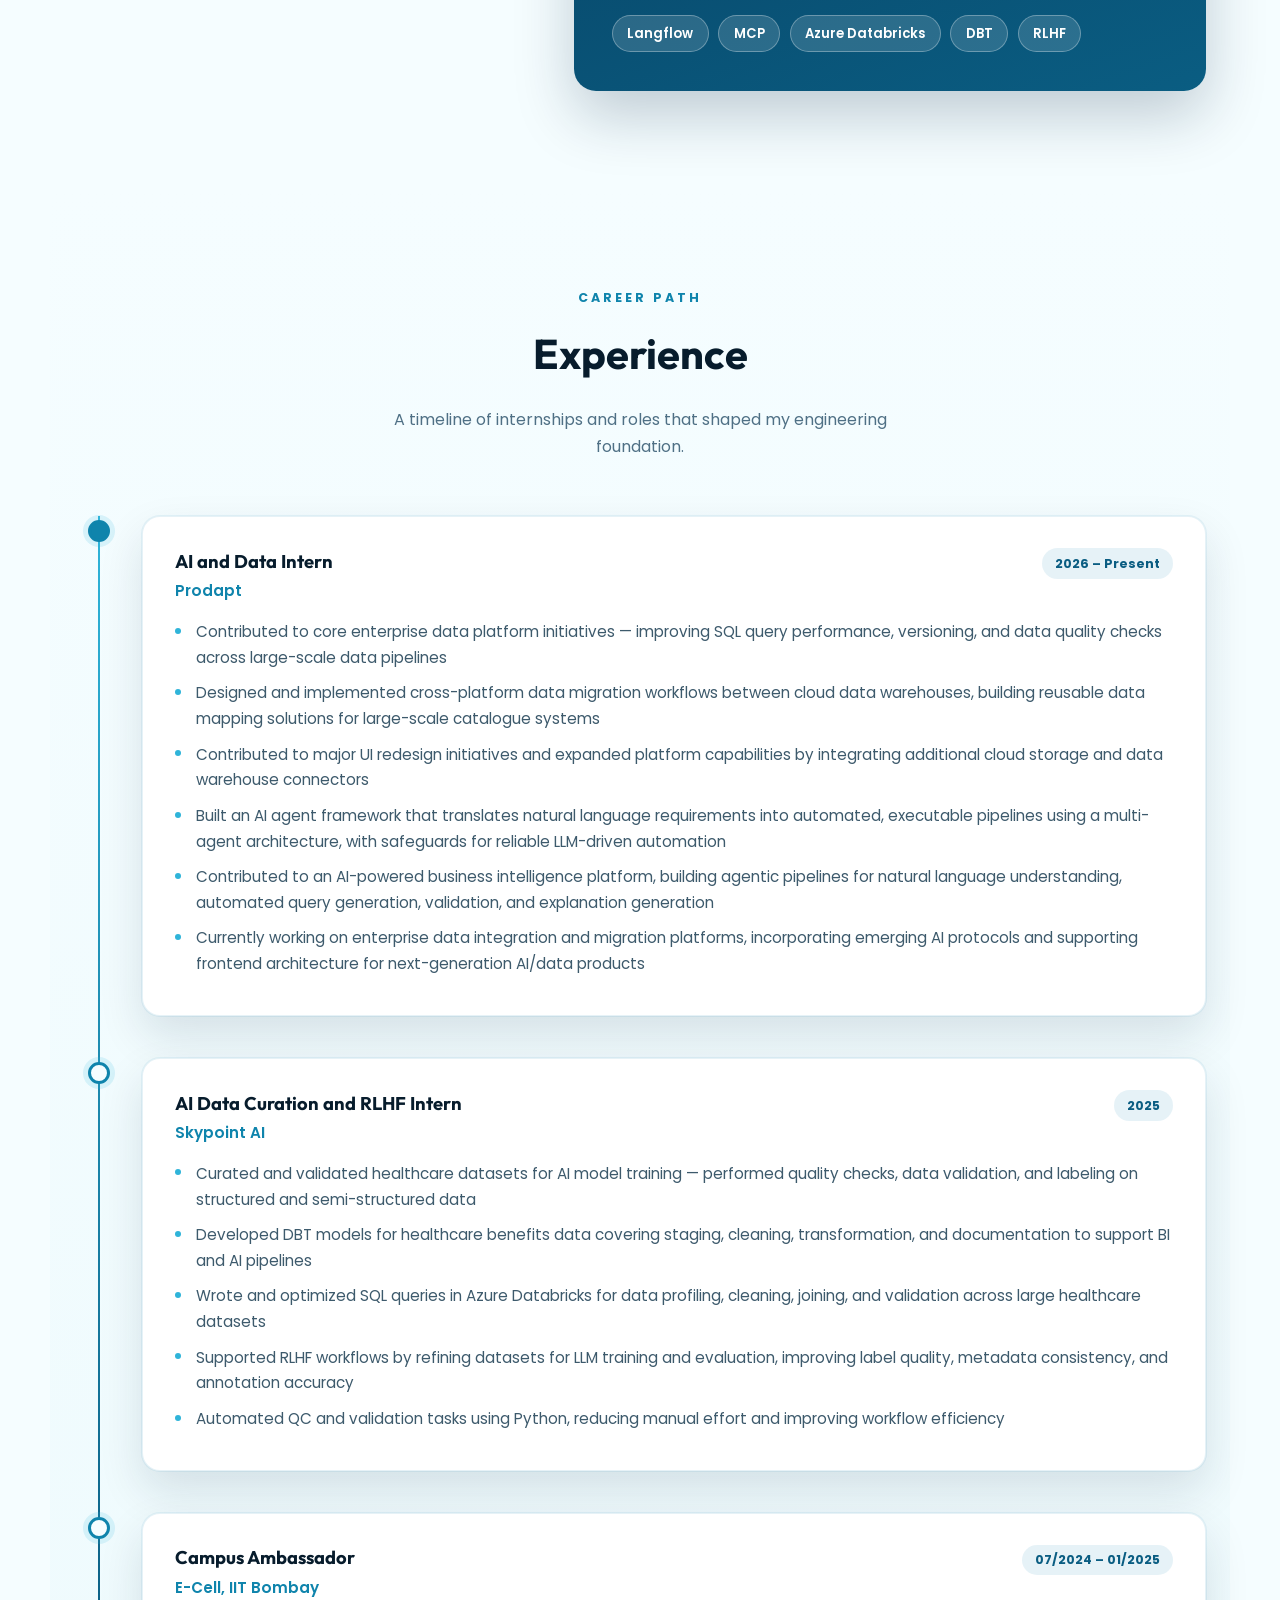
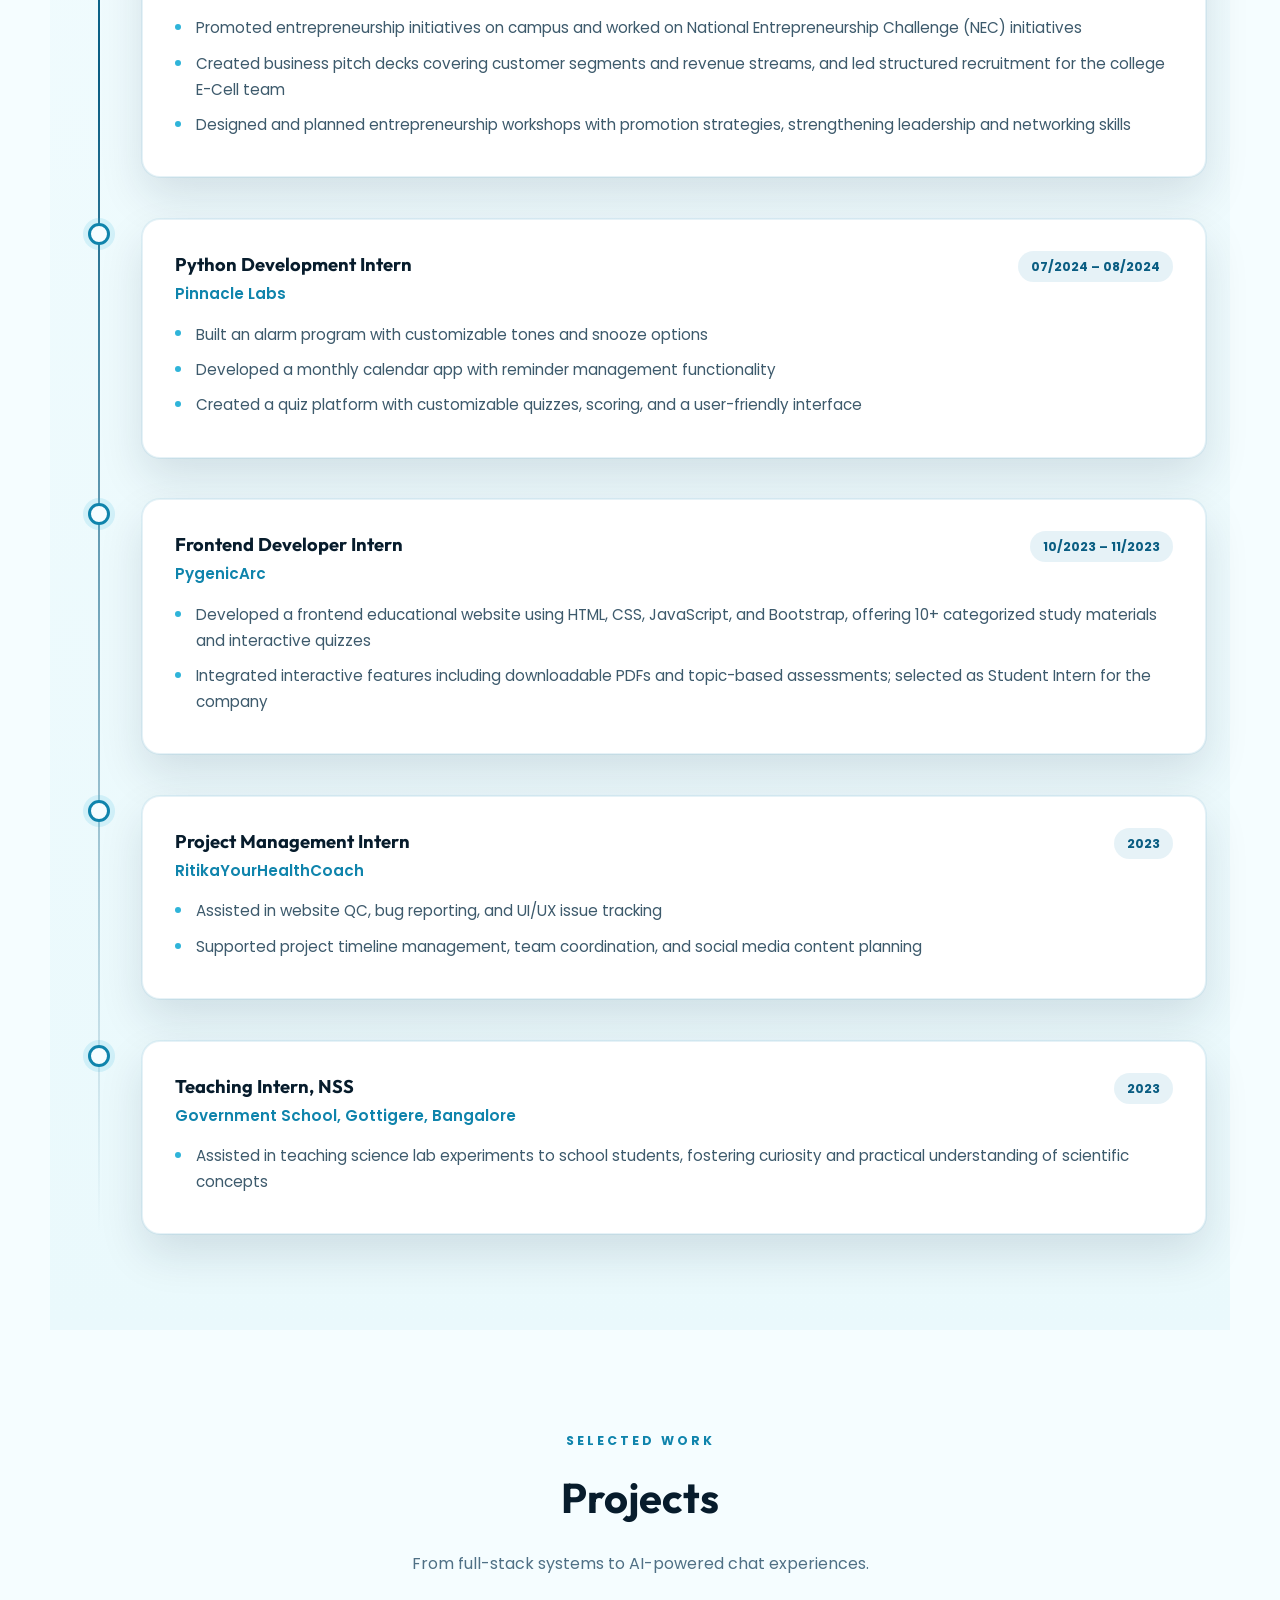
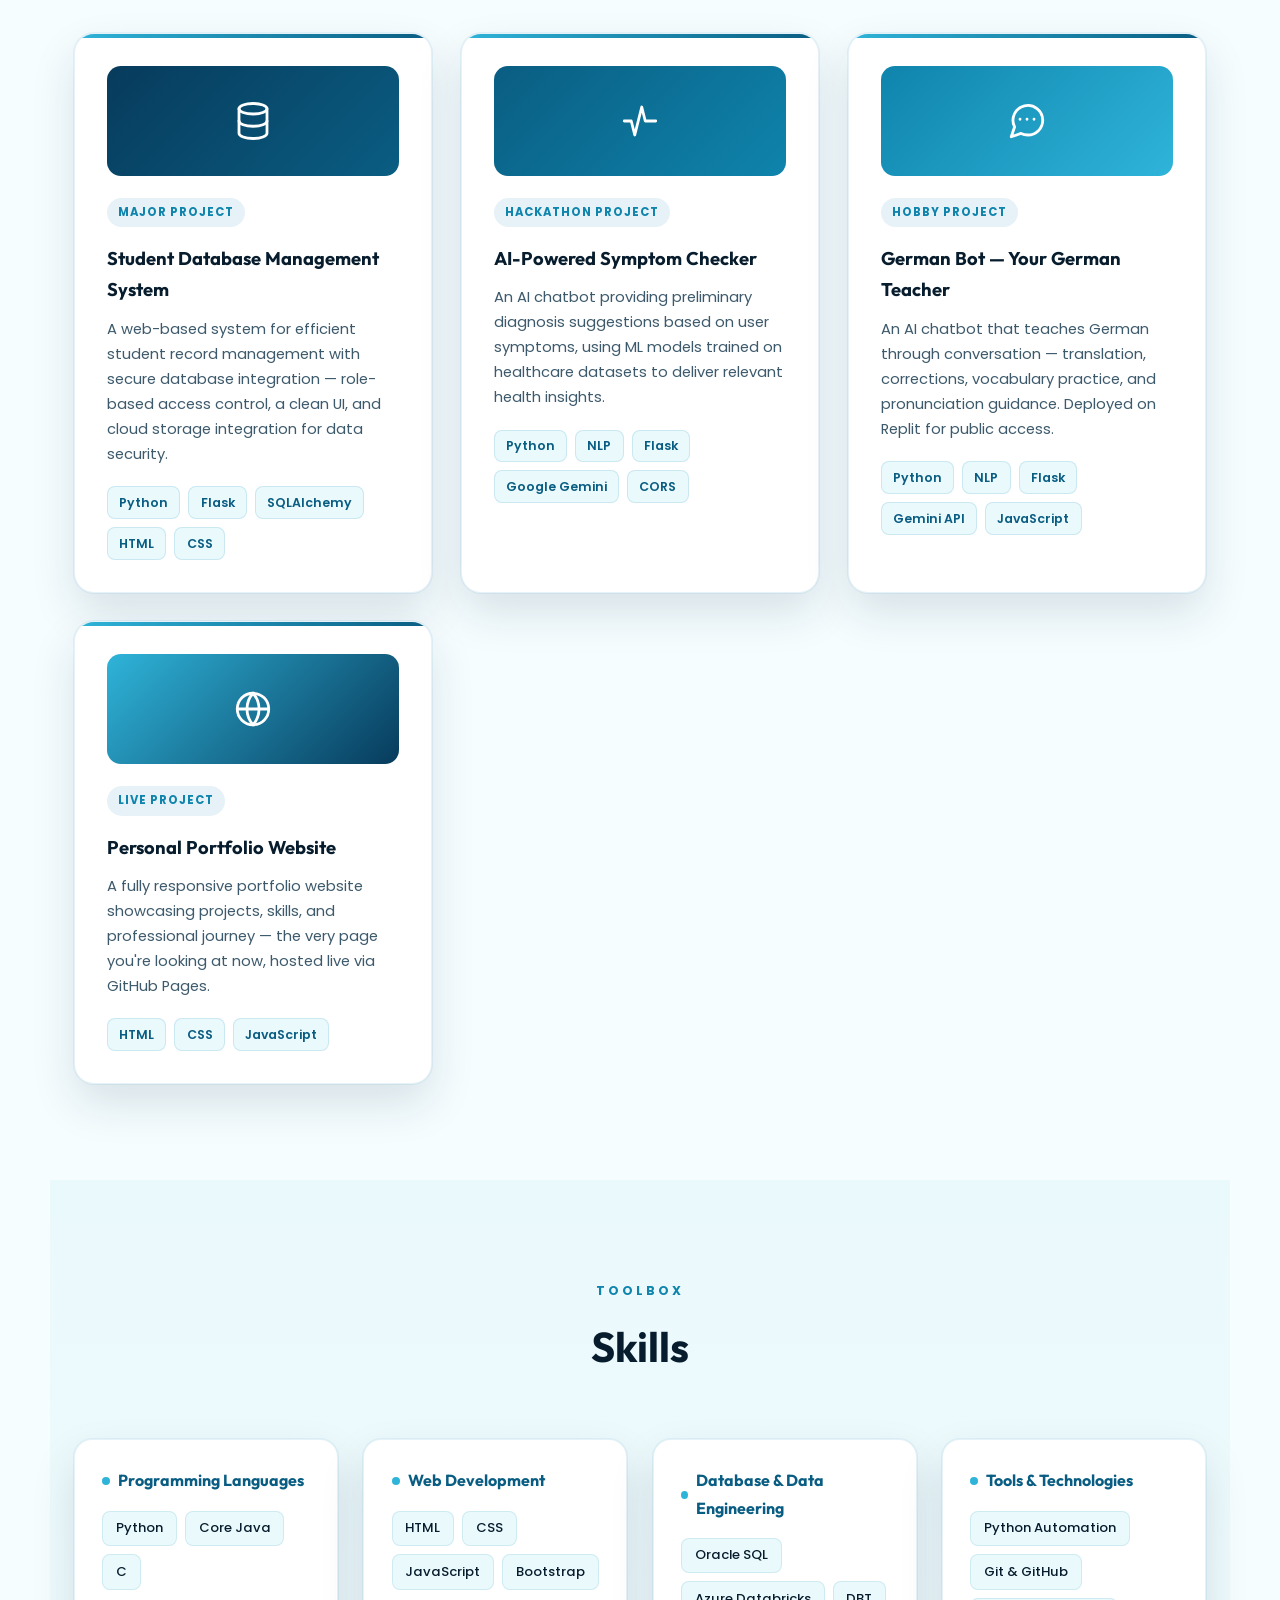
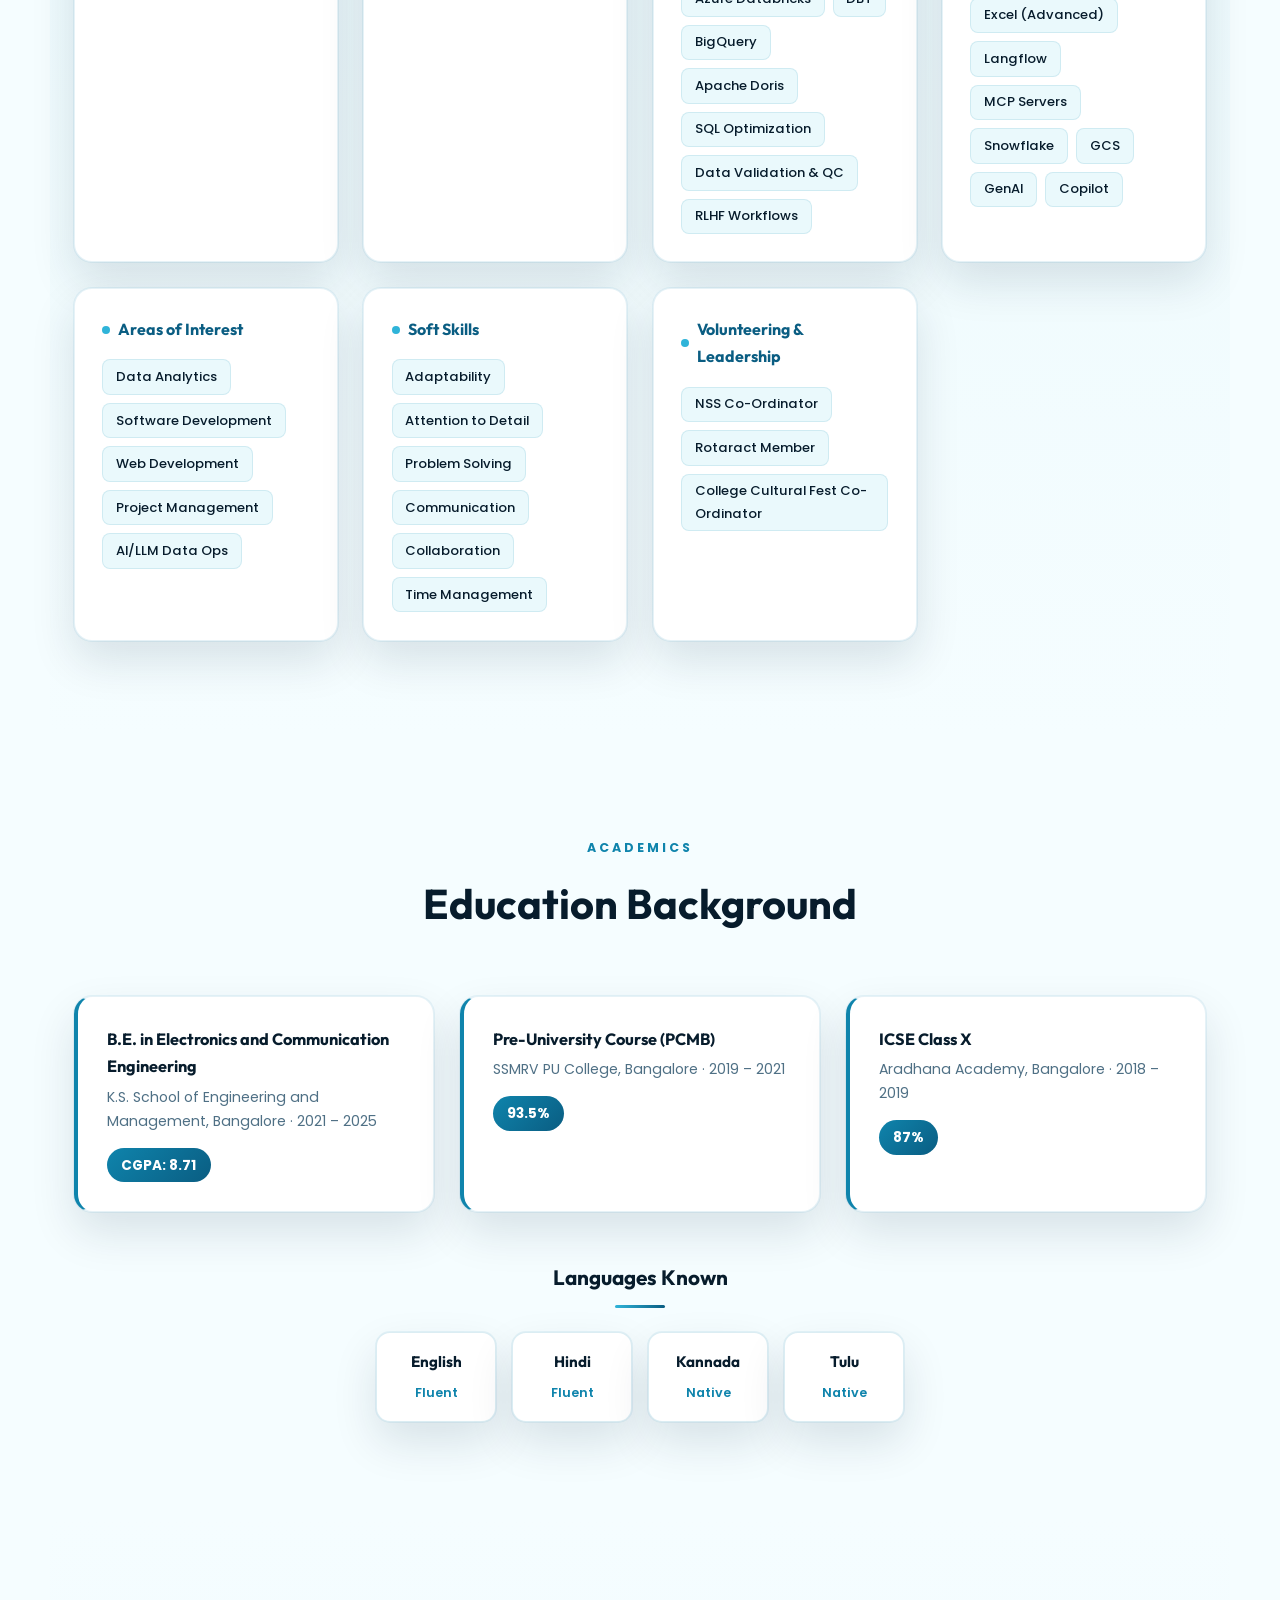
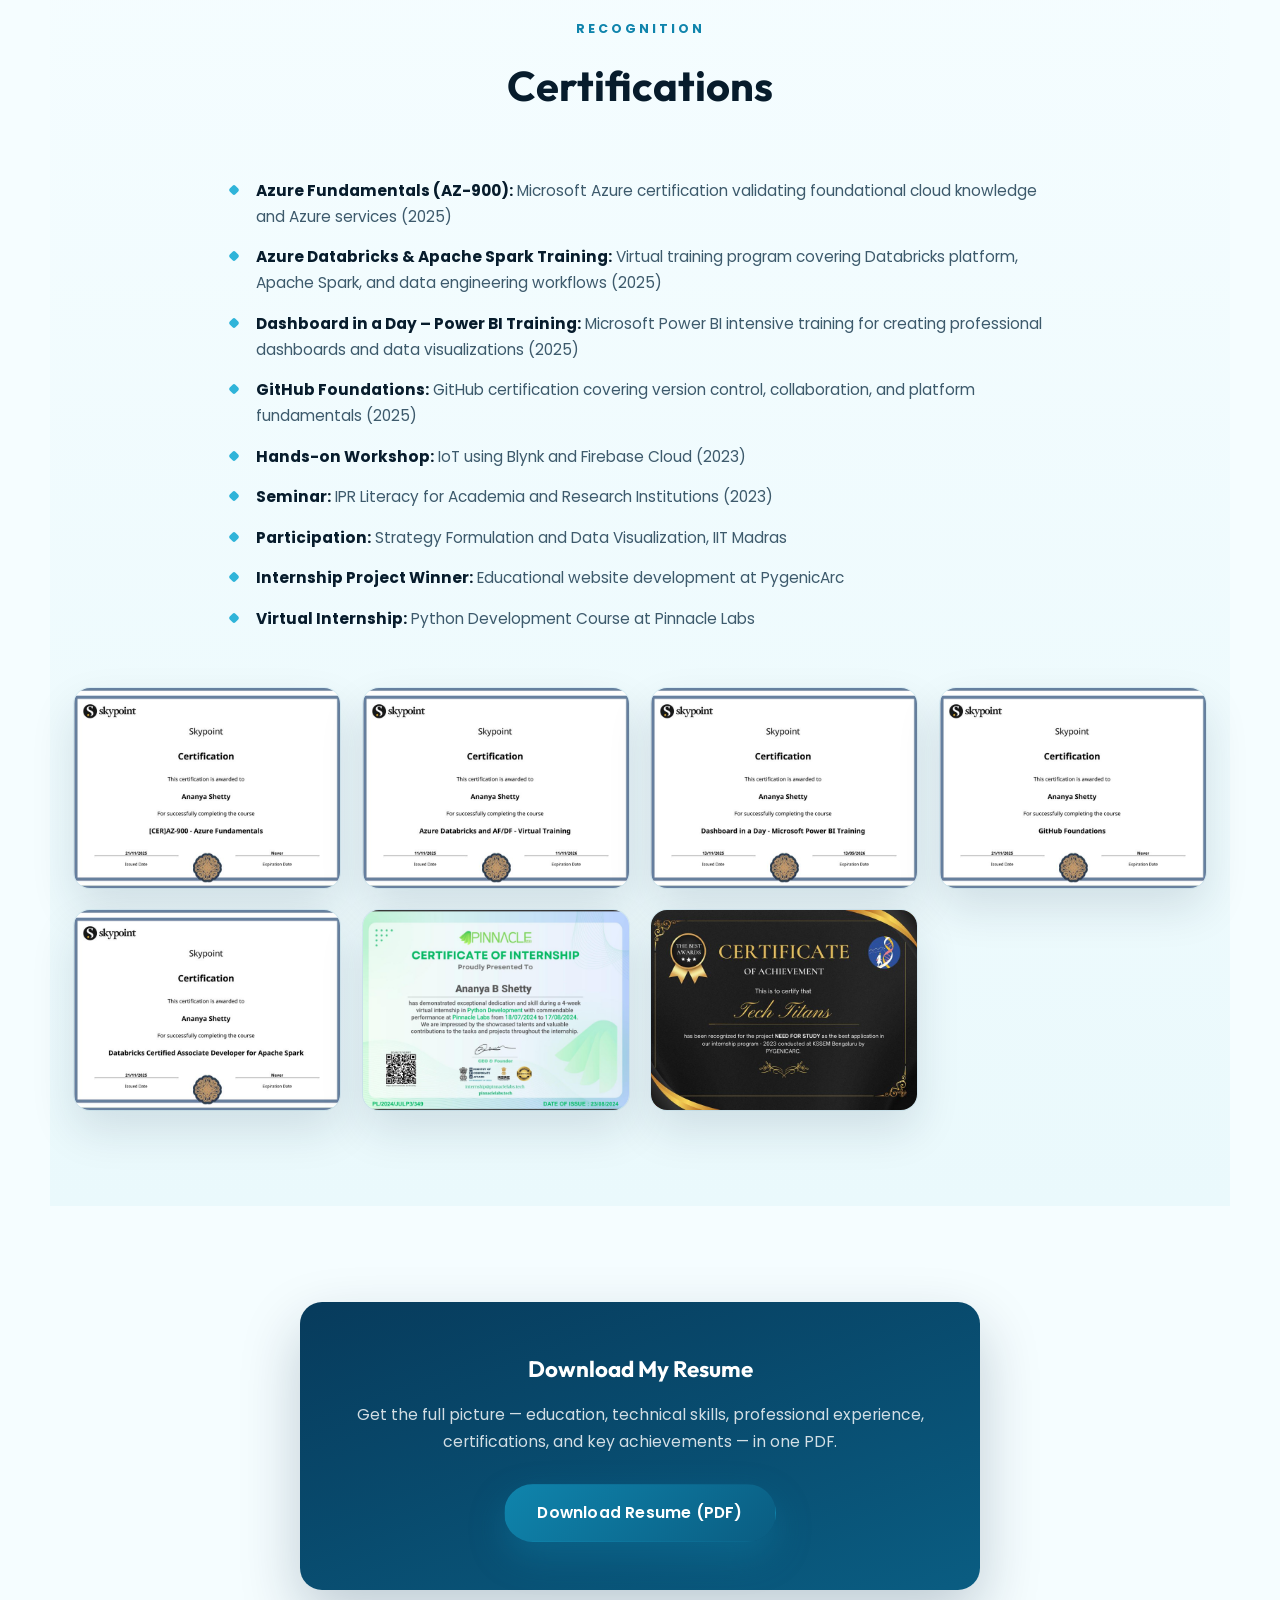
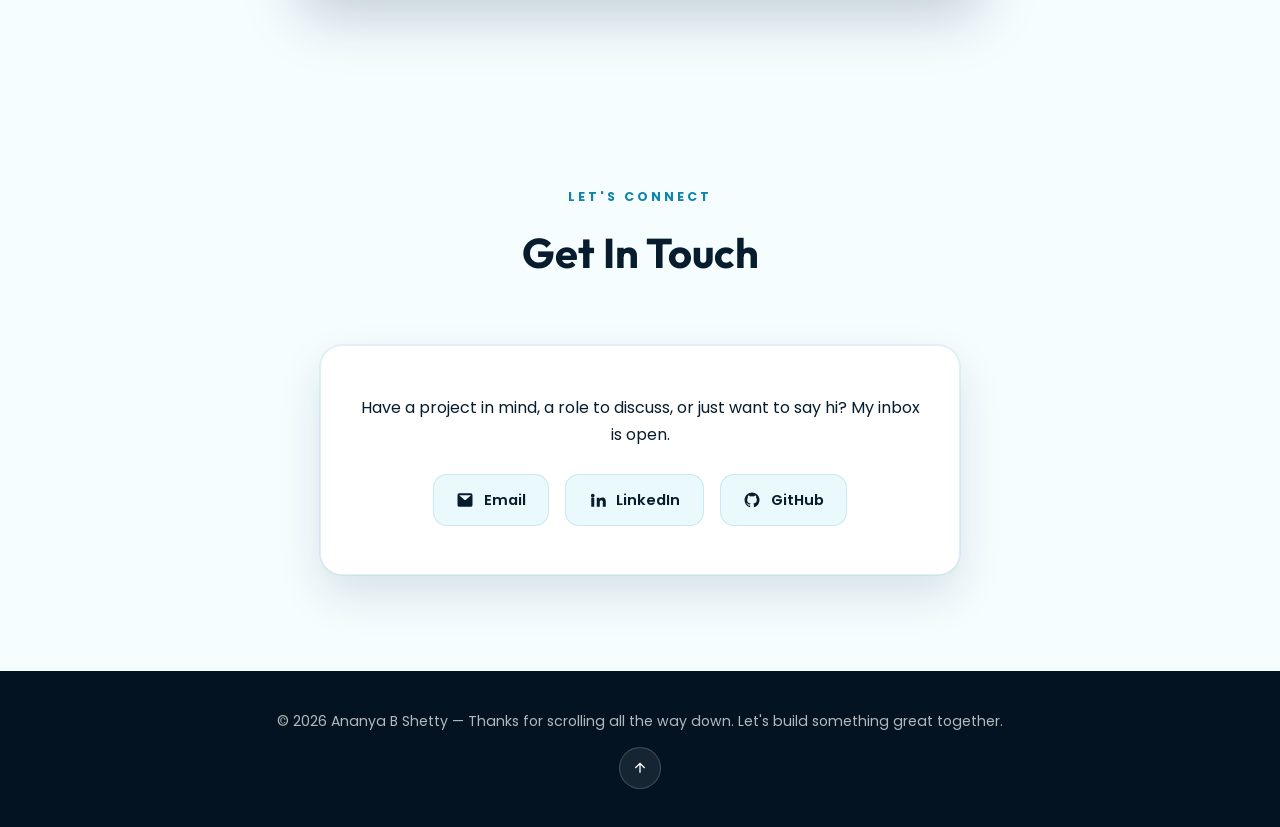
==== commit dc4bfffc: "Redesign portfolio UI with ocean-blue theme and optimize images Rebuilds the page with a sticky nav," ====
--- a/index.html
+++ b/index.html
@@ -1,1221 +1,947 @@
-<!DOCTYPE html>
-<html lang="en">
-<head>
-    <meta charset="UTF-8">
-    <meta name="viewport" content="width=device-width, initial-scale=1.0">
-    <title>Ananya B Shetty | Portfolio</title>
-    <style>
-        /* Basic Reset */
-        * {
-            margin: 0;
-            padding: 0;
-            box-sizing: border-box;
-            scroll-behavior: smooth;
-        }
-
-        /* Professional Color Scheme */
-        :root {
-            --primary-color: #02afbf;
-            --secondary-color: #028a98;
-            --card-shadow: 0 10px 30px rgba(2, 175, 191, 0.15);
-            --text-dark: #2c3e50;
-            --text-light: #555;
-        }
-
-        /* Animated Gradient Background */
-        body {
-            font-family: 'Poppins', 'Segoe UI', sans-serif;
-            overflow-x: hidden;
-            background-size: 600% 600%;
-            animation: gradientAnimation 15s ease infinite;
-            cursor: none;
-            color: var(--text-dark);
-            line-height: 1.6;
-        }
-
-        /* Keyframes for Background Animation */
-        @keyframes gradientAnimation {
-            0% { background-position: 0% 50%; }
-            50% { background-position: 100% 50%; }
-            100% { background-position: 0% 50%; }
-        }
-
-        .custom-cursor {
-            position: fixed;
-            top: 0;
-            left: 0;
-            width: 20px;
-            height: 20px;
-            background-color: rgba(0, 136, 204, 0.7);
-            border-radius: 50%;
-            pointer-events: none;
-            transition: transform 0.15s ease, width 0.15s ease, height 0.15s ease;
-            z-index: 9999;
-            mix-blend-mode: difference;
-        }
-
-        a:hover ~ .custom-cursor,
-        button:hover ~ .custom-cursor {
-            transform: scale(1.5);
-            background-color: rgba(4, 2, 0, 0.8);
-            width: 25px;
-            height: 25px;
-        }
-        /* Header Section */
-        header {
-            height: 100vh;
-            display: flex;
-            flex-direction: column;
-            justify-content: center;
-            align-items: center;
-            text-align: center;
-            color: #ffffff;
-            position: relative;
-            z-index: 1;
-        }
-
-        .profile-pic {
-            position: relative;
-            margin-bottom: 2rem;
-        }
-
-        .profile-pic img {
-            width: 280px;
-            height: 280px;
-            border-radius: 50%;
-            object-fit: cover;
-            box-shadow: 0 20px 50px rgba(2, 175, 191, 0.4);
-            transition: transform 0.4s cubic-bezier(0.175, 0.885, 0.32, 1.275), box-shadow 0.4s ease;
-            border: 4px solid rgba(255, 255, 255, 0.2);
-        }
-
-        .profile-pic img:hover {
-            transform: scale(1.08) translateY(-10px);
-            box-shadow: 0 30px 60px rgba(2, 175, 191, 0.5);
-        }
-
-        header h1 {
-            font-size: 3.5rem;
-            font-weight: 700;
-            margin-top: 1.5rem;
-            letter-spacing: -1px;
-            text-shadow: 0 2px 10px rgba(0, 0, 0, 0.3);
-        }
-
-        header h3 {
-            font-size: 1.4rem;
-            font-weight: 400;
-            margin-top: 0.8rem;
-            color: rgba(255, 255, 255, 0.9);
-            letter-spacing: 0.5px;
-            text-shadow: 0 1px 5px rgba(0, 0, 0, 0.2);
-        }
-
-        /* Sections */
-        section h2 {
-            font-size: 2.8rem;
-            text-align: center;
-            margin-bottom: 3rem;
-            color: #ffffff;
-            font-weight: 700;
-            letter-spacing: -0.5px;
-            position: relative;
-            padding-bottom: 1rem;
-            text-shadow: 0 2px 8px rgba(0, 0, 0, 0.3);
-        }
-
-        section h2:after {
-            content: '';
-            position: absolute;
-            bottom: 0;
-            left: 50%;
-            transform: translateX(-50%);
-            width: 80px;
-            height: 4px;
-            background: linear-gradient(90deg, var(--primary-color), transparent);
-            border-radius: 2px;
-        }
-               
-
-        /* Card Style */
-        .card {
-            background: linear-gradient(135deg, #ffffff 0%, #f0fafa 100%);
-            color: var(--text-dark);
-            border-radius: 15px;
-            padding: 2.5rem;
-            box-shadow: var(--card-shadow);
-            transition: transform 0.3s cubic-bezier(0.175, 0.885, 0.32, 1.275), box-shadow 0.3s ease, background 0.3s ease;
-            text-align: left;
-            margin: 1rem;
-            max-width: 420px;
-            overflow: hidden;
-            border: 1px solid rgba(2, 175, 191, 0.1);
-            position: relative;
-        }
-
-        .card::before {
-            content: '';
-            position: absolute;
-            top: 0;
-            left: 0;
-            right: 0;
-            height: 4px;
-            background: linear-gradient(90deg, var(--primary-color), var(--secondary-color));
-            border-radius: 15px 15px 0 0;
-        }
-
-        .card:hover {
-            transform: translateY(-12px) scale(1.02);
-            box-shadow: 0 20px 50px rgba(2, 175, 191, 0.25);
-            background: linear-gradient(135deg, #ffffff 0%, #e8feff 100%);
-        }
-
-        .card-grid {
-            display: flex;
-            flex-wrap: wrap;
-            justify-content: center;
-            gap: 2rem;
-        }
-
-
-        /* Footer */
-        footer {
-            text-align: center;
-            padding: 2rem;
-            background: linear-gradient(135deg, #2c3e50, #1a252f);
-            color: #ffffff;
-            font-size: 0.95rem;
-            border-top: 1px solid rgba(2, 175, 191, 0.2);
-            letter-spacing: 0.3px;
-        }
-
-        /* Smooth Scroll Animation */
-        .hidden {
-            opacity: 0;
-            transform: translateY(20px);
-            transition: opacity 1s ease, transform 1s ease;
-        }
-
-        .visible {
-            opacity: 1;
-            transform: translateY(0);
-        }
-
-        /* Skills Table */
-        .skills-table {
-            width: 100%;
-            border-collapse: collapse;
-            margin: 2rem auto;
-            box-shadow: var(--card-shadow);
-            border-radius: 12px;
-            overflow: hidden;
-        }
-
-        .skills-table th,
-        .skills-table td {
-            padding: 1.3rem 1.5rem;
-            text-align: left;
-            font-size: 1.05rem;
-            color: white;
-        }
-
-        .skills-table th {
-            background: linear-gradient(135deg, var(--primary-color), var(--secondary-color));
-            color: white;
-            font-weight: 700;
-            letter-spacing: 0.5px;
-        }
-
-        .skills-table tr {
-            border-bottom: 1px solid rgba(2, 175, 191, 0.1);
-            transition: background 0.3s ease;
-        }
-
-        .skills-table tr:nth-child(even) {
-            background-color: rgba(2, 175, 191, 0.05);
-        }
-
-        .skills-table tr:hover {
-            background-color: rgba(135, 217, 224, 0.15);
-            color: var(--text-dark);
-        }
-
-        .skills-table tr:last-child {
-            border-bottom: none;
-        }
-
-        /* List Styles */
-        ul {
-            list-style-type: none;
-            padding: 0;
-            margin: 1rem 0;
-        }
-
-        ul li {
-            margin: 0.8rem 0;
-            line-height: 1.8;
-            color: var(--text-dark);
-        }
-
-        section {
-            padding: 5rem 2rem;
-            max-width: 1100px;
-            margin: 0 auto;
-            opacity: 0;
-            transform: translateY(50px);
-            transition: opacity 1.2s ease, transform 1.2s ease;
-            position: relative;
-        }
-        .slide-in-left {
-            transform: translateX(-50px);
-        }
-
-        .slide-in-right {
-            transform: translateX(50px);
-        }
-
-        section.visible {
-            opacity: 1;
-            transform: translateY(0);
-        }
-
-        section.visible.slide-in-left {
-            transform: translateX(0);
-        }
-
-        section.visible.slide-in-right {
-            transform: translateX(0);
-        }
-
-        .video-background {
-            position: fixed;
-            top: 0;
-            left: 0;
-            width: 100%;
-            height: 100%;
-            object-fit: cover;
-            z-index: -1;
-        }
-
-        header,
-        footer,
-        h1,
-        h2 {
-            color: #ffffff !important;
-        }
-
-        .card ul {
-            color: black;
-        }
-
-        /* Enhanced Profile Summary Section */
-        #about .about-card {
-            background: linear-gradient(135deg, #ffffff 0%, #f5feff 100%);
-            padding: 3rem;
-            border-radius: 20px;
-            box-shadow: 0 20px 60px rgba(2, 175, 191, 0.2);
-            max-width: 950px;
-            margin: 2rem auto;
-            border-left: 6px solid var(--primary-color);
-            position: relative;
-            font-family: 'Poppins', Arial, sans-serif;
-            transition: all 0.4s ease;
-        }
-
-        #about .about-card:hover {
-            box-shadow: 0 25px 80px rgba(2, 175, 191, 0.3);
-            transform: translateY(-5px);
-        }
-
-        #about .about-content {
-            position: relative;
-        }
-
-        #about .about-content > p:first-child {
-            font-size: 1.25rem;
-            line-height: 2;
-            color: var(--text-dark);
-            margin-bottom: 2.5rem;
-            font-style: italic;
-            padding: 2rem;
-            background: linear-gradient(135deg, rgba(2, 175, 191, 0.08), rgba(2, 175, 191, 0.03));
-            border-radius: 12px;
-            border-left: 6px solid var(--primary-color);
-            box-shadow: inset 0 0 20px rgba(2, 175, 191, 0.05);
-            transition: all 0.3s ease;
-            font-weight: 500;
-        }
-
-        #about .about-content > p:first-child:hover {
-            background: linear-gradient(135deg, rgba(2, 175, 191, 0.12), rgba(2, 175, 191, 0.06));
-            transform: translateX(5px);
-        }
-
-        #about .about-content h3 {
-            color: var(--primary-color);
-            font-size: 1.5rem;
-            margin-top: 2.5rem;
-            margin-bottom: 1.5rem;
-            text-transform: uppercase;
-            letter-spacing: 1.5px;
-            font-weight: 700;
-            position: relative;
-            padding-bottom: 1rem;
-            cursor: default;
-            transition: all 0.3s ease;
-        }
-
-        #about .about-content h3:hover {
-            color: var(--secondary-color);
-            transform: translateX(8px);
-        }
-
-        #about .about-content h3:after {
-            content: '';
-            position: absolute;
-            bottom: 0;
-            left: 0;
-            width: 50px;
-            height: 4px;
-            background: linear-gradient(90deg, var(--primary-color), var(--secondary-color));
-            border-radius: 3px;
-            transition: width 0.4s cubic-bezier(0.175, 0.885, 0.32, 1.275);
-        }
-
-        #about .about-content h3:hover:after {
-            width: 100px;
-        }
-
-        #about .about-content ul {
-            margin-left: 0;
-            margin-bottom: 2rem;
-            list-style: none;
-            padding-left: 0;
-        }
-
-        #about .about-content ul li {
-            color: var(--text-dark);
-            margin-bottom: 1rem;
-            line-height: 1.9;
-            position: relative;
-            padding-left: 30px;
-            font-size: 1.05rem;
-            font-weight: 500;
-            transition: all 0.3s ease;
-            cursor: default;
-        }
-
-        #about .about-content ul li:hover {
-            color: var(--primary-color);
-            transform: translateX(8px);
-        }
-
-        #about .about-content ul li:before {
-            content: '';
-            position: absolute;
-            left: 0;
-            top: 8px;
-            width: 8px;
-            height: 8px;
-            background: var(--primary-color);
-            border-radius: 50%;
-            transition: all 0.3s ease;
-            box-shadow: 0 0 8px rgba(2, 175, 191, 0.5);
-        }
-
-        #about .about-content ul li:hover:before {
-            background: var(--secondary-color);
-            transform: scale(1.3);
-        }
-
-        #about .about-content p {
-            color: var(--text-dark);
-            line-height: 1.95;
-            margin-bottom: 1.5rem;
-            text-align: justify;
-            font-size: 1.05rem;
-            font-weight: 400;
-            letter-spacing: 0.4px;
-        }
-
-        #about .about-content strong {
-            color: var(--primary-color);
-            font-weight: 700;
-        }
-
-        .card h3, .card h4 {
-            color: var(--primary-color);
-            font-weight: 700;
-            margin-bottom: 1rem;
-            transition: color 0.3s ease;
-        }
-
-        .card:hover h3,
-        .card:hover h4 {
-            color: var(--secondary-color);
-        }
-
-        /* Contact Links */
-        a {
-            color: var(--primary-color);
-            text-decoration: none;
-            transition: all 0.3s ease;
-            font-weight: 600;
-            position: relative;
-        }
-
-        a:hover {
-            color: var(--secondary-color);
-        }
-
-        a::after {
-            content: '';
-            position: absolute;
-            bottom: -2px;
-            left: 0;
-            width: 0;
-            height: 2px;
-            background: var(--primary-color);
-            transition: width 0.3s ease;
-        }
-
-        a:hover::after {
-            width: 100%;
-        }
-
-        /* Images in certifications section */
-        img {
-            border-radius: 12px;
-            transition: transform 0.4s ease, box-shadow 0.4s ease;
-            box-shadow: 0 10px 30px rgba(2, 175, 191, 0.15);
-        }
-
-        img:hover {
-            transform: scale(1.05);
-            box-shadow: 0 15px 40px rgba(2, 175, 191, 0.25);
-        }
-
-        /* ===== COMPREHENSIVE RESPONSIVE DESIGN ===== */
-
-        /* Extra Small Devices (Mobile Phones - 320px to 480px) */
-        @media (max-width: 480px) {
-            body {
-                font-size: 14px;
-            }
-
-            header {
-                height: 80vh;
-                padding: 2rem 1rem;
-            }
-
-            .profile-pic img {
-                width: 200px;
-                height: 200px;
-            }
-
-            header h1 {
-                font-size: 2rem;
-                margin-top: 1rem;
-            }
-
-            header h3 {
-                font-size: 0.9rem;
-                margin-top: 0.5rem;
-            }
-
-            section {
-                padding: 2rem 1rem;
-                max-width: 100%;
-            }
-
-            section h2 {
-                font-size: 1.5rem;
-                margin-bottom: 1.5rem;
-            }
-
-            section h2:after {
-                width: 60px;
-            }
-
-            .card {
-                max-width: 100%;
-                padding: 1.5rem;
-                margin: 0.5rem 0;
-            }
-
-            .card-grid {
-                gap: 1rem;
-                flex-direction: column;
-            }
-
-            .skills-table {
-                margin: 1rem auto;
-            }
-
-            .skills-table th,
-            .skills-table td {
-                padding: 0.6rem 0.8rem;
-                font-size: 0.85rem;
-            }
-
-            #about .about-card {
-                padding: 1.5rem;
-                margin: 1rem auto;
-            }
-
-            #about .about-content h3 {
-                font-size: 1.2rem;
-                margin-top: 1.5rem;
-            }
-
-            #about .about-content ul li {
-                font-size: 0.95rem;
-                padding-left: 25px;
-            }
-
-            #about .about-content > p:first-child {
-                font-size: 1rem;
-                padding: 1rem;
-            }
-
-            a {
-                font-size: 0.95rem;
-            }
-
-            img {
-                max-width: 100%;
-                height: auto;
-            }
-
-            .custom-cursor {
-                display: none;
-            }
-        }
-
-        /* Small Devices (Tablets & Landscape Phones - 481px to 768px) */
-        @media (min-width: 481px) and (max-width: 768px) {
-            body {
-                font-size: 15px;
-            }
-
-            header {
-                height: 85vh;
-                padding: 2rem 1.5rem;
-            }
-
-            .profile-pic img {
-                width: 240px;
-                height: 240px;
-            }
-
-            header h1 {
-                font-size: 2.5rem;
-                margin-top: 1.2rem;
-            }
-
-            header h3 {
-                font-size: 1rem;
-                margin-top: 0.6rem;
-            }
-
-            section {
-                padding: 3rem 1.5rem;
-                max-width: 100%;
-            }
-
-            section h2 {
-                font-size: 2rem;
-                margin-bottom: 2rem;
-            }
-
-            .card {
-                max-width: 100%;
-                padding: 2rem;
-                margin: 0.8rem 0;
-            }
-
-            .card-grid {
-                gap: 1.5rem;
-                flex-wrap: wrap;
-            }
-
-            .skills-table th,
-            .skills-table td {
-                padding: 1rem;
-                font-size: 0.95rem;
-            }
-
-            #about .about-card {
-                padding: 2rem;
-                margin: 1.5rem auto;
-                max-width: 90%;
-            }
-
-            #about .about-content h3 {
-                font-size: 1.3rem;
-                margin-top: 1.8rem;
-            }
-
-            #about .about-content ul li {
-                font-size: 0.98rem;
-            }
-
-            #about .about-content > p:first-child {
-                font-size: 1.1rem;
-                padding: 1.5rem;
-            }
-        }
-
-        /* Medium Devices (Tablets & Small Laptops - 769px to 1024px) */
-        @media (min-width: 769px) and (max-width: 1024px) {
-            header {
-                height: 90vh;
-            }
-
-            .profile-pic img {
-                width: 260px;
-                height: 260px;
-            }
-
-            header h1 {
-                font-size: 3rem;
-            }
-
-            header h3 {
-                font-size: 1.2rem;
-            }
-
-            section {
-                padding: 4rem 2rem;
-                max-width: 95%;
-            }
-
-            section h2 {
-                font-size: 2.4rem;
-            }
-
-            .card {
-                max-width: 380px;
-            }
-
-            .skills-table th,
-            .skills-table td {
-                padding: 1.2rem 1.3rem;
-                font-size: 1rem;
-            }
-
-            #about .about-card {
-                padding: 2.5rem;
-                max-width: 85%;
-            }
-
-            .card-grid {
-                gap: 1.8rem;
-            }
-        }
-
-        /* Large Devices (Desktop - 1025px to 1440px) */
-        @media (min-width: 1025px) and (max-width: 1440px) {
-            section {
-                padding: 4.5rem 2.5rem;
-                max-width: 1000px;
-            }
-
-            section h2 {
-                font-size: 2.6rem;
-            }
-
-            .card {
-                max-width: 400px;
-            }
-
-            #about .about-card {
-                max-width: 900px;
-            }
-        }
-
-        /* Extra Large Devices (Large Desktops - 1441px+) */
-        @media (min-width: 1441px) {
-            section {
-                max-width: 1200px;
-            }
-
-            .card {
-                max-width: 450px;
-            }
-        }
-
-        /* Landscape orientation adjustments */
-        @media (orientation: landscape) and (max-height: 600px) {
-            header {
-                height: auto;
-                padding: 2rem 1rem;
-                min-height: 100vh;
-            }
-
-            .profile-pic img {
-                width: 150px;
-                height: 150px;
-            }
-
-            header h1 {
-                font-size: 2rem;
-            }
-
-            header h3 {
-                font-size: 0.9rem;
-            }
-
-            section {
-                padding: 2rem 1rem;
-            }
-
-            section h2 {
-                font-size: 1.8rem;
-                margin-bottom: 1.5rem;
-            }
-        }
-
-        /* Touch device adjustments */
-        @media (hover: none) and (pointer: coarse) {
-            .card:hover {
-                transform: none;
-                box-shadow: var(--card-shadow);
-            }
-
-            a::after {
-                display: none;
-            }
-
-            img:hover {
-                transform: none;
-            }
-
-            .custom-cursor {
-                display: none;
-            }
-        }
-
-        /* Print styles */
-        @media print {
-            .custom-cursor,
-            .video-background {
-                display: none;
-            }
-
-            body {
-                background: white;
-                animation: none;
-                cursor: auto;
-            }
-
-            section {
-                page-break-inside: avoid;
-                box-shadow: none;
-            }
-
-            .card {
-                page-break-inside: avoid;
-                box-shadow: 0 1px 3px rgba(0, 0, 0, 0.1);
-            }
-
-            a {
-                text-decoration: underline;
-                color: #0066cc;
-            }
-        }
-
-
-    </style>
-</head>
-<body>
-    <video class="video-background" autoplay loop muted>
-        <source src="backgroundvid.mp4" type="video/mp4">
-        Your browser does not support the video tag.
-    </video>
-    <!-- Header Section with Profile Picture -->
-    <header>
-        <div class="profile-pic">
-            <img src="profile.png" alt="Ananya B Shetty Profile Picture" style="border: #000000;">
-        </div>
-        <h1 style="font-size: 50px;">Ananya B Shetty</h1>
-        <h3>Web Developer | Data Analyst | Project Manager | Enthusiast Learner</h3>
-    </header>
-
-
-
-    <!-- About Me Section -->
-     
-    <section id="about" class="hidden slide-in-left">
-        <h2 class="interactive">Profile Summary</h2>
-        <div class="about-card">
-<div class="about-content">
-                    <p>Recent Electronics and Communication Engineering graduate with hands-on experience in Core Java, Python, Oracle SQL, and Web Development (HTML, CSS, JavaScript). Demonstrated expertise in data engineering, AI/ML data operations, and RLHF workflows through internships at Prodapt and SkyPoint AI. Skilled in building responsive web applications, SQL optimization, and Azure Databricks pipelines. Strong analytical thinker with a track record of delivering user-focused software solutions in fast-paced environments.</p>
-</div>
-<div class="about-content">
-                    <h3>PROJECTS</h3>
-                    <p><strong>Student Database Management System (Major Project)</strong> - A web-based system for efficient student record management with secure database integration. Features include role-based access control, a clean UI, and cloud storage integration for data security.</p>
-                    <p style="margin-bottom: 1.5rem;">
-                        <strong style="color: var(--primary-color);">Tech Stack:</strong>
-                        <span style="display: inline-block; padding: 0.4rem 0.8rem; background: rgba(2, 175, 191, 0.15); border-left: 3px solid var(--primary-color); border-radius: 6px; margin: 0.25rem 0.5rem 0.25rem 0; font-size: 0.95rem; color: var(--primary-color); font-weight: 600;">Python</span>
-                        <span style="display: inline-block; padding: 0.4rem 0.8rem; background: rgba(2, 175, 191, 0.15); border-left: 3px solid var(--primary-color); border-radius: 6px; margin: 0.25rem 0.5rem 0.25rem 0; font-size: 0.95rem; color: var(--primary-color); font-weight: 600;">Flask</span>
-                        <span style="display: inline-block; padding: 0.4rem 0.8rem; background: rgba(2, 175, 191, 0.15); border-left: 3px solid var(--primary-color); border-radius: 6px; margin: 0.25rem 0.5rem 0.25rem 0; font-size: 0.95rem; color: var(--primary-color); font-weight: 600;">SQLAlchemy</span>
-                        <span style="display: inline-block; padding: 0.4rem 0.8rem; background: rgba(2, 175, 191, 0.15); border-left: 3px solid var(--primary-color); border-radius: 6px; margin: 0.25rem 0.5rem 0.25rem 0; font-size: 0.95rem; color: var(--primary-color); font-weight: 600;">HTML</span>
-                        <span style="display: inline-block; padding: 0.4rem 0.8rem; background: rgba(2, 175, 191, 0.15); border-left: 3px solid var(--primary-color); border-radius: 6px; margin: 0.25rem 0.5rem 0.25rem 0; font-size: 0.95rem; color: var(--primary-color); font-weight: 600;">CSS</span>
-                    </p>
-                    <p><strong>AI-Powered Symptom Checker (Hackathon Project)</strong> - An AI chatbot providing preliminary diagnosis suggestions based on user symptoms. Utilized ML models trained on healthcare datasets to analyze symptoms and deliver relevant health insights.</p>
-                    <p style="margin-bottom: 1.5rem;">
-                        <strong style="color: var(--primary-color);">Tech Stack:</strong>
-                        <span style="display: inline-block; padding: 0.4rem 0.8rem; background: rgba(2, 175, 191, 0.15); border-left: 3px solid var(--primary-color); border-radius: 6px; margin: 0.25rem 0.5rem 0.25rem 0; font-size: 0.95rem; color: var(--primary-color); font-weight: 600;">Python</span>
-                        <span style="display: inline-block; padding: 0.4rem 0.8rem; background: rgba(2, 175, 191, 0.15); border-left: 3px solid var(--primary-color); border-radius: 6px; margin: 0.25rem 0.5rem 0.25rem 0; font-size: 0.95rem; color: var(--primary-color); font-weight: 600;">NLP</span>
-                        <span style="display: inline-block; padding: 0.4rem 0.8rem; background: rgba(2, 175, 191, 0.15); border-left: 3px solid var(--primary-color); border-radius: 6px; margin: 0.25rem 0.5rem 0.25rem 0; font-size: 0.95rem; color: var(--primary-color); font-weight: 600;">Flask</span>
-                        <span style="display: inline-block; padding: 0.4rem 0.8rem; background: rgba(2, 175, 191, 0.15); border-left: 3px solid var(--primary-color); border-radius: 6px; margin: 0.25rem 0.5rem 0.25rem 0; font-size: 0.95rem; color: var(--primary-color); font-weight: 600;">Google Gemini</span>
-                        <span style="display: inline-block; padding: 0.4rem 0.8rem; background: rgba(2, 175, 191, 0.15); border-left: 3px solid var(--primary-color); border-radius: 6px; margin: 0.25rem 0.5rem 0.25rem 0; font-size: 0.95rem; color: var(--primary-color); font-weight: 600;">CORS</span>
-                    </p>
-                    <p><strong>German Bot — Your German Teacher (Hobby Project)</strong> - An AI chatbot that teaches German through conversation — translation, corrections, vocabulary practice, and pronunciation guidance. Integrated NLP-based text processing and LLM responses for personalized learning. Deployed on Replit for public access.</p>
-                    <p style="margin-bottom: 1.5rem;">
-                        <strong style="color: var(--primary-color);">Tech Stack:</strong>
-                        <span style="display: inline-block; padding: 0.4rem 0.8rem; background: rgba(2, 175, 191, 0.15); border-left: 3px solid var(--primary-color); border-radius: 6px; margin: 0.25rem 0.5rem 0.25rem 0; font-size: 0.95rem; color: var(--primary-color); font-weight: 600;">Python</span>
-                        <span style="display: inline-block; padding: 0.4rem 0.8rem; background: rgba(2, 175, 191, 0.15); border-left: 3px solid var(--primary-color); border-radius: 6px; margin: 0.25rem 0.5rem 0.25rem 0; font-size: 0.95rem; color: var(--primary-color); font-weight: 600;">NLP</span>
-                        <span style="display: inline-block; padding: 0.4rem 0.8rem; background: rgba(2, 175, 191, 0.15); border-left: 3px solid var(--primary-color); border-radius: 6px; margin: 0.25rem 0.5rem 0.25rem 0; font-size: 0.95rem; color: var(--primary-color); font-weight: 600;">Flask</span>
-                        <span style="display: inline-block; padding: 0.4rem 0.8rem; background: rgba(2, 175, 191, 0.15); border-left: 3px solid var(--primary-color); border-radius: 6px; margin: 0.25rem 0.5rem 0.25rem 0; font-size: 0.95rem; color: var(--primary-color); font-weight: 600;">Google Gemini API</span>
-                        <span style="display: inline-block; padding: 0.4rem 0.8rem; background: rgba(2, 175, 191, 0.15); border-left: 3px solid var(--primary-color); border-radius: 6px; margin: 0.25rem 0.5rem 0.25rem 0; font-size: 0.95rem; color: var(--primary-color); font-weight: 600;">HTML</span>
-                        <span style="display: inline-block; padding: 0.4rem 0.8rem; background: rgba(2, 175, 191, 0.15); border-left: 3px solid var(--primary-color); border-radius: 6px; margin: 0.25rem 0.5rem 0.25rem 0; font-size: 0.95rem; color: var(--primary-color); font-weight: 600;">CSS</span>
-                        <span style="display: inline-block; padding: 0.4rem 0.8rem; background: rgba(2, 175, 191, 0.15); border-left: 3px solid var(--primary-color); border-radius: 6px; margin: 0.25rem 0.5rem 0.25rem 0; font-size: 0.95rem; color: var(--primary-color); font-weight: 600;">JavaScript</span>
-                    </p>
-                    <p><strong>Personal Portfolio Website (Live Project)</strong> - A fully responsive portfolio website showcasing projects, skills, and professional journey. Hosted live via GitHub Pages.</p>
-                    <p style="margin-bottom: 1.5rem;">
-                        <strong style="color: var(--primary-color);">Tech Stack:</strong>
-                        <span style="display: inline-block; padding: 0.4rem 0.8rem; background: rgba(2, 175, 191, 0.15); border-left: 3px solid var(--primary-color); border-radius: 6px; margin: 0.25rem 0.5rem 0.25rem 0; font-size: 0.95rem; color: var(--primary-color); font-weight: 600;">HTML</span>
-                        <span style="display: inline-block; padding: 0.4rem 0.8rem; background: rgba(2, 175, 191, 0.15); border-left: 3px solid var(--primary-color); border-radius: 6px; margin: 0.25rem 0.5rem 0.25rem 0; font-size: 0.95rem; color: var(--primary-color); font-weight: 600;">CSS</span>
-                        <span style="display: inline-block; padding: 0.4rem 0.8rem; background: rgba(2, 175, 191, 0.15); border-left: 3px solid var(--primary-color); border-radius: 6px; margin: 0.25rem 0.5rem 0.25rem 0; font-size: 0.95rem; color: var(--primary-color); font-weight: 600;">JavaScript</span>
-                    </p>
-                </div>
-        </div>
-    </section>
-
-    <!-- Skills Section -->
-    <section id="skills" class="hidden slide-in-right">
-        <h2 class="interactive">Skills</h2>
-        <table class="skills-table">
-            <tr>
-                <th>DOMAIN</th>
-                <th>SKILLS</th>
-            </tr>
-            <tr>
-                <td>Programming Languages</td>
-                <td>Python, Core Java, C</td>
-            </tr>
-            <tr>
-                <td style=" color: rgb(255, 255, 255);">Web Development</td>
-                <td style=" color: rgb(255, 255, 255);">HTML, CSS, JavaScript, Bootstrap</td>
-            </tr>
-            <tr>
-                <td>Database & Data Engineering</td>
-                <td>Oracle SQL, Azure Databricks, DBT (Data Build Tool), BigQuery, Apache Doris, SQL Query Optimization, Data Preprocessing, Data Validation & QC, RLHF Dataset Workflows</td>
-            </tr>
-            <tr>
-                <td style=" color: rgb(255, 255, 255);">Tools & Technologies</td>
-                <td style=" color: rgb(255, 255, 255);">Python Automation, Git & GitHub, Excel (Advanced), Langflow, MCP Servers, Snowflake, Google Cloud Storage (GCS), GenAI, Copilot for VS Code</td>
-            </tr>
-            <tr>
-                <td>Areas of Interest</td>
-                <td>Data Analytics, Software Development, Web Development, Project Management, AI/LLM Data Operations</td>
-            </tr>
-            <tr>
-                <td style=" color: rgb(255, 255, 255);">Soft Skills</td>
-                <td style=" color: rgb(255, 255, 255);">Adaptability, Attention to Detail, Problem Solving, Communication & Presentation, Collaboration, Time Management</td>
-            </tr>
-            <tr>
-                <td>Volunteering & Leadership</td>
-                <td>NSS Co-Ordinator, Rotaract Member, College Cultural Fest Co-Ordinator</td>
-            </tr>
-        </table>
-    </section>
-
-    <section id="education" class="hidden slide-in-left">
-        <h2 class="interactive">Education Background</h2>
-        <div class="card-grid">
-            <div class="card">
-                <h4>Undergraduate College</h4>
-                <p>B.E. in Electronics and Communication Engineering</p>
-                <p>K.S. School of Engineering and Management, Bangalore (2021 – 2025)</p>
-                <p style="font-weight: 700; color: var(--primary-color);">CGPA: 8.71</p>
-            </div>
-            <div class="card">
-                <h4>PU College</h4>
-                <p>PCMB, SSMRV PU College</p>
-                <p style="font-weight: 700; color: var(--primary-color);">Percentage: 93.5%</p>
-            </div>
-            <div class="card">
-                <h4>School</h4>
-                <p>ICSE, Aradhana Academy</p>
-                <p style="font-weight: 700; color: var(--primary-color);">Percentage: 87%</p>
-            </div>
-        </div>
-    </section>
-    
-     <!-- Languages Known Section -->
-<section id="languages" class="hidden slide-in-right">
-    <h2 class="interactive">Languages Known</h2>
-    <div class="card-grid">
-        <div class="card">
-            <h4>English</h4>
-            <p>Fluent</p>
-            
-        </div>
-        <div class="card">
-            <h4>Hindi</h4>
-            <p>Fluent</p>
-            
-        </div>
-        <div class="card">
-            <h4>Kannada</h4>
-            <p>Native</p>
-           
-        </div>
-        <div class="card">
-            <h4>Tulu</h4>
-            <p>Native</p>
-           
-        </div>
-    </div>
-</section>
-<section id="internships" class="hidden slide-in-left">
-    <h2 class="interactive">Internships</h2>
-    <div class="card-grid">
-        <div class="card">
-            <h3 style="color: black;">Prodapt</h3>
-            <p><strong>AI and Data Intern</strong></p>
-            <p><strong>2026 - Present</strong></p>
-            <p>Contributing to core enterprise data platform initiatives — SQL query optimization, versioning, data quality checks, and cross-platform data migration workflows between cloud data warehouses. Built an AI agent framework that translates natural language requirements into automated, executable pipelines using a multi-agent architecture. Working on an AI-powered business intelligence platform leveraging agentic pipelines for natural language understanding and automated query generation. Currently contributing to enterprise data integration and migration platforms, incorporating emerging AI protocols.</p>
-        </div>
-        <div class="card">
-            <h3 style="color: black;">Skypoint AI</h3>
-            <p><strong>AI Data Curation and RLHF Intern</strong></p>
-            <p><strong>07/2025 - 11/2025</strong></p>
-            <p>Engaged in data collection, curation, and labeling to support AI model training. Performed extensive Quality Checks (QC) and Data Validation on structured and semi-structured healthcare datasets. Developed DBT (Data Build Tool) models for healthcare benefits data including staging, cleaning, and transformations. Wrote and optimized SQL queries for profiling, cleaning, and validating sensitive healthcare data. Worked with Azure Databricks to preprocess large volumes of data using Python and SQL. Contributed to RLHF pipelines by curating datasets for AI/LLM model training with focus on label correctness and annotation consistency. Automated validation tasks using Python scripts, improving QC efficiency for the data engineering team.</p>
-        </div>
-        <div class="card">
-            <h3 style="color: black;">PygenicArc</h3>
-            <p><strong>Frontend Developer Intern</strong></p>
-            <p><strong>10/2023 - 11/2023</strong></p>
-            <p>Gained hands-on experience in Frontend web development, using HTML, CSS, and JavaScript and developed an educational website that provides study materials for school students. Also got selected as the Student Intern for the company. Worked on enhancing the website’s UI/UX and integrating additional learning resources.</p>
-        </div>
-        <div class="card">
-            <h3 style="color: black;">E-cell, IIT-Bombay</h3>
-            <p><strong>Campus Ambassador</strong></p>
-            <p><strong>07/2024 - 01/2025 </strong></p>
-            <p>As a Campus Ambassador for E-cell, IIT-Bombay, I actively promote entrepreneurship initiatives on my campus, connecting students with resources, workshops, and events that foster innovation and leadership skills.</p>
-        </div>
-        <div class="card">
-            <h3 style="color: black;">Python Development Intern at Pinnacle Labs</h3>
-            <p><strong>07/2024 - 08/2024</strong></p>
-            <p>During the course, completed key projects such as an alarm program with customizable tones and snooze options, a monthly calendar app that allows reminder management, and a quiz platform with customizable quizzes and scoring features.</p>
-        </div>
-        <div class="card">
-            <h3 style="color: black;">Project Management Intern at RitikaYourHealth Coach</h3>
-            <p><strong>2023</strong></p>
-            <p>Assisted in quality checking and issue tracking for a website under development, coordinated with the development team to resolve bugs and UI/UX issues, and helped with social media strategies, content planning, and project timelines.</p>
-        </div>
-    </div>
-</section>
-
-<section id="experiences" class="hidden slide-in-right">
-     <h2 class="interactive">EXPERIENCES</h2>
-    <div class="card-grid">
-        <div class="card" style="width: 100%; max-width: none;">
-            <h3>AI and Data Intern</h3>
-            <p style="color: var(--primary-color); font-weight: 700; margin-bottom: 1rem;">Prodapt (2026 - Present)</p>
-            <p><strong>Key Responsibilities:</strong></p>
-            <ul style="margin-left: 1.5rem; margin-bottom: 1.5rem;">
-                <li>Contributed to core enterprise data platform initiatives — improving SQL query performance, versioning, and data quality checks across large-scale data pipelines</li>
-                <li>Designed and implemented cross-platform data migration workflows between cloud data warehouses, building reusable data mapping solutions for large-scale catalogue systems</li>
-                <li>Contributed to major UI redesign initiatives and expanded platform capabilities by integrating additional cloud storage and data warehouse connectors</li>
-                <li>Built an AI agent framework that translates natural language requirements into automated, executable pipelines using a multi-agent architecture, with safeguards for reliable LLM-driven automation</li>
-                <li>Contributed to an AI-powered business intelligence platform, building agentic pipelines for natural language understanding, automated query generation, validation, and explanation generation</li>
-                <li>Currently working on enterprise data integration and migration platforms, incorporating emerging AI protocols and supporting frontend architecture for next-generation AI/data products</li>
-            </ul>
-        </div>
-
-        <div class="card" style="width: 100%; max-width: none;">
-            <h3>AI Data Curation and RLHF Intern</h3>
-            <p style="color: var(--primary-color); font-weight: 700; margin-bottom: 1rem;">Skypoint AI (2025)</p>
-            <p><strong>Key Responsibilities:</strong></p>
-            <ul style="margin-left: 1.5rem; margin-bottom: 1.5rem;">
-                <li>Curated and validated healthcare datasets for AI model training — performed quality checks, data validation, and labeling on structured and semi-structured data</li>
-                <li>Developed DBT (Data Build Tool) models for healthcare benefits data covering staging, cleaning, transformation, and documentation to support BI and AI pipelines</li>
-                <li>Wrote and optimized SQL queries in Azure Databricks for data profiling, cleaning, joining, and validation across large healthcare datasets</li>
-                <li>Supported RLHF workflows by refining datasets for LLM training and evaluation, improving label quality, metadata consistency, and annotation accuracy</li>
-                <li>Automated QC and validation tasks using Python, reducing manual effort and improving workflow efficiency</li>
-            </ul>
-        </div>
-
-          <div class="card" style="width: 100%; max-width: none;">
-            <h3>Frontend Developer Intern</h3>
-            <p style="color: var(--primary-color); font-weight: 700; margin-bottom: 1rem;">PygenicArc</p>
-            <p><strong>Project Scope:</strong></p>
-            <ul style="margin-left: 1.5rem; margin-bottom: 1.5rem;">
-                <li>Created frontend for educational website providing study materials to students</li>
-                <li>Built intuitive and visually appealing user interface</li>
-                <li>Applied HTML for content structuring, CSS for styling, and JavaScript for interactive elements</li>
-                <li>Enhanced website UI/UX and integrated additional learning resources</li>
-            </ul>
-            <p><strong>Outcome:</strong> Developed responsive, user-friendly frontend enhancing students' learning experiences. Selected as Student Intern for the company.</p>
-        </div>
-
-        <div class="card" style="width: 100%; max-width: none;">
-            <h3>Campus Ambassador</h3>
-            <p style="color: var(--primary-color); font-weight: 700; margin-bottom: 1rem;">E-Cell, IIT Bombay</p>
-            <p><strong>Key Achievements:</strong></p>
-            <ul style="margin-left: 1.5rem; margin-bottom: 1.5rem;">
-                <li>Interviewed college E-Cell clubs to gain insights into club management and networking</li>
-                <li>Worked with teams on the National Entrepreneurship Challenge (NEC) initiatives</li>
-                <li>Created viable business ideas with detailed pitch decks covering customer segments and revenue streams</li>
-                <li>Registered E-Cell on the PhysicsWallah ambassador platform</li>
-                <li>Established and engaged E-Cell teams through structured recruitment processes</li>
-                <li>Designed and planned entrepreneurship workshops with promotion strategies</li>
-                <li>Participated in National Case Study competition exploring logistics and supply chain themes</li>
-            </ul>
-            <p><strong>Impact:</strong> Strengthened leadership, event management, and networking skills while fostering an entrepreneurial culture on campus.</p>
-        </div>
-
-      
-        <div class="card" style="width: 100%; max-width: none;">
-            <h3>Project Management Intern</h3>
-            <p style="color: var(--primary-color); font-weight: 700; margin-bottom: 1rem;">RitikaYourHealthCoach (2023)</p>
-            <p><strong>Responsibilities:</strong></p>
-            <ul style="margin-left: 1.5rem; margin-bottom: 1.5rem;">
-                <li>Manage and schedule social media content for consistent engagement</li>
-                <li>Quality checking and issue tracking for website under development</li>
-                <li>Coordinate with development team to resolve bugs and UI/UX issues</li>
-                <li>Assist with social media strategies and content planning</li>
-                <li>Support project timelines and team coordination</li>
-                <li>Analyze social media data to improve engagement strategies</li>
-            </ul>
-            <p><strong>Skills Developed:</strong> Project management and digital marketing expertise in health-focused organization.</p>
-        </div>
-
-        <div class="card" style="width: 100%; max-width: none;">
-            <h3>Python Development Intern</h3>
-            <p style="color: var(--primary-color); font-weight: 700; margin-bottom: 1rem;">Pinnacle Labs</p>
-            <p><strong>Projects Completed:</strong></p>
-            <ul style="margin-left: 1.5rem; margin-bottom: 1.5rem;">
-                <li>Alarm program in Python with customizable tones and snooze options</li>
-                <li>Monthly calendar app with reminder management functionality</li>
-                <li>Quiz platform with customizable quizzes, scoring, and user-friendly interface</li>
-            </ul>
-            <p><strong>Focus:</strong> Practical Python application development suitable for educational and entertainment use.</p>
-        </div>
-
-        <div class="card" style="width: 100%; max-width: none;">
-            <h3>Teaching Intern through NSS</h3>
-            <p style="color: var(--primary-color); font-weight: 700; margin-bottom: 1rem;">Government School, Gottigere, Bangalore</p>
-            <p><strong>Responsibilities:</strong></p>
-            <ul style="margin-left: 1.5rem; margin-bottom: 1.5rem;">
-                <li>Assisted in teaching science lab experiments to school students</li>
-                <li>Inspired curiosity and practical skills in learners</li>
-                <li>Fostered students' understanding of scientific concepts through hands-on learning</li>
-            </ul>
-            <p><strong>Impact:</strong> Enhanced overall educational experience and contributed to student development through practical, engaging teaching methods.</p>
-        </div>
-    </div>
-</section>
-<section id="certifications" class="hidden slide-in-right">
-    <h2 class="interactive">Notable Certifications</h2>
-    <div class="card-grid">
-        <div class="card"  style="max-width: 1500px;">
-    <ul>
-        <li><strong>Azure Fundamentals (AZ-900):</strong> Microsoft Azure certification validating foundational cloud knowledge and Azure services (2025)</li>
-        <li><strong>Azure Databricks & Apache Spark Training:</strong> Virtual training program covering Databricks platform, Apache Spark, and data engineering workflows (2025)</li>
-        <li><strong>Dashboard in a Day - Power BI Training:</strong> Microsoft Power BI intensive training for creating professional dashboards and data visualizations (2025)</li>
-        <li><strong>GitHub Foundations:</strong> GitHub certification covering version control, collaboration, and GitHub platform fundamentals (2025)</li>
-        <!-- <li><strong>Databricks Certified Associate Developer for Apache Spark:</strong> Professional certification validating expertise in Apache Spark development and optimization (2025)</li> -->
-        <li><strong>Hands-on Workshop:</strong> IoT using Blynk and Firebase Cloud (8-07-2023 to 9-07-2023)</li>
-        <li><strong>Seminar:</strong> IPR Literacy for Academia and Research Institutions (27-07-2023)</li>
-        <li><strong>Participation:</strong> Strategy Formulation and Data Visualization, IIT Madras</li>
-        <li><strong>Internship Project Winner:</strong> Educational website development at PygenicArc</li>
-        <li><strong>Virtual Internship:</strong> Python Development Course at Pinnacle Labs</li>
-    </ul></div></div>
-</section>
-
-<section id="achievements" class="hidden slide-in-left">
-    <h2 class="interactive">Certifications</h2>
-    <div class="card-grid" style="margin-top: 3rem;">
-        <img src="AZ-900-Fundamentals.jpg" width="500" height="300" style="border-radius: 12px; box-shadow: var(--card-shadow);">
-        <img src="Azure-Databricks-RLHF.jpg" width="500" height="300" style="border-radius: 12px; box-shadow: var(--card-shadow);">
-        <img src="Power-BI-Training.jpg" width="500" height="300" style="border-radius: 12px; box-shadow: var(--card-shadow);">
-        <img src="GitHub-Foundations.jpg" width="500" height="300" style="border-radius: 12px; box-shadow: var(--card-shadow);">
-        <img src="Databricks-Developer-Associate.jpg" width="500" height="300" style="border-radius: 12px; box-shadow: var(--card-shadow);">
-        <img src="Pinnacle.png" width="500" height="300" style="border-radius: 12px; box-shadow: var(--card-shadow);">
-        <img src="Pygenicarc.jpg" width="400" height="300" style="border-radius: 12px; box-shadow: var(--card-shadow);">
-        <!-- <img src="Screenshot (337).png" width="500" height="300" style="border-radius: 12px; box-shadow: var(--card-shadow);"> -->
-    </div>
-</section>
-
-        <!-- Resume Section -->
-    <section id="resume" class="hidden slide-in-left">
-        <h2 class="interactive">Resume</h2>
-        <div style="display: flex; justify-content: center; align-items: center; margin: 0 auto;">
-            <div class="card" style="max-width: 800px; text-align: center; width: 100%; margin: 0 auto;">
-                <h3 style="color: var(--primary-color); margin-bottom: 1.5rem;">Download My Resume</h3>
-                <p style="color: var(--text-dark); margin-bottom: 1.5rem; font-size: 1.05rem;">
-                    Download my complete professional resume in PDF format. My resume includes my education, technical skills, professional experience, certifications, and key achievements.
-                </p>
-                <a href="AnanyaShetty_RESUME.pdf" download="AnanyaShetty_RESUME.pdf" style="display: inline-block; padding: 1rem 2.5rem; background: linear-gradient(135deg, var(--primary-color), var(--secondary-color)); color: white; border-radius: 12px; font-weight: 700; font-size: 1.1rem; transition: all 0.3s ease; text-decoration: none; box-shadow: 0 10px 30px rgba(2, 175, 191, 0.3);">
-                    📥 Download Resume (PDF)
-                </a>
-            </div>
-        </div>
-    </section>
-    
-    <!-- Contact Section -->
-    <section id="contact" class="hidden slide-in-left">
-        <h2 class="interactive">Get In Touch</h2>
-        <div style="display: flex; justify-content: center; align-items: center; margin: 0 auto;">
-            <div class="card" style="max-width: 1000px; text-align: center; width: 100%; margin: 0 auto;">
-                <p style="font-size: 1.1rem; margin-bottom: 1.5rem;"><strong>Email:</strong> <a href="mailto:ananyashetty.works@gmail.com">ananyashetty.works@gmail.com</a></p>
-                <p style="font-size: 1.1rem;"><strong>Connect On:</strong> <a href="https://www.linkedin.com/in/ananya-b-shetty-8a9676241" target="_blank">LinkedIn</a> | <a href="https://www.github.com/ananyabshetty" target="_blank">GitHub</a></p>
-            </div>
-        </div>
-    </section>
-
-    <!-- Footer -->
-    <footer>
-        <p>© 2024 Ananya B Shetty</p>
-    </footer>
-    <script>
-        // Custom cursor element
-        const cursor = document.createElement('div');
-        cursor.classList.add('custom-cursor');
-        document.body.appendChild(cursor);
-
-        // Update cursor position on mousemove
-        document.addEventListener('mousemove', (e) => {
-            cursor.style.top = e.clientY + 'px';
-            cursor.style.left = e.clientX + 'px';
-        });
-
-        // Intersection Observer for Smooth Scrolling Animations
-        const observer = new IntersectionObserver((entries) => {
-            entries.forEach(entry => {
-                if (entry.isIntersecting) {
-                    entry.target.classList.add('visible');
-                } else {
-                    entry.target.classList.remove('visible');
-                }
-            });
-        }, { threshold: 0.1 });
-
-        // Observe each section for smooth entry with slide-in effects
-        document.querySelectorAll('.hidden').forEach((section, index) => {
-            if (index % 2 === 0) {
-                section.classList.add('slide-in-left');
-            } else {
-                section.classList.add('slide-in-right');
-            }
-            observer.observe(section);
-        });
-    </script>
-</body>
-</html>+<!DOCTYPE html>
+<html lang="en">
+<head>
+<meta charset="UTF-8">
+<meta name="viewport" content="width=device-width, initial-scale=1.0">
+<title>Ananya B Shetty | Portfolio</title>
+<meta name="description" content="Ananya B Shetty — Software Engineer specializing in Agentic AI, Generative AI, LLM Engineering, and Data Engineering. Portfolio of projects, experience, and skills.">
+<meta property="og:title" content="Ananya B Shetty | Portfolio">
+<meta property="og:description" content="Software Engineer specializing in Agentic AI, Generative AI, LLM Engineering, and Data Engineering.">
+<meta property="og:type" content="website">
+<meta property="og:image" content="profile.jpg">
+<link rel="preload" as="image" href="profile.jpg">
+<link rel="icon" type="image/svg+xml" href="data:image/svg+xml,%3Csvg xmlns='http://www.w3.org/2000/svg' viewBox='0 0 100 100'%3E%3Crect width='100' height='100' rx='22' fill='%23073b5c'/%3E%3Cpath d='M10 62c8 6 14-6 22 0s14-6 22 0 14-6 22 0 14-6 14-6' stroke='%232fb4d9' stroke-width='6' fill='none' stroke-linecap='round'/%3E%3Ctext x='50' y='42' font-family='Arial,sans-serif' font-size='34' font-weight='700' fill='%23eaf9fc' text-anchor='middle'%3EAS%3C/text%3E%3C/svg%3E">
+<link rel="preconnect" href="https://fonts.googleapis.com">
+<link rel="preconnect" href="https://fonts.gstatic.com" crossorigin>
+<link href="https://fonts.googleapis.com/css2?family=Outfit:wght@500;600;700;800&family=Poppins:wght@300;400;500;600;700&display=swap" rel="stylesheet">
+<style>
+    :root {
+        --deep: #031321;
+        --abyss: #04203a;
+        --navy: #073b5c;
+        --tide: #0a5d82;
+        --current: #0f84ac;
+        --surf: #2fb4d9;
+        --foam: #8fe0f0;
+        --mist: #eaf9fc;
+        --pearl: #f5fdff;
+        --ink: #071c2c;
+        --slate: #3d5a6c;
+        --slate-light: #4f7085;
+        --glow: 0 0 0 1px rgba(15, 132, 172, 0.08), 0 20px 45px rgba(4, 32, 58, 0.12);
+        --glow-strong: 0 25px 60px rgba(4, 32, 58, 0.22);
+    }
+
+    * { margin: 0; padding: 0; box-sizing: border-box; }
+
+    html { scroll-behavior: smooth; }
+
+    body {
+        font-family: 'Poppins', 'Segoe UI', sans-serif;
+        background: var(--pearl);
+        color: var(--ink);
+        line-height: 1.7;
+        overflow-x: hidden;
+        cursor: none;
+    }
+
+    h1, h2, h3, h4, .brand { font-family: 'Outfit', 'Poppins', sans-serif; }
+
+    a { color: var(--current); text-decoration: none; }
+
+    a:focus-visible, button:focus-visible {
+        outline: 2px solid var(--foam); outline-offset: 3px; border-radius: 4px;
+    }
+
+    .scroll-progress {
+        position: fixed; top: 0; left: 0; height: 3px; width: 0%;
+        background: linear-gradient(90deg, var(--surf), var(--foam));
+        z-index: 600; transition: width .1s linear;
+    }
+
+    img { max-width: 100%; display: block; }
+
+    ::selection { background: var(--surf); color: #fff; }
+
+    /* ===== Custom cursor ===== */
+    .custom-cursor {
+        position: fixed; top: 0; left: 0; width: 10px; height: 10px;
+        border-radius: 50%; background: var(--surf); pointer-events: none;
+        z-index: 9999; transform: translate(-50%, -50%);
+        transition: width .2s ease, height .2s ease, background .2s ease, opacity .3s ease;
+        mix-blend-mode: normal; opacity: 0;
+    }
+    .custom-cursor.ring {
+        position: fixed; top: 0; left: 0; width: 34px; height: 34px;
+        border-radius: 50%; border: 1.5px solid var(--current); pointer-events: none;
+        z-index: 9998; transform: translate(-50%, -50%);
+        transition: width .25s ease, height .25s ease, border-color .25s ease, opacity .3s ease;
+        opacity: 0;
+    }
+    .custom-cursor.active { opacity: 1; }
+    .custom-cursor.ring.active { opacity: .5; }
+    .custom-cursor.ring.hover.active { opacity: .8; }
+    .custom-cursor.hover { width: 16px; height: 16px; background: var(--pearl); }
+    .custom-cursor.ring.hover { width: 54px; height: 54px; border-color: var(--foam); opacity: .8; }
+
+    /* ===== Navbar ===== */
+    nav {
+        position: fixed; top: 0; left: 0; width: 100%; z-index: 500;
+        display: flex; align-items: center; justify-content: space-between;
+        padding: 1.1rem 2.5rem;
+        background: rgba(5, 25, 42, 0.35);
+        backdrop-filter: blur(16px) saturate(140%);
+        -webkit-backdrop-filter: blur(16px) saturate(140%);
+        border-bottom: 1px solid rgba(255,255,255,0.08);
+        transition: background .3s ease, padding .3s ease;
+    }
+    nav.scrolled { background: rgba(5, 20, 34, 0.75); padding: 0.75rem 2.5rem; }
+
+    .brand { color: #fff; font-weight: 700; font-size: 1.25rem; letter-spacing: 0.5px; }
+    .brand span { color: var(--surf); }
+
+    .nav-links { display: flex; gap: 2.2rem; list-style: none; }
+    .nav-links a {
+        color: rgba(255,255,255,0.82); font-size: 0.95rem; font-weight: 500;
+        position: relative; padding-bottom: 6px; letter-spacing: 0.2px;
+    }
+    .nav-links a::after {
+        content: ''; position: absolute; left: 0; bottom: 0; width: 0; height: 2px;
+        background: linear-gradient(90deg, var(--surf), var(--foam));
+        transition: width .3s ease; border-radius: 2px;
+    }
+    .nav-links a:hover, .nav-links a.active { color: #fff; }
+    .nav-links a:hover::after, .nav-links a.active::after { width: 100%; }
+
+    .nav-toggle {
+        display: none; flex-direction: column; gap: 5px; cursor: pointer;
+        background: none; border: none; padding: 6px;
+    }
+    .nav-toggle span { width: 24px; height: 2px; background: #fff; border-radius: 2px; }
+
+    /* ===== Hero ===== */
+    header.hero {
+        position: relative; min-height: 100vh; display: flex; flex-direction: column;
+        align-items: center; justify-content: center; text-align: center;
+        background: radial-gradient(ellipse at 20% 0%, #0a3a5c 0%, transparent 55%),
+                    radial-gradient(ellipse at 80% 10%, #0e5273 0%, transparent 50%),
+                    linear-gradient(180deg, var(--deep) 0%, var(--abyss) 45%, var(--navy) 100%);
+        overflow: hidden; color: #fff; padding: 6rem 1.5rem 4rem;
+    }
+
+    .ocean-glow {
+        position: absolute; inset: 0; pointer-events: none;
+        background: radial-gradient(circle at 50% 20%, rgba(47, 180, 217, 0.18), transparent 60%);
+        animation: shimmer 8s ease-in-out infinite alternate;
+    }
+    @keyframes shimmer { from { opacity: .5; } to { opacity: 1; } }
+
+    .bubble {
+        position: absolute; bottom: -40px; border-radius: 50%;
+        background: rgba(255,255,255,0.08); border: 1px solid rgba(255,255,255,0.15);
+        animation: rise linear infinite;
+    }
+    @keyframes rise {
+        0% { transform: translateY(0) translateX(0); opacity: 0; }
+        10% { opacity: 1; }
+        100% { transform: translateY(-115vh) translateX(20px); opacity: 0; }
+    }
+
+    .hero-content { position: relative; z-index: 2; max-width: 780px; }
+
+    .profile-ring {
+        width: 168px; height: 168px; border-radius: 50%; margin: 0 auto 2rem;
+        padding: 5px; background: linear-gradient(135deg, var(--surf), var(--foam), var(--tide));
+        box-shadow: var(--glow-strong);
+    }
+    .profile-ring img {
+        width: 100%; height: 100%; border-radius: 50%; object-fit: cover;
+        border: 4px solid var(--deep);
+    }
+
+    header.hero h1 {
+        font-size: clamp(2.4rem, 5vw, 3.8rem); font-weight: 800; letter-spacing: -1px;
+        margin-bottom: 0.9rem; text-shadow: 0 4px 30px rgba(0,0,0,0.35);
+    }
+
+    .role-line {
+        font-size: clamp(1.05rem, 2vw, 1.35rem); font-weight: 500; color: var(--foam);
+        min-height: 1.8rem; margin-bottom: 1.6rem; letter-spacing: 0.3px;
+    }
+    .role-line .cursor-blink { animation: blink 1s step-end infinite; }
+    @keyframes blink { 50% { opacity: 0; } }
+
+    .hero-tagline {
+        color: rgba(255,255,255,0.78); font-size: 1.02rem; max-width: 620px;
+        margin: 0 auto 2.3rem;
+    }
+
+    .hero-ctas { display: flex; gap: 1rem; justify-content: center; flex-wrap: wrap; margin-bottom: 2.2rem; }
+    .btn {
+        display: inline-block; padding: 0.9rem 2rem; border-radius: 50px; font-weight: 600;
+        font-size: 0.98rem; letter-spacing: 0.2px; transition: all .3s ease; border: 1px solid transparent;
+    }
+    .btn-primary {
+        background: linear-gradient(135deg, var(--current), var(--tide));
+        color: #fff; box-shadow: 0 15px 35px rgba(15, 132, 172, 0.35);
+    }
+    .btn-primary:hover { transform: translateY(-3px); box-shadow: 0 20px 45px rgba(15, 132, 172, 0.5); }
+    .btn-ghost { color: #fff; border-color: rgba(255,255,255,0.3); }
+    .btn-ghost:hover { background: rgba(255,255,255,0.1); border-color: rgba(255,255,255,0.6); transform: translateY(-3px); }
+
+    .hero-socials { display: flex; gap: 1.1rem; justify-content: center; }
+    .hero-socials a {
+        width: 42px; height: 42px; border-radius: 50%; display: flex; align-items: center; justify-content: center;
+        background: rgba(255,255,255,0.08); border: 1px solid rgba(255,255,255,0.18); color: #fff;
+        transition: all .3s ease;
+    }
+    .hero-socials a:hover { background: var(--current); transform: translateY(-4px); border-color: var(--current); }
+    .hero-socials svg { width: 18px; height: 18px; fill: currentColor; }
+
+    .scroll-cue {
+        margin-top: 3rem;
+        color: rgba(255,255,255,0.6); display: flex; flex-direction: column; align-items: center; gap: 6px;
+        font-size: 0.75rem; letter-spacing: 2px; text-transform: uppercase;
+    }
+    .scroll-cue .chevron { width: 10px; height: 10px; border-right: 2px solid rgba(255,255,255,0.6); border-bottom: 2px solid rgba(255,255,255,0.6);
+        transform: rotate(45deg); animation: bounce 1.8s ease-in-out infinite; }
+    @keyframes bounce { 0%,100% { transform: rotate(45deg) translate(0,0);} 50% { transform: rotate(45deg) translate(4px,4px);} }
+
+    .wave-divider { position: absolute; bottom: -1px; left: 0; width: 100%; line-height: 0; z-index: 1; }
+    .wave-divider svg { width: 100%; height: 70px; display: block; }
+    .wave-divider path { fill: var(--pearl); }
+
+    /* ===== Sections ===== */
+    section { padding: 6rem 1.5rem; max-width: 1180px; margin: 0 auto; }
+    .section-head { text-align: center; margin-bottom: 3.5rem; }
+    .section-head .eyebrow {
+        display: inline-block; font-size: 0.78rem; font-weight: 700; letter-spacing: 3px;
+        text-transform: uppercase; color: var(--current); margin-bottom: 0.7rem;
+    }
+    .section-head h2 { font-size: clamp(1.9rem, 3.4vw, 2.6rem); font-weight: 700; color: var(--ink); position: relative; }
+    .section-head p { color: var(--slate-light); max-width: 560px; margin: 1rem auto 0; font-size: 1rem; }
+
+    .reveal { opacity: 0; transform: translateY(36px); transition: opacity .8s ease, transform .8s ease; }
+    .reveal.visible { opacity: 1; transform: translateY(0); }
+
+    /* ===== About ===== */
+    #about { background: var(--pearl); }
+    .about-grid { display: grid; grid-template-columns: 1fr 1.4fr; gap: 3rem; align-items: start; }
+    .about-quote {
+        background: linear-gradient(160deg, var(--navy), var(--tide));
+        color: #fff; border-radius: 22px; padding: 2.4rem; box-shadow: var(--glow-strong);
+        position: relative;
+    }
+    .about-quote::before { content: '\201C'; font-family: Georgia, serif; font-size: 5rem; color: rgba(255,255,255,0.25); position: absolute; top: 0.5rem; left: 1.4rem; line-height: 1; }
+    .about-quote p { position: relative; font-size: 1.02rem; line-height: 1.85; }
+    .focus-chips { display: flex; flex-wrap: wrap; gap: 0.6rem; margin-top: 1.6rem; }
+    .focus-chips span {
+        background: rgba(255,255,255,0.14); border: 1px solid rgba(255,255,255,0.3);
+        padding: 0.4rem 0.9rem; border-radius: 30px; font-size: 0.82rem; font-weight: 600;
+    }
+
+    .about-side { display: flex; flex-direction: column; gap: 1.2rem; }
+    .stat-card {
+        background: #fff; border: 1px solid rgba(15,132,172,0.12); border-radius: 16px;
+        padding: 1.5rem 1.7rem; box-shadow: var(--glow); display: flex; align-items: center; gap: 1rem;
+        transition: transform .3s ease, box-shadow .3s ease;
+    }
+    .stat-card:hover { transform: translateY(-4px); box-shadow: var(--glow-strong); }
+    .stat-card .stat-icon {
+        width: 46px; height: 46px; border-radius: 12px; flex-shrink: 0;
+        background: linear-gradient(135deg, var(--current), var(--tide)); display: flex; align-items: center; justify-content: center;
+    }
+    .stat-card .stat-icon svg { width: 22px; height: 22px; stroke: #fff; fill: none; }
+    .stat-card h4 { font-size: 0.95rem; color: var(--ink); margin-bottom: 0.2rem; }
+    .stat-card p { font-size: 0.85rem; color: var(--slate-light); margin: 0; }
+
+    /* ===== Timeline (Experience) ===== */
+    #experience { background: linear-gradient(180deg, var(--pearl), var(--mist)); }
+    .timeline { position: relative; margin-top: 1rem; }
+    .timeline::before {
+        content: ''; position: absolute; left: 24px; top: 0; bottom: 0; width: 2px;
+        background: linear-gradient(180deg, var(--surf), var(--tide), transparent);
+    }
+    .timeline-item { position: relative; padding-left: 68px; margin-bottom: 2.6rem; }
+    .timeline-item:last-child { margin-bottom: 0; }
+    .timeline-dot {
+        position: absolute; left: 14px; top: 4px; width: 22px; height: 22px; border-radius: 50%;
+        background: var(--pearl); border: 3px solid var(--current); box-shadow: 0 0 0 5px rgba(47,180,217,0.15);
+    }
+    .timeline-item.current .timeline-dot { background: var(--current); animation: pulse 2s ease-in-out infinite; }
+    @keyframes pulse { 0%,100% { box-shadow: 0 0 0 5px rgba(47,180,217,0.15);} 50% { box-shadow: 0 0 0 9px rgba(47,180,217,0.25);} }
+
+    .timeline-card {
+        background: #fff; border-radius: 18px; padding: 1.8rem 2rem; box-shadow: var(--glow);
+        border: 1px solid rgba(15,132,172,0.1); transition: transform .3s ease, box-shadow .3s ease;
+    }
+    .timeline-card:hover { transform: translateY(-3px); box-shadow: var(--glow-strong); }
+    .timeline-top { display: flex; flex-wrap: wrap; justify-content: space-between; align-items: baseline; gap: 0.5rem; margin-bottom: 0.9rem; }
+    .timeline-top h3 { font-size: 1.15rem; color: var(--ink); }
+    .timeline-top .role-co { color: var(--current); font-weight: 600; font-size: 0.95rem; }
+    .timeline-top .period {
+        font-size: 0.78rem; font-weight: 700; color: var(--tide); background: rgba(15,132,172,0.1);
+        padding: 0.3rem 0.8rem; border-radius: 20px; white-space: nowrap;
+    }
+    .timeline-card ul { list-style: none; }
+    .timeline-card li {
+        position: relative; padding-left: 1.3rem; margin-bottom: 0.6rem; font-size: 0.95rem; color: var(--slate);
+    }
+    .timeline-card li::before {
+        content: ''; position: absolute; left: 0; top: 0.55rem; width: 6px; height: 6px; border-radius: 50%;
+        background: var(--surf);
+    }
+
+    /* ===== Projects ===== */
+    #projects { background: var(--pearl); }
+    .project-grid { display: grid; grid-template-columns: repeat(auto-fit, minmax(280px, 1fr)); gap: 1.8rem; }
+    .project-card {
+        background: #fff; border-radius: 20px; padding: 2rem; box-shadow: var(--glow);
+        border: 1px solid rgba(15,132,172,0.1); position: relative; overflow: hidden;
+        transition: transform .35s cubic-bezier(.2,.9,.3,1.3), box-shadow .35s ease;
+    }
+    .project-card::before {
+        content: ''; position: absolute; top: 0; left: 0; right: 0; height: 4px;
+        background: linear-gradient(90deg, var(--surf), var(--tide));
+    }
+    .project-card:hover { transform: translateY(-10px); box-shadow: var(--glow-strong); }
+    .project-visual {
+        height: 110px; border-radius: 14px; margin-bottom: 1.3rem;
+        display: flex; align-items: center; justify-content: center;
+    }
+    .project-visual svg { width: 42px; height: 42px; stroke: #fff; fill: none; stroke-width: 1.6; stroke-linecap: round; stroke-linejoin: round; }
+    .project-visual.v1 { background: linear-gradient(135deg, var(--navy), var(--tide)); }
+    .project-visual.v2 { background: linear-gradient(135deg, var(--tide), var(--current)); }
+    .project-visual.v3 { background: linear-gradient(135deg, var(--current), var(--surf)); }
+    .project-visual.v4 { background: linear-gradient(135deg, var(--surf), var(--navy)); }
+    .project-tag {
+        display: inline-block; font-size: 0.72rem; font-weight: 700; letter-spacing: 1px; text-transform: uppercase;
+        color: var(--current); background: rgba(15,132,172,0.1); padding: 0.3rem 0.7rem; border-radius: 20px; margin-bottom: 1rem;
+    }
+    .project-card h3 { font-size: 1.15rem; margin-bottom: 0.7rem; color: var(--ink); }
+    .project-card p { font-size: 0.92rem; color: var(--slate); margin-bottom: 1.2rem; }
+    .tech-row { display: flex; flex-wrap: wrap; gap: 0.5rem; }
+    .tech-row span {
+        font-size: 0.78rem; font-weight: 600; color: var(--tide); background: var(--mist);
+        border: 1px solid rgba(15,132,172,0.15); padding: 0.3rem 0.7rem; border-radius: 8px;
+    }
+
+    /* ===== Skills ===== */
+    #skills { background: linear-gradient(180deg, var(--mist), var(--pearl)); }
+    .skills-grid { display: grid; grid-template-columns: repeat(auto-fit, minmax(260px, 1fr)); gap: 1.6rem; }
+    .skill-card { background: #fff; border-radius: 18px; padding: 1.7rem; box-shadow: var(--glow); border: 1px solid rgba(15,132,172,0.1); }
+    .skill-card h4 { color: var(--tide); font-size: 1rem; margin-bottom: 1rem; display: flex; align-items: center; gap: 0.5rem; }
+    .skill-card h4::before { content: ''; width: 8px; height: 8px; border-radius: 50%; background: var(--surf); }
+    .chip-row { display: flex; flex-wrap: wrap; gap: 0.5rem; }
+    .chip-row span {
+        font-size: 0.82rem; padding: 0.35rem 0.8rem; border-radius: 8px; background: var(--mist); color: var(--ink);
+        border: 1px solid rgba(15,132,172,0.12); font-weight: 500;
+    }
+
+    /* ===== Education / Languages ===== */
+    #education { background: var(--pearl); }
+    .edu-grid { display: grid; grid-template-columns: repeat(auto-fit, minmax(260px, 1fr)); gap: 1.6rem; margin-bottom: 3rem; }
+    .edu-card {
+        background: #fff; border-radius: 18px; padding: 1.8rem; box-shadow: var(--glow); border: 1px solid rgba(15,132,172,0.1);
+        border-left: 4px solid var(--current);
+    }
+    .edu-card h4 { color: var(--ink); font-size: 1.02rem; margin-bottom: 0.3rem; }
+    .edu-card .inst { color: var(--slate-light); font-size: 0.88rem; margin-bottom: 0.9rem; }
+    .edu-score { display: inline-block; font-weight: 700; color: #fff; background: linear-gradient(135deg, var(--current), var(--tide)); padding: 0.35rem 0.9rem; border-radius: 20px; font-size: 0.85rem; }
+
+    .subsection-title {
+        text-align: center; font-size: 1.3rem; font-weight: 700; color: var(--ink);
+        margin-bottom: 1.5rem; position: relative; padding-bottom: 0.8rem;
+    }
+    .subsection-title::after {
+        content: ''; position: absolute; bottom: 0; left: 50%; transform: translateX(-50%);
+        width: 50px; height: 3px; background: linear-gradient(90deg, var(--surf), var(--tide)); border-radius: 2px;
+    }
+    .lang-row { display: flex; flex-wrap: wrap; gap: 1rem; justify-content: center; }
+    .lang-pill {
+        background: #fff; border: 1px solid rgba(15,132,172,0.15); border-radius: 14px; padding: 1rem 1.6rem;
+        text-align: center; min-width: 120px; box-shadow: var(--glow);
+    }
+    .lang-pill h4 { color: var(--ink); font-size: 0.95rem; margin-bottom: 0.2rem; }
+    .lang-pill span { color: var(--current); font-size: 0.8rem; font-weight: 600; }
+
+    /* ===== Certifications ===== */
+    #certifications { background: linear-gradient(180deg, var(--pearl), var(--mist)); }
+    .cert-list { max-width: 820px; margin: 0 auto 3.5rem; }
+    .cert-list li { list-style: none; position: relative; padding-left: 1.6rem; margin-bottom: 0.9rem; font-size: 0.96rem; color: var(--slate); }
+    .cert-list li::before { content: ''; position: absolute; left: 0; top: 0.5rem; width: 8px; height: 8px; border-radius: 2px; background: var(--surf); transform: rotate(45deg); }
+    .cert-list strong { color: var(--ink); }
+
+    .cert-gallery { display: grid; grid-template-columns: repeat(auto-fit, minmax(230px, 1fr)); gap: 1.4rem; }
+    .cert-shot { position: relative; border-radius: 16px; overflow: hidden; box-shadow: var(--glow); aspect-ratio: 4/3; }
+    .cert-shot img { width: 100%; height: 100%; object-fit: cover; transition: transform .4s ease; border-radius: 0; box-shadow: none; }
+    .cert-shot:hover img { transform: scale(1.08); }
+    .cert-caption {
+        position: absolute; inset: auto 0 0 0; padding: 0.9rem 1rem;
+        background: linear-gradient(0deg, rgba(4,32,58,0.88), transparent);
+        color: #fff; font-size: 0.82rem; font-weight: 600;
+        transform: translateY(100%); transition: transform .35s ease;
+    }
+    .cert-shot:hover .cert-caption { transform: translateY(0); }
+
+    /* ===== Resume ===== */
+    #resume { text-align: center; }
+    .resume-card {
+        max-width: 680px; margin: 0 auto; background: linear-gradient(160deg, var(--navy), var(--tide));
+        color: #fff; border-radius: 22px; padding: 3rem 2.2rem; box-shadow: var(--glow-strong);
+    }
+    .resume-card h3 { font-size: 1.4rem; margin-bottom: 0.9rem; }
+    .resume-card p { color: rgba(255,255,255,0.82); margin-bottom: 1.8rem; font-size: 0.98rem; }
+
+    /* ===== Contact ===== */
+    #contact { text-align: center; }
+    .contact-card {
+        max-width: 640px; margin: 0 auto; background: #fff; border-radius: 22px; padding: 3rem 2.2rem;
+        box-shadow: var(--glow); border: 1px solid rgba(15,132,172,0.12);
+    }
+    .contact-row { display: flex; flex-wrap: wrap; justify-content: center; gap: 1rem; margin-top: 1.6rem; }
+    .contact-pill {
+        display: flex; align-items: center; gap: 0.6rem; padding: 0.8rem 1.4rem; border-radius: 14px;
+        background: var(--mist); border: 1px solid rgba(15,132,172,0.15); color: var(--ink); font-weight: 600; font-size: 0.92rem;
+        transition: all .3s ease;
+    }
+    .contact-pill:hover { background: var(--current); color: #fff; transform: translateY(-3px); }
+    .contact-pill svg { width: 18px; height: 18px; fill: currentColor; }
+
+    /* ===== Footer ===== */
+    footer {
+        background: var(--deep); color: rgba(255,255,255,0.7); text-align: center; padding: 2.4rem 1.5rem;
+        display: flex; flex-direction: column; align-items: center; gap: 0.8rem; font-size: 0.88rem;
+    }
+    .back-to-top {
+        width: 42px; height: 42px; border-radius: 50%; background: rgba(255,255,255,0.08); border: 1px solid rgba(255,255,255,0.2);
+        display: flex; align-items: center; justify-content: center; color: #fff; cursor: pointer; transition: all .3s ease;
+        appearance: none; font: inherit; padding: 0;
+    }
+    .back-to-top:hover, .back-to-top:focus-visible { background: var(--current); border-color: var(--current); }
+    .back-to-top:focus-visible { outline: 2px solid var(--foam); outline-offset: 3px; }
+    .back-to-top svg { width: 16px; height: 16px; }
+
+    /* ===== Responsive ===== */
+    @media (max-width: 900px) {
+        .about-grid { grid-template-columns: 1fr; }
+    }
+    @media (max-width: 960px) {
+        .nav-links { position: fixed; top: 0; right: -100%; height: 100vh; width: min(78vw, 320px);
+            background: rgba(4, 22, 38, 0.97); flex-direction: column; justify-content: center; align-items: flex-start;
+            gap: 1.8rem; padding: 2rem 2.4rem; transition: right .35s ease; backdrop-filter: blur(10px); }
+        .nav-links.open { right: 0; }
+        .nav-toggle { display: flex; }
+        nav { padding: 1rem 1.5rem; }
+    }
+    @media (max-width: 768px) {
+        section { padding: 4.5rem 1.2rem; }
+        .timeline::before { left: 14px; }
+        .timeline-item { padding-left: 46px; }
+        .timeline-dot { left: 4px; }
+    }
+    @media (max-height: 700px) {
+        header.hero { min-height: auto; padding: 5.5rem 1.5rem 3rem; }
+        .profile-ring { width: 110px; height: 110px; margin-bottom: 1.2rem; }
+        header.hero h1 { font-size: clamp(1.9rem, 4vw, 2.6rem); margin-bottom: 0.5rem; }
+        .role-line { margin-bottom: 1rem; }
+        .hero-tagline { margin-bottom: 1.5rem; font-size: 0.92rem; }
+        .hero-ctas { margin-bottom: 1.4rem; }
+        .scroll-cue { display: none; }
+        .wave-divider svg { height: 50px; }
+    }
+    @media (hover: none) and (pointer: coarse) {
+        body { cursor: auto; }
+        .custom-cursor, .custom-cursor.ring { display: none; }
+    }
+    @media (prefers-reduced-motion: reduce) {
+        *, *::before, *::after { animation-duration: 0.001ms !important; transition-duration: 0.001ms !important; }
+    }
+    @media print {
+        .custom-cursor, .custom-cursor.ring, #bubbles, .scroll-cue, .nav-toggle, .back-to-top, .ocean-glow { display: none !important; }
+        body { cursor: auto; background: #fff; }
+        nav { position: static; background: none; backdrop-filter: none; border: none; }
+        .brand, .nav-links a { color: var(--ink) !important; }
+        header.hero { min-height: auto; background: #fff; color: var(--ink); padding: 2rem 1rem; }
+        header.hero h1, .role-line, .hero-tagline { color: var(--ink) !important; text-shadow: none; }
+        .wave-divider { display: none; }
+        section { padding: 2rem 1rem; }
+        .stat-card, .timeline-card, .project-card, .skill-card, .edu-card, .contact-card, .about-quote, .resume-card {
+            box-shadow: none !important; break-inside: avoid;
+        }
+        .about-quote, .resume-card { background: var(--mist) !important; color: var(--ink) !important; }
+    }
+</style>
+</head>
+<body>
+
+<div class="custom-cursor"></div>
+<div class="custom-cursor ring"></div>
+<div class="scroll-progress" id="scrollProgress"></div>
+
+<nav id="navbar">
+    <a href="#home" class="brand">Ananya<span>.</span></a>
+    <ul class="nav-links" id="navLinks">
+        <li><a href="#home">Home</a></li>
+        <li><a href="#about">About</a></li>
+        <li><a href="#experience">Experience</a></li>
+        <li><a href="#projects">Projects</a></li>
+        <li><a href="#skills">Skills</a></li>
+        <li><a href="#education">Education</a></li>
+        <li><a href="#certifications">Certifications</a></li>
+        <li><a href="#contact">Contact</a></li>
+    </ul>
+    <button class="nav-toggle" id="navToggle" aria-label="Toggle menu" aria-expanded="false" aria-controls="navLinks">
+        <span></span><span></span><span></span>
+    </button>
+</nav>
+
+<header class="hero" id="home">
+    <div class="ocean-glow"></div>
+    <div id="bubbles"></div>
+    <div class="hero-content">
+        <div class="profile-ring">
+            <img src="profile.jpg" alt="Ananya B Shetty" width="500" height="500" fetchpriority="high">
+        </div>
+        <h1>Ananya B Shetty</h1>
+        <p class="role-line"><span id="typewriter"></span><span class="cursor-blink">|</span></p>
+        <p class="hero-tagline">Building intelligent, production-ready software at the intersection of Agentic AI, data engineering, and full-stack development.</p>
+        <div class="hero-ctas">
+            <a href="#projects" class="btn btn-primary">View My Work</a>
+            <a href="AnanyaShetty_RESUME.pdf" download class="btn btn-ghost">Download Resume</a>
+        </div>
+        <div class="hero-socials">
+            <a href="mailto:ananyashetty.works@gmail.com" aria-label="Email">
+                <svg viewBox="0 0 24 24"><path d="M2 5.5A2.5 2.5 0 0 1 4.5 3h15A2.5 2.5 0 0 1 22 5.5v13a2.5 2.5 0 0 1-2.5 2.5h-15A2.5 2.5 0 0 1 2 18.5v-13Zm2.2.3 7.3 6.1a1 1 0 0 0 1.28 0l7.3-6.1H4.2Zm-.2 1.6v11.1c0 .17.13.3.3.3h15.1c.28 0 .3-.13.3-.3V7.4l-7.44 6.2a2.5 2.5 0 0 1-3.2 0L4 7.4Z"/></svg>
+            </a>
+            <a href="https://www.linkedin.com/in/ananya-b-shetty-8a9676241" target="_blank" aria-label="LinkedIn">
+                <svg viewBox="0 0 24 24"><path d="M4.98 3.5a2.5 2.5 0 1 1 0 5 2.5 2.5 0 0 1 0-5ZM3 9h4v12H3V9Zm7 0h3.8v1.7h.05c.53-1 1.83-2.05 3.77-2.05 4.03 0 4.78 2.65 4.78 6.1V21h-4v-5.6c0-1.34-.02-3.06-1.87-3.06-1.87 0-2.16 1.46-2.16 2.97V21h-4V9Z"/></svg>
+            </a>
+            <a href="https://www.github.com/ananyabshetty" target="_blank" aria-label="GitHub">
+                <svg viewBox="0 0 24 24"><path d="M12 2a10 10 0 0 0-3.16 19.5c.5.1.68-.22.68-.48v-1.7c-2.78.6-3.37-1.34-3.37-1.34-.46-1.15-1.11-1.46-1.11-1.46-.9-.62.07-.6.07-.6 1 .07 1.53 1.03 1.53 1.03.9 1.52 2.34 1.08 2.91.83.09-.65.35-1.08.63-1.33-2.22-.25-4.55-1.11-4.55-4.94 0-1.09.39-1.98 1.03-2.68-.1-.25-.45-1.27.1-2.65 0 0 .84-.27 2.75 1.02a9.6 9.6 0 0 1 5 0c1.9-1.3 2.75-1.02 2.75-1.02.55 1.38.2 2.4.1 2.65.64.7 1.03 1.59 1.03 2.68 0 3.84-2.34 4.68-4.57 4.93.36.31.68.92.68 1.85v2.75c0 .27.18.58.69.48A10 10 0 0 0 12 2Z"/></svg>
+            </a>
+        </div>
+        <div class="scroll-cue"><span>Scroll</span><span class="chevron"></span></div>
+    </div>
+    <div class="wave-divider">
+        <svg viewBox="0 0 1440 100" preserveAspectRatio="none"><path d="M0,40 C240,90 480,0 720,30 C960,60 1200,90 1440,40 L1440,100 L0,100 Z"></path></svg>
+    </div>
+</header>
+
+<section id="about" class="reveal">
+    <div class="section-head">
+        <span class="eyebrow">About</span>
+        <h2>Profile Summary</h2>
+    </div>
+    <div class="about-grid">
+        <div class="about-side">
+            <div class="stat-card">
+                <div class="stat-icon"><svg viewBox="0 0 24 24" stroke-width="2"><path d="M12 22s7-6.1 7-12a7 7 0 1 0-14 0c0 5.9 7 12 7 12Z"/><circle cx="12" cy="10" r="2.5"/></svg></div>
+                <div><h4>Based in Bangalore, India</h4><p>Open to remote and on-site collaboration</p></div>
+            </div>
+            <div class="stat-card">
+                <div class="stat-icon"><svg viewBox="0 0 24 24" stroke-width="2"><path d="M4 4h16v16H4z"/><path d="M4 9h16M9 4v16"/></svg></div>
+                <div><h4>7 Roles Since 2023</h4><p>Across AI, data engineering, and web development</p></div>
+            </div>
+            <div class="stat-card">
+                <div class="stat-icon"><svg viewBox="0 0 24 24" stroke-width="2"><path d="M12 2 2 7l10 5 10-5-10-5Z"/><path d="M2 17l10 5 10-5"/><path d="M2 12l10 5 10-5"/></svg></div>
+                <div><h4>4 Shipped Projects</h4><p>From full-stack systems to AI chat experiences</p></div>
+            </div>
+        </div>
+        <div class="about-quote">
+            <p>Software Engineer with hands-on experience in <strong>Agentic AI, Generative AI, LLM Engineering, Data Engineering, and Full-Stack Development</strong>. Experienced in designing multi-agent AI systems, developing AI-powered enterprise applications, and building intelligent workflows using Langflow, MCP, and modern cloud data platforms. Contributed to AI-driven Business Intelligence solutions through natural language understanding, metadata extraction, SQL generation, workflow orchestration, and explainable AI. Strong foundation in Python, Core Java, SQL, and scalable software engineering, complemented by experience in RLHF, healthcare AI data operations, Azure Databricks, and DBT. Passionate about building intelligent, reliable, and production-ready AI solutions that solve real-world problems.</p>
+            <div class="focus-chips">
+                <span>Langflow</span><span>MCP</span><span>Azure Databricks</span><span>DBT</span><span>RLHF</span>
+            </div>
+        </div>
+    </div>
+</section>
+
+<section id="experience" class="reveal">
+    <div class="section-head">
+        <span class="eyebrow">Career Path</span>
+        <h2>Experience</h2>
+        <p>A timeline of internships and roles that shaped my engineering foundation.</p>
+    </div>
+    <div class="timeline">
+        <div class="timeline-item current">
+            <div class="timeline-dot"></div>
+            <div class="timeline-card">
+                <div class="timeline-top">
+                    <div><h3>AI and Data Intern</h3><span class="role-co">Prodapt</span></div>
+                    <span class="period">2026 – Present</span>
+                </div>
+                <ul>
+                    <li>Contributed to core enterprise data platform initiatives — improving SQL query performance, versioning, and data quality checks across large-scale data pipelines</li>
+                    <li>Designed and implemented cross-platform data migration workflows between cloud data warehouses, building reusable data mapping solutions for large-scale catalogue systems</li>
+                    <li>Contributed to major UI redesign initiatives and expanded platform capabilities by integrating additional cloud storage and data warehouse connectors</li>
+                    <li>Built an AI agent framework that translates natural language requirements into automated, executable pipelines using a multi-agent architecture, with safeguards for reliable LLM-driven automation</li>
+                    <li>Contributed to an AI-powered business intelligence platform, building agentic pipelines for natural language understanding, automated query generation, validation, and explanation generation</li>
+                    <li>Currently working on enterprise data integration and migration platforms, incorporating emerging AI protocols and supporting frontend architecture for next-generation AI/data products</li>
+                </ul>
+            </div>
+        </div>
+
+        <div class="timeline-item">
+            <div class="timeline-dot"></div>
+            <div class="timeline-card">
+                <div class="timeline-top">
+                    <div><h3>AI Data Curation and RLHF Intern</h3><span class="role-co">Skypoint AI</span></div>
+                    <span class="period">2025</span>
+                </div>
+                <ul>
+                    <li>Curated and validated healthcare datasets for AI model training — performed quality checks, data validation, and labeling on structured and semi-structured data</li>
+                    <li>Developed DBT models for healthcare benefits data covering staging, cleaning, transformation, and documentation to support BI and AI pipelines</li>
+                    <li>Wrote and optimized SQL queries in Azure Databricks for data profiling, cleaning, joining, and validation across large healthcare datasets</li>
+                    <li>Supported RLHF workflows by refining datasets for LLM training and evaluation, improving label quality, metadata consistency, and annotation accuracy</li>
+                    <li>Automated QC and validation tasks using Python, reducing manual effort and improving workflow efficiency</li>
+                </ul>
+            </div>
+        </div>
+
+        <div class="timeline-item">
+            <div class="timeline-dot"></div>
+            <div class="timeline-card">
+                <div class="timeline-top">
+                    <div><h3>Campus Ambassador</h3><span class="role-co">E-Cell, IIT Bombay</span></div>
+                    <span class="period">07/2024 – 01/2025</span>
+                </div>
+                <ul>
+                    <li>Promoted entrepreneurship initiatives on campus and worked on National Entrepreneurship Challenge (NEC) initiatives</li>
+                    <li>Created business pitch decks covering customer segments and revenue streams, and led structured recruitment for the college E-Cell team</li>
+                    <li>Designed and planned entrepreneurship workshops with promotion strategies, strengthening leadership and networking skills</li>
+                </ul>
+            </div>
+        </div>
+
+        <div class="timeline-item">
+            <div class="timeline-dot"></div>
+            <div class="timeline-card">
+                <div class="timeline-top">
+                    <div><h3>Python Development Intern</h3><span class="role-co">Pinnacle Labs</span></div>
+                    <span class="period">07/2024 – 08/2024</span>
+                </div>
+                <ul>
+                    <li>Built an alarm program with customizable tones and snooze options</li>
+                    <li>Developed a monthly calendar app with reminder management functionality</li>
+                    <li>Created a quiz platform with customizable quizzes, scoring, and a user-friendly interface</li>
+                </ul>
+            </div>
+        </div>
+
+        <div class="timeline-item">
+            <div class="timeline-dot"></div>
+            <div class="timeline-card">
+                <div class="timeline-top">
+                    <div><h3>Frontend Developer Intern</h3><span class="role-co">PygenicArc</span></div>
+                    <span class="period">10/2023 – 11/2023</span>
+                </div>
+                <ul>
+                    <li>Developed a frontend educational website using HTML, CSS, JavaScript, and Bootstrap, offering 10+ categorized study materials and interactive quizzes</li>
+                    <li>Integrated interactive features including downloadable PDFs and topic-based assessments; selected as Student Intern for the company</li>
+                </ul>
+            </div>
+        </div>
+
+        <div class="timeline-item">
+            <div class="timeline-dot"></div>
+            <div class="timeline-card">
+                <div class="timeline-top">
+                    <div><h3>Project Management Intern</h3><span class="role-co">RitikaYourHealthCoach</span></div>
+                    <span class="period">2023</span>
+                </div>
+                <ul>
+                    <li>Assisted in website QC, bug reporting, and UI/UX issue tracking</li>
+                    <li>Supported project timeline management, team coordination, and social media content planning</li>
+                </ul>
+            </div>
+        </div>
+
+        <div class="timeline-item">
+            <div class="timeline-dot"></div>
+            <div class="timeline-card">
+                <div class="timeline-top">
+                    <div><h3>Teaching Intern, NSS</h3><span class="role-co">Government School, Gottigere, Bangalore</span></div>
+                    <span class="period">2023</span>
+                </div>
+                <ul>
+                    <li>Assisted in teaching science lab experiments to school students, fostering curiosity and practical understanding of scientific concepts</li>
+                </ul>
+            </div>
+        </div>
+    </div>
+</section>
+
+<section id="projects" class="reveal">
+    <div class="section-head">
+        <span class="eyebrow">Selected Work</span>
+        <h2>Projects</h2>
+        <p>From full-stack systems to AI-powered chat experiences.</p>
+    </div>
+    <div class="project-grid">
+        <div class="project-card">
+            <div class="project-visual v1"><svg viewBox="0 0 24 24"><ellipse cx="12" cy="5" rx="8" ry="3"/><path d="M4 5v14c0 1.7 3.6 3 8 3s8-1.3 8-3V5"/><path d="M4 12c0 1.7 3.6 3 8 3s8-1.3 8-3"/></svg></div>
+            <span class="project-tag">Major Project</span>
+            <h3>Student Database Management System</h3>
+            <p>A web-based system for efficient student record management with secure database integration — role-based access control, a clean UI, and cloud storage integration for data security.</p>
+            <div class="tech-row"><span>Python</span><span>Flask</span><span>SQLAlchemy</span><span>HTML</span><span>CSS</span></div>
+        </div>
+        <div class="project-card">
+            <div class="project-visual v2"><svg viewBox="0 0 24 24"><path d="M3 12h4l2 8 4-16 2 8h6"/></svg></div>
+            <span class="project-tag">Hackathon Project</span>
+            <h3>AI-Powered Symptom Checker</h3>
+            <p>An AI chatbot providing preliminary diagnosis suggestions based on user symptoms, using ML models trained on healthcare datasets to deliver relevant health insights.</p>
+            <div class="tech-row"><span>Python</span><span>NLP</span><span>Flask</span><span>Google Gemini</span><span>CORS</span></div>
+        </div>
+        <div class="project-card">
+            <div class="project-visual v3"><svg viewBox="0 0 24 24"><path d="M21 11.5a8.5 8.5 0 0 1-8.5 8.5c-1.4 0-2.7-.3-3.9-.9L3 21l1.9-5.6A8.5 8.5 0 1 1 21 11.5Z"/><path d="M8 11h.01M12 11h.01M16 11h.01"/></svg></div>
+            <span class="project-tag">Hobby Project</span>
+            <h3>German Bot — Your German Teacher</h3>
+            <p>An AI chatbot that teaches German through conversation — translation, corrections, vocabulary practice, and pronunciation guidance. Deployed on Replit for public access.</p>
+            <div class="tech-row"><span>Python</span><span>NLP</span><span>Flask</span><span>Gemini API</span><span>JavaScript</span></div>
+        </div>
+        <div class="project-card">
+            <div class="project-visual v4"><svg viewBox="0 0 24 24"><circle cx="12" cy="12" r="9"/><path d="M3 12h18M12 3a13.5 13.5 0 0 1 0 18M12 3a13.5 13.5 0 0 0 0 18"/></svg></div>
+            <span class="project-tag">Live Project</span>
+            <h3>Personal Portfolio Website</h3>
+            <p>A fully responsive portfolio website showcasing projects, skills, and professional journey — the very page you're looking at now, hosted live via GitHub Pages.</p>
+            <div class="tech-row"><span>HTML</span><span>CSS</span><span>JavaScript</span></div>
+        </div>
+    </div>
+</section>
+
+<section id="skills" class="reveal">
+    <div class="section-head">
+        <span class="eyebrow">Toolbox</span>
+        <h2>Skills</h2>
+    </div>
+    <div class="skills-grid">
+        <div class="skill-card">
+            <h4>Programming Languages</h4>
+            <div class="chip-row"><span>Python</span><span>Core Java</span><span>C</span></div>
+        </div>
+        <div class="skill-card">
+            <h4>Web Development</h4>
+            <div class="chip-row"><span>HTML</span><span>CSS</span><span>JavaScript</span><span>Bootstrap</span></div>
+        </div>
+        <div class="skill-card">
+            <h4>Database & Data Engineering</h4>
+            <div class="chip-row"><span>Oracle SQL</span><span>Azure Databricks</span><span>DBT</span><span>BigQuery</span><span>Apache Doris</span><span>SQL Optimization</span><span>Data Validation & QC</span><span>RLHF Workflows</span></div>
+        </div>
+        <div class="skill-card">
+            <h4>Tools & Technologies</h4>
+            <div class="chip-row"><span>Python Automation</span><span>Git & GitHub</span><span>Excel (Advanced)</span><span>Langflow</span><span>MCP Servers</span><span>Snowflake</span><span>GCS</span><span>GenAI</span><span>Copilot</span></div>
+        </div>
+        <div class="skill-card">
+            <h4>Areas of Interest</h4>
+            <div class="chip-row"><span>Data Analytics</span><span>Software Development</span><span>Web Development</span><span>Project Management</span><span>AI/LLM Data Ops</span></div>
+        </div>
+        <div class="skill-card">
+            <h4>Soft Skills</h4>
+            <div class="chip-row"><span>Adaptability</span><span>Attention to Detail</span><span>Problem Solving</span><span>Communication</span><span>Collaboration</span><span>Time Management</span></div>
+        </div>
+        <div class="skill-card">
+            <h4>Volunteering & Leadership</h4>
+            <div class="chip-row"><span>NSS Co-Ordinator</span><span>Rotaract Member</span><span>College Cultural Fest Co-Ordinator</span></div>
+        </div>
+    </div>
+</section>
+
+<section id="education" class="reveal">
+    <div class="section-head">
+        <span class="eyebrow">Academics</span>
+        <h2>Education Background</h2>
+    </div>
+    <div class="edu-grid">
+        <div class="edu-card">
+            <h4>B.E. in Electronics and Communication Engineering</h4>
+            <p class="inst">K.S. School of Engineering and Management, Bangalore &middot; 2021 – 2025</p>
+            <span class="edu-score">CGPA: 8.71</span>
+        </div>
+        <div class="edu-card">
+            <h4>Pre-University Course (PCMB)</h4>
+            <p class="inst">SSMRV PU College, Bangalore &middot; 2019 – 2021</p>
+            <span class="edu-score">93.5%</span>
+        </div>
+        <div class="edu-card">
+            <h4>ICSE Class X</h4>
+            <p class="inst">Aradhana Academy, Bangalore &middot; 2018 – 2019</p>
+            <span class="edu-score">87%</span>
+        </div>
+    </div>
+    <h3 class="subsection-title">Languages Known</h3>
+    <div class="lang-row">
+        <div class="lang-pill"><h4>English</h4><span>Fluent</span></div>
+        <div class="lang-pill"><h4>Hindi</h4><span>Fluent</span></div>
+        <div class="lang-pill"><h4>Kannada</h4><span>Native</span></div>
+        <div class="lang-pill"><h4>Tulu</h4><span>Native</span></div>
+    </div>
+</section>
+
+<section id="certifications" class="reveal">
+    <div class="section-head">
+        <span class="eyebrow">Recognition</span>
+        <h2>Certifications</h2>
+    </div>
+    <ul class="cert-list">
+        <li><strong>Azure Fundamentals (AZ-900):</strong> Microsoft Azure certification validating foundational cloud knowledge and Azure services (2025)</li>
+        <li><strong>Azure Databricks & Apache Spark Training:</strong> Virtual training program covering Databricks platform, Apache Spark, and data engineering workflows (2025)</li>
+        <li><strong>Dashboard in a Day – Power BI Training:</strong> Microsoft Power BI intensive training for creating professional dashboards and data visualizations (2025)</li>
+        <li><strong>GitHub Foundations:</strong> GitHub certification covering version control, collaboration, and platform fundamentals (2025)</li>
+        <li><strong>Hands-on Workshop:</strong> IoT using Blynk and Firebase Cloud (2023)</li>
+        <li><strong>Seminar:</strong> IPR Literacy for Academia and Research Institutions (2023)</li>
+        <li><strong>Participation:</strong> Strategy Formulation and Data Visualization, IIT Madras</li>
+        <li><strong>Internship Project Winner:</strong> Educational website development at PygenicArc</li>
+        <li><strong>Virtual Internship:</strong> Python Development Course at Pinnacle Labs</li>
+    </ul>
+    <div class="cert-gallery">
+        <div class="cert-shot"><img src="AZ-900-Fundamentals.jpg" alt="Azure Fundamentals AZ-900" width="800" height="566" loading="lazy" decoding="async"><div class="cert-caption">Azure Fundamentals (AZ-900)</div></div>
+        <div class="cert-shot"><img src="Azure-Databricks-RLHF.jpg" alt="Azure Databricks Training" width="800" height="566" loading="lazy" decoding="async"><div class="cert-caption">Azure Databricks & Apache Spark</div></div>
+        <div class="cert-shot"><img src="Power-BI-Training.jpg" alt="Power BI Training" width="800" height="566" loading="lazy" decoding="async"><div class="cert-caption">Dashboard in a Day – Power BI</div></div>
+        <div class="cert-shot"><img src="GitHub-Foundations.jpg" alt="GitHub Foundations" width="800" height="566" loading="lazy" decoding="async"><div class="cert-caption">GitHub Foundations</div></div>
+        <div class="cert-shot"><img src="Databricks-Developer-Associate.jpg" alt="Databricks Certification" width="800" height="566" loading="lazy" decoding="async"><div class="cert-caption">Databricks Certified Developer</div></div>
+        <div class="cert-shot"><img src="Pinnacle.jpg" alt="Pinnacle Labs Internship" width="800" height="450" loading="lazy" decoding="async"><div class="cert-caption">Pinnacle Labs Internship</div></div>
+        <div class="cert-shot"><img src="Pygenicarc.jpg" alt="PygenicArc Internship" width="800" height="566" loading="lazy" decoding="async"><div class="cert-caption">PygenicArc Internship</div></div>
+    </div>
+</section>
+
+<section id="resume" class="reveal">
+    <div class="resume-card">
+        <h3>Download My Resume</h3>
+        <p>Get the full picture — education, technical skills, professional experience, certifications, and key achievements — in one PDF.</p>
+        <a href="AnanyaShetty_RESUME.pdf" download="AnanyaShetty_RESUME.pdf" class="btn btn-primary">Download Resume (PDF)</a>
+    </div>
+</section>
+
+<section id="contact" class="reveal">
+    <div class="section-head">
+        <span class="eyebrow">Let's Connect</span>
+        <h2>Get In Touch</h2>
+    </div>
+    <div class="contact-card">
+        <p>Have a project in mind, a role to discuss, or just want to say hi? My inbox is open.</p>
+        <div class="contact-row">
+            <a class="contact-pill" href="mailto:ananyashetty.works@gmail.com">
+                <svg viewBox="0 0 24 24"><path d="M2 5.5A2.5 2.5 0 0 1 4.5 3h15A2.5 2.5 0 0 1 22 5.5v13a2.5 2.5 0 0 1-2.5 2.5h-15A2.5 2.5 0 0 1 2 18.5v-13Zm2.2.3 7.3 6.1a1 1 0 0 0 1.28 0l7.3-6.1H4.2Z"/></svg>
+                Email
+            </a>
+            <a class="contact-pill" href="https://www.linkedin.com/in/ananya-b-shetty-8a9676241" target="_blank">
+                <svg viewBox="0 0 24 24"><path d="M4.98 3.5a2.5 2.5 0 1 1 0 5 2.5 2.5 0 0 1 0-5ZM3 9h4v12H3V9Zm7 0h3.8v1.7h.05c.53-1 1.83-2.05 3.77-2.05 4.03 0 4.78 2.65 4.78 6.1V21h-4v-5.6c0-1.34-.02-3.06-1.87-3.06-1.87 0-2.16 1.46-2.16 2.97V21h-4V9Z"/></svg>
+                LinkedIn
+            </a>
+            <a class="contact-pill" href="https://www.github.com/ananyabshetty" target="_blank">
+                <svg viewBox="0 0 24 24"><path d="M12 2a10 10 0 0 0-3.16 19.5c.5.1.68-.22.68-.48v-1.7c-2.78.6-3.37-1.34-3.37-1.34-.46-1.15-1.11-1.46-1.11-1.46-.9-.62.07-.6.07-.6 1 .07 1.53 1.03 1.53 1.03.9 1.52 2.34 1.08 2.91.83.09-.65.35-1.08.63-1.33-2.22-.25-4.55-1.11-4.55-4.94 0-1.09.39-1.98 1.03-2.68-.1-.25-.45-1.27.1-2.65 0 0 .84-.27 2.75 1.02a9.6 9.6 0 0 1 5 0c1.9-1.3 2.75-1.02 2.75-1.02.55 1.38.2 2.4.1 2.65.64.7 1.03 1.59 1.03 2.68 0 3.84-2.34 4.68-4.57 4.93.36.31.68.92.68 1.85v2.75c0 .27.18.58.69.48A10 10 0 0 0 12 2Z"/></svg>
+                GitHub
+            </a>
+        </div>
+    </div>
+</section>
+
+<footer>
+    <p>&copy; 2026 Ananya B Shetty — Thanks for scrolling all the way down. Let's build something great together.</p>
+    <button type="button" class="back-to-top" id="backToTop" aria-label="Back to top">
+        <svg viewBox="0 0 24 24" stroke="currentColor" stroke-width="2" fill="none"><path d="M12 19V5M5 12l7-7 7 7"/></svg>
+    </button>
+</footer>
+
+<script>
+    // Cursor
+    const dot = document.querySelector('.custom-cursor');
+    const ring = document.querySelector('.custom-cursor.ring');
+    let mx = 0, my = 0, ringX = 0, ringY = 0, cursorAwake = false;
+    document.addEventListener('mousemove', e => {
+        mx = e.clientX; my = e.clientY;
+        dot.style.left = mx + 'px'; dot.style.top = my + 'px';
+        if (!cursorAwake) {
+            cursorAwake = true;
+            ringX = mx; ringY = my;
+            dot.classList.add('active'); ring.classList.add('active');
+        }
+    }, { passive: true });
+    (function animateRing(){
+        ringX += (mx - ringX) * 0.15;
+        ringY += (my - ringY) * 0.15;
+        ring.style.left = ringX + 'px'; ring.style.top = ringY + 'px';
+        requestAnimationFrame(animateRing);
+    })();
+    document.querySelectorAll('a, button, .project-card, .timeline-card, .stat-card, .skill-card, .edu-card').forEach(el => {
+        el.addEventListener('mouseenter', () => { dot.classList.add('hover'); ring.classList.add('hover'); });
+        el.addEventListener('mouseleave', () => { dot.classList.remove('hover'); ring.classList.remove('hover'); });
+    });
+
+    // Nav scroll state + scroll progress
+    const navbar = document.getElementById('navbar');
+    const scrollProgress = document.getElementById('scrollProgress');
+    function onScroll() {
+        navbar.classList.toggle('scrolled', window.scrollY > 40);
+        const docHeight = document.documentElement.scrollHeight - window.innerHeight;
+        scrollProgress.style.width = (docHeight > 0 ? (window.scrollY / docHeight) * 100 : 0) + '%';
+    }
+    window.addEventListener('scroll', onScroll, { passive: true });
+    onScroll();
+    const navToggle = document.getElementById('navToggle');
+    const navLinks = document.getElementById('navLinks');
+    navToggle.addEventListener('click', () => {
+        const isOpen = navLinks.classList.toggle('open');
+        navToggle.setAttribute('aria-expanded', String(isOpen));
+    });
+    navLinks.querySelectorAll('a').forEach(a => a.addEventListener('click', () => {
+        navLinks.classList.remove('open');
+        navToggle.setAttribute('aria-expanded', 'false');
+    }));
+
+    // Active link on scroll
+    const sections = document.querySelectorAll('section, header.hero');
+    const links = document.querySelectorAll('.nav-links a');
+    const navObserver = new IntersectionObserver((entries) => {
+        entries.forEach(entry => {
+            if (entry.isIntersecting) {
+                links.forEach(l => l.classList.toggle('active', l.getAttribute('href') === '#' + entry.target.id));
+            }
+        });
+    }, { threshold: 0.4 });
+    sections.forEach(s => navObserver.observe(s));
+
+    // Scroll reveal
+    const revealObserver = new IntersectionObserver((entries) => {
+        entries.forEach(entry => { if (entry.isIntersecting) entry.target.classList.add('visible'); });
+    }, { threshold: 0.12 });
+    document.querySelectorAll('.reveal').forEach(el => revealObserver.observe(el));
+
+    // Typewriter
+    const roles = ['Software Engineer', 'Agentic AI Engineer', 'Data Engineer', 'Full-Stack Developer'];
+    const twEl = document.getElementById('typewriter');
+    let ri = 0, ci = 0, deleting = false;
+    function tick() {
+        const word = roles[ri];
+        if (!deleting) {
+            ci++;
+            twEl.textContent = word.slice(0, ci);
+            if (ci === word.length) { deleting = true; setTimeout(tick, 1400); return; }
+        } else {
+            ci--;
+            twEl.textContent = word.slice(0, ci);
+            if (ci === 0) { deleting = false; ri = (ri + 1) % roles.length; }
+        }
+        setTimeout(tick, deleting ? 45 : 85);
+    }
+    tick();
+
+    // Bubbles
+    const bubbleField = document.getElementById('bubbles');
+    for (let i = 0; i < 14; i++) {
+        const b = document.createElement('div');
+        b.className = 'bubble';
+        const size = 6 + Math.random() * 16;
+        b.style.width = size + 'px'; b.style.height = size + 'px';
+        b.style.left = Math.random() * 100 + '%';
+        b.style.animationDuration = (10 + Math.random() * 10) + 's';
+        b.style.animationDelay = (Math.random() * 12) + 's';
+        bubbleField.appendChild(b);
+    }
+
+    // Back to top
+    document.getElementById('backToTop').addEventListener('click', () => window.scrollTo({ top: 0, behavior: 'smooth' }));
+</script>
+</body>
+</html>
